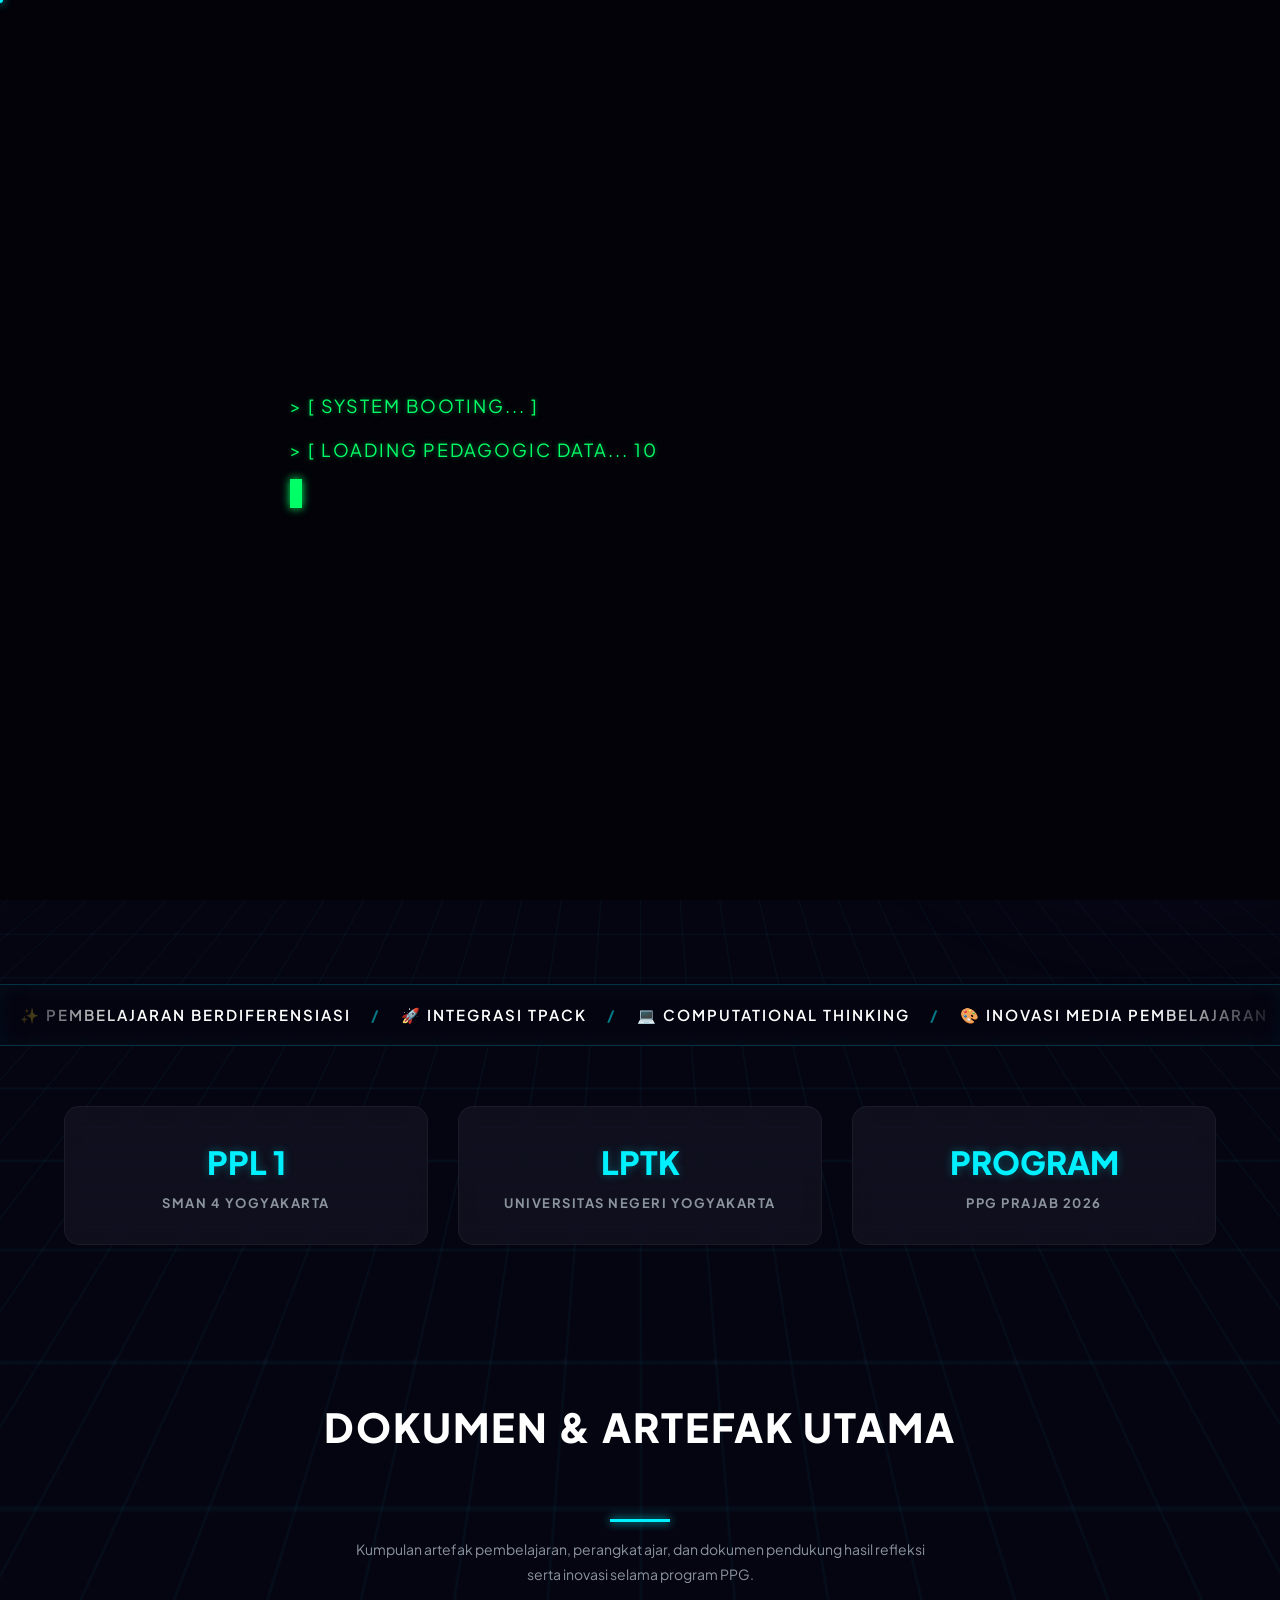
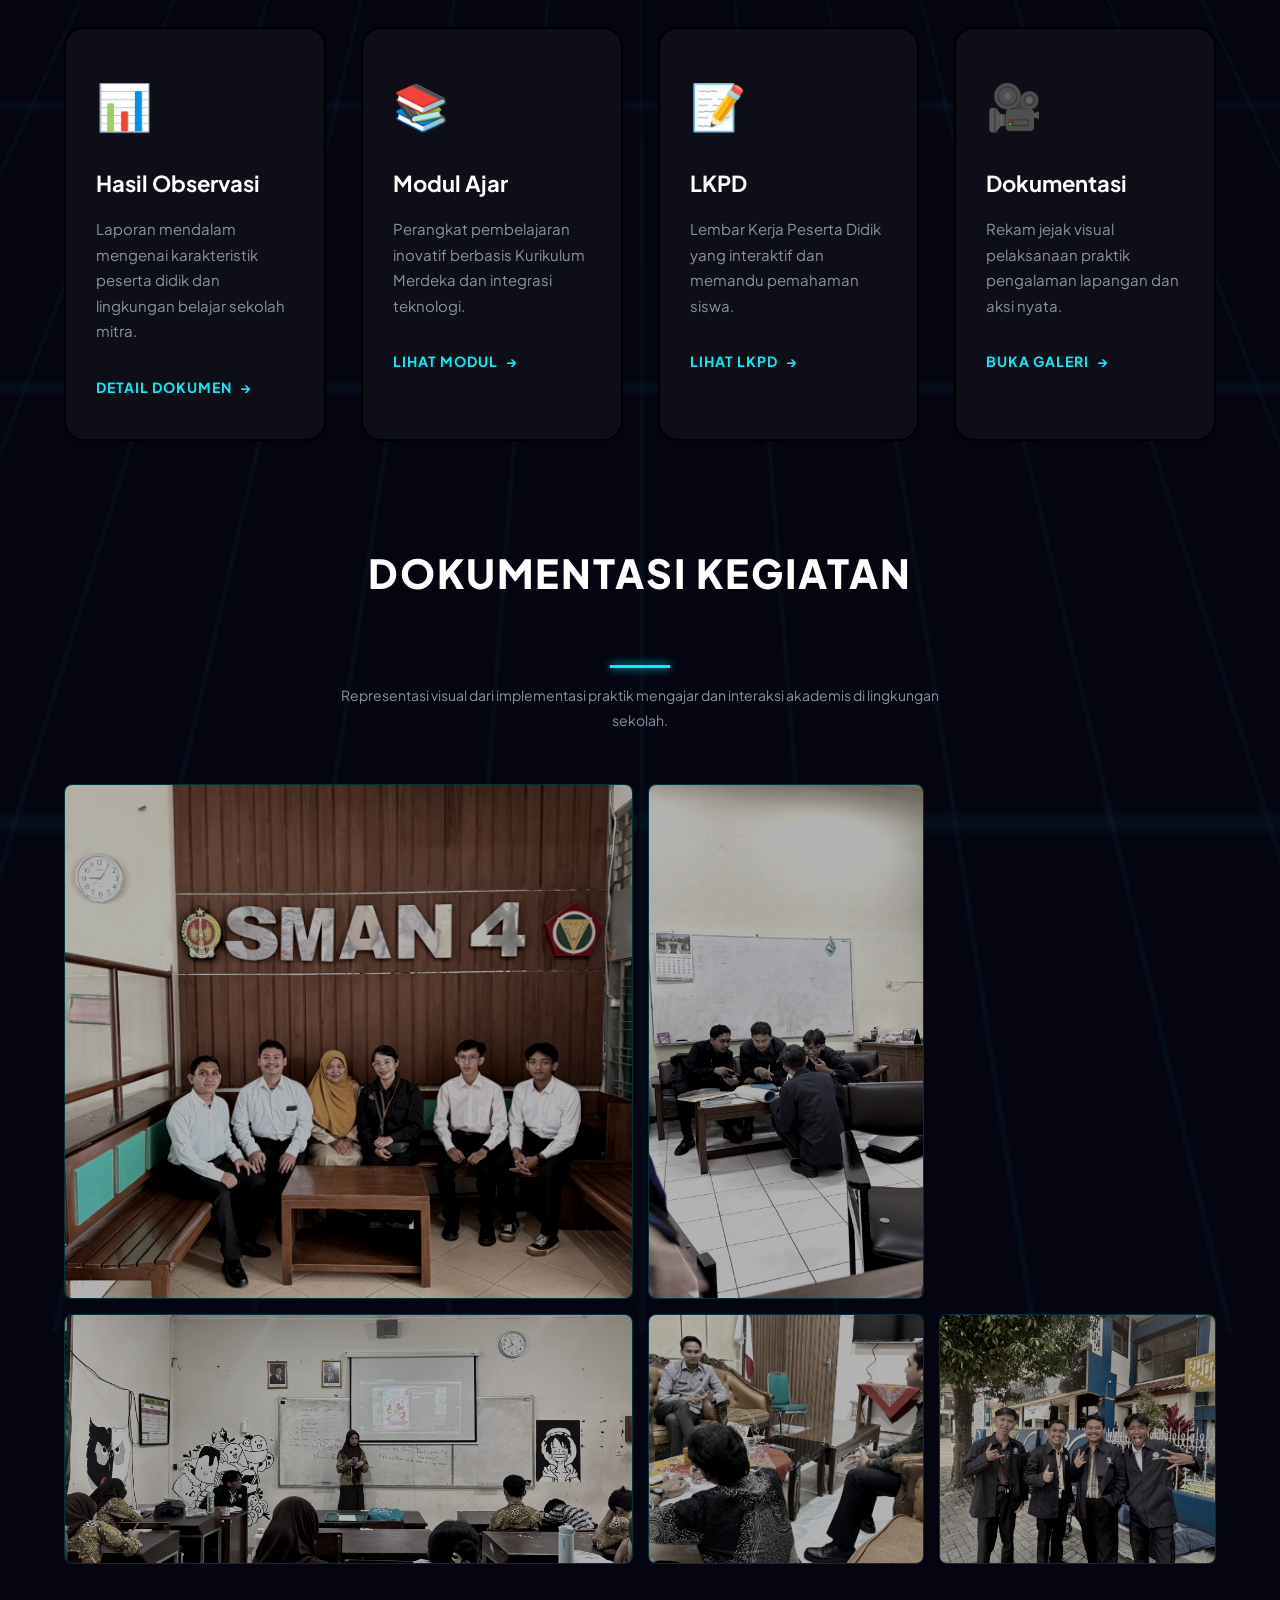
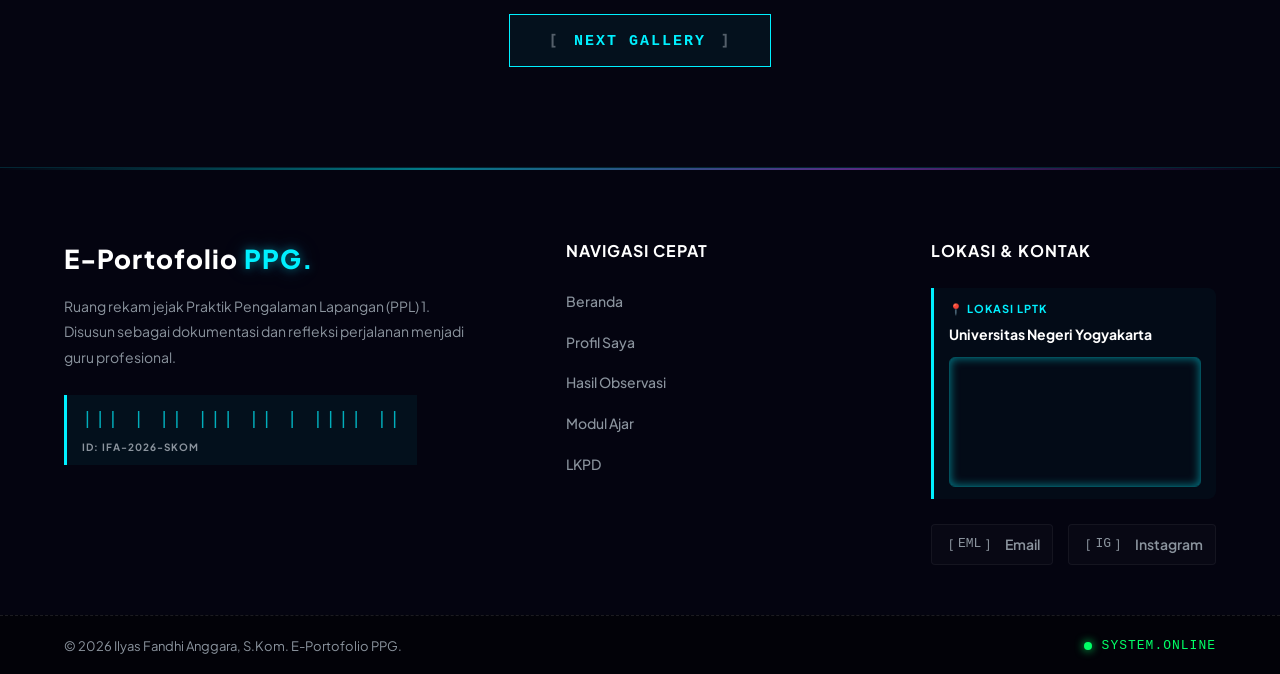
==== index.html @ aa41a263 "update cyber3" ====
<!doctype html>
<html lang="id">
  <head>
    <meta charset="UTF-8" />
    <meta name="viewport" content="width=device-width, initial-scale=1.0" />
    <title>E-Portofolio PPG | Ilyas Fandhi Anggara, S.Kom | Digital Educator Interface</title>
    <link rel="preconnect" href="https://fonts.googleapis.com" />
    <link rel="preconnect" href="https://fonts.gstatic.com" crossorigin />
    <link href="https://fonts.googleapis.com/css2?family=Plus+Jakarta+Sans:wght@300;400;500;600;700;800&display=swap" rel="stylesheet" />
    <link rel="stylesheet" href="Css/style.css" />
    <link rel="shortcut icon" href="Images/logo_uny.png" type="image/x-icon" />
  </head>
  <body>
    <div class="cyber-cursor-dot" id="cursor-dot"></div>
    <div class="cyber-cursor-ring" id="cursor-ring"></div>
    <div id="cyber-preloader">
      <div class="terminal-box">
        <p id="term-1" class="term-text"></p>
        <p id="term-2" class="term-text"></p>
        <p id="term-3" class="term-text neon-text"></p>
        <span class="cursor">_</span>
      </div>
    </div>
    <div class="scanlines"></div>

    <div class="bg-grid-cyber"></div>
    <div class="bg-gradient-wrapper">
      <div class="orb orb-1"></div>
      <div class="orb orb-2"></div>
    </div>

    <canvas id="neural-data-particle"></canvas>

    <header>
      <div class="container header-container">
        <div class="logo-wrapper">
          <h2 class="logo">E-Portofolio<span class="neon-text flicker"> PPG.</span></h2>
          <span class="cyber-badge">JEJAK PPL</span>
        </div>

        <nav>
          <div class="menu-toggle" id="mobile-menu"><span class="bar"></span><span class="bar"></span><span class="bar"></span></div>
          <ul class="nav-links" id="nav-links">
            <li><a href="index.html">Beranda</a></li>
            <li><a href="profil.html">Profil</a></li>

            <li class="dropdown">
              <a href="#dokumen" class="dropbtn">Artefak PPL 1 <span class="arrow">&#9662;</span></a>
              <ul class="dropdown-content">
                <li><a href="observasi.html">Hasil Observasi</a></li>
                <li><a href="modul.html">Modul Ajar</a></li>
                <li><a href="lkpd.html">LKPD</a></li>
                <li><a href="dokumentasi.html">Dokumentasi</a></li>
              </ul>
            </li>

            <li><a href="refleksi.html">Refleksi</a></li>
            <li><a href="modelguru.html">Model Guru</a></li>
          </ul>
        </nav>
      </div>
    </header>

    <section id="beranda" class="hero">
      <div class="container hero-content">
        <div class="hero-text reveal">
          <span class="badge pulse-badge">🚀 E-Portofolio PPG PRAJABATAN 2026</span>
          <h1>Membentuk Masa Depan <br />Lewat <span class="neon-text flicker outline-text">Pendidikan.</span></h1>
          <p>Saya <strong>Ilyas Fandhi Anggara, S.Kom</strong>, calon guru profesional yang berdedikasi dalam menciptakan pembelajaran inovatif dan bermakna.</p>
          <div class="hero-btns">
            <a href="profil.html" class="btn btn-primary">Eksplorasi Profil</a>
            <a href="modelguru.html" class="btn btn-outline">Lihat Artefak</a>
          </div>
        </div>

        <div class="hero-image levitate-anim reveal">
          <div class="portrait-photo-wrapper">
            <div class="hero-extreme-photo-bg-text-stack">
              <span class="flicker outline-text">informatika</span>
              <span class="flicker outline-text" style="animation-delay: 0.1s">informatika</span>
              <span class="flicker outline-text" style="animation-delay: 0.2s">informatika</span>
            </div>

            <div class="photo-glow-aura spinning-aura-master"></div>

            <img src="Images/fototampan3.png" alt="Foto Ilyas Fandhi Anggara, S.Kom, Cyber-Guru" class="main-portrait-photo" />
          </div>
        </div>
      </div>
    </section>

    <div class="cyber-marquee-section">
      <div class="scrolling-banner">
        <div class="scrolling-text">
          <span>✨ Pembelajaran Berdiferensiasi</span>
          <span class="separator">/</span>
          <span>🚀 Integrasi TPACK</span>
          <span class="separator">/</span>
          <span>💻 Computational Thinking</span>
          <span class="separator">/</span>
          <span>🎨 Inovasi Media Pembelajaran</span>
          <span class="separator">/</span>
          <span>🌐 Literasi Digital</span>
          <span class="separator">/</span>

          <span>✨ Pembelajaran Berdiferensiasi</span>
          <span class="separator">/</span>
          <span>🚀 Integrasi TPACK</span>
          <span class="separator">/</span>
          <span>💻 Computational Thinking</span>
          <span class="separator">/</span>
          <span>🎨 Inovasi Media Pembelajaran</span>
          <span class="separator">/</span>
          <span>🌐 Literasi Digital</span>
          <span class="separator">/</span>
        </div>
      </div>
    </div>

    <section class="stats-grid container">
      <div class="stat-card stat-hover reveal">
        <div class="data-streams"></div>
        <h4>PPL 1</h4>
        <p>SMAN 4 Yogyakarta</p>
      </div>
      <div class="stat-card stat-hover reveal">
        <div class="data-streams"></div>
        <h4>LPTK</h4>
        <p>Universitas Negeri Yogyakarta</p>
      </div>
      <div class="stat-card stat-hover reveal">
        <div class="data-streams"></div>
        <h4>PROGRAM</h4>
        <p>PPG Prajab 2026</p>
      </div>
    </section>

    <section id="dokumen" class="dokumen-section">
      <div class="container">
        <div class="section-header text-center" style="margin-bottom: 40px; text-align: center">
          <h2 class="section-title glitch-text" data-text="DOKUMEN & ARTEFAK UTAMA" style="font-size: 2.5rem; text-transform: uppercase; letter-spacing: 2px">DOKUMEN & ARTEFAK UTAMA</h2>

          <div style="width: 60px; height: 3px; background: var(--primary); margin: 15px auto; box-shadow: 0 0 10px var(--primary)"></div>

          <p class="cyber-desc" style="max-width: 600px; margin: 0 auto">Kumpulan artefak pembelajaran, perangkat ajar, dan dokumen pendukung hasil refleksi serta inovasi selama program PPG.</p>
        </div>
        <div class="card-grid">
          <div class="neon-card reveal">
            <div class="card-content">
              <div class="holographic-projection"></div>
              <div class="card-icon floating-icon">📊</div>
              <h3>Hasil Observasi</h3>
              <p>Laporan mendalam mengenai karakteristik peserta didik dan lingkungan belajar sekolah mitra.</p>
              <a href="observasi.html" class="card-link">Detail Dokumen</a>
            </div>
          </div>

          <div class="neon-card reveal">
            <div class="card-content">
              <div class="holographic-projection"></div>
              <div class="card-icon floating-icon" style="animation-delay: 0.2s">📚</div>
              <h3>Modul Ajar</h3>
              <p>Perangkat pembelajaran inovatif berbasis Kurikulum Merdeka dan integrasi teknologi.</p>
              <a href="modul.html" class="card-link">Lihat Modul</a>
            </div>
          </div>

          <div class="neon-card reveal">
            <div class="card-content">
              <div class="holographic-projection"></div>
              <div class="card-icon floating-icon" style="animation-delay: 0.4s">📝</div>
              <h3>LKPD</h3>
              <p>Lembar Kerja Peserta Didik yang interaktif dan memandu pemahaman siswa.</p>
              <a href="lkpd.html" class="card-link">Lihat LKPD</a>
            </div>
          </div>

          <div class="neon-card reveal">
            <div class="card-content">
              <div class="holographic-projection"></div>
              <div class="card-icon floating-icon" style="animation-delay: 0.6s">🎥</div>
              <h3>Dokumentasi</h3>
              <p>Rekam jejak visual pelaksanaan praktik pengalaman lapangan dan aksi nyata.</p>
              <a href="dokumentasi.html" class="card-link">Buka Galeri</a>
            </div>
          </div>
        </div>
      </div>
    </section>

    <section id="dokumentasi" class="section">
      <div class="container reveal">
        <div class="section-header text-center" style="margin-bottom: 40px; text-align: center">
          <h2 class="section-title glitch-text" data-text="DOKUMENTASI KEGIATAN" style="font-size: 2.5rem; text-transform: uppercase; letter-spacing: 2px">DOKUMENTASI KEGIATAN</h2>

          <div style="width: 60px; height: 3px; background: var(--primary); margin: 15px auto; box-shadow: 0 0 10px var(--primary)"></div>

          <p class="cyber-desc" style="max-width: 600px; margin: 0 auto">Representasi visual dari implementasi praktik mengajar dan interaksi akademis di lingkungan sekolah.</p>
        </div>

        <div class="cyber-gallery">
          <div class="gallery-item item-large">
            <img src="Images/foto_bersama.jpeg" alt="Dokumentasi 1" />
            <div class="gallery-overlay">
              <div class="overlay-content">
                <h4><span class="btn-bracket">[</span> SYS.01 <span class="btn-bracket">]</span> IMPLEMENTASI TPACK</h4>
                <p>Penerapan media interaktif berbasis web pada materi Algoritma dan Pemrograman di kelas X.</p>
              </div>
            </div>
          </div>

          <div class="gallery-item item-tall">
            <img src="Images/bimbingan_dpl.jpeg" alt="Dokumentasi 2" />
            <div class="gallery-overlay">
              <div class="overlay-content">
                <h4><span class="btn-bracket">[</span> SYS.02 <span class="btn-bracket">]</span> OBSERVASI</h4>
                <p>Analisis karakteristik peserta didik.</p>
              </div>
            </div>
          </div>

          <div class="gallery-item item-wide">
            <img src="Images/praktik1.jpeg" alt="Dokumentasi 3" />
            <div class="gallery-overlay">
              <div class="overlay-content">
                <h4><span class="btn-bracket">[</span> SYS.03 <span class="btn-bracket">]</span> LITERASI DIGITAL</h4>
                <p>Bimbingan penggunaan platform e-learning sekolah.</p>
              </div>
            </div>
          </div>

          <div class="gallery-item item-box">
            <img src="Images/Observasi-lingkungan.jpeg" alt="Dokumentasi 4" />
            <div class="gallery-overlay">
              <div class="overlay-content">
                <h4><span class="btn-bracket">[</span> SYS.04 <span class="btn-bracket">]</span> DISKUSI</h4>
                <p>Mentoring bersama guru pamong.</p>
              </div>
            </div>
          </div>

          <div class="gallery-item item-box">
            <img src="Images/evaluasi.jpeg" alt="Dokumentasi 5" />
            <div class="gallery-overlay">
              <div class="overlay-content">
                <h4><span class="btn-bracket">[</span> SYS.05 <span class="btn-bracket">]</span> EVALUASI</h4>
                <p>Asesmen berbasis Computational Thinking.</p>
              </div>
            </div>
          </div>
        </div>
        <div class="view-more-action" style="text-align: center; margin-top: 50px">
          <a href="dokumentasi.html" class="cyber-btn-outline"> <span class="btn-bracket">[</span> NEXT GALLERY <span class="btn-bracket">]</span></a>
        </div>
      </div>
    </section>

    <footer class="cyber-footer">
      <div class="footer-glow-line"></div>

      <div class="container footer-content reveal">
        <div class="footer-brand">
          <h2 class="logo">E-Portofolio<span class="neon-text flicker"> PPG.</span></h2>
          <p class="cyber-desc">Ruang rekam jejak Praktik Pengalaman Lapangan (PPL) 1. Disusun sebagai dokumentasi dan refleksi perjalanan menjadi guru profesional.</p>
          <div class="hologram-barcode">
            <span>||| | || ||| || | |||| ||</span>
            <p>ID: IFA-2026-SKOM</p>
          </div>
        </div>

        <div class="footer-links">
          <h4>NAVIGASI CEPAT</h4>
          <ul>
            <li><a href="index.html" class="glitch-hover">Beranda</a></li>
            <li><a href="profil.html" class="glitch-hover">Profil Saya</a></li>
            <li><a href="observasi.html" class="glitch-hover">Hasil Observasi</a></li>
            <li><a href="modul.html" class="glitch-hover">Modul Ajar</a></li>
            <li><a href="lkpd.html" class="glitch-hover">LKPD</a></li>
          </ul>
        </div>

        <div class="footer-social">
          <h4>LOKASI & KONTAK</h4>

          <div class="cyber-location">
            <span>📍 LOKASI LPTK</span>
            <strong>Universitas Negeri Yogyakarta</strong>

            <div class="map-wrapper">
              <iframe
                src="https://maps.google.com/maps?q=Universitas+Negeri+Yogyakarta&t=&z=15&ie=UTF8&iwloc=&output=embed"
                width="100%"
                height="130"
                style="border: 0"
                allowfullscreen=""
                loading="lazy"
                referrerpolicy="no-referrer-when-downgrade"
              >
              </iframe>
            </div>
          </div>

          <div class="social-grid">
            <a href="mailto:ilyasfandhianggara@gmail.com" class="social-btn"><span class="btn-bracket">[</span> EML <span class="btn-bracket">]</span><span class="btn-label">Email</span></a>
            <a href="https://www.instagram.com/fandhidk17/" target="_blank" class="social-btn"><span class="btn-bracket">[</span> IG <span class="btn-bracket">]</span><span class="btn-label">Instagram</span></a>
          </div>
        </div>
      </div>

      <div class="footer-bottom">
        <div class="container bottom-flex">
          <p>&copy; 2026 Ilyas Fandhi Anggara, S.Kom. E-Portofolio PPG.</p>
          <div class="system-status"><span class="status-dot pulse-dot"></span> SYSTEM.ONLINE</div>
        </div>
      </div>
    </footer>

    <script>
      // Hamburger Menu Mobile
      const mobileMenu = document.getElementById("mobile-menu");
      const navLinks = document.getElementById("nav-links");
      mobileMenu.addEventListener("click", () => {
        navLinks.classList.toggle("active");
      });

      // Scroll Reveal Animasi (WOW! Effect)
      function reveal() {
        var reveals = document.querySelectorAll(".reveal");
        for (var i = 0; i < reveals.length; i++) {
          var windowHeight = window.innerHeight;
          var elementTop = reveals[i].getBoundingClientRect().top;
          var elementVisible = 100; // Mulai animasi ketika 100px elemen terlihat
          if (elementTop < windowHeight - elementVisible) {
            reveals[i].classList.add("active");
          }
        }
      }
      window.addEventListener("scroll", reveal);
      reveal(); // Jalankan sekali saat halaman pertama load

      // ==========================================
      // TERMINAL BOOT-UP SEQUENCE (PRELOADER)
      // ==========================================
      window.addEventListener("load", () => {
        // Kunci scroll web agar user tidak bisa scroll saat loading
        document.body.classList.add("no-scroll");

        const term1 = document.getElementById("term-1");
        const term2 = document.getElementById("term-2");
        const term3 = document.getElementById("term-3");
        const preloader = document.getElementById("cyber-preloader");

        // Teks yang akan diketik
        const text1 = "> [ SYSTEM BOOTING... ]";
        const text2 = "> [ LOADING PEDAGOGIC DATA... 100% ]";
        const text3 = "> [ WELCOME, E-PORTOFOLIO PRINCE FANDHI. ]";

        // Fungsi pengetik otomatis
        function typeText(element, text, speed, callback) {
          element.style.display = "block";
          let i = 0;
          let timer = setInterval(() => {
            if (i < text.length) {
              element.innerHTML += text.charAt(i);
              i++;
            } else {
              clearInterval(timer);
              if (callback) setTimeout(callback, 300); // Jeda sejenak sebelum teks berikutnya
            }
          }, speed);
        }

        // Jalankan urutan animasi pengetikan
        setTimeout(() => {
          typeText(term1, text1, 50, () => {
            // Ketik baris 1
            typeText(term2, text2, 30, () => {
              // Ketik baris 2 (lebih cepat)
              typeText(term3, text3, 60, () => {
                // Ketik baris 3

                // Setelah selesai, tunggu 1 detik lalu lakukan efek BOOM
                setTimeout(() => {
                  // Kilatan cahaya Cyan (BOOM)
                  preloader.style.background = "var(--primary)";

                  setTimeout(() => {
                    // Sembunyikan preloader dan buka kunci scroll
                    preloader.classList.add("preloader-hidden");
                    document.body.classList.remove("no-scroll");
                  }, 150); // Kecepatan kilatan cahaya
                }, 1000);
              });
            });
          });
        }, 500); // Delay awal sebelum mulai mengetik
      });

      // ==========================================
      // CYBER CURSOR & RADAR LOGIC
      // ==========================================
      const cursorDot = document.getElementById("cursor-dot");
      const cursorRing = document.getElementById("cursor-ring");

      // Deteksi jika perangkat ini adalah Desktop (bukan HP)
      const isDesktop = window.matchMedia("(min-width: 768px)").matches;

      if (isDesktop) {
        // 1. Menggerakkan Kursor mengikuti Mouse
        window.addEventListener("mousemove", (e) => {
          // Titik inti bergerak instan
          cursorDot.style.left = `${e.clientX}px`;
          cursorDot.style.top = `${e.clientY}px`;

          // Cincin radar mengikuti dengan efek "mengekor" yang sangat mulus
          cursorRing.animate(
            {
              left: `${e.clientX}px`,
              top: `${e.clientY}px`,
            },
            { duration: 150, fill: "forwards" },
          );
        });

        // 2. Efek Interaktif saat menyentuh link/tombol
        // Cari semua elemen yang bisa diklik
        const interactables = document.querySelectorAll("a, button, .social-btn, .nav-links li");

        interactables.forEach((el) => {
          el.addEventListener("mouseenter", () => {
            document.body.classList.add("cursor-hover-active");
          });
          el.addEventListener("mouseleave", () => {
            document.body.classList.remove("cursor-hover-active");
          });
        });
      }
      // =============================================
      // NEURAL DATA STREAM PARTICLE (DIGITAL RAIN)
      // =============================================
      (function () {
        const canvas = document.getElementById("neural-data-particle");
        if (!canvas) return; // Berhenti jika canvas tidak ada (fallback)
        const ctx = canvas.getContext("2d");

        let width, height;
        let particles = [];

        // Karakter acak ala Matrix / Data Stream
        const chars = "アイウエオカキクケコサシスセソタチツテトナニヌネノハヒフヘホマミムメモヤユヨラリルレロワヲン0123456789ABCDEF<>/{}[]|?*#@%&";

        // Konfigurasi partikel
        const PARTICLE_COUNT = 80; // Jumlah titik/partikel
        const FONT_SIZE = 14;
        const SPEED_MIN = 0.4;
        const SPEED_MAX = 1.2;

        function resizeCanvas() {
          width = window.innerWidth;
          height = window.innerHeight;
          canvas.width = width;
          canvas.height = height;
          initParticles(); // Regenerasi partikel saat resize
        }

        class Particle {
          constructor() {
            this.reset(true);
          }

          // Reset posisi & properti (digunakan saat inisialisasi dan saat partikel keluar layar)
          reset(initial = false) {
            this.x = Math.random() * width;
            // Jika partikel baru (inisialisasi), sebarkan secara vertikal agar tidak numpuk di atas
            this.y = initial ? Math.random() * height : -10;
            this.char = chars[Math.floor(Math.random() * chars.length)];
            this.speed = Math.random() * (SPEED_MAX - SPEED_MIN) + SPEED_MIN;
            this.fontSize = Math.random() * 14 + 10; // Variasi ukuran
            this.opacity = Math.random() * 0.5 + 0.3;
            // Warna kebiruan/ungu acak
            const hue = Math.random() > 0.5 ? 185 : 270; // Cyan atau Ungu
            this.color = `hsla(${hue}, 90%, 70%, ${this.opacity})`;
          }

          update() {
            this.y += this.speed;
            // Reset jika melewati layar
            if (this.y > height + 20) {
              this.reset();
            }
          }

          draw() {
            ctx.font = `${this.fontSize}px "Courier New", monospace`;
            ctx.fillStyle = this.color;
            ctx.fillText(this.char, this.x, this.y);
          }
        }

        function initParticles() {
          particles = [];
          for (let i = 0; i < PARTICLE_COUNT; i++) {
            particles.push(new Particle());
          }
        }

        function animateParticles() {
          ctx.clearRect(0, 0, width, height);

          for (let p of particles) {
            p.update();
            p.draw();
          }

          requestAnimationFrame(animateParticles);
        }

        // Event Listener
        window.addEventListener("resize", resizeCanvas);

        // Inisialisasi Awal & Mulai Animasi
        resizeCanvas();
        animateParticles();
      })();
    </script>
  </body>
</html>
---- Css/style.css ----
/* =========================================
   CUSTOM CYBER SCROLLBAR
   ========================================= */
::-webkit-scrollbar {
  width: 8px;
}
::-webkit-scrollbar-track {
  background: #050511; /* Warna background gelap web-mu */
  border-left: 1px solid rgba(0, 240, 255, 0.1);
}
::-webkit-scrollbar-thumb {
  background: var(--primary); /* Warna Cyan Neon */
  border-radius: 10px;
  box-shadow: inset 0 0 6px rgba(0, 0, 0, 0.3);
}
::-webkit-scrollbar-thumb:hover {
  background: var(--accent-purple); /* Berubah ungu saat digeser */
}

/* =========================================
   VARIABEL & RESET DASAR (ULTRA-CYBERPUNK)
   ========================================= */
:root {
  --bg-dark: #050511; /* Deep Navy Black */
  --card-bg: rgba(20, 20, 35, 0.7); /* Kaca Transparan */
  --primary: #00f0ff; /* Cyan Neon Inten */
  --accent: #ff003c; /* Cyberpunk Red/Magenta Inten */
  --accent-purple: #a855f7; /* Ungu Neon Inten */
  --text-main: #f1f5f9;
  --text-muted: #8b949e;
  --white: #ffffff;
  --transition: all 0.4s cubic-bezier(0.175, 0.885, 0.32, 1.275); /* Bouncy transition */
  --transition-smooth: all 0.8s cubic-bezier(0.5, 0, 0, 1); /* Ultra-smooth transition */
  --font-main: "Plus Jakarta Sans", sans-serif;
}

* {
  margin: 0;
  padding: 0;
  box-sizing: border-box;
  font-family: var(--font-main);
}
html {
  scroll-behavior: smooth;
}
body {
  background-color: var(--bg-dark);
  color: var(--text-main);
  overflow-x: hidden;
  line-height: 1.6;
}

/* Canvas Partikel Neural, diletakkan di belakang semua konten */
#neural-data-particle {
  position: fixed;
  top: 0;
  left: 0;
  width: 100vw;
  height: 100vh;
  z-index: -3; /* Di belakang grid, orbs, dan konten */
  pointer-events: none;
  opacity: 0.4;
}

/* =========================================
   TERMINAL BOOT-UP PRELOADER
   ========================================= */
#cyber-preloader {
  position: fixed;
  top: 0;
  left: 0;
  width: 100vw;
  height: 100vh;
  background: #020208; /* Hitam pekat */
  z-index: 99999; /* Paling depan menutupi segalanya */
  display: flex;
  align-items: center;
  justify-content: center;
  color: #00ff66; /* Hijau terminal / Hacker */
  font-family: monospace;
  font-size: 18px;
  letter-spacing: 2px;
  transition:
    opacity 0.5s ease,
    filter 0.5s ease,
    transform 0.5s ease;
}

.terminal-box {
  width: 90%;
  max-width: 700px;
}

.term-text {
  margin-bottom: 15px;
  display: none; /* Sembunyikan dulu sebelum diketik JS */
  text-shadow: 0 0 5px rgba(0, 255, 102, 0.5);
}

#term-3 {
  color: var(--primary); /* Teks terakhir warna Cyan Neon */
  font-weight: 700;
}

/* Animasi Kursor Berkedip */
.cursor {
  display: inline-block;
  width: 12px;
  background: #00ff66;
  color: #00ff66;
  animation: blinkCursor 0.8s infinite;
  box-shadow: 0 0 10px #00ff66;
}

@keyframes blinkCursor {
  0%,
  100% {
    opacity: 1;
  }
  50% {
    opacity: 0;
  }
}

/* Class untuk mengunci scroll saat loading */
body.no-scroll {
  overflow: hidden;
}

/* Class untuk efek BOOM dan menghilang */
.preloader-hidden {
  opacity: 0;
  pointer-events: none; /* Supaya tidak bisa diklik lagi */
  transform: scale(1.1); /* Sedikit membesar saat hilang */
  filter: blur(10px);
}

/* =========================================
   CUSTOM CYBER CURSOR & RADAR
   ========================================= */
/* Sembunyikan kursor bawaan Windows/Mac di layar besar */
@media (min-width: 768px) {
  body,
  a,
  button,
  input,
  textarea,
  .glitch-hover,
  .social-btn {
    cursor: none !important;
  }
}

/* Titik Inti (Neon Cyan) */
.cyber-cursor-dot {
  position: fixed;
  top: 0;
  left: 0;
  width: 6px;
  height: 6px;
  background-color: var(--primary); /* Cyan Neon */
  border-radius: 50%;
  pointer-events: none; /* PENTING: Agar tidak menghalangi klik mouse */
  z-index: 100000;
  transform: translate(-50%, -50%);
  box-shadow: 0 0 10px var(--primary);
  transition:
    background-color 0.3s,
    box-shadow 0.3s;
}

/* Cincin Radar (Crosshair) */
.cyber-cursor-ring {
  position: fixed;
  top: 0;
  left: 0;
  width: 35px;
  height: 35px;
  border: 1px solid rgba(0, 240, 255, 0.4);
  border-radius: 50%;
  pointer-events: none;
  z-index: 99999;
  transform: translate(-50%, -50%);
  box-shadow: 0 0 15px rgba(0, 240, 255, 0.1);
  /* Efek delay / mengekor yang bikin mulus banget */
  transition:
    width 0.3s,
    height 0.3s,
    border-color 0.3s,
    background-color 0.3s;
}

/* Garis Bidik (Kiri-Kanan & Atas-Bawah) di Cincin Radar */
.cyber-cursor-ring::before,
.cyber-cursor-ring::after {
  content: "";
  position: absolute;
  background: rgba(0, 240, 255, 0.5);
  transition: background 0.3s;
}
/* Garis Horizontal */
.cyber-cursor-ring::before {
  top: 50%;
  left: -6px;
  right: -6px;
  height: 1px;
  transform: translateY(-50%);
}
/* Garis Vertikal */
.cyber-cursor-ring::after {
  left: 50%;
  top: -6px;
  bottom: -6px;
  width: 1px;
  transform: translateX(-50%);
}

/* =========================================
   EFEK SAAT KURSOR MENYENTUH TOMBOL / LINK
   ========================================= */
.cursor-hover-active .cyber-cursor-dot {
  background-color: var(--accent-purple);
  box-shadow: 0 0 10px var(--accent-purple);
}

.cursor-hover-active .cyber-cursor-ring {
  width: 55px;
  height: 55px;
  border-color: var(--accent-purple);
  background-color: rgba(184, 0, 255, 0.05); /* Sedikit nyala ungu di dalam cincin */
  animation: rotateRadar 3s linear infinite; /* Radar berputar */
}

.cursor-hover-active .cyber-cursor-ring::before,
.cursor-hover-active .cyber-cursor-ring::after {
  background: var(--accent-purple);
}

@keyframes rotateRadar {
  0% {
    transform: translate(-50%, -50%) rotate(0deg);
  }
  100% {
    transform: translate(-50%, -50%) rotate(360deg);
  }
}

/* Sembunyikan Kursor Custom di HP/Tablet agar tidak error saat disentuh jari */
@media (max-width: 767px) {
  .cyber-cursor-dot,
  .cyber-cursor-ring {
    display: none !important;
  }
}

.container {
  width: 90%;
  max-width: 1200px;
  margin: auto;
}

/* =========================================
   EFEK WOW: SCANLINES & SCROLL REVEAL AUTO
   ========================================= */
/* Efek monitor lama di seluruh layar (DIPERTJAM) */
.scanlines {
  position: fixed;
  top: 0;
  left: 0;
  width: 100vw;
  height: 100vh;
  background: linear-gradient(rgba(18, 16, 16, 0) 50%, rgba(0, 0, 0, 0.1) 50%);
  background-size: 100% 4px;
  pointer-events: none;
  z-index: 9999;
  opacity: 0.6;
}

/* Animasi Muncul Halus Saat Di-scroll (DIPERHALUS WOW) */
.reveal {
  opacity: 0;
  transform: translateY(60px);
  transition: var(--transition-smooth);
}
.reveal.active {
  opacity: 1;
  transform: translateY(0);
}

/* =========================================
   BACKGROUND ANIMASI BERGERAK TOTAL (WOW! Effect)
   ========================================= */
/* Efek Cyber Grid & Data Streams Berjalan (DIPERBAIKI WOW) */
.bg-grid-cyber {
  position: fixed;
  top: 0;
  left: 0;
  width: 100vw;
  height: 150vh;
  background-image: linear-gradient(rgba(0, 240, 255, 0.05) 1px, transparent 1px), linear-gradient(90deg, rgba(0, 240, 255, 0.05) 1px, transparent 1px), radial-gradient(circle, rgba(168, 85, 247, 0.03) 1px, transparent 1px);
  background-size:
    40px 40px,
    40px 40px,
    80px 80px;
  z-index: -2;
  transform: perspective(500px) rotateX(60deg) translateY(-100px) translateZ(-200px);
  animation: gridMoveCyber 10s linear infinite;
  opacity: 0.8;
}
@keyframes gridMoveCyber {
  0% {
    background-position: 0 0;
  }
  100% {
    background-position: 0 40px;
  }
}

/* Orbs Bercahaya Melayang di Belakang (DIPERBAIKI WOW) */
.bg-gradient-wrapper {
  position: fixed;
  top: 0;
  left: 0;
  width: 100%;
  height: 100%;
  z-index: -1;
  filter: blur(100px);
}
.orb {
  position: absolute;
  border-radius: 50%;
  animation: floatOrb 15s ease-in-out infinite alternate;
}
.orb-1 {
  width: 400px;
  height: 400px;
  background: rgba(0, 240, 255, 0.15);
  top: 10%;
  left: -5%;
}
.orb-2 {
  width: 500px;
  height: 500px;
  background: rgba(168, 85, 247, 0.1);
  bottom: 10%;
  right: -10%;
  animation-delay: -5s;
}
@keyframes floatOrb {
  0% {
    transform: translate(0, 0) scale(1);
  }
  100% {
    transform: translate(150px, 100px) scale(1.2);
  }
}

/* =========================================
   HEADER, NAVBAR, NEON TEXT & DROPDOWN (WOW! DIPERBAIKI)
   ========================================= */
header {
  background: rgba(5, 5, 17, 0.85);
  backdrop-filter: blur(15px);
  border-bottom: 1px solid rgba(0, 240, 255, 0.1);
  position: sticky;
  top: 0;
  z-index: 1000;
}
.header-container {
  display: flex;
  justify-content: space-between;
  align-items: center;
  padding: 20px 0;
}
.logo-wrapper {
  display: flex;
  flex-direction: column;
  align-items: flex-start;
}
.logo {
  font-size: 26px;
  font-weight: 800;
  color: var(--white);
  cursor: pointer;
  letter-spacing: 1px;
}
.cyber-badge {
  font-size: 10px;
  font-weight: 700;
  color: var(--primary);
  letter-spacing: 1.5px;
  margin-top: -3px;
  text-transform: uppercase;
  background: rgba(0, 240, 255, 0.1);
  padding: 3px 8px;
  border-radius: 4px;
  border: 1px solid rgba(0, 240, 255, 0.2);
}

/* Neon Text Global (DIPERTJAM) */
.neon-text {
  color: var(--primary);
  text-shadow:
    0 0 10px rgba(0, 240, 255, 0.4),
    0 0 20px rgba(0, 240, 255, 0.2),
    0 0 30px rgba(168, 85, 247, 0.15);
}

/* Teks Hanya Outline (Untuk Teks Belakang) */
.outline-text {
  -webkit-text-stroke: 1px var(--primary);
  color: transparent;
  text-shadow: none;
}

/* Animasi Kedip Neon (Korslet DIPERBAIKI WOW) */
.flicker {
  animation: flickerAnimWOW 4s infinite alternate;
}
@keyframes flickerAnimWOW {
  0%,
  18%,
  22%,
  25%,
  53%,
  57%,
  100% {
    opacity: 1;
    color: var(--primary);
    text-shadow:
      0 0 10px rgba(0, 240, 255, 0.4),
      0 0 20px rgba(0, 240, 255, 0.2);
  }
  20%,
  24%,
  55% {
    opacity: 0.5;
    color: #1a5663;
    text-shadow: none;
  }
}

.nav-links {
  display: flex;
  gap: 35px;
  list-style: none;
  align-items: center;
}
.nav-links a {
  text-decoration: none;
  color: var(--text-muted);
  font-weight: 600;
  font-size: 15px;
  position: relative;
  transition: color 0.3s ease;
}
.nav-links > li > a::after {
  content: "";
  position: absolute;
  width: 0;
  height: 2px;
  background: var(--primary);
  bottom: -5px;
  left: 0;
  transition: width 0.3s ease;
  box-shadow: 0 0 8px var(--primary);
}
.nav-links a:hover {
  color: var(--white);
}
.nav-links > li > a:hover::after {
  width: 100%;
}

/* CYBER DROPDOWN (WOW! Effekt slide & glow) */
.dropdown {
  position: relative;
  display: inline-block;
}
.dropbtn .arrow {
  font-size: 12px;
  transition: transform 0.3s ease;
  display: inline-block;
}
/* Panah berputar saat di-hover */
.dropdown:hover .arrow {
  transform: rotate(180deg);
  color: var(--primary);
}

.dropdown-content {
  display: none;
  position: absolute;
  top: 120%;
  left: -20px;
  background: rgba(10, 10, 25, 0.95);
  backdrop-filter: blur(15px);
  min-width: 220px;
  border-radius: 12px;
  border: 1px solid rgba(0, 240, 255, 0.2);
  box-shadow:
    0 15px 35px rgba(0, 0, 0, 0.8),
    0 0 20px rgba(0, 240, 255, 0.15);
  padding: 10px 0;
  z-index: 1000;
  list-style: none;
}
/* Muncul Halus & Geser (Slide) */
.dropdown:hover .dropdown-content {
  display: block;
  animation: dropSlideWOW 0.4s cubic-bezier(0.175, 0.885, 0.32, 1.275) forwards;
}
@keyframes dropSlideWOW {
  from {
    opacity: 0;
    transform: translateY(-15px) scale(0.95);
  }
  to {
    opacity: 1;
    transform: translateY(0) scale(1);
  }
}

.dropdown-content li a {
  color: var(--text-muted);
  padding: 12px 25px;
  display: block;
  font-size: 14px;
  transition: all 0.3s ease;
  border-left: 3px solid transparent;
}
.dropdown-content li a::after {
  display: none;
} /* Hilangkan garis bawah default nav */
.dropdown-content li a:hover {
  background: rgba(0, 240, 255, 0.08);
  color: var(--primary);
  padding-left: 30px;
  border-left: 3px solid var(--primary);
}

.menu-toggle {
  display: none;
  flex-direction: column;
  cursor: pointer;
  gap: 5px;
}
.menu-toggle .bar {
  width: 25px;
  height: 3px;
  background-color: var(--white);
}

/* =========================================
   HERO SECTION & FOTO PORTRAIT UTUH + COMPLEX DATA HALO (WOW! Effekt)
   ========================================= */
.hero {
  min-height: 90vh;
  display: flex;
  align-items: center;
  padding: 50px 0;
  position: relative;
}
.hero-content {
  display: grid;
  grid-template-columns: 1.1fr 0.9fr;
  gap: 60px;
  align-items: center;
  position: relative;
  z-index: 10;
}

.hero h1 {
  font-size: 65px;
  font-weight: 800;
  line-height: 1.15;
  margin-bottom: 25px;
  color: var(--white);
}
.hero p {
  font-size: 18px;
  color: var(--text-muted);
  margin-bottom: 45px;
  max-width: 550px;
}

/* Teks "INFORMATIKA" Raksasa Hanya di Belakang Foto (DIPERBAIKI WOW) */
.hero-extreme-photo-bg-text-stack {
  position: absolute;
  /* Posisikan relatif terhadap foto wrapper, bukan hero section */
  left: 50%;
  top: 50%;
  transform: translate(-50%, -50%); /* Rata tengah di belakang foto */
  width: auto;
  max-width: 100%;
  opacity: 0.15; /* Sedikit lebih samar */
  z-index: 0; /* Di depan aura cahaya (1), di belakang foto utama (5) */
  font-size: 60px; /* Ukuran pas di belakang siluet foto portrait */
  font-weight: 800;
  text-transform: uppercase;
  line-height: 1.1;
  display: flex;
  flex-direction: column;
  letter-spacing: -2px; /* Lebih rapat */
  pointer-events: none; /* Jangan bisa diklik */
  align-items: center;
  white-space: nowrap; /* Jangan wrap ke bawah */
}

/* BUTTON ANIMASI SWEEP GLOW (WOW DIPERBAIKI) */
.hero-btns {
  display: flex;
  gap: 20px;
}
.btn {
  padding: 16px 38px;
  border-radius: 8px;
  text-decoration: none;
  font-weight: 700;
  position: relative;
  overflow: hidden;
  z-index: 1;
  transition: 0.3s ease;
  text-transform: uppercase;
  letter-spacing: 1px;
  font-size: 14px;
}
.btn-primary {
  background: var(--primary);
  color: #000;
  box-shadow:
    0 0 15px rgba(0, 240, 255, 0.4),
    0 0 25px rgba(168, 85, 247, 0.1);
  border: 1px solid var(--primary);
}
/* Efek Kilap Menyapu (Sweep WOW DIPERBAIKI) */
.btn-primary::before {
  content: "";
  position: absolute;
  top: 0;
  left: -100%;
  width: 100%;
  height: 100%;
  background: linear-gradient(90deg, transparent, rgba(255, 255, 255, 0.7), transparent);
  transition: left 0.5s ease;
  z-index: -1;
}
.btn-primary:hover {
  transform: translateY(-5px);
  box-shadow: 0 0 35px rgba(0, 240, 255, 0.7);
}
.btn-primary:hover::before {
  left: 100%;
}

.btn-outline {
  border: 1px solid rgba(255, 255, 255, 0.2);
  color: var(--white);
  background: transparent;
  backdrop-filter: blur(5px);
}
.btn-outline:hover {
  border-color: var(--white);
  background: rgba(255, 255, 255, 0.05);
  transform: translateY(-5px);
}

/* FOTO HERO DIPERBAIKI: Portrait Asli Utuh */
.hero-image {
  display: flex;
  justify-content: center;
  width: 100%;
}

.portrait-photo-wrapper {
  position: relative;
  height: auto; /* Biar tinggi menyesuaikan foto */
  width: 100%;
  display: flex;
  justify-content: center;
  align-items: flex-end; /* Taruh di bawah jika tall */
}

/* FOTO ASLI UTUH TANPA KOTAK KAKU */
.main-portrait-photo {
  height: 80vh; /* Set tinggi portrait agar penuh di view */
  width: auto; /* Biar lebar menyesuaikan aslinya */
  object-fit: contain; /* Tampilkan utuh tanpa terpotong */
  position: relative;
  z-index: 5; /* Paling depan */
  /* Neon glow di pinggir siluet foto portrait */
  filter: drop-shadow(0 0 15px rgba(0, 240, 255, 0.4)), drop-shadow(0 0 30px rgba(168, 85, 247, 0.1));
  max-width: none; /* Hapus limit lebar kaku */
}

/* Aura Cahaya Neon di Belakang Siluet Foto + Complex Data Halo (WOW DIPERBAIKI) */
.photo-glow-aura {
  position: absolute;
  width: 100%;
  height: 100%;
  top: 0;
  left: 0;
  background: radial-gradient(circle, rgba(0, 240, 255, 0.2), transparent 70%), radial-gradient(circle at 70% 30%, rgba(168, 85, 247, 0.15), transparent 60%);
  opacity: 0.9;
  z-index: 1; /* Paling belakang di wrapper */
  filter: blur(10px);
}
.spinning-aura-master {
  animation:
    pulseBadgeCyber 4s infinite alternate,
    spinRingCyber 15s linear infinite;
  background-image: radial-gradient(circle, rgba(0, 240, 255, 0.15) 1px, transparent 1px), conic-gradient(from 180deg at 50% 50%, transparent, rgba(0, 240, 255, 0.1), transparent, rgba(168, 85, 247, 0.05), transparent);
  background-size:
    8px 8px,
    100% 100%;
}
@keyframes spinRingCyber {
  100% {
    transform: rotate(360deg);
    background-position: center;
  }
}

/* ANIMASI MELAYANG HERO IMAGE TOTAL (WOW DIPERHALUS) */
.levitate-anim {
  animation: levitateWOW 6s ease-in-out infinite;
}
@keyframes levitateWOW {
  0%,
  100% {
    transform: translateY(0);
  }
  50% {
    transform: translateY(-25px);
  } /* Melayang ke atas 25px */
}

/* =========================================
   STATS SECTION (3D HOVER + DATA OVERLAYS)
   ========================================= */
.stats-grid {
  display: grid;
  grid-template-columns: repeat(3, 1fr);
  gap: 30px;
  margin: 0 auto 100px;
}
.stat-card {
  background: var(--card-bg);
  backdrop-filter: blur(10px);
  padding: 30px;
  border-radius: 15px;
  border: 1px solid rgba(255, 255, 255, 0.05);
  text-align: center;
  transition: var(--transition);
  transform-style: preserve-3d;
  position: relative;
  overflow: hidden;
}
.data-streams {
  position: absolute;
  top: 0;
  left: 0;
  width: 100%;
  height: 100%;
  background-image: linear-gradient(rgba(0, 240, 255, 0.03) 1px, transparent 1px), radial-gradient(circle, rgba(168, 85, 247, 0.03) 1px, transparent 1px);
  background-size: 20px 20px;
  z-index: -1;
  opacity: 0.5;
}
.stat-hover:hover {
  transform: translateY(-10px) scale(1.05);
  border-color: rgba(0, 240, 255, 0.4);
  box-shadow:
    0 15px 30px rgba(0, 240, 255, 0.1),
    0 0 15px rgba(168, 85, 247, 0.1);
}
.stat-card h4 {
  font-size: 32px;
  color: var(--primary);
  margin-bottom: 5px;
  font-weight: 800;
  text-shadow: 0 0 10px rgba(0, 240, 255, 0.3);
}
.stat-card p {
  color: var(--text-muted);
  font-size: 13px;
  font-weight: 700;
  text-transform: uppercase;
  letter-spacing: 1.5px;
}

/* =========================================
   DOKUMEN SECTION (HOLOGRAPHIC SPINNING CARDS - WOW! Effect)
   ========================================= */
.dokumen-section {
  padding: 50px 0 100px 0;
}
.section-title {
  text-align: center;
  font-size: 42px;
  font-weight: 800;
  margin-bottom: 60px;
  color: var(--white);
}
.card-grid {
  display: grid;
  grid-template-columns: repeat(auto-fit, minmax(260px, 1fr));
  gap: 35px;
}

/* Container Kartu untuk Efek Border Berputar */
.neon-card {
  position: relative;
  border-radius: 20px;
  background: #000;
  overflow: hidden;
  padding: 2px;
  transition: var(--transition);
  cursor: pointer;
}
/* Border Gradient yang Berputar (Awal Tersembunyi) WOW DIPERBAIKI */
.neon-card::before {
  content: "";
  position: absolute;
  top: -50%;
  left: -50%;
  width: 200%;
  height: 200%;
  background: conic-gradient(transparent, transparent, transparent, var(--primary));
  animation: spinBorderWOW 3s linear infinite;
  opacity: 0;
  transition: opacity 0.5s ease;
}
.card-content {
  background: var(--card-bg);
  backdrop-filter: blur(20px);
  border-radius: 18px;
  padding: 40px 30px;
  height: 100%;
  position: relative;
  z-index: 10;
  overflow: hidden;
}
.holographic-projection {
  position: absolute;
  top: -100px;
  left: -100px;
  width: 200px;
  height: 200px;
  background: radial-gradient(circle, rgba(0, 240, 255, 0.15), transparent 70%), radial-gradient(circle at 100% 100%, rgba(168, 85, 247, 0.08), transparent 60%);
  z-index: -1;
  opacity: 0;
  transition: opacity 0.5s ease;
}

/* Interaksi Hover Kartu Dokumen (WOW!) */
.neon-card:hover {
  transform: translateY(-15px);
  box-shadow: 0 20px 40px rgba(0, 0, 0, 0.6);
}
/* Munculkan border berputar saat hover */
.neon-card:hover::before {
  opacity: 1;
}
.neon-card:hover .card-content {
  background: rgba(20, 20, 35, 0.9);
}
.neon-card:hover .holographic-projection {
  opacity: 1;
}
@keyframes spinBorderWOW {
  100% {
    transform: rotate(360deg);
  }
}

/* Ikon Bergerak di dalam Kartu */
.floating-icon {
  font-size: 45px;
  margin-bottom: 25px;
  display: inline-block;
  animation: floatIconWOW 3s ease-in-out infinite alternate;
}
@keyframes floatIconWOW {
  0% {
    transform: translateY(0);
  }
  100% {
    transform: translateY(-10px) scale(1.1);
  }
}

.card-content h3 {
  font-size: 22px;
  margin-bottom: 15px;
  color: var(--white);
  font-weight: 700;
}
.card-content p {
  color: var(--text-muted);
  font-size: 15px;
  margin-bottom: 30px;
  line-height: 1.7;
}
.card-link {
  color: var(--primary);
  text-decoration: none;
  font-weight: 700;
  font-size: 14px;
  display: inline-flex;
  align-items: center;
  gap: 8px;
  text-transform: uppercase;
  letter-spacing: 1px;
}
.card-link::after {
  content: "→";
  transition: transform 0.3s ease;
}
/* Panah bergerak saat hover */
.neon-card:hover .card-link::after {
  transform: translateX(8px);
}

/* =========================================
   FOOTER TERMINAL (WOW! CYBERPUNK EDITION)
   ========================================= */
.cyber-footer {
  background: rgba(5, 5, 17, 0.95);
  backdrop-filter: blur(20px);
  position: relative;
  margin-top: 100px;
  border-top: 1px solid rgba(0, 240, 255, 0.15);
  z-index: 10;
  overflow: hidden;
}

/* Garis Cahaya di batas atas footer */
.footer-glow-line {
  position: absolute;
  top: 0;
  left: 0;
  width: 100%;
  height: 2px;
  background: linear-gradient(90deg, transparent, var(--primary), var(--accent-purple), transparent);
  opacity: 0.5;
}

.footer-content {
  display: grid;
  grid-template-columns: 1.5fr 1fr 1fr;
  gap: 90px;
  padding: 70px 0 50px 0;
}

/* Branding Column */
.cyber-desc {
  color: var(--text-muted);
  font-size: 14px;
  margin: 15px 0 25px;
  line-height: 1.8;
  max-width: 400px;
}
.hologram-barcode {
  display: inline-block;
  padding: 10px 15px;
  border-left: 3px solid var(--primary);
  background: rgba(0, 240, 255, 0.05);
  color: var(--primary);
}
.hologram-barcode span {
  font-family: monospace;
  font-size: 18px;
  letter-spacing: 2px;
  opacity: 0.7;
}
.hologram-barcode p {
  font-size: 10px;
  margin-top: 5px;
  font-weight: 700;
  letter-spacing: 1px;
  color: var(--text-muted);
}

/* Headers di Footer */
.footer-links h4,
.footer-social h4 {
  color: var(--white);
  font-size: 16px;
  font-weight: 700;
  margin-bottom: 25px;
  letter-spacing: 1px;
  text-transform: uppercase;
}
.primary-color {
  color: var(--primary);
  margin-right: 5px;
}

/* Links Navigasi */
.footer-links ul {
  list-style: none;
}
.footer-links li {
  margin-bottom: 15px;
}
.footer-links a {
  color: var(--text-muted);
  text-decoration: none;
  font-size: 14px;
  font-weight: 500;
  transition: all 0.3s ease;
  display: inline-block;
  position: relative;
}
.footer-links a:hover {
  color: var(--primary);
  transform: translateX(5px);
}

/* Tombol Sosial Media Terminal Style */
.social-grid {
  display: flex;
  flex-direction: row;
  gap: 15px;
}
.social-btn {
  display: flex;
  align-items: center;
  text-decoration: none;
  color: var(--text-muted);
  font-size: 13px;
  font-family: monospace;
  padding: 8px 12px;
  border-radius: 4px;
  background: rgba(255, 255, 255, 0.02);
  border: 1px solid rgba(255, 255, 255, 0.05);
  transition: all 0.3s ease;
  width: max-content;
}
.btn-bracket {
  color: var(--text-muted);
  margin: 0 5px;
  transition: color 0.3s ease;
}
.btn-label {
  font-family: var(--font-main);
  margin-left: 10px;
  font-weight: 600;
  font-size: 14px;
  transition: color 0.3s ease;
}

.social-btn:hover {
  background: rgba(0, 240, 255, 0.08);
  border-color: rgba(0, 240, 255, 0.3);
  transform: translateX(5px);
  box-shadow: 0 0 15px rgba(0, 240, 255, 0.1);
}
.social-btn:hover .btn-bracket {
  color: var(--primary);
}
.social-btn:hover .btn-label {
  color: var(--white);
}

/* Footer Bottom (Copyright & System Status) */
.footer-bottom {
  background: #020208;
  border-top: 1px dashed rgba(255, 255, 255, 0.1);
  padding: 20px 0;
}
.bottom-flex {
  display: flex;
  justify-content: space-between;
  align-items: center;
  flex-wrap: wrap;
  gap: 15px;
}
.bottom-flex p {
  color: var(--text-muted);
  font-size: 13px;
  margin: 0;
}

.system-status {
  display: flex;
  align-items: center;
  font-family: monospace;
  font-size: 13px;
  color: #00ff66;
  letter-spacing: 1px;
}
.status-dot {
  width: 8px;
  height: 8px;
  background-color: #00ff66;
  border-radius: 50%;
  margin-right: 10px;
  box-shadow: 0 0 10px #00ff66;
}
.pulse-dot {
  animation: pulseGreen 2s infinite;
}

/* =========================================
   CYBER SCROLLING BANNER (NEWS TICKER)
   ========================================= */
.cyber-marquee-section {
  background: rgba(5, 5, 17, 0.95);
  border-top: 1px solid rgba(0, 240, 255, 0.2);
  border-bottom: 1px solid rgba(0, 240, 255, 0.2);
  padding: 18px 0;
  margin: 60px 0; /* Atur jarak atas-bawah banner ini */
  position: relative;
  box-shadow: inset 0 0 20px rgba(0, 240, 255, 0.05);
  z-index: 5;
  overflow: hidden;
}

/* Garis pemudar di kiri dan kanan (Fading Edges) */
.scrolling-banner {
  width: 100%;
  overflow: hidden;
  white-space: nowrap;
  position: relative;
  display: flex;
  /* Trik CSS Mask untuk membuat efek transparan di ujung layar */
  -webkit-mask-image: linear-gradient(90deg, transparent 0%, #000 10%, #000 90%, transparent 100%);
  mask-image: linear-gradient(90deg, transparent 0%, #000 10%, #000 90%, transparent 100%);
}

.scrolling-text {
  display: inline-flex;
  align-items: center;
  /* Animasi durasi 25 detik, atur angka ini untuk percepat/perlambat */
  animation: scrollCyber 25s linear infinite;
}

/* Banner berhenti saat disentuh kursor */
.scrolling-banner:hover .scrolling-text {
  animation-play-state: paused;
}

.scrolling-text span {
  font-size: 15px;
  font-weight: 600;
  letter-spacing: 2px;
  text-transform: uppercase;
  color: var(--white);
  margin: 0 20px;
  transition:
    color 0.3s ease,
    text-shadow 0.3s ease;
}

.scrolling-text span.separator {
  color: var(--primary); /* Warna garis miring cyan */
  opacity: 0.5;
  font-weight: bold;
  margin: 0;
}

/* Efek menyala saat teks di-hover */
.scrolling-text span:not(.separator):hover {
  color: var(--primary);
  text-shadow: 0 0 10px var(--primary);
}

/* Kunci Looping Animasi (Geser tepat 50% dari total panjang konten ganda) */
@keyframes scrollCyber {
  0% {
    transform: translateX(0);
  }
  100% {
    transform: translateX(-50%);
  }
}

/* =========================================
   CYBER LOCATION & TACTICAL MAP
   ========================================= */
.cyber-location {
  background: rgba(0, 240, 255, 0.03);
  border-left: 3px solid var(--primary);
  padding: 12px 15px;
  margin-bottom: 25px;
  font-size: 14px;
  color: var(--white);
  border-radius: 0 8px 8px 0;
  transition: all 0.3s ease;
}
.cyber-location:hover {
  background: rgba(0, 240, 255, 0.08);
  box-shadow: 0 0 20px rgba(0, 240, 255, 0.15);
}
.cyber-location span {
  display: block;
  font-size: 11px;
  color: var(--primary);
  margin-bottom: 5px;
  font-weight: 700;
  letter-spacing: 1px;
}
.cyber-location strong {
  display: block;
  margin-bottom: 12px;
}

/* Cyber Map Wrapper (WOW Effect) */
.map-wrapper {
  position: relative;
  width: 100%;
  height: 130px;
  border-radius: 6px;
  overflow: hidden;
  border: 1px solid rgba(0, 240, 255, 0.3);
  box-shadow: inset 0 0 10px rgba(0, 240, 255, 0.5);
}

/* AJAIB: Ubah Google Maps menjadi Dark Cyber Radar */
.map-wrapper iframe {
  width: 100%;
  height: 100%;
  opacity: 0.8;
  transition: opacity 0.3s ease;
}
.map-wrapper:hover iframe {
  opacity: 1;
}

/* Garis Hologram Scan di atas Peta */
.map-overlay {
  position: absolute;
  top: 0;
  left: 0;
  width: 100%;
  height: 100%;
  background: repeating-linear-gradient(transparent 0px, rgba(0, 240, 255, 0.1) 2px, transparent 4px);
  pointer-events: none; /* Supaya peta di bawahnya tetap bisa digeser/di-zoom pakai mouse */
  z-index: 2;
}

@keyframes pulseGreen {
  0% {
    transform: scale(0.95);
    box-shadow: 0 0 0 0 rgba(0, 255, 102, 0.7);
  }
  70% {
    transform: scale(1);
    box-shadow: 0 0 0 10px rgba(0, 255, 102, 0);
  }
  100% {
    transform: scale(0.95);
    box-shadow: 0 0 0 0 rgba(0, 255, 102, 0);
  }
}

/* Responsive Footer */
@media (max-width: 900px) {
  .footer-content {
    grid-template-columns: 1fr 1fr;
  }
  .footer-brand {
    grid-column: 1 / span 2;
    text-align: center;
  }
  .cyber-desc {
    margin: 15px auto 25px;
  }
}
@media (max-width: 600px) {
  .footer-content {
    grid-template-columns: 1fr;
    text-align: center;
    gap: 40px;
    padding: 50px 0 30px 0;
  }
  .footer-brand {
    grid-column: 1;
  }
  .social-grid {
    align-items: center;
  }
  .bottom-flex {
    flex-direction: column;
    text-align: center;
  }
}

/* =========================================
   MOBILE RESPONSIVE
   ========================================= */
@media (max-width: 1024px) {
  .hero h1 {
    font-size: 50px;
  }
  .hero-content {
    grid-template-columns: 1fr;
    text-align: center;
    gap: 50px;
  }
  .hero p {
    margin: 0 auto 40px;
  }
  .hero-btns {
    justify-content: center;
  }
  /* Responsive Teks Belakang Foto */
  .hero-extreme-photo-bg-text-stack {
    font-size: 40px;
    left: 50%;
  }
  .main-portrait-photo {
    height: 60vh;
  }
}
@media (max-width: 768px) {
  .menu-toggle {
    display: flex;
    z-index: 1001;
  }
  .nav-links {
    position: absolute;
    top: 100%;
    left: -100%;
    flex-direction: column;
    width: 100%;
    background: rgba(5, 5, 17, 0.95);
    backdrop-filter: blur(10px);
    border-bottom: 1px solid rgba(0, 240, 255, 0.2);
    padding: 30px 0;
    transition: 0.4s ease;
  }
  .nav-links.active {
    left: 0;
  }
  /* Responsive Dropdown Mobile */
  .dropdown-content {
    position: static;
    box-shadow: none;
    border: none;
    background: transparent;
    display: none;
    padding-left: 20px;
  }
  .dropdown:hover .dropdown-content {
    display: block;
    animation: none;
  }

  .hero {
    padding: 40px 0;
  }
  .hero h1 {
    font-size: 40px;
  }
  .hero-btns {
    flex-direction: column;
  }
  /* Responsive Teks Belakang Foto Mobile */
  .hero-extreme-photo-bg-text-stack {
    font-size: 30px;
    left: 50%;
    letter-spacing: -1px;
  }
  .main-portrait-photo {
    height: 50vh;
  }
  .stats-grid {
    grid-template-columns: 1fr;
    gap: 20px;
  }
}

/* =========================================
   TOMBOL LIHAT LAINNYA (DOKUMENTASI)
   ========================================= */
.cyber-btn-outline {
  display: inline-block;
  padding: 12px 35px;
  background: rgba(0, 240, 255, 0.05); /* Latar transparan sedikit cyan */
  border: 1px solid var(--primary);
  color: var(--primary);
  font-family: monospace;
  font-size: 15px;
  font-weight: 700;
  text-decoration: none;
  letter-spacing: 2px;
  position: relative;
  transition: all 0.3s ease;
  cursor: none; /* Menggunakan cyber cursor buatan kita */
}

/* Tanda Kurung Siku */
.cyber-btn-outline .btn-bracket {
  opacity: 0.6;
  margin: 0 5px;
  transition: opacity 0.3s ease;
}

/* Efek saat Kursor Menyentuh Tombol */
.cyber-btn-outline:hover {
  background: var(--primary); /* Latar berubah jadi warna Cyan penuh */
  color: #020208; /* Teks berubah jadi gelap/hitam */
  box-shadow: 0 0 20px rgba(0, 240, 255, 0.6);
  transform: translateY(-3px); /* Tombol sedikit naik */
}

.cyber-btn-outline:hover .btn-bracket {
  opacity: 1;
  color: #020208;
}

/* =========================================
   CYBER GALLERY (DOKUMENTASI ABSTRAK)
   ========================================= */
.cyber-gallery {
  display: grid;
  /* Membuat 4 kolom, baris setinggi 250px */
  grid-template-columns: repeat(4, 1fr);
  grid-auto-rows: 250px;
  gap: 15px;
  margin-top: 50px;
}

/* Pengaturan Bentuk Abstrak Grid */
.item-large {
  grid-column: span 2;
  grid-row: span 2;
}
.item-tall {
  grid-column: span 1;
  grid-row: span 2;
}
.item-wide {
  grid-column: span 2;
  grid-row: span 1;
}
.item-box {
  grid-column: span 1;
  grid-row: span 1;
}

.gallery-item {
  position: relative;
  overflow: hidden;
  border-radius: 8px;
  border: 1px solid rgba(0, 240, 255, 0.2);
  background: #020208;
  cursor: none; /* Menyatu dengan efek cyber cursor sebelumnya */
}

/* Garis Neon saat Hover */
.gallery-item::before {
  content: "";
  position: absolute;
  top: 0;
  left: 0;
  width: 100%;
  height: 100%;
  border: 2px solid transparent;
  box-sizing: border-box;
  z-index: 5;
  transition: all 0.4s ease;
  pointer-events: none;
}
.gallery-item:hover::before {
  border-color: var(--primary);
  box-shadow: inset 0 0 20px rgba(0, 240, 255, 0.3);
}

/* Style Foto Dasar dengan Efek Hologram/Redup */
.gallery-item img {
  width: 100%;
  height: 100%;
  object-fit: cover;
  filter: grayscale(60%) contrast(120%) brightness(70%);
  transition:
    transform 0.6s cubic-bezier(0.2, 1, 0.3, 1),
    filter 0.4s ease;
}

/* Saat di-hover: Foto Membesar sedikit dan kembali ke warna asli */
.gallery-item:hover img {
  transform: scale(1.08);
  filter: grayscale(0%) contrast(100%) brightness(100%);
}

/* Panel Overlay / HUD Data */
.gallery-overlay {
  position: absolute;
  bottom: 0;
  left: 0;
  width: 100%;
  height: 100%;
  background: linear-gradient(to top, rgba(5, 5, 17, 0.95) 0%, rgba(5, 5, 17, 0.4) 50%, transparent 100%);
  display: flex;
  flex-direction: column;
  justify-content: flex-end;
  padding: 25px;
  box-sizing: border-box;
  opacity: 0;
  transition: opacity 0.4s ease;
  z-index: 3;
}

.gallery-item:hover .gallery-overlay {
  opacity: 1;
}

/* Konten Teks di dalam Overlay (HUD Info) */
.overlay-content {
  transform: translateY(20px);
  transition: transform 0.4s cubic-bezier(0.2, 1, 0.3, 1);
  border-left: 3px solid var(--primary);
  padding-left: 15px;
}

.gallery-item:hover .overlay-content {
  transform: translateY(0);
}

.overlay-content h4 {
  color: var(--white);
  font-size: 16px;
  margin-bottom: 8px;
  font-weight: 700;
  text-transform: uppercase;
  letter-spacing: 1px;
}

.overlay-content h4 .btn-bracket {
  color: var(--primary);
  margin: 0 3px;
}

.overlay-content p {
  color: var(--text-muted);
  font-size: 13px;
  margin: 0;
  line-height: 1.5;
}

/* Responsif untuk Layar Tablet dan HP */
@media (max-width: 900px) {
  .cyber-gallery {
    grid-template-columns: repeat(2, 1fr);
    grid-auto-rows: 200px;
  }
  .item-large {
    grid-column: span 2;
    grid-row: span 2;
  }
  .item-tall {
    grid-column: span 1;
    grid-row: span 2;
  }
  .item-wide {
    grid-column: span 2;
    grid-row: span 1;
  }
  .item-box {
    grid-column: span 1;
    grid-row: span 1;
  }
}

@media (max-width: 600px) {
  .cyber-gallery {
    display: flex;
    flex-direction: column;
    gap: 20px;
  }
  .gallery-item {
    height: 250px;
    width: 100%;
  }
}
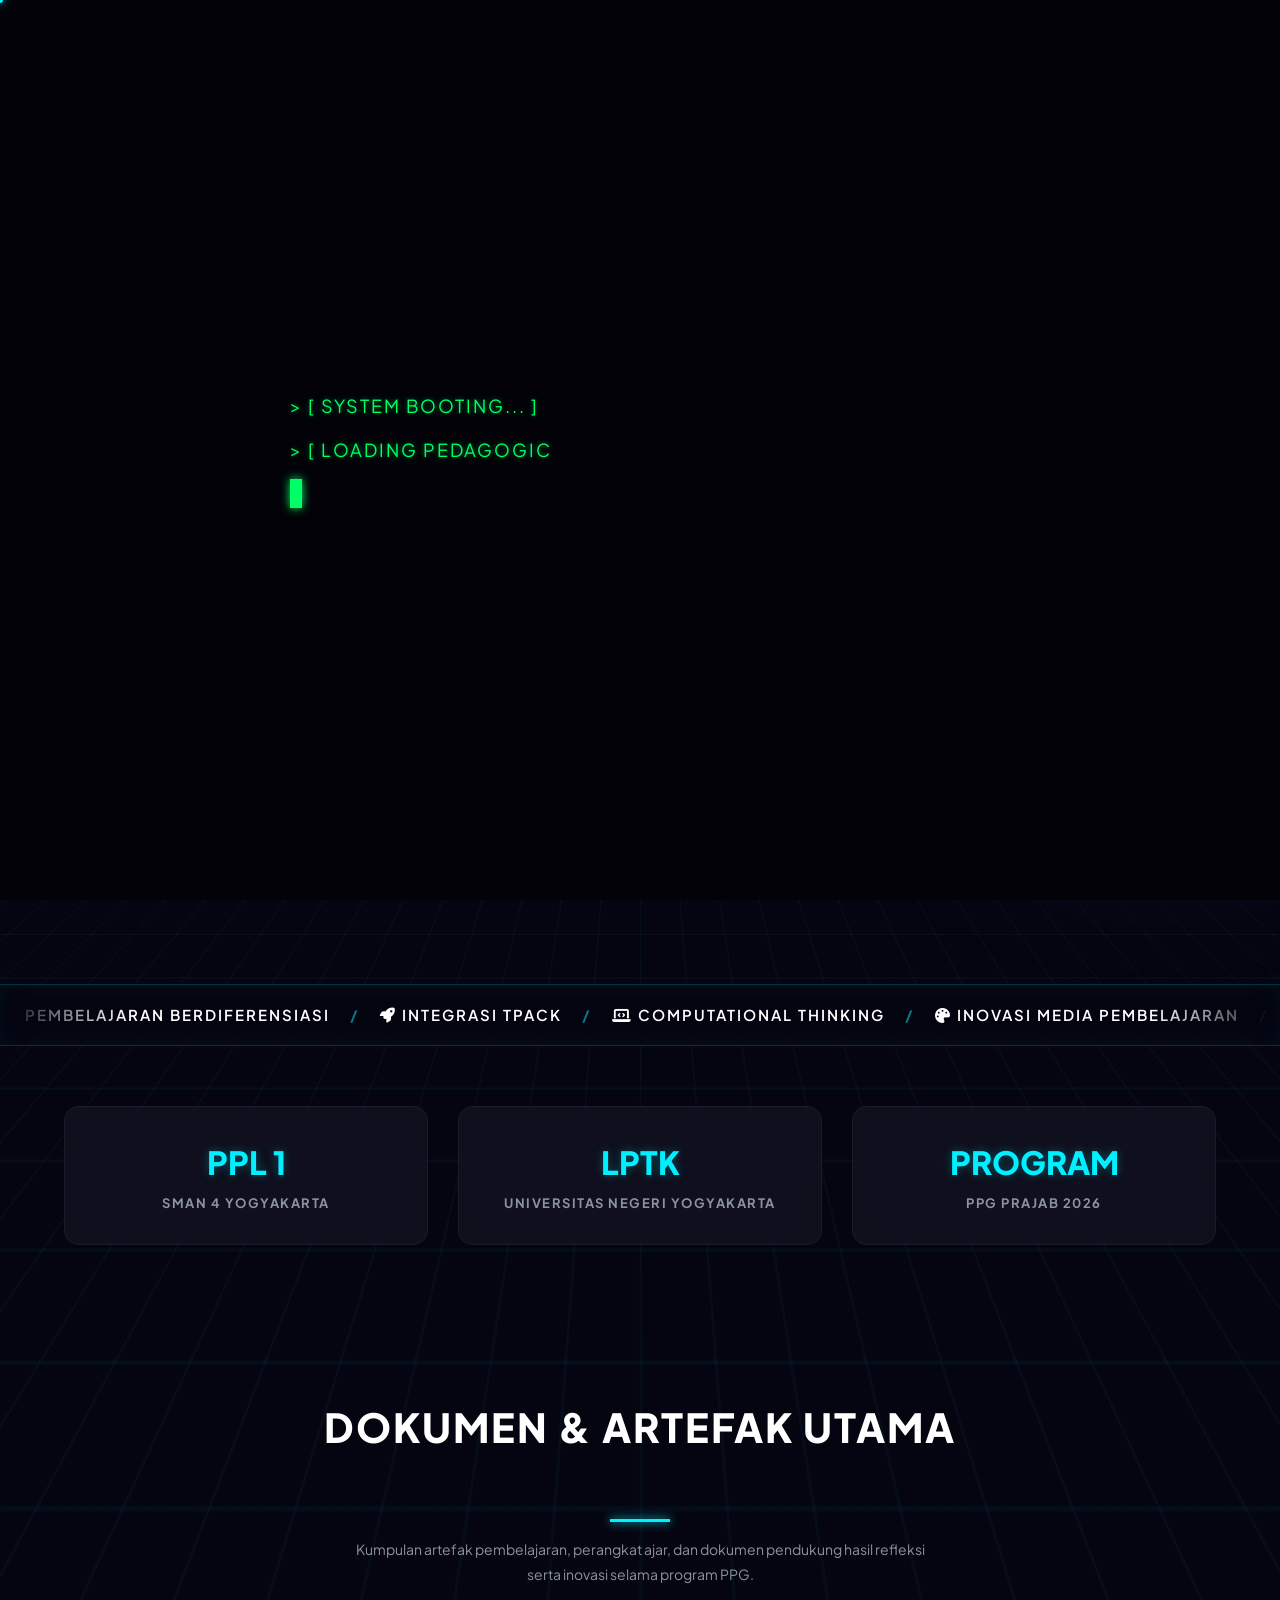
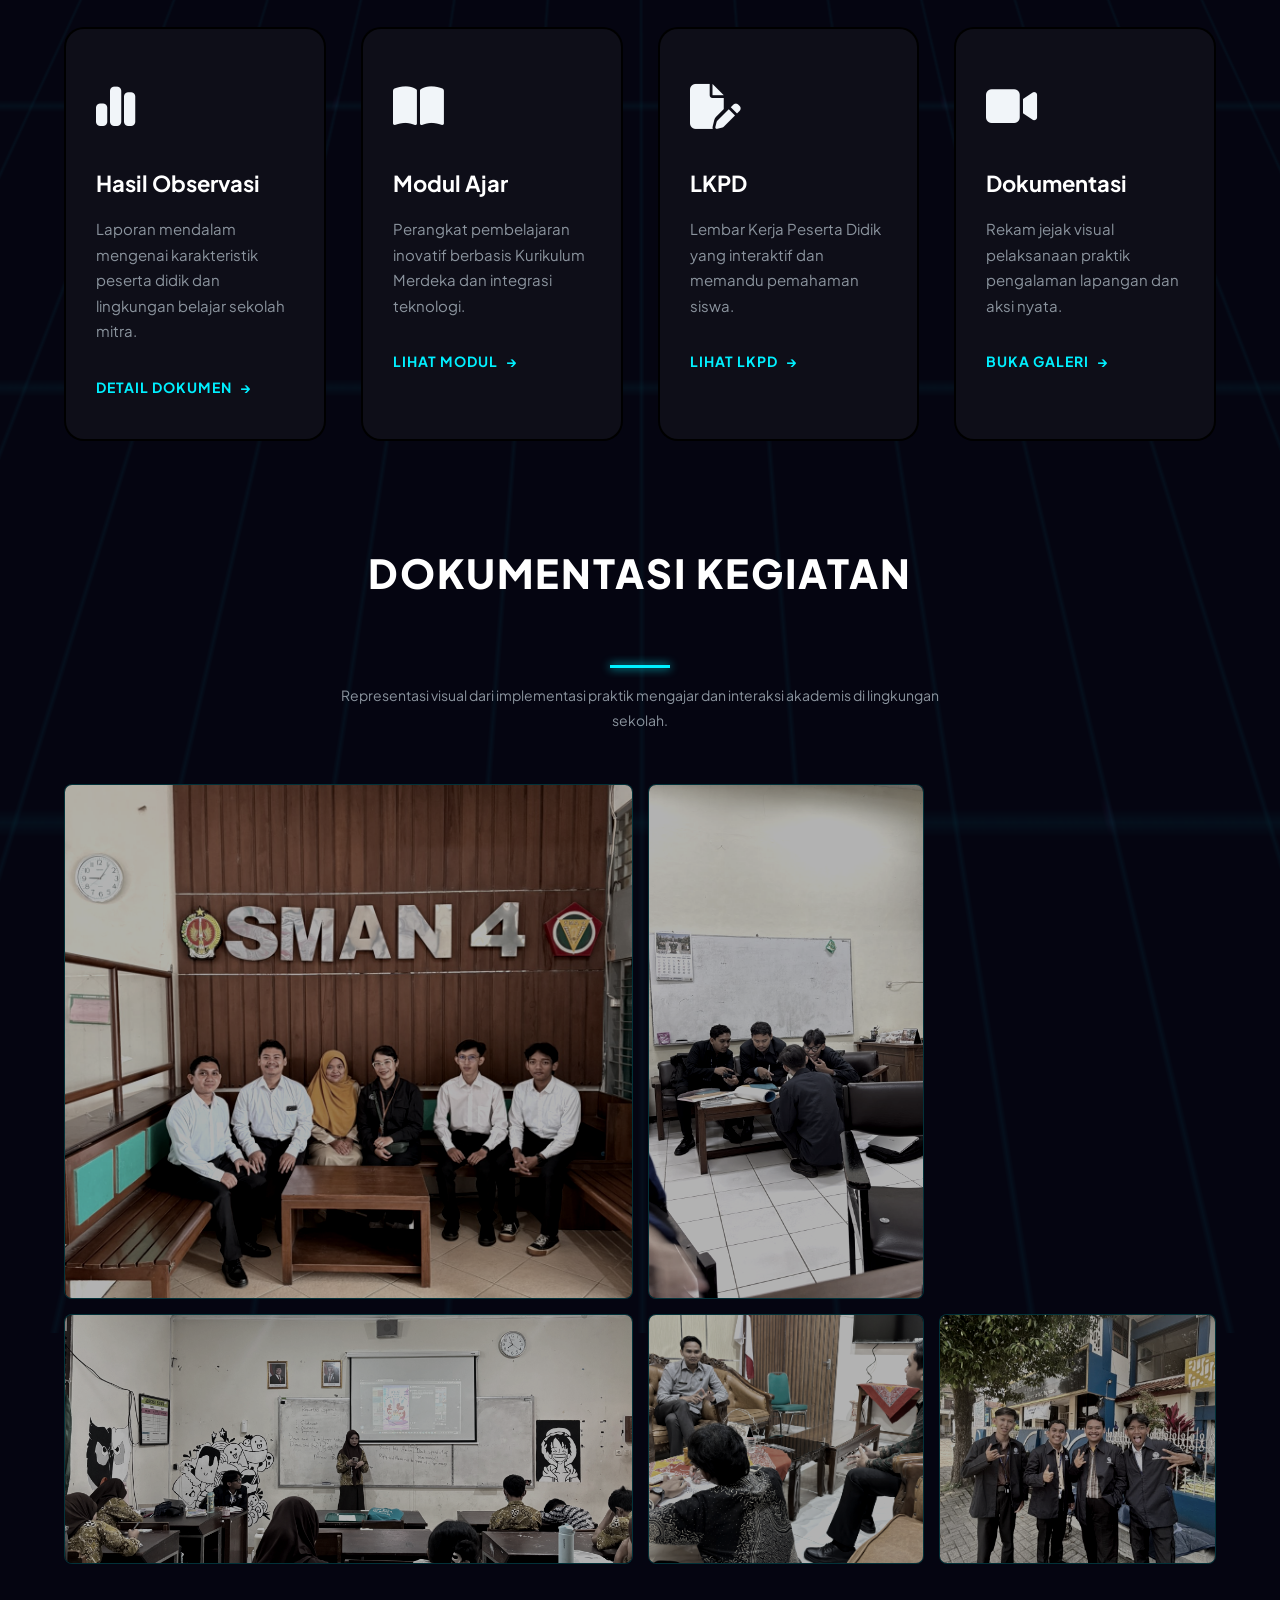
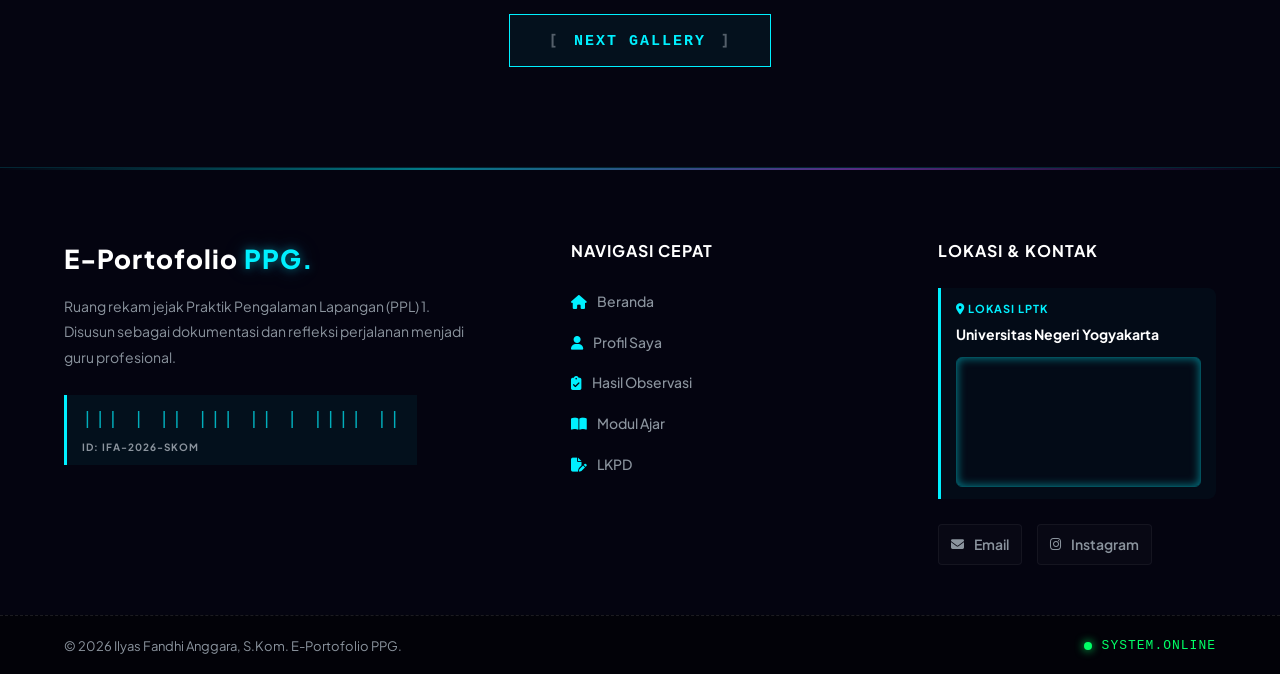
==== commit d8a9cbaf: "update icon" ====
--- a/index.html
+++ b/index.html
@@ -9,6 +9,7 @@
     <link href="https://fonts.googleapis.com/css2?family=Plus+Jakarta+Sans:wght@300;400;500;600;700;800&display=swap" rel="stylesheet" />
     <link rel="stylesheet" href="Css/style.css" />
     <link rel="shortcut icon" href="Images/logo_uny.png" type="image/x-icon" />
+    <link rel="stylesheet" href="https://cdnjs.cloudflare.com/ajax/libs/font-awesome/6.5.1/css/all.min.css" />
   </head>
   <body>
     <div class="cyber-cursor-dot" id="cursor-dot"></div>
@@ -45,12 +46,20 @@
             <li><a href="profil.html">Profil</a></li>
 
             <li class="dropdown">
-              <a href="#dokumen" class="dropbtn">Artefak PPL 1 <span class="arrow">&#9662;</span></a>
+              <a href="#dokumen" class="dropbtn">Artefak PPL 1 <span class="arrow">&#9662;</span> </a>
               <ul class="dropdown-content">
-                <li><a href="observasi.html">Hasil Observasi</a></li>
-                <li><a href="modul.html">Modul Ajar</a></li>
-                <li><a href="lkpd.html">LKPD</a></li>
-                <li><a href="dokumentasi.html">Dokumentasi</a></li>
+                <li>
+                  <a href="observasi.html"><i class="fa-solid fa-clipboard-check"></i> Hasil Observasi</a>
+                </li>
+                <li>
+                  <a href="modul.html"><i class="fa-solid fa-book-open"></i> Modul Ajar</a>
+                </li>
+                <li>
+                  <a href="lkpd.html"><i class="fa-solid fa-file-pen"></i> LKPD</a>
+                </li>
+                <li>
+                  <a href="dokumentasi.html"><i class="fa-solid fa-images"></i> Dokumentasi</a>
+                </li>
               </ul>
             </li>
 
@@ -64,7 +73,7 @@
     <section id="beranda" class="hero">
       <div class="container hero-content">
         <div class="hero-text reveal">
-          <span class="badge pulse-badge">🚀 E-Portofolio PPG PRAJABATAN 2026</span>
+          <span class="badge pulse-badge"> <i class="fa-solid fa-rocket"></i> E-Portofolio PPG PRAJABATAN 2026 </span>
           <h1>Membentuk Masa Depan <br />Lewat <span class="neon-text flicker outline-text">Pendidikan.</span></h1>
           <p>Saya <strong>Ilyas Fandhi Anggara, S.Kom</strong>, calon guru profesional yang berdedikasi dalam menciptakan pembelajaran inovatif dan bermakna.</p>
           <div class="hero-btns">
@@ -92,27 +101,25 @@
     <div class="cyber-marquee-section">
       <div class="scrolling-banner">
         <div class="scrolling-text">
-          <span>✨ Pembelajaran Berdiferensiasi</span>
-          <span class="separator">/</span>
-          <span>🚀 Integrasi TPACK</span>
-          <span class="separator">/</span>
-          <span>💻 Computational Thinking</span>
-          <span class="separator">/</span>
-          <span>🎨 Inovasi Media Pembelajaran</span>
-          <span class="separator">/</span>
-          <span>🌐 Literasi Digital</span>
-          <span class="separator">/</span>
-
-          <span>✨ Pembelajaran Berdiferensiasi</span>
-          <span class="separator">/</span>
-          <span>🚀 Integrasi TPACK</span>
-          <span class="separator">/</span>
-          <span>💻 Computational Thinking</span>
-          <span class="separator">/</span>
-          <span>🎨 Inovasi Media Pembelajaran</span>
-          <span class="separator">/</span>
-          <span>🌐 Literasi Digital</span>
-          <span class="separator">/</span>
+          <span><i class="fa-solid fa-sparkles"></i> Pembelajaran Berdiferensiasi</span>
+          <span class="separator">/</span>
+          <span><i class="fa-solid fa-rocket"></i> Integrasi TPACK</span>
+          <span class="separator">/</span>
+          <span><i class="fa-solid fa-laptop-code"></i> Computational Thinking</span>
+          <span class="separator">/</span>
+          <span><i class="fa-solid fa-palette"></i> Inovasi Media Pembelajaran</span>
+          <span class="separator">/</span>
+          <span><i class="fa-solid fa-globe"></i> Literasi Digital</span>
+
+          <span><i class="fa-solid fa-sparkles"></i> Pembelajaran Berdiferensiasi</span>
+          <span class="separator">/</span>
+          <span><i class="fa-solid fa-rocket"></i> Integrasi TPACK</span>
+          <span class="separator">/</span>
+          <span><i class="fa-solid fa-laptop-code"></i> Computational Thinking</span>
+          <span class="separator">/</span>
+          <span><i class="fa-solid fa-palette"></i> Inovasi Media Pembelajaran</span>
+          <span class="separator">/</span>
+          <span><i class="fa-solid fa-globe"></i> Literasi Digital</span>
         </div>
       </div>
     </div>
@@ -148,7 +155,7 @@
           <div class="neon-card reveal">
             <div class="card-content">
               <div class="holographic-projection"></div>
-              <div class="card-icon floating-icon">📊</div>
+              <div class="card-icon floating-icon"><i class="fa-solid fa-chart-simple"></i></div>
               <h3>Hasil Observasi</h3>
               <p>Laporan mendalam mengenai karakteristik peserta didik dan lingkungan belajar sekolah mitra.</p>
               <a href="observasi.html" class="card-link">Detail Dokumen</a>
@@ -158,7 +165,7 @@
           <div class="neon-card reveal">
             <div class="card-content">
               <div class="holographic-projection"></div>
-              <div class="card-icon floating-icon" style="animation-delay: 0.2s">📚</div>
+              <div class="card-icon floating-icon" style="animation-delay: 0.2s"><i class="fa-solid fa-book-open"></i></div>
               <h3>Modul Ajar</h3>
               <p>Perangkat pembelajaran inovatif berbasis Kurikulum Merdeka dan integrasi teknologi.</p>
               <a href="modul.html" class="card-link">Lihat Modul</a>
@@ -168,7 +175,7 @@
           <div class="neon-card reveal">
             <div class="card-content">
               <div class="holographic-projection"></div>
-              <div class="card-icon floating-icon" style="animation-delay: 0.4s">📝</div>
+              <div class="card-icon floating-icon" style="animation-delay: 0.4s"><i class="fa-solid fa-file-pen"></i></div>
               <h3>LKPD</h3>
               <p>Lembar Kerja Peserta Didik yang interaktif dan memandu pemahaman siswa.</p>
               <a href="lkpd.html" class="card-link">Lihat LKPD</a>
@@ -178,7 +185,7 @@
           <div class="neon-card reveal">
             <div class="card-content">
               <div class="holographic-projection"></div>
-              <div class="card-icon floating-icon" style="animation-delay: 0.6s">🎥</div>
+              <div class="card-icon floating-icon" style="animation-delay: 0.6s"><i class="fa-solid fa-video"></i></div>
               <h3>Dokumentasi</h3>
               <p>Rekam jejak visual pelaksanaan praktik pengalaman lapangan dan aksi nyata.</p>
               <a href="dokumentasi.html" class="card-link">Buka Galeri</a>
@@ -271,11 +278,21 @@
         <div class="footer-links">
           <h4>NAVIGASI CEPAT</h4>
           <ul>
-            <li><a href="index.html" class="glitch-hover">Beranda</a></li>
-            <li><a href="profil.html" class="glitch-hover">Profil Saya</a></li>
-            <li><a href="observasi.html" class="glitch-hover">Hasil Observasi</a></li>
-            <li><a href="modul.html" class="glitch-hover">Modul Ajar</a></li>
-            <li><a href="lkpd.html" class="glitch-hover">LKPD</a></li>
+            <li>
+              <a href="index.html" class="glitch-hover"><i class="fa-solid fa-house"></i> Beranda</a>
+            </li>
+            <li>
+              <a href="profil.html" class="glitch-hover"><i class="fa-solid fa-user"></i> Profil Saya</a>
+            </li>
+            <li>
+              <a href="observasi.html" class="glitch-hover"><i class="fa-solid fa-clipboard-check"></i> Hasil Observasi</a>
+            </li>
+            <li>
+              <a href="modul.html" class="glitch-hover"><i class="fa-solid fa-book-open"></i> Modul Ajar</a>
+            </li>
+            <li>
+              <a href="lkpd.html" class="glitch-hover"><i class="fa-solid fa-file-pen"></i> LKPD</a>
+            </li>
           </ul>
         </div>
 
@@ -283,7 +300,7 @@
           <h4>LOKASI & KONTAK</h4>
 
           <div class="cyber-location">
-            <span>📍 LOKASI LPTK</span>
+            <span><i class="fa-solid fa-location-dot"></i> LOKASI LPTK</span>
             <strong>Universitas Negeri Yogyakarta</strong>
 
             <div class="map-wrapper">
@@ -301,8 +318,14 @@
           </div>
 
           <div class="social-grid">
-            <a href="mailto:ilyasfandhianggara@gmail.com" class="social-btn"><span class="btn-bracket">[</span> EML <span class="btn-bracket">]</span><span class="btn-label">Email</span></a>
-            <a href="https://www.instagram.com/fandhidk17/" target="_blank" class="social-btn"><span class="btn-bracket">[</span> IG <span class="btn-bracket">]</span><span class="btn-label">Instagram</span></a>
+            <a href="mailto:ilyasfandhianggara@gmail.com" class="social-btn">
+              <i class="fa-solid fa-envelope"></i>
+              <span class="btn-label">Email</span>
+            </a>
+            <a href="https://www.instagram.com/fandhidk17/" target="_blank" class="social-btn">
+              <i class="fa-brands fa-instagram"></i>
+              <span class="btn-label">Instagram</span>
+            </a>
           </div>
         </div>
       </div>
--- a/Css/style.css
+++ b/Css/style.css
@@ -487,7 +487,13 @@
   transform: rotate(180deg);
   color: var(--primary);
 }
-
+.dropdown .fa-solid,
+.dropdown-content .fa-solid {
+  margin-right: 8px;
+  font-family: "Font Awesome 6 Free", "Font Awesome 6 Brands";
+  font-weight: 900;
+  color: var(--primary);
+}
 .dropdown-content {
   display: none;
   position: absolute;
@@ -1013,6 +1019,16 @@
   display: inline-block;
   position: relative;
 }
+.footer-links i {
+  margin-right: 8px;
+  color: var(--primary);
+  font-family: "Font Awesome 6 Free", "Font Awesome 6 Brands";
+  font-weight: 900;
+  font-style: normal;
+  font-variant: normal;
+  text-rendering: auto;
+  display: inline-block;
+}
 .footer-links a:hover {
   color: var(--primary);
   transform: translateX(5px);
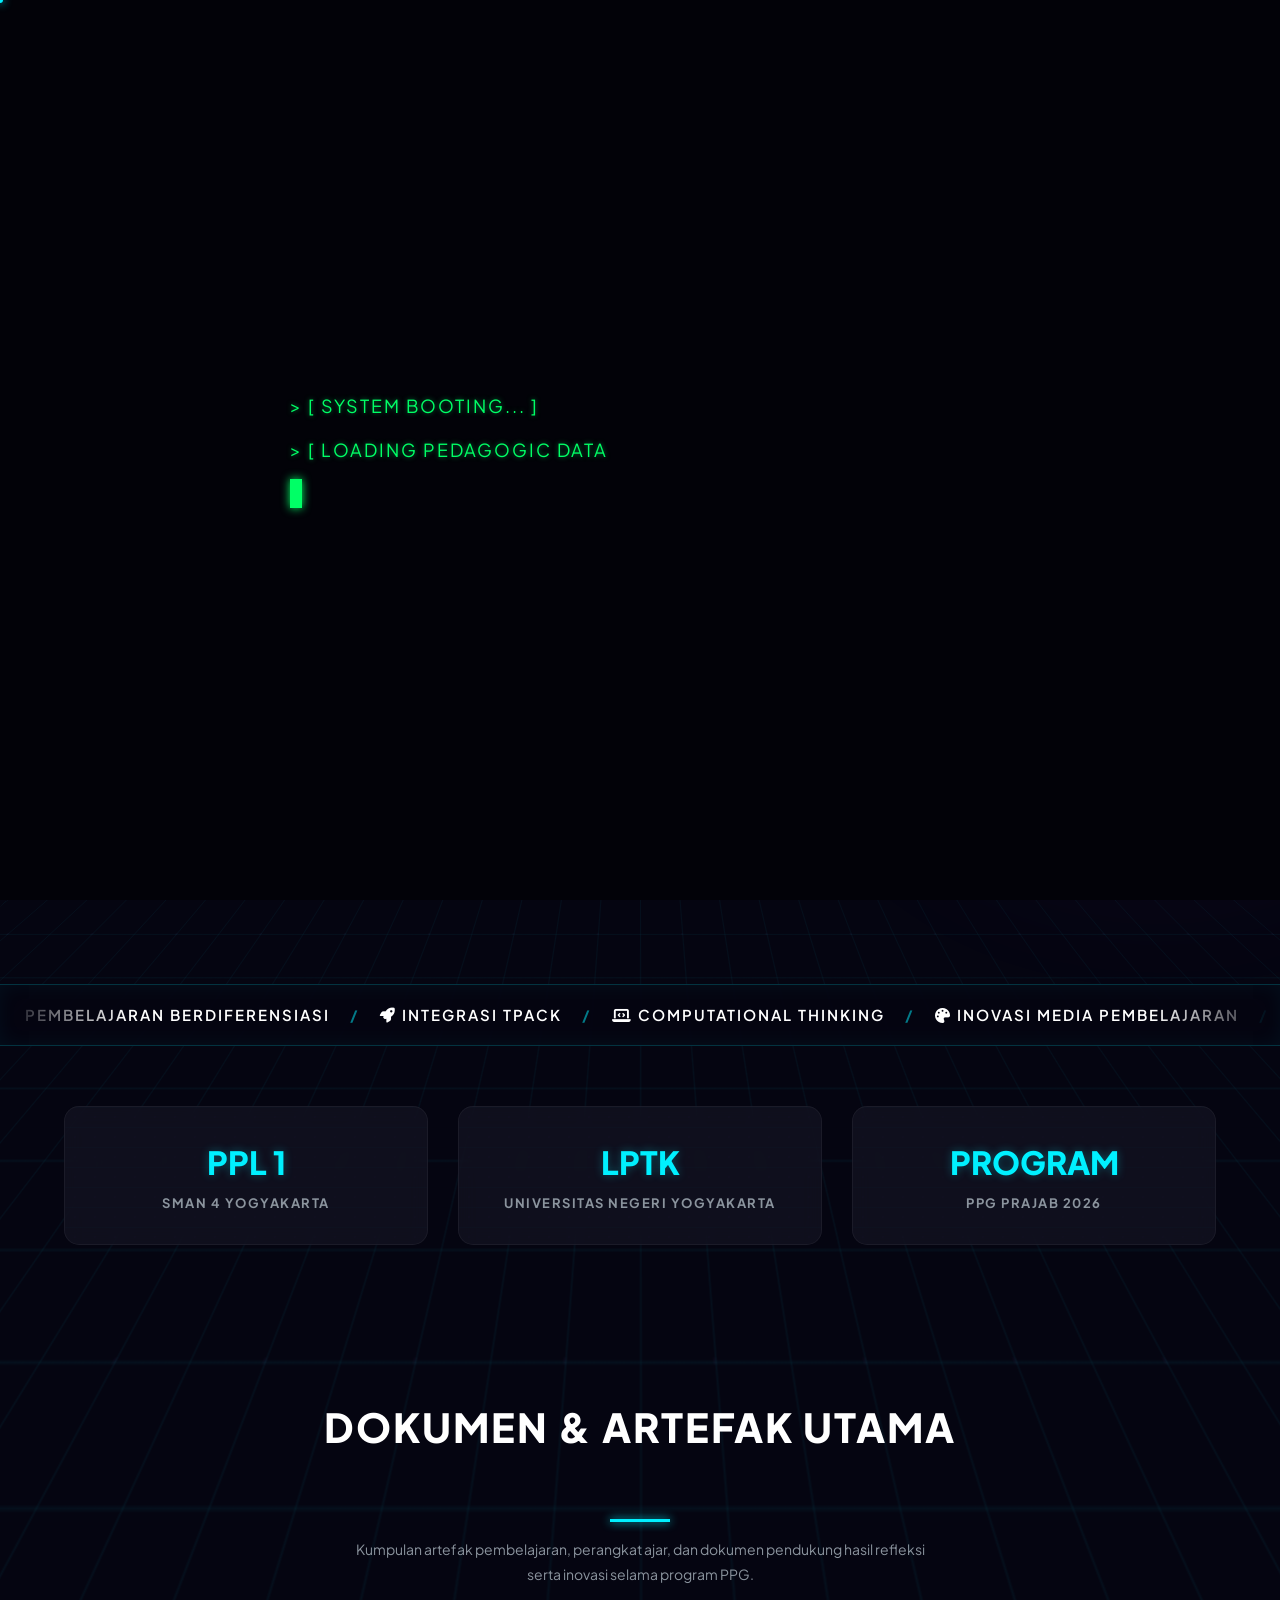
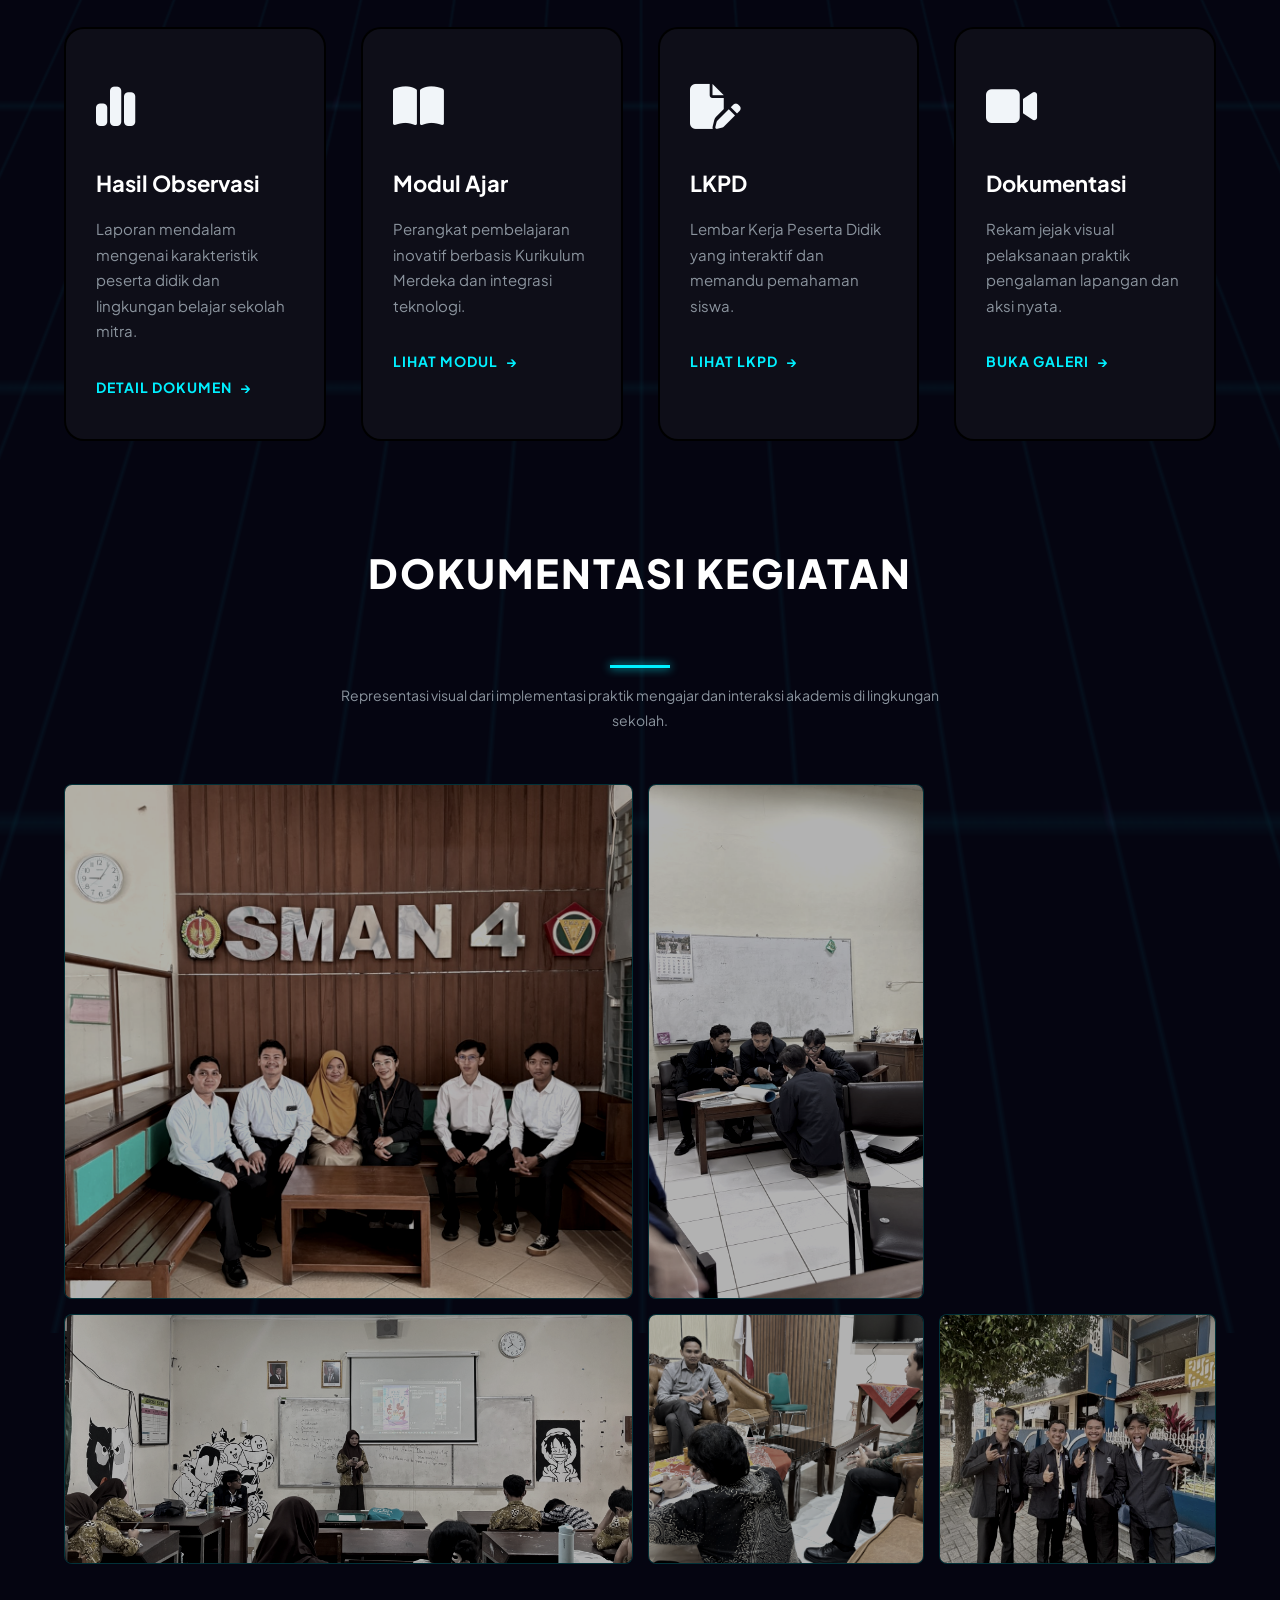
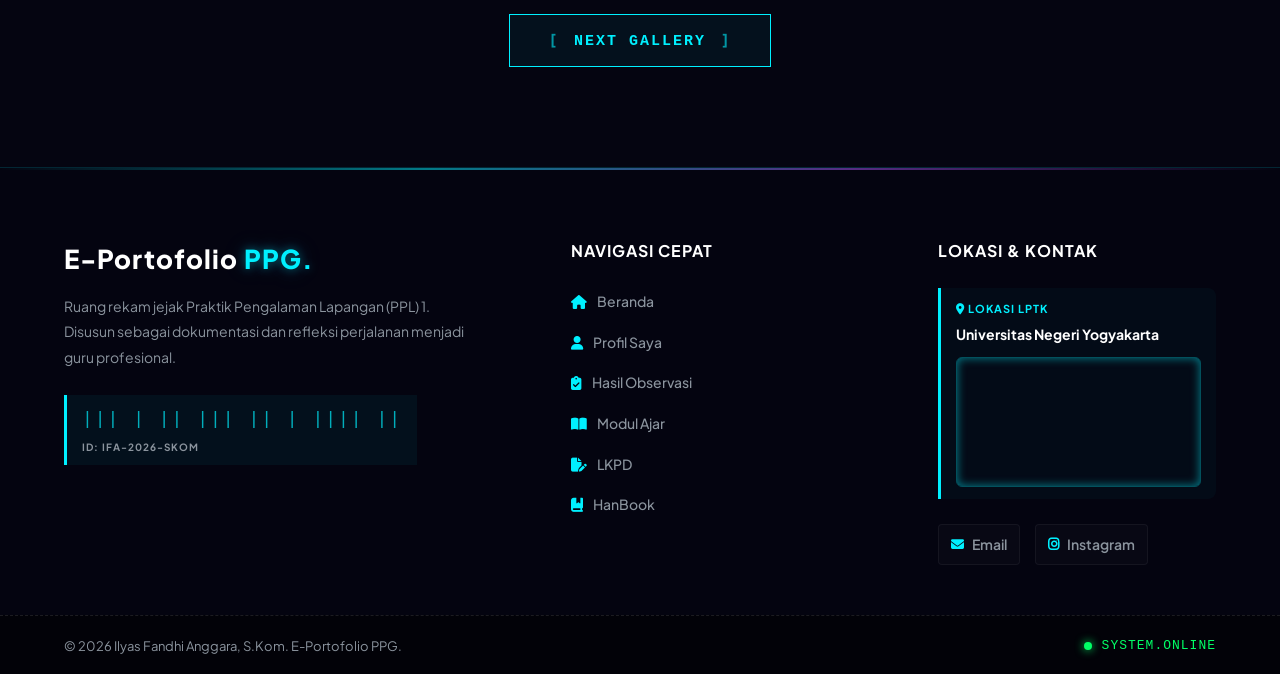
==== commit e1bdc7ff: "update handbook" ====
--- a/index.html
+++ b/index.html
@@ -58,6 +58,9 @@
                   <a href="lkpd.html"><i class="fa-solid fa-file-pen"></i> LKPD</a>
                 </li>
                 <li>
+                  <a href="handbook.html"><i class="fa-solid fa-book-bookmark"></i> HandBook</a>
+                </li>
+                <li>
                   <a href="dokumentasi.html"><i class="fa-solid fa-images"></i> Dokumentasi</a>
                 </li>
               </ul>
@@ -292,6 +295,9 @@
             </li>
             <li>
               <a href="lkpd.html" class="glitch-hover"><i class="fa-solid fa-file-pen"></i> LKPD</a>
+            </li>
+            <li>
+              <a href="handbook.html" class="glitch-hover"><i class="fa-solid fa-book-bookmark"></i> HanBook</a>
             </li>
           </ul>
         </div>
--- a/Css/style.css
+++ b/Css/style.css
@@ -5,32 +5,32 @@
   width: 8px;
 }
 ::-webkit-scrollbar-track {
-  background: #050511; /* Warna background gelap web-mu */
+  background: #050511;
   border-left: 1px solid rgba(0, 240, 255, 0.1);
 }
 ::-webkit-scrollbar-thumb {
-  background: var(--primary); /* Warna Cyan Neon */
+  background: var(--primary);
   border-radius: 10px;
   box-shadow: inset 0 0 6px rgba(0, 0, 0, 0.3);
 }
 ::-webkit-scrollbar-thumb:hover {
-  background: var(--accent-purple); /* Berubah ungu saat digeser */
+  background: var(--accent-purple);
 }
 
 /* =========================================
    VARIABEL & RESET DASAR (ULTRA-CYBERPUNK)
    ========================================= */
 :root {
-  --bg-dark: #050511; /* Deep Navy Black */
-  --card-bg: rgba(20, 20, 35, 0.7); /* Kaca Transparan */
-  --primary: #00f0ff; /* Cyan Neon Inten */
-  --accent: #ff003c; /* Cyberpunk Red/Magenta Inten */
-  --accent-purple: #a855f7; /* Ungu Neon Inten */
+  --bg-dark: #050511;
+  --card-bg: rgba(20, 20, 35, 0.7);
+  --primary: #00f0ff;
+  --accent: #ff003c;
+  --accent-purple: #a855f7;
   --text-main: #f1f5f9;
   --text-muted: #8b949e;
   --white: #ffffff;
-  --transition: all 0.4s cubic-bezier(0.175, 0.885, 0.32, 1.275); /* Bouncy transition */
-  --transition-smooth: all 0.8s cubic-bezier(0.5, 0, 0, 1); /* Ultra-smooth transition */
+  --transition: all 0.4s cubic-bezier(0.175, 0.885, 0.32, 1.275);
+  --transition-smooth: all 0.8s cubic-bezier(0.5, 0, 0, 1);
   --font-main: "Plus Jakarta Sans", sans-serif;
 }
 
@@ -57,7 +57,7 @@
   left: 0;
   width: 100vw;
   height: 100vh;
-  z-index: -3; /* Di belakang grid, orbs, dan konten */
+  z-index: -3;
   pointer-events: none;
   opacity: 0.4;
 }
@@ -71,19 +71,16 @@
   left: 0;
   width: 100vw;
   height: 100vh;
-  background: #020208; /* Hitam pekat */
-  z-index: 99999; /* Paling depan menutupi segalanya */
+  background: #020208;
+  z-index: 99999;
   display: flex;
   align-items: center;
   justify-content: center;
-  color: #00ff66; /* Hijau terminal / Hacker */
+  color: #00ff66;
   font-family: monospace;
   font-size: 18px;
   letter-spacing: 2px;
-  transition:
-    opacity 0.5s ease,
-    filter 0.5s ease,
-    transform 0.5s ease;
+  transition: opacity 0.5s ease, filter 0.5s ease, transform 0.5s ease;
 }
 
 .terminal-box {
@@ -93,12 +90,12 @@
 
 .term-text {
   margin-bottom: 15px;
-  display: none; /* Sembunyikan dulu sebelum diketik JS */
+  display: none;
   text-shadow: 0 0 5px rgba(0, 255, 102, 0.5);
 }
 
 #term-3 {
-  color: var(--primary); /* Teks terakhir warna Cyan Neon */
+  color: var(--primary);
   font-weight: 700;
 }
 
@@ -113,13 +110,8 @@
 }
 
 @keyframes blinkCursor {
-  0%,
-  100% {
-    opacity: 1;
-  }
-  50% {
-    opacity: 0;
-  }
+  0%, 100% { opacity: 1; }
+  50% { opacity: 0; }
 }
 
 /* Class untuk mengunci scroll saat loading */
@@ -130,67 +122,46 @@
 /* Class untuk efek BOOM dan menghilang */
 .preloader-hidden {
   opacity: 0;
-  pointer-events: none; /* Supaya tidak bisa diklik lagi */
-  transform: scale(1.1); /* Sedikit membesar saat hilang */
+  pointer-events: none;
+  transform: scale(1.1);
   filter: blur(10px);
 }
 
 /* =========================================
    CUSTOM CYBER CURSOR & RADAR
    ========================================= */
-/* Sembunyikan kursor bawaan Windows/Mac di layar besar */
 @media (min-width: 768px) {
-  body,
-  a,
-  button,
-  input,
-  textarea,
-  .glitch-hover,
-  .social-btn {
+  body, a, button, input, textarea, .glitch-hover, .social-btn {
     cursor: none !important;
   }
 }
 
-/* Titik Inti (Neon Cyan) */
 .cyber-cursor-dot {
   position: fixed;
-  top: 0;
-  left: 0;
-  width: 6px;
-  height: 6px;
-  background-color: var(--primary); /* Cyan Neon */
+  top: 0; left: 0;
+  width: 6px; height: 6px;
+  background-color: var(--primary);
   border-radius: 50%;
-  pointer-events: none; /* PENTING: Agar tidak menghalangi klik mouse */
+  pointer-events: none;
   z-index: 100000;
   transform: translate(-50%, -50%);
   box-shadow: 0 0 10px var(--primary);
-  transition:
-    background-color 0.3s,
-    box-shadow 0.3s;
-}
-
-/* Cincin Radar (Crosshair) */
+  transition: background-color 0.3s, box-shadow 0.3s;
+}
+
 .cyber-cursor-ring {
   position: fixed;
-  top: 0;
-  left: 0;
-  width: 35px;
-  height: 35px;
+  top: 0; left: 0;
+  width: 35px; height: 35px;
   border: 1px solid rgba(0, 240, 255, 0.4);
   border-radius: 50%;
   pointer-events: none;
   z-index: 99999;
   transform: translate(-50%, -50%);
   box-shadow: 0 0 15px rgba(0, 240, 255, 0.1);
-  /* Efek delay / mengekor yang bikin mulus banget */
-  transition:
-    width 0.3s,
-    height 0.3s,
-    border-color 0.3s,
-    background-color 0.3s;
-}
-
-/* Garis Bidik (Kiri-Kanan & Atas-Bawah) di Cincin Radar */
+  transition: width 0.3s, height 0.3s, border-color 0.3s, background-color 0.3s;
+}
+
 .cyber-cursor-ring::before,
 .cyber-cursor-ring::after {
   content: "";
@@ -198,37 +169,27 @@
   background: rgba(0, 240, 255, 0.5);
   transition: background 0.3s;
 }
-/* Garis Horizontal */
 .cyber-cursor-ring::before {
-  top: 50%;
-  left: -6px;
-  right: -6px;
+  top: 50%; left: -6px; right: -6px;
   height: 1px;
   transform: translateY(-50%);
 }
-/* Garis Vertikal */
 .cyber-cursor-ring::after {
-  left: 50%;
-  top: -6px;
-  bottom: -6px;
+  left: 50%; top: -6px; bottom: -6px;
   width: 1px;
   transform: translateX(-50%);
 }
 
-/* =========================================
-   EFEK SAAT KURSOR MENYENTUH TOMBOL / LINK
-   ========================================= */
 .cursor-hover-active .cyber-cursor-dot {
   background-color: var(--accent-purple);
   box-shadow: 0 0 10px var(--accent-purple);
 }
 
 .cursor-hover-active .cyber-cursor-ring {
-  width: 55px;
-  height: 55px;
+  width: 55px; height: 55px;
   border-color: var(--accent-purple);
-  background-color: rgba(184, 0, 255, 0.05); /* Sedikit nyala ungu di dalam cincin */
-  animation: rotateRadar 3s linear infinite; /* Radar berputar */
+  background-color: rgba(184, 0, 255, 0.05);
+  animation: rotateRadar 3s linear infinite;
 }
 
 .cursor-hover-active .cyber-cursor-ring::before,
@@ -237,22 +198,19 @@
 }
 
 @keyframes rotateRadar {
-  0% {
-    transform: translate(-50%, -50%) rotate(0deg);
-  }
-  100% {
-    transform: translate(-50%, -50%) rotate(360deg);
-  }
-}
-
-/* Sembunyikan Kursor Custom di HP/Tablet agar tidak error saat disentuh jari */
+  0% { transform: translate(-50%, -50%) rotate(0deg); }
+  100% { transform: translate(-50%, -50%) rotate(360deg); }
+}
+
 @media (max-width: 767px) {
-  .cyber-cursor-dot,
-  .cyber-cursor-ring {
+  .cyber-cursor-dot, .cyber-cursor-ring {
     display: none !important;
   }
 }
 
+/* =========================================
+   CONTAINER
+   ========================================= */
 .container {
   width: 90%;
   max-width: 1200px;
@@ -260,23 +218,19 @@
 }
 
 /* =========================================
-   EFEK WOW: SCANLINES & SCROLL REVEAL AUTO
-   ========================================= */
-/* Efek monitor lama di seluruh layar (DIPERTJAM) */
+   SCANLINES & SCROLL REVEAL
+   ========================================= */
 .scanlines {
   position: fixed;
-  top: 0;
-  left: 0;
-  width: 100vw;
-  height: 100vh;
-  background: linear-gradient(rgba(18, 16, 16, 0) 50%, rgba(0, 0, 0, 0.1) 50%);
+  top: 0; left: 0;
+  width: 100vw; height: 100vh;
+  background: linear-gradient(rgba(18,16,16,0) 50%, rgba(0,0,0,0.1) 50%);
   background-size: 100% 4px;
   pointer-events: none;
   z-index: 9999;
   opacity: 0.6;
 }
 
-/* Animasi Muncul Halus Saat Di-scroll (DIPERHALUS WOW) */
 .reveal {
   opacity: 0;
   transform: translateY(60px);
@@ -288,41 +242,31 @@
 }
 
 /* =========================================
-   BACKGROUND ANIMASI BERGERAK TOTAL (WOW! Effect)
-   ========================================= */
-/* Efek Cyber Grid & Data Streams Berjalan (DIPERBAIKI WOW) */
+   BACKGROUND ANIMASI
+   ========================================= */
 .bg-grid-cyber {
   position: fixed;
-  top: 0;
-  left: 0;
-  width: 100vw;
-  height: 150vh;
-  background-image: linear-gradient(rgba(0, 240, 255, 0.05) 1px, transparent 1px), linear-gradient(90deg, rgba(0, 240, 255, 0.05) 1px, transparent 1px), radial-gradient(circle, rgba(168, 85, 247, 0.03) 1px, transparent 1px);
-  background-size:
-    40px 40px,
-    40px 40px,
-    80px 80px;
+  top: 0; left: 0;
+  width: 100vw; height: 150vh;
+  background-image:
+    linear-gradient(rgba(0,240,255,0.05) 1px, transparent 1px),
+    linear-gradient(90deg, rgba(0,240,255,0.05) 1px, transparent 1px),
+    radial-gradient(circle, rgba(168,85,247,0.03) 1px, transparent 1px);
+  background-size: 40px 40px, 40px 40px, 80px 80px;
   z-index: -2;
   transform: perspective(500px) rotateX(60deg) translateY(-100px) translateZ(-200px);
   animation: gridMoveCyber 10s linear infinite;
   opacity: 0.8;
 }
 @keyframes gridMoveCyber {
-  0% {
-    background-position: 0 0;
-  }
-  100% {
-    background-position: 0 40px;
-  }
-}
-
-/* Orbs Bercahaya Melayang di Belakang (DIPERBAIKI WOW) */
+  0% { background-position: 0 0; }
+  100% { background-position: 0 40px; }
+}
+
 .bg-gradient-wrapper {
   position: fixed;
-  top: 0;
-  left: 0;
-  width: 100%;
-  height: 100%;
+  top: 0; left: 0;
+  width: 100%; height: 100%;
   z-index: -1;
   filter: blur(100px);
 }
@@ -332,36 +276,28 @@
   animation: floatOrb 15s ease-in-out infinite alternate;
 }
 .orb-1 {
-  width: 400px;
-  height: 400px;
-  background: rgba(0, 240, 255, 0.15);
-  top: 10%;
-  left: -5%;
+  width: 400px; height: 400px;
+  background: rgba(0,240,255,0.15);
+  top: 10%; left: -5%;
 }
 .orb-2 {
-  width: 500px;
-  height: 500px;
-  background: rgba(168, 85, 247, 0.1);
-  bottom: 10%;
-  right: -10%;
+  width: 500px; height: 500px;
+  background: rgba(168,85,247,0.1);
+  bottom: 10%; right: -10%;
   animation-delay: -5s;
 }
 @keyframes floatOrb {
-  0% {
-    transform: translate(0, 0) scale(1);
-  }
-  100% {
-    transform: translate(150px, 100px) scale(1.2);
-  }
-}
-
-/* =========================================
-   HEADER, NAVBAR, NEON TEXT & DROPDOWN (WOW! DIPERBAIKI)
+  0% { transform: translate(0,0) scale(1); }
+  100% { transform: translate(150px,100px) scale(1.2); }
+}
+
+/* =========================================
+   HEADER & NAVBAR
    ========================================= */
 header {
-  background: rgba(5, 5, 17, 0.85);
+  background: rgba(5,5,17,0.85);
   backdrop-filter: blur(15px);
-  border-bottom: 1px solid rgba(0, 240, 255, 0.1);
+  border-bottom: 1px solid rgba(0,240,255,0.1);
   position: sticky;
   top: 0;
   z-index: 1000;
@@ -391,49 +327,33 @@
   letter-spacing: 1.5px;
   margin-top: -3px;
   text-transform: uppercase;
-  background: rgba(0, 240, 255, 0.1);
+  background: rgba(0,240,255,0.1);
   padding: 3px 8px;
   border-radius: 4px;
-  border: 1px solid rgba(0, 240, 255, 0.2);
-}
-
-/* Neon Text Global (DIPERTJAM) */
+  border: 1px solid rgba(0,240,255,0.2);
+}
+
 .neon-text {
   color: var(--primary);
-  text-shadow:
-    0 0 10px rgba(0, 240, 255, 0.4),
-    0 0 20px rgba(0, 240, 255, 0.2),
-    0 0 30px rgba(168, 85, 247, 0.15);
-}
-
-/* Teks Hanya Outline (Untuk Teks Belakang) */
+  text-shadow: 0 0 10px rgba(0,240,255,0.4), 0 0 20px rgba(0,240,255,0.2), 0 0 30px rgba(168,85,247,0.15);
+}
+
 .outline-text {
   -webkit-text-stroke: 1px var(--primary);
   color: transparent;
   text-shadow: none;
 }
 
-/* Animasi Kedip Neon (Korslet DIPERBAIKI WOW) */
 .flicker {
   animation: flickerAnimWOW 4s infinite alternate;
 }
 @keyframes flickerAnimWOW {
-  0%,
-  18%,
-  22%,
-  25%,
-  53%,
-  57%,
-  100% {
+  0%,18%,22%,25%,53%,57%,100% {
     opacity: 1;
     color: var(--primary);
-    text-shadow:
-      0 0 10px rgba(0, 240, 255, 0.4),
-      0 0 20px rgba(0, 240, 255, 0.2);
-  }
-  20%,
-  24%,
-  55% {
+    text-shadow: 0 0 10px rgba(0,240,255,0.4), 0 0 20px rgba(0,240,255,0.2);
+  }
+  20%,24%,55% {
     opacity: 0.5;
     color: #1a5663;
     text-shadow: none;
@@ -465,14 +385,9 @@
   transition: width 0.3s ease;
   box-shadow: 0 0 8px var(--primary);
 }
-.nav-links a:hover {
-  color: var(--white);
-}
-.nav-links > li > a:hover::after {
-  width: 100%;
-}
-
-/* CYBER DROPDOWN (WOW! Effekt slide & glow) */
+.nav-links a:hover { color: var(--white); }
+.nav-links > li > a:hover::after { width: 100%; }
+
 .dropdown {
   position: relative;
   display: inline-block;
@@ -482,11 +397,12 @@
   transition: transform 0.3s ease;
   display: inline-block;
 }
-/* Panah berputar saat di-hover */
 .dropdown:hover .arrow {
   transform: rotate(180deg);
   color: var(--primary);
 }
+
+/* Ikon di dropdown */
 .dropdown .fa-solid,
 .dropdown-content .fa-solid {
   margin-right: 8px;
@@ -494,39 +410,30 @@
   font-weight: 900;
   color: var(--primary);
 }
+
 .dropdown-content {
   display: none;
   position: absolute;
   top: 120%;
   left: -20px;
-  background: rgba(10, 10, 25, 0.95);
+  background: rgba(10,10,25,0.95);
   backdrop-filter: blur(15px);
   min-width: 220px;
   border-radius: 12px;
-  border: 1px solid rgba(0, 240, 255, 0.2);
-  box-shadow:
-    0 15px 35px rgba(0, 0, 0, 0.8),
-    0 0 20px rgba(0, 240, 255, 0.15);
+  border: 1px solid rgba(0,240,255,0.2);
+  box-shadow: 0 15px 35px rgba(0,0,0,0.8), 0 0 20px rgba(0,240,255,0.15);
   padding: 10px 0;
   z-index: 1000;
   list-style: none;
 }
-/* Muncul Halus & Geser (Slide) */
 .dropdown:hover .dropdown-content {
   display: block;
-  animation: dropSlideWOW 0.4s cubic-bezier(0.175, 0.885, 0.32, 1.275) forwards;
+  animation: dropSlideWOW 0.4s cubic-bezier(0.175,0.885,0.32,1.275) forwards;
 }
 @keyframes dropSlideWOW {
-  from {
-    opacity: 0;
-    transform: translateY(-15px) scale(0.95);
-  }
-  to {
-    opacity: 1;
-    transform: translateY(0) scale(1);
-  }
-}
-
+  from { opacity: 0; transform: translateY(-15px) scale(0.95); }
+  to   { opacity: 1; transform: translateY(0) scale(1); }
+}
 .dropdown-content li a {
   color: var(--text-muted);
   padding: 12px 25px;
@@ -535,11 +442,9 @@
   transition: all 0.3s ease;
   border-left: 3px solid transparent;
 }
-.dropdown-content li a::after {
-  display: none;
-} /* Hilangkan garis bawah default nav */
+.dropdown-content li a::after { display: none; }
 .dropdown-content li a:hover {
-  background: rgba(0, 240, 255, 0.08);
+  background: rgba(0,240,255,0.08);
   color: var(--primary);
   padding-left: 30px;
   border-left: 3px solid var(--primary);
@@ -558,7 +463,7 @@
 }
 
 /* =========================================
-   HERO SECTION & FOTO PORTRAIT UTUH + COMPLEX DATA HALO (WOW! Effekt)
+   HERO SECTION
    ========================================= */
 .hero {
   min-height: 90vh;
@@ -575,7 +480,6 @@
   position: relative;
   z-index: 10;
 }
-
 .hero h1 {
   font-size: 65px;
   font-weight: 800;
@@ -590,34 +494,26 @@
   max-width: 550px;
 }
 
-/* Teks "INFORMATIKA" Raksasa Hanya di Belakang Foto (DIPERBAIKI WOW) */
 .hero-extreme-photo-bg-text-stack {
   position: absolute;
-  /* Posisikan relatif terhadap foto wrapper, bukan hero section */
-  left: 50%;
-  top: 50%;
-  transform: translate(-50%, -50%); /* Rata tengah di belakang foto */
-  width: auto;
-  max-width: 100%;
-  opacity: 0.15; /* Sedikit lebih samar */
-  z-index: 0; /* Di depan aura cahaya (1), di belakang foto utama (5) */
-  font-size: 60px; /* Ukuran pas di belakang siluet foto portrait */
+  left: 50%; top: 50%;
+  transform: translate(-50%, -50%);
+  width: auto; max-width: 100%;
+  opacity: 0.15;
+  z-index: 0;
+  font-size: 60px;
   font-weight: 800;
   text-transform: uppercase;
   line-height: 1.1;
   display: flex;
   flex-direction: column;
-  letter-spacing: -2px; /* Lebih rapat */
-  pointer-events: none; /* Jangan bisa diklik */
+  letter-spacing: -2px;
+  pointer-events: none;
   align-items: center;
-  white-space: nowrap; /* Jangan wrap ke bawah */
-}
-
-/* BUTTON ANIMASI SWEEP GLOW (WOW DIPERBAIKI) */
-.hero-btns {
-  display: flex;
-  gap: 20px;
-}
+  white-space: nowrap;
+}
+
+.hero-btns { display: flex; gap: 20px; }
 .btn {
   padding: 16px 38px;
   border-radius: 8px;
@@ -634,115 +530,83 @@
 .btn-primary {
   background: var(--primary);
   color: #000;
-  box-shadow:
-    0 0 15px rgba(0, 240, 255, 0.4),
-    0 0 25px rgba(168, 85, 247, 0.1);
+  box-shadow: 0 0 15px rgba(0,240,255,0.4), 0 0 25px rgba(168,85,247,0.1);
   border: 1px solid var(--primary);
 }
-/* Efek Kilap Menyapu (Sweep WOW DIPERBAIKI) */
 .btn-primary::before {
   content: "";
   position: absolute;
-  top: 0;
-  left: -100%;
-  width: 100%;
-  height: 100%;
-  background: linear-gradient(90deg, transparent, rgba(255, 255, 255, 0.7), transparent);
+  top: 0; left: -100%;
+  width: 100%; height: 100%;
+  background: linear-gradient(90deg, transparent, rgba(255,255,255,0.7), transparent);
   transition: left 0.5s ease;
   z-index: -1;
 }
-.btn-primary:hover {
-  transform: translateY(-5px);
-  box-shadow: 0 0 35px rgba(0, 240, 255, 0.7);
-}
-.btn-primary:hover::before {
-  left: 100%;
-}
+.btn-primary:hover { transform: translateY(-5px); box-shadow: 0 0 35px rgba(0,240,255,0.7); }
+.btn-primary:hover::before { left: 100%; }
 
 .btn-outline {
-  border: 1px solid rgba(255, 255, 255, 0.2);
+  border: 1px solid rgba(255,255,255,0.2);
   color: var(--white);
   background: transparent;
   backdrop-filter: blur(5px);
 }
 .btn-outline:hover {
   border-color: var(--white);
-  background: rgba(255, 255, 255, 0.05);
+  background: rgba(255,255,255,0.05);
   transform: translateY(-5px);
 }
 
-/* FOTO HERO DIPERBAIKI: Portrait Asli Utuh */
-.hero-image {
-  display: flex;
-  justify-content: center;
-  width: 100%;
-}
-
+.hero-image { display: flex; justify-content: center; width: 100%; }
 .portrait-photo-wrapper {
   position: relative;
-  height: auto; /* Biar tinggi menyesuaikan foto */
+  height: auto;
   width: 100%;
   display: flex;
   justify-content: center;
-  align-items: flex-end; /* Taruh di bawah jika tall */
-}
-
-/* FOTO ASLI UTUH TANPA KOTAK KAKU */
+  align-items: flex-end;
+}
+
 .main-portrait-photo {
-  height: 80vh; /* Set tinggi portrait agar penuh di view */
-  width: auto; /* Biar lebar menyesuaikan aslinya */
-  object-fit: contain; /* Tampilkan utuh tanpa terpotong */
-  position: relative;
-  z-index: 5; /* Paling depan */
-  /* Neon glow di pinggir siluet foto portrait */
-  filter: drop-shadow(0 0 15px rgba(0, 240, 255, 0.4)), drop-shadow(0 0 30px rgba(168, 85, 247, 0.1));
-  max-width: none; /* Hapus limit lebar kaku */
-}
-
-/* Aura Cahaya Neon di Belakang Siluet Foto + Complex Data Halo (WOW DIPERBAIKI) */
+  height: 80vh;
+  width: auto;
+  object-fit: contain;
+  position: relative;
+  z-index: 5;
+  filter: drop-shadow(0 0 15px rgba(0,240,255,0.4)), drop-shadow(0 0 30px rgba(168,85,247,0.1));
+  max-width: none;
+}
+
 .photo-glow-aura {
   position: absolute;
-  width: 100%;
-  height: 100%;
-  top: 0;
-  left: 0;
-  background: radial-gradient(circle, rgba(0, 240, 255, 0.2), transparent 70%), radial-gradient(circle at 70% 30%, rgba(168, 85, 247, 0.15), transparent 60%);
+  width: 100%; height: 100%;
+  top: 0; left: 0;
+  background: radial-gradient(circle, rgba(0,240,255,0.2), transparent 70%), radial-gradient(circle at 70% 30%, rgba(168,85,247,0.15), transparent 60%);
   opacity: 0.9;
-  z-index: 1; /* Paling belakang di wrapper */
+  z-index: 1;
   filter: blur(10px);
 }
+
 .spinning-aura-master {
-  animation:
-    pulseBadgeCyber 4s infinite alternate,
-    spinRingCyber 15s linear infinite;
-  background-image: radial-gradient(circle, rgba(0, 240, 255, 0.15) 1px, transparent 1px), conic-gradient(from 180deg at 50% 50%, transparent, rgba(0, 240, 255, 0.1), transparent, rgba(168, 85, 247, 0.05), transparent);
-  background-size:
-    8px 8px,
-    100% 100%;
-}
+  animation: spinRingCyber 15s linear infinite;
+  background-image: radial-gradient(circle, rgba(0,240,255,0.15) 1px, transparent 1px), conic-gradient(from 180deg at 50% 50%, transparent, rgba(0,240,255,0.1), transparent, rgba(168,85,247,0.05), transparent);
+  background-size: 8px 8px, 100% 100%;
+}
+
 @keyframes spinRingCyber {
-  100% {
-    transform: rotate(360deg);
-    background-position: center;
-  }
-}
-
-/* ANIMASI MELAYANG HERO IMAGE TOTAL (WOW DIPERHALUS) */
+  100% { transform: rotate(360deg); background-position: center; }
+}
+
 .levitate-anim {
   animation: levitateWOW 6s ease-in-out infinite;
 }
 @keyframes levitateWOW {
-  0%,
-  100% {
-    transform: translateY(0);
-  }
-  50% {
-    transform: translateY(-25px);
-  } /* Melayang ke atas 25px */
-}
-
-/* =========================================
-   STATS SECTION (3D HOVER + DATA OVERLAYS)
+  0%,100% { transform: translateY(0); }
+  50% { transform: translateY(-25px); }
+}
+
+/* =========================================
+   STATS SECTION
    ========================================= */
 .stats-grid {
   display: grid;
@@ -755,7 +619,7 @@
   backdrop-filter: blur(10px);
   padding: 30px;
   border-radius: 15px;
-  border: 1px solid rgba(255, 255, 255, 0.05);
+  border: 1px solid rgba(255,255,255,0.05);
   text-align: center;
   transition: var(--transition);
   transform-style: preserve-3d;
@@ -764,28 +628,24 @@
 }
 .data-streams {
   position: absolute;
-  top: 0;
-  left: 0;
-  width: 100%;
-  height: 100%;
-  background-image: linear-gradient(rgba(0, 240, 255, 0.03) 1px, transparent 1px), radial-gradient(circle, rgba(168, 85, 247, 0.03) 1px, transparent 1px);
+  top: 0; left: 0;
+  width: 100%; height: 100%;
+  background-image: linear-gradient(rgba(0,240,255,0.03) 1px, transparent 1px), radial-gradient(circle, rgba(168,85,247,0.03) 1px, transparent 1px);
   background-size: 20px 20px;
   z-index: -1;
   opacity: 0.5;
 }
 .stat-hover:hover {
   transform: translateY(-10px) scale(1.05);
-  border-color: rgba(0, 240, 255, 0.4);
-  box-shadow:
-    0 15px 30px rgba(0, 240, 255, 0.1),
-    0 0 15px rgba(168, 85, 247, 0.1);
+  border-color: rgba(0,240,255,0.4);
+  box-shadow: 0 15px 30px rgba(0,240,255,0.1), 0 0 15px rgba(168,85,247,0.1);
 }
 .stat-card h4 {
   font-size: 32px;
   color: var(--primary);
   margin-bottom: 5px;
   font-weight: 800;
-  text-shadow: 0 0 10px rgba(0, 240, 255, 0.3);
+  text-shadow: 0 0 10px rgba(0,240,255,0.3);
 }
 .stat-card p {
   color: var(--text-muted);
@@ -796,11 +656,9 @@
 }
 
 /* =========================================
-   DOKUMEN SECTION (HOLOGRAPHIC SPINNING CARDS - WOW! Effect)
-   ========================================= */
-.dokumen-section {
-  padding: 50px 0 100px 0;
-}
+   DOKUMEN SECTION
+   ========================================= */
+.dokumen-section { padding: 50px 0 100px 0; }
 .section-title {
   text-align: center;
   font-size: 42px;
@@ -814,7 +672,6 @@
   gap: 35px;
 }
 
-/* Container Kartu untuk Efek Border Berputar */
 .neon-card {
   position: relative;
   border-radius: 20px;
@@ -824,14 +681,11 @@
   transition: var(--transition);
   cursor: pointer;
 }
-/* Border Gradient yang Berputar (Awal Tersembunyi) WOW DIPERBAIKI */
 .neon-card::before {
   content: "";
   position: absolute;
-  top: -50%;
-  left: -50%;
-  width: 200%;
-  height: 200%;
+  top: -50%; left: -50%;
+  width: 200%; height: 200%;
   background: conic-gradient(transparent, transparent, transparent, var(--primary));
   animation: spinBorderWOW 3s linear infinite;
   opacity: 0;
@@ -849,38 +703,26 @@
 }
 .holographic-projection {
   position: absolute;
-  top: -100px;
-  left: -100px;
-  width: 200px;
-  height: 200px;
-  background: radial-gradient(circle, rgba(0, 240, 255, 0.15), transparent 70%), radial-gradient(circle at 100% 100%, rgba(168, 85, 247, 0.08), transparent 60%);
+  top: -100px; left: -100px;
+  width: 200px; height: 200px;
+  background: radial-gradient(circle, rgba(0,240,255,0.15), transparent 70%), radial-gradient(circle at 100% 100%, rgba(168,85,247,0.08), transparent 60%);
   z-index: -1;
   opacity: 0;
   transition: opacity 0.5s ease;
 }
 
-/* Interaksi Hover Kartu Dokumen (WOW!) */
 .neon-card:hover {
   transform: translateY(-15px);
-  box-shadow: 0 20px 40px rgba(0, 0, 0, 0.6);
-}
-/* Munculkan border berputar saat hover */
-.neon-card:hover::before {
-  opacity: 1;
-}
-.neon-card:hover .card-content {
-  background: rgba(20, 20, 35, 0.9);
-}
-.neon-card:hover .holographic-projection {
-  opacity: 1;
-}
+  box-shadow: 0 20px 40px rgba(0,0,0,0.6);
+}
+.neon-card:hover::before { opacity: 1; }
+.neon-card:hover .card-content { background: rgba(20,20,35,0.9); }
+.neon-card:hover .holographic-projection { opacity: 1; }
+
 @keyframes spinBorderWOW {
-  100% {
-    transform: rotate(360deg);
-  }
-}
-
-/* Ikon Bergerak di dalam Kartu */
+  100% { transform: rotate(360deg); }
+}
+
 .floating-icon {
   font-size: 45px;
   margin-bottom: 25px;
@@ -888,12 +730,8 @@
   animation: floatIconWOW 3s ease-in-out infinite alternate;
 }
 @keyframes floatIconWOW {
-  0% {
-    transform: translateY(0);
-  }
-  100% {
-    transform: translateY(-10px) scale(1.1);
-  }
+  0% { transform: translateY(0); }
+  100% { transform: translateY(-10px) scale(1.1); }
 }
 
 .card-content h3 {
@@ -923,31 +761,27 @@
   content: "→";
   transition: transform 0.3s ease;
 }
-/* Panah bergerak saat hover */
 .neon-card:hover .card-link::after {
   transform: translateX(8px);
 }
 
 /* =========================================
-   FOOTER TERMINAL (WOW! CYBERPUNK EDITION)
+   FOOTER
    ========================================= */
 .cyber-footer {
-  background: rgba(5, 5, 17, 0.95);
+  background: rgba(5,5,17,0.95);
   backdrop-filter: blur(20px);
   position: relative;
   margin-top: 100px;
-  border-top: 1px solid rgba(0, 240, 255, 0.15);
+  border-top: 1px solid rgba(0,240,255,0.15);
   z-index: 10;
   overflow: hidden;
 }
 
-/* Garis Cahaya di batas atas footer */
 .footer-glow-line {
   position: absolute;
-  top: 0;
-  left: 0;
-  width: 100%;
-  height: 2px;
+  top: 0; left: 0;
+  width: 100%; height: 2px;
   background: linear-gradient(90deg, transparent, var(--primary), var(--accent-purple), transparent);
   opacity: 0.5;
 }
@@ -959,7 +793,6 @@
   padding: 70px 0 50px 0;
 }
 
-/* Branding Column */
 .cyber-desc {
   color: var(--text-muted);
   font-size: 14px;
@@ -971,7 +804,7 @@
   display: inline-block;
   padding: 10px 15px;
   border-left: 3px solid var(--primary);
-  background: rgba(0, 240, 255, 0.05);
+  background: rgba(0,240,255,0.05);
   color: var(--primary);
 }
 .hologram-barcode span {
@@ -988,7 +821,6 @@
   color: var(--text-muted);
 }
 
-/* Headers di Footer */
 .footer-links h4,
 .footer-social h4 {
   color: var(--white);
@@ -998,18 +830,9 @@
   letter-spacing: 1px;
   text-transform: uppercase;
 }
-.primary-color {
-  color: var(--primary);
-  margin-right: 5px;
-}
-
-/* Links Navigasi */
-.footer-links ul {
-  list-style: none;
-}
-.footer-links li {
-  margin-bottom: 15px;
-}
+
+.footer-links ul { list-style: none; }
+.footer-links li { margin-bottom: 15px; }
 .footer-links a {
   color: var(--text-muted);
   text-decoration: none;
@@ -1034,7 +857,6 @@
   transform: translateX(5px);
 }
 
-/* Tombol Sosial Media Terminal Style */
 .social-grid {
   display: flex;
   flex-direction: row;
@@ -1049,41 +871,46 @@
   font-family: monospace;
   padding: 8px 12px;
   border-radius: 4px;
-  background: rgba(255, 255, 255, 0.02);
-  border: 1px solid rgba(255, 255, 255, 0.05);
+  background: rgba(255,255,255,0.02);
+  border: 1px solid rgba(255,255,255,0.05);
   transition: all 0.3s ease;
   width: max-content;
 }
-.btn-bracket {
-  color: var(--text-muted);
-  margin: 0 5px;
+
+.social-btn i {
+  font-family: "Font Awesome 6 Free", "Font Awesome 6 Brands";
+  font-weight: 900;
+  font-style: normal;
+  font-variant: normal;
+  text-rendering: auto;
+  line-height: 1;
+  color: var(--primary);
+  margin-right: 8px;
   transition: color 0.3s ease;
 }
-.btn-label {
+
+.social-btn .btn-label {
   font-family: var(--font-main);
-  margin-left: 10px;
   font-weight: 600;
   font-size: 14px;
+  color: var(--text-muted);
   transition: color 0.3s ease;
 }
 
 .social-btn:hover {
-  background: rgba(0, 240, 255, 0.08);
-  border-color: rgba(0, 240, 255, 0.3);
+  background: rgba(0,240,255,0.08);
+  border-color: rgba(0,240,255,0.3);
   transform: translateX(5px);
-  box-shadow: 0 0 15px rgba(0, 240, 255, 0.1);
-}
-.social-btn:hover .btn-bracket {
-  color: var(--primary);
-}
+  box-shadow: 0 0 15px rgba(0,240,255,0.1);
+}
+.social-btn:hover i,
 .social-btn:hover .btn-label {
   color: var(--white);
 }
 
-/* Footer Bottom (Copyright & System Status) */
 .footer-bottom {
   background: #020208;
-  border-top: 1px dashed rgba(255, 255, 255, 0.1);
+  border-top: 1px dashed rgba(255,255,255,0.1);
   padding: 20px 0;
 }
 .bottom-flex {
@@ -1108,8 +935,7 @@
   letter-spacing: 1px;
 }
 .status-dot {
-  width: 8px;
-  height: 8px;
+  width: 8px; height: 8px;
   background-color: #00ff66;
   border-radius: 50%;
   margin-right: 10px;
@@ -1119,29 +945,76 @@
   animation: pulseGreen 2s infinite;
 }
 
-/* =========================================
-   CYBER SCROLLING BANNER (NEWS TICKER)
+.cyber-location {
+  background: rgba(0,240,255,0.03);
+  border-left: 3px solid var(--primary);
+  padding: 12px 15px;
+  margin-bottom: 25px;
+  font-size: 14px;
+  color: var(--white);
+  border-radius: 0 8px 8px 0;
+  transition: all 0.3s ease;
+}
+.cyber-location:hover {
+  background: rgba(0,240,255,0.08);
+  box-shadow: 0 0 20px rgba(0,240,255,0.15);
+}
+.cyber-location span {
+  display: block;
+  font-size: 11px;
+  color: var(--primary);
+  margin-bottom: 5px;
+  font-weight: 700;
+  letter-spacing: 1px;
+}
+.cyber-location strong {
+  display: block;
+  margin-bottom: 12px;
+}
+
+.map-wrapper {
+  position: relative;
+  width: 100%;
+  height: 130px;
+  border-radius: 6px;
+  overflow: hidden;
+  border: 1px solid rgba(0,240,255,0.3);
+  box-shadow: inset 0 0 10px rgba(0,240,255,0.5);
+}
+.map-wrapper iframe {
+  width: 100%; height: 100%;
+  opacity: 0.8;
+  transition: opacity 0.3s ease;
+}
+.map-wrapper:hover iframe { opacity: 1; }
+
+@keyframes pulseGreen {
+  0% { transform: scale(0.95); box-shadow: 0 0 0 0 rgba(0,255,102,0.7); }
+  70% { transform: scale(1); box-shadow: 0 0 0 10px rgba(0,255,102,0); }
+  100% { transform: scale(0.95); box-shadow: 0 0 0 0 rgba(0,255,102,0); }
+}
+
+/* =========================================
+   CYBER SCROLLING BANNER
    ========================================= */
 .cyber-marquee-section {
-  background: rgba(5, 5, 17, 0.95);
-  border-top: 1px solid rgba(0, 240, 255, 0.2);
-  border-bottom: 1px solid rgba(0, 240, 255, 0.2);
+  background: rgba(5,5,17,0.95);
+  border-top: 1px solid rgba(0,240,255,0.2);
+  border-bottom: 1px solid rgba(0,240,255,0.2);
   padding: 18px 0;
-  margin: 60px 0; /* Atur jarak atas-bawah banner ini */
-  position: relative;
-  box-shadow: inset 0 0 20px rgba(0, 240, 255, 0.05);
+  margin: 60px 0;
+  position: relative;
+  box-shadow: inset 0 0 20px rgba(0,240,255,0.05);
   z-index: 5;
   overflow: hidden;
 }
 
-/* Garis pemudar di kiri dan kanan (Fading Edges) */
 .scrolling-banner {
   width: 100%;
   overflow: hidden;
   white-space: nowrap;
   position: relative;
   display: flex;
-  /* Trik CSS Mask untuk membuat efek transparan di ujung layar */
   -webkit-mask-image: linear-gradient(90deg, transparent 0%, #000 10%, #000 90%, transparent 100%);
   mask-image: linear-gradient(90deg, transparent 0%, #000 10%, #000 90%, transparent 100%);
 }
@@ -1149,11 +1022,8 @@
 .scrolling-text {
   display: inline-flex;
   align-items: center;
-  /* Animasi durasi 25 detik, atur angka ini untuk percepat/perlambat */
   animation: scrollCyber 25s linear infinite;
 }
-
-/* Banner berhenti saat disentuh kursor */
 .scrolling-banner:hover .scrolling-text {
   animation-play-state: paused;
 }
@@ -1165,228 +1035,22 @@
   text-transform: uppercase;
   color: var(--white);
   margin: 0 20px;
-  transition:
-    color 0.3s ease,
-    text-shadow 0.3s ease;
-}
-
+  transition: color 0.3s ease, text-shadow 0.3s ease;
+}
 .scrolling-text span.separator {
-  color: var(--primary); /* Warna garis miring cyan */
+  color: var(--primary);
   opacity: 0.5;
   font-weight: bold;
   margin: 0;
 }
-
-/* Efek menyala saat teks di-hover */
 .scrolling-text span:not(.separator):hover {
   color: var(--primary);
   text-shadow: 0 0 10px var(--primary);
 }
 
-/* Kunci Looping Animasi (Geser tepat 50% dari total panjang konten ganda) */
 @keyframes scrollCyber {
-  0% {
-    transform: translateX(0);
-  }
-  100% {
-    transform: translateX(-50%);
-  }
-}
-
-/* =========================================
-   CYBER LOCATION & TACTICAL MAP
-   ========================================= */
-.cyber-location {
-  background: rgba(0, 240, 255, 0.03);
-  border-left: 3px solid var(--primary);
-  padding: 12px 15px;
-  margin-bottom: 25px;
-  font-size: 14px;
-  color: var(--white);
-  border-radius: 0 8px 8px 0;
-  transition: all 0.3s ease;
-}
-.cyber-location:hover {
-  background: rgba(0, 240, 255, 0.08);
-  box-shadow: 0 0 20px rgba(0, 240, 255, 0.15);
-}
-.cyber-location span {
-  display: block;
-  font-size: 11px;
-  color: var(--primary);
-  margin-bottom: 5px;
-  font-weight: 700;
-  letter-spacing: 1px;
-}
-.cyber-location strong {
-  display: block;
-  margin-bottom: 12px;
-}
-
-/* Cyber Map Wrapper (WOW Effect) */
-.map-wrapper {
-  position: relative;
-  width: 100%;
-  height: 130px;
-  border-radius: 6px;
-  overflow: hidden;
-  border: 1px solid rgba(0, 240, 255, 0.3);
-  box-shadow: inset 0 0 10px rgba(0, 240, 255, 0.5);
-}
-
-/* AJAIB: Ubah Google Maps menjadi Dark Cyber Radar */
-.map-wrapper iframe {
-  width: 100%;
-  height: 100%;
-  opacity: 0.8;
-  transition: opacity 0.3s ease;
-}
-.map-wrapper:hover iframe {
-  opacity: 1;
-}
-
-/* Garis Hologram Scan di atas Peta */
-.map-overlay {
-  position: absolute;
-  top: 0;
-  left: 0;
-  width: 100%;
-  height: 100%;
-  background: repeating-linear-gradient(transparent 0px, rgba(0, 240, 255, 0.1) 2px, transparent 4px);
-  pointer-events: none; /* Supaya peta di bawahnya tetap bisa digeser/di-zoom pakai mouse */
-  z-index: 2;
-}
-
-@keyframes pulseGreen {
-  0% {
-    transform: scale(0.95);
-    box-shadow: 0 0 0 0 rgba(0, 255, 102, 0.7);
-  }
-  70% {
-    transform: scale(1);
-    box-shadow: 0 0 0 10px rgba(0, 255, 102, 0);
-  }
-  100% {
-    transform: scale(0.95);
-    box-shadow: 0 0 0 0 rgba(0, 255, 102, 0);
-  }
-}
-
-/* Responsive Footer */
-@media (max-width: 900px) {
-  .footer-content {
-    grid-template-columns: 1fr 1fr;
-  }
-  .footer-brand {
-    grid-column: 1 / span 2;
-    text-align: center;
-  }
-  .cyber-desc {
-    margin: 15px auto 25px;
-  }
-}
-@media (max-width: 600px) {
-  .footer-content {
-    grid-template-columns: 1fr;
-    text-align: center;
-    gap: 40px;
-    padding: 50px 0 30px 0;
-  }
-  .footer-brand {
-    grid-column: 1;
-  }
-  .social-grid {
-    align-items: center;
-  }
-  .bottom-flex {
-    flex-direction: column;
-    text-align: center;
-  }
-}
-
-/* =========================================
-   MOBILE RESPONSIVE
-   ========================================= */
-@media (max-width: 1024px) {
-  .hero h1 {
-    font-size: 50px;
-  }
-  .hero-content {
-    grid-template-columns: 1fr;
-    text-align: center;
-    gap: 50px;
-  }
-  .hero p {
-    margin: 0 auto 40px;
-  }
-  .hero-btns {
-    justify-content: center;
-  }
-  /* Responsive Teks Belakang Foto */
-  .hero-extreme-photo-bg-text-stack {
-    font-size: 40px;
-    left: 50%;
-  }
-  .main-portrait-photo {
-    height: 60vh;
-  }
-}
-@media (max-width: 768px) {
-  .menu-toggle {
-    display: flex;
-    z-index: 1001;
-  }
-  .nav-links {
-    position: absolute;
-    top: 100%;
-    left: -100%;
-    flex-direction: column;
-    width: 100%;
-    background: rgba(5, 5, 17, 0.95);
-    backdrop-filter: blur(10px);
-    border-bottom: 1px solid rgba(0, 240, 255, 0.2);
-    padding: 30px 0;
-    transition: 0.4s ease;
-  }
-  .nav-links.active {
-    left: 0;
-  }
-  /* Responsive Dropdown Mobile */
-  .dropdown-content {
-    position: static;
-    box-shadow: none;
-    border: none;
-    background: transparent;
-    display: none;
-    padding-left: 20px;
-  }
-  .dropdown:hover .dropdown-content {
-    display: block;
-    animation: none;
-  }
-
-  .hero {
-    padding: 40px 0;
-  }
-  .hero h1 {
-    font-size: 40px;
-  }
-  .hero-btns {
-    flex-direction: column;
-  }
-  /* Responsive Teks Belakang Foto Mobile */
-  .hero-extreme-photo-bg-text-stack {
-    font-size: 30px;
-    left: 50%;
-    letter-spacing: -1px;
-  }
-  .main-portrait-photo {
-    height: 50vh;
-  }
-  .stats-grid {
-    grid-template-columns: 1fr;
-    gap: 20px;
-  }
+  0% { transform: translateX(0); }
+  100% { transform: translateX(-50%); }
 }
 
 /* =========================================
@@ -1395,7 +1059,7 @@
 .cyber-btn-outline {
   display: inline-block;
   padding: 12px 35px;
-  background: rgba(0, 240, 255, 0.05); /* Latar transparan sedikit cyan */
+  background: rgba(0,240,255,0.05);
   border: 1px solid var(--primary);
   color: var(--primary);
   font-family: monospace;
@@ -1405,76 +1069,53 @@
   letter-spacing: 2px;
   position: relative;
   transition: all 0.3s ease;
-  cursor: none; /* Menggunakan cyber cursor buatan kita */
-}
-
-/* Tanda Kurung Siku */
+  cursor: none;
+}
 .cyber-btn-outline .btn-bracket {
   opacity: 0.6;
   margin: 0 5px;
   transition: opacity 0.3s ease;
 }
-
-/* Efek saat Kursor Menyentuh Tombol */
 .cyber-btn-outline:hover {
-  background: var(--primary); /* Latar berubah jadi warna Cyan penuh */
-  color: #020208; /* Teks berubah jadi gelap/hitam */
-  box-shadow: 0 0 20px rgba(0, 240, 255, 0.6);
-  transform: translateY(-3px); /* Tombol sedikit naik */
-}
-
+  background: var(--primary);
+  color: #020208;
+  box-shadow: 0 0 20px rgba(0,240,255,0.6);
+  transform: translateY(-3px);
+}
 .cyber-btn-outline:hover .btn-bracket {
   opacity: 1;
   color: #020208;
 }
 
 /* =========================================
-   CYBER GALLERY (DOKUMENTASI ABSTRAK)
+   CYBER GALLERY
    ========================================= */
 .cyber-gallery {
   display: grid;
-  /* Membuat 4 kolom, baris setinggi 250px */
   grid-template-columns: repeat(4, 1fr);
   grid-auto-rows: 250px;
   gap: 15px;
   margin-top: 50px;
 }
 
-/* Pengaturan Bentuk Abstrak Grid */
-.item-large {
-  grid-column: span 2;
-  grid-row: span 2;
-}
-.item-tall {
-  grid-column: span 1;
-  grid-row: span 2;
-}
-.item-wide {
-  grid-column: span 2;
-  grid-row: span 1;
-}
-.item-box {
-  grid-column: span 1;
-  grid-row: span 1;
-}
+.item-large { grid-column: span 2; grid-row: span 2; }
+.item-tall  { grid-column: span 1; grid-row: span 2; }
+.item-wide  { grid-column: span 2; grid-row: span 1; }
+.item-box   { grid-column: span 1; grid-row: span 1; }
 
 .gallery-item {
   position: relative;
   overflow: hidden;
   border-radius: 8px;
-  border: 1px solid rgba(0, 240, 255, 0.2);
+  border: 1px solid rgba(0,240,255,0.2);
   background: #020208;
-  cursor: none; /* Menyatu dengan efek cyber cursor sebelumnya */
-}
-
-/* Garis Neon saat Hover */
+  cursor: none;
+}
 .gallery-item::before {
   content: "";
   position: absolute;
-  top: 0;
-  left: 0;
-  width: 100%;
-  height: 100%;
+  top: 0; left: 0;
+  width: 100%; height: 100%;
   border: 2px solid transparent;
   box-sizing: border-box;
   z-index: 5;
@@ -1483,34 +1124,25 @@
 }
 .gallery-item:hover::before {
   border-color: var(--primary);
-  box-shadow: inset 0 0 20px rgba(0, 240, 255, 0.3);
-}
-
-/* Style Foto Dasar dengan Efek Hologram/Redup */
+  box-shadow: inset 0 0 20px rgba(0,240,255,0.3);
+}
+
 .gallery-item img {
-  width: 100%;
-  height: 100%;
+  width: 100%; height: 100%;
   object-fit: cover;
   filter: grayscale(60%) contrast(120%) brightness(70%);
-  transition:
-    transform 0.6s cubic-bezier(0.2, 1, 0.3, 1),
-    filter 0.4s ease;
-}
-
-/* Saat di-hover: Foto Membesar sedikit dan kembali ke warna asli */
+  transition: transform 0.6s cubic-bezier(0.2,1,0.3,1), filter 0.4s ease;
+}
 .gallery-item:hover img {
   transform: scale(1.08);
   filter: grayscale(0%) contrast(100%) brightness(100%);
 }
 
-/* Panel Overlay / HUD Data */
 .gallery-overlay {
   position: absolute;
-  bottom: 0;
-  left: 0;
-  width: 100%;
-  height: 100%;
-  background: linear-gradient(to top, rgba(5, 5, 17, 0.95) 0%, rgba(5, 5, 17, 0.4) 50%, transparent 100%);
+  bottom: 0; left: 0;
+  width: 100%; height: 100%;
+  background: linear-gradient(to top, rgba(5,5,17,0.95) 0%, rgba(5,5,17,0.4) 50%, transparent 100%);
   display: flex;
   flex-direction: column;
   justify-content: flex-end;
@@ -1520,22 +1152,15 @@
   transition: opacity 0.4s ease;
   z-index: 3;
 }
-
-.gallery-item:hover .gallery-overlay {
-  opacity: 1;
-}
-
-/* Konten Teks di dalam Overlay (HUD Info) */
+.gallery-item:hover .gallery-overlay { opacity: 1; }
+
 .overlay-content {
   transform: translateY(20px);
-  transition: transform 0.4s cubic-bezier(0.2, 1, 0.3, 1);
+  transition: transform 0.4s cubic-bezier(0.2,1,0.3,1);
   border-left: 3px solid var(--primary);
   padding-left: 15px;
 }
-
-.gallery-item:hover .overlay-content {
-  transform: translateY(0);
-}
+.gallery-item:hover .overlay-content { transform: translateY(0); }
 
 .overlay-content h4 {
   color: var(--white);
@@ -1545,12 +1170,10 @@
   text-transform: uppercase;
   letter-spacing: 1px;
 }
-
 .overlay-content h4 .btn-bracket {
   color: var(--primary);
   margin: 0 3px;
 }
-
 .overlay-content p {
   color: var(--text-muted);
   font-size: 13px;
@@ -1558,38 +1181,106 @@
   line-height: 1.5;
 }
 
-/* Responsif untuk Layar Tablet dan HP */
+/* =========================================
+   RESPONSIVE
+   ========================================= */
+@media (max-width: 1024px) {
+  .hero h1 {
+    font-size: 50px;
+  }
+  .hero-content {
+    grid-template-columns: 1fr;
+    text-align: center;
+    gap: 50px;
+  }
+  .hero-image {
+    order: 1;   /* GAMBAR DI ATAS */
+  }
+  .hero-text {
+    order: 2;   /* TEKS DI BAWAH */
+  }
+  .hero p {
+    margin: 0 auto 40px;
+  }
+  .hero-btns {
+    justify-content: center;
+  }
+  /* Responsive Teks Belakang Foto */
+  .hero-extreme-photo-bg-text-stack {
+    font-size: 40px;
+    left: 50%;
+  }
+  .main-portrait-photo {
+    height: 60vh;
+  }
+}
+
 @media (max-width: 900px) {
-  .cyber-gallery {
-    grid-template-columns: repeat(2, 1fr);
-    grid-auto-rows: 200px;
-  }
-  .item-large {
-    grid-column: span 2;
-    grid-row: span 2;
-  }
-  .item-tall {
-    grid-column: span 1;
-    grid-row: span 2;
-  }
-  .item-wide {
-    grid-column: span 2;
-    grid-row: span 1;
-  }
-  .item-box {
-    grid-column: span 1;
-    grid-row: span 1;
-  }
+  .footer-content { grid-template-columns: 1fr 1fr; }
+  .footer-brand { grid-column: 1 / span 2; text-align: center; }
+  .cyber-desc { margin: 15px auto 25px; }
+  .cyber-gallery { grid-template-columns: repeat(2, 1fr); grid-auto-rows: 200px; }
+  .item-large { grid-column: span 2; grid-row: span 2; }
+  .item-tall  { grid-column: span 1; grid-row: span 2; }
+  .item-wide  { grid-column: span 2; grid-row: span 1; }
+  .item-box   { grid-column: span 1; grid-row: span 1; }
+}
+
+@media (max-width: 768px) {
+  .menu-toggle { display: flex; z-index: 1001; }
+  .nav-links {
+    position: absolute;
+    top: 100%; left: -100%;
+    flex-direction: column;
+    width: 100%;
+    background: rgba(5,5,17,0.95);
+    backdrop-filter: blur(10px);
+    border-bottom: 1px solid rgba(0,240,255,0.2);
+    padding: 30px 0;
+    transition: 0.4s ease;
+  }
+  .nav-links.active { left: 0; }
+  .dropdown-content {
+    position: static;
+    box-shadow: none;
+    border: none;
+    background: transparent;
+    display: none;
+    padding-left: 20px;
+  }
+  .dropdown:hover .dropdown-content { display: block; animation: none; }
+
+  .hero { padding: 40px 0; }
+  .hero h1 { font-size: 40px; }
+  .hero-btns { flex-direction: column; }
+  .hero-extreme-photo-bg-text-stack { font-size: 30px; left: 50%; letter-spacing: -1px; }
+  .main-portrait-photo { height: 50vh; }
+  .stats-grid { grid-template-columns: 1fr; gap: 20px; }
+  .photo-glow-aura {
+  position: absolute;
+  width: 200px;
+  top: 0; left: 0;
+  background: radial-gradient(circle, rgba(0,240,255,0.2), transparent 70%), radial-gradient(circle at 70% 30%, rgba(168,85,247,0.15), transparent 60%);
+  opacity: 0.9;
+  z-index: 1;
+  opacity: 0.9;
+  margin-left: 120px;
+  z-index: 1;
+  filter: blur(10px);
+}
 }
 
 @media (max-width: 600px) {
-  .cyber-gallery {
-    display: flex;
-    flex-direction: column;
-    gap: 20px;
-  }
-  .gallery-item {
-    height: 250px;
-    width: 100%;
-  }
-}
+  .footer-content {
+    grid-template-columns: 1fr;
+    text-align: center;
+    gap: 40px;
+    padding: 50px 0 30px 0;
+  }
+  .footer-brand { grid-column: 1; }
+  .social-grid { align-items: center; }
+  .bottom-flex { flex-direction: column; text-align: center; }
+  .cyber-gallery { display: flex; flex-direction: column; gap: 20px; }
+  .gallery-item { height: 250px; width: 100%; }
+  
+}
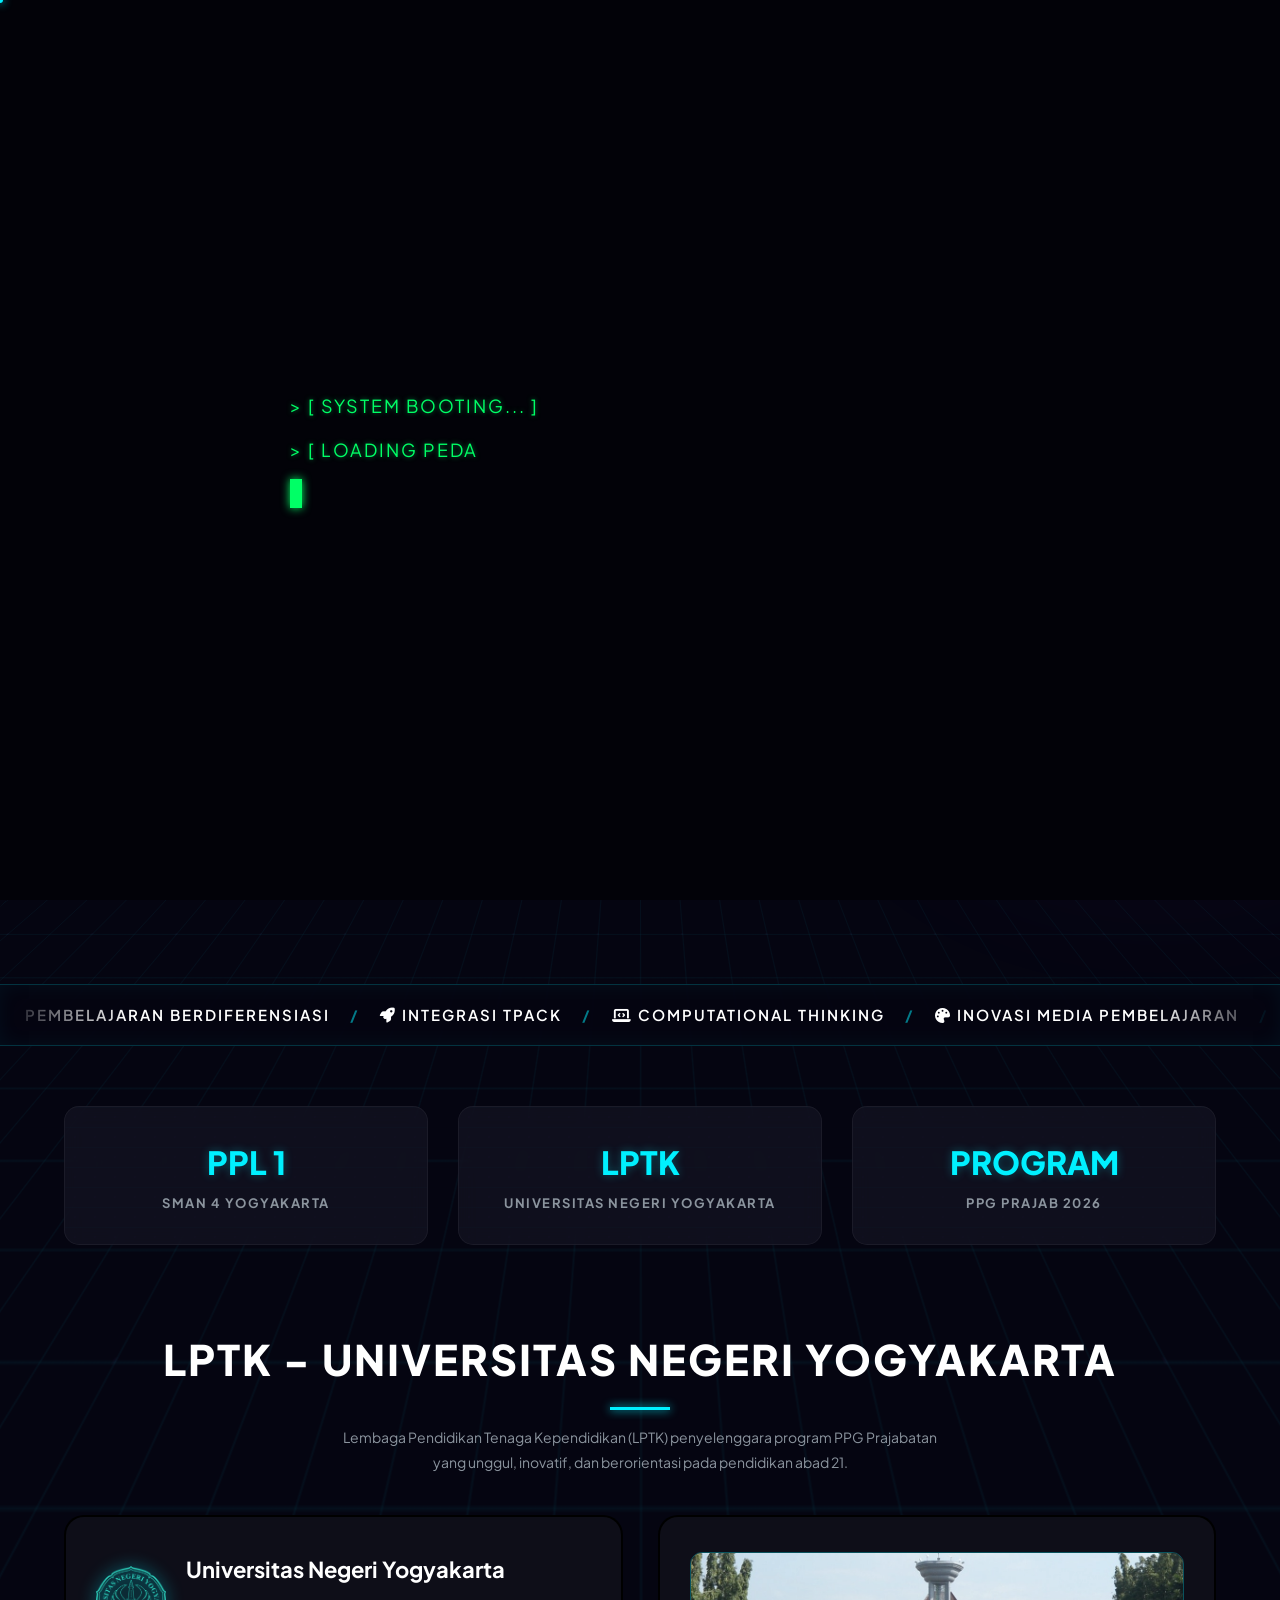
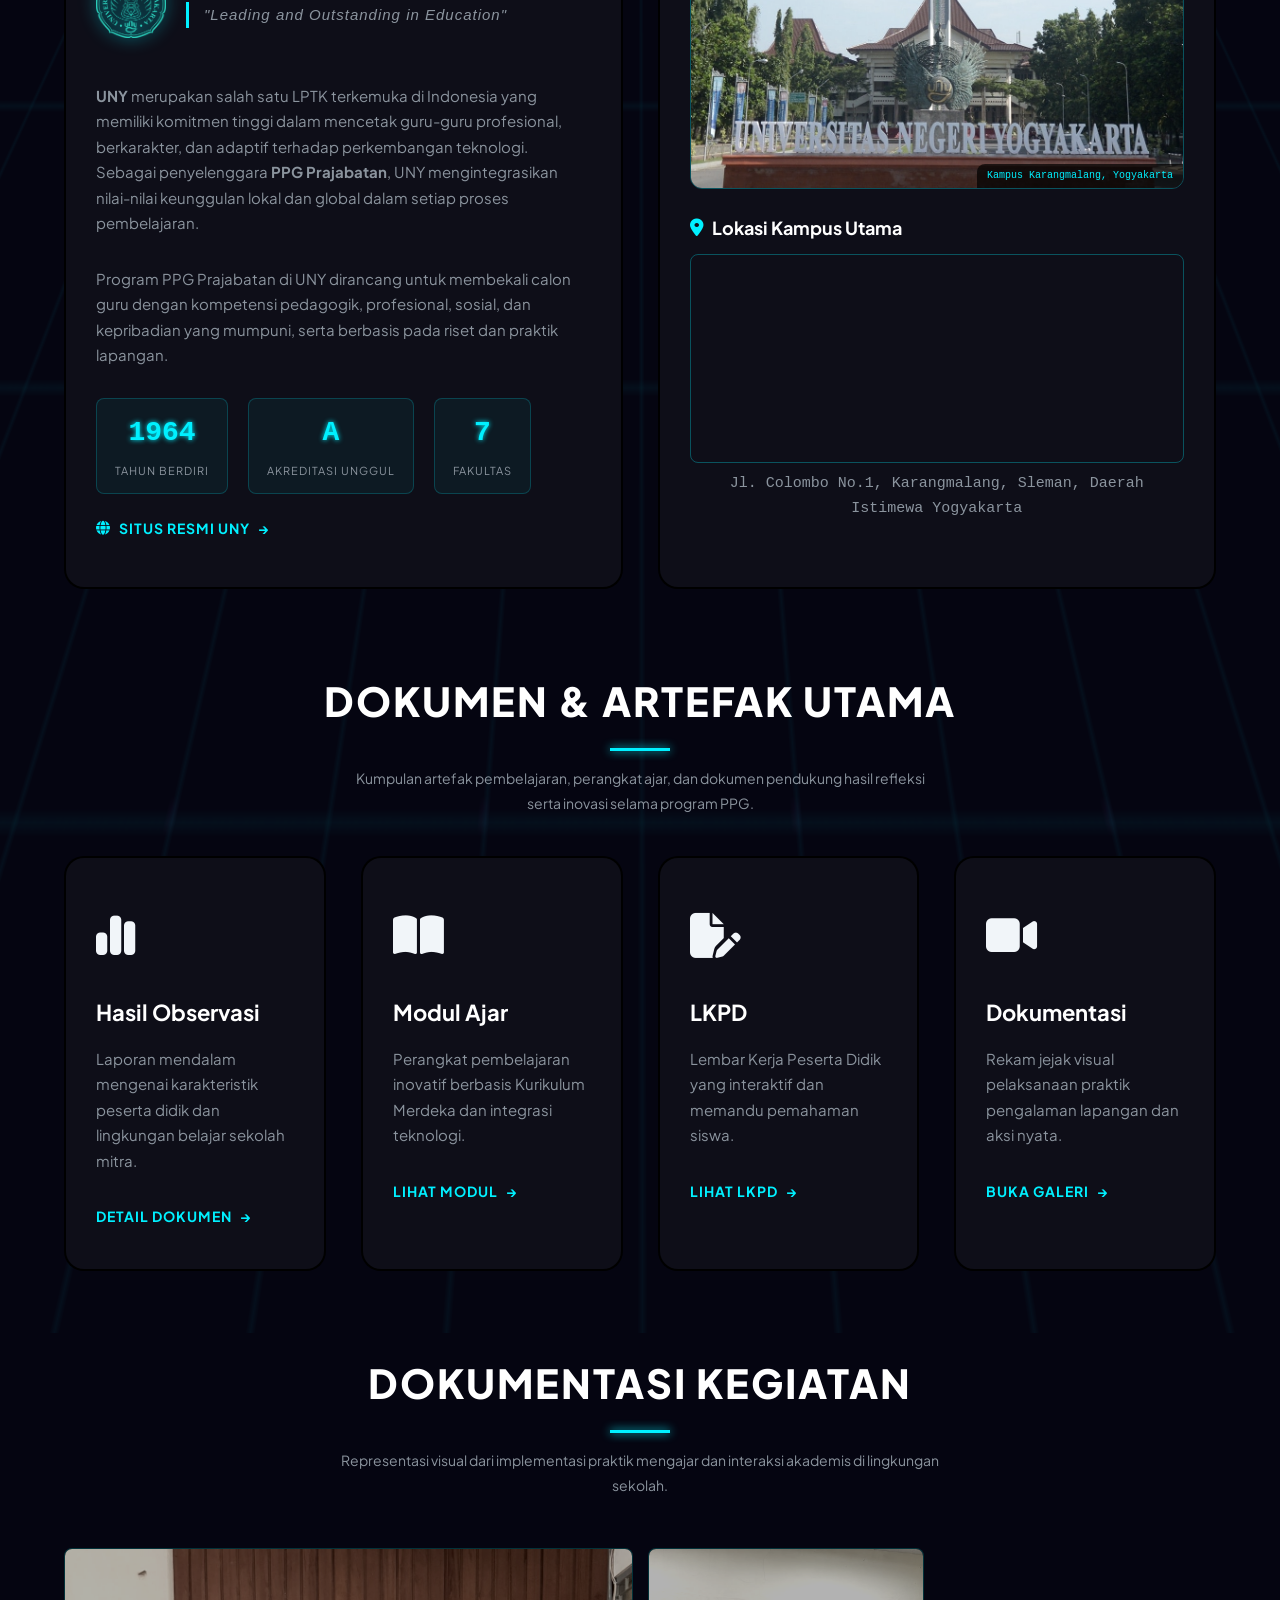
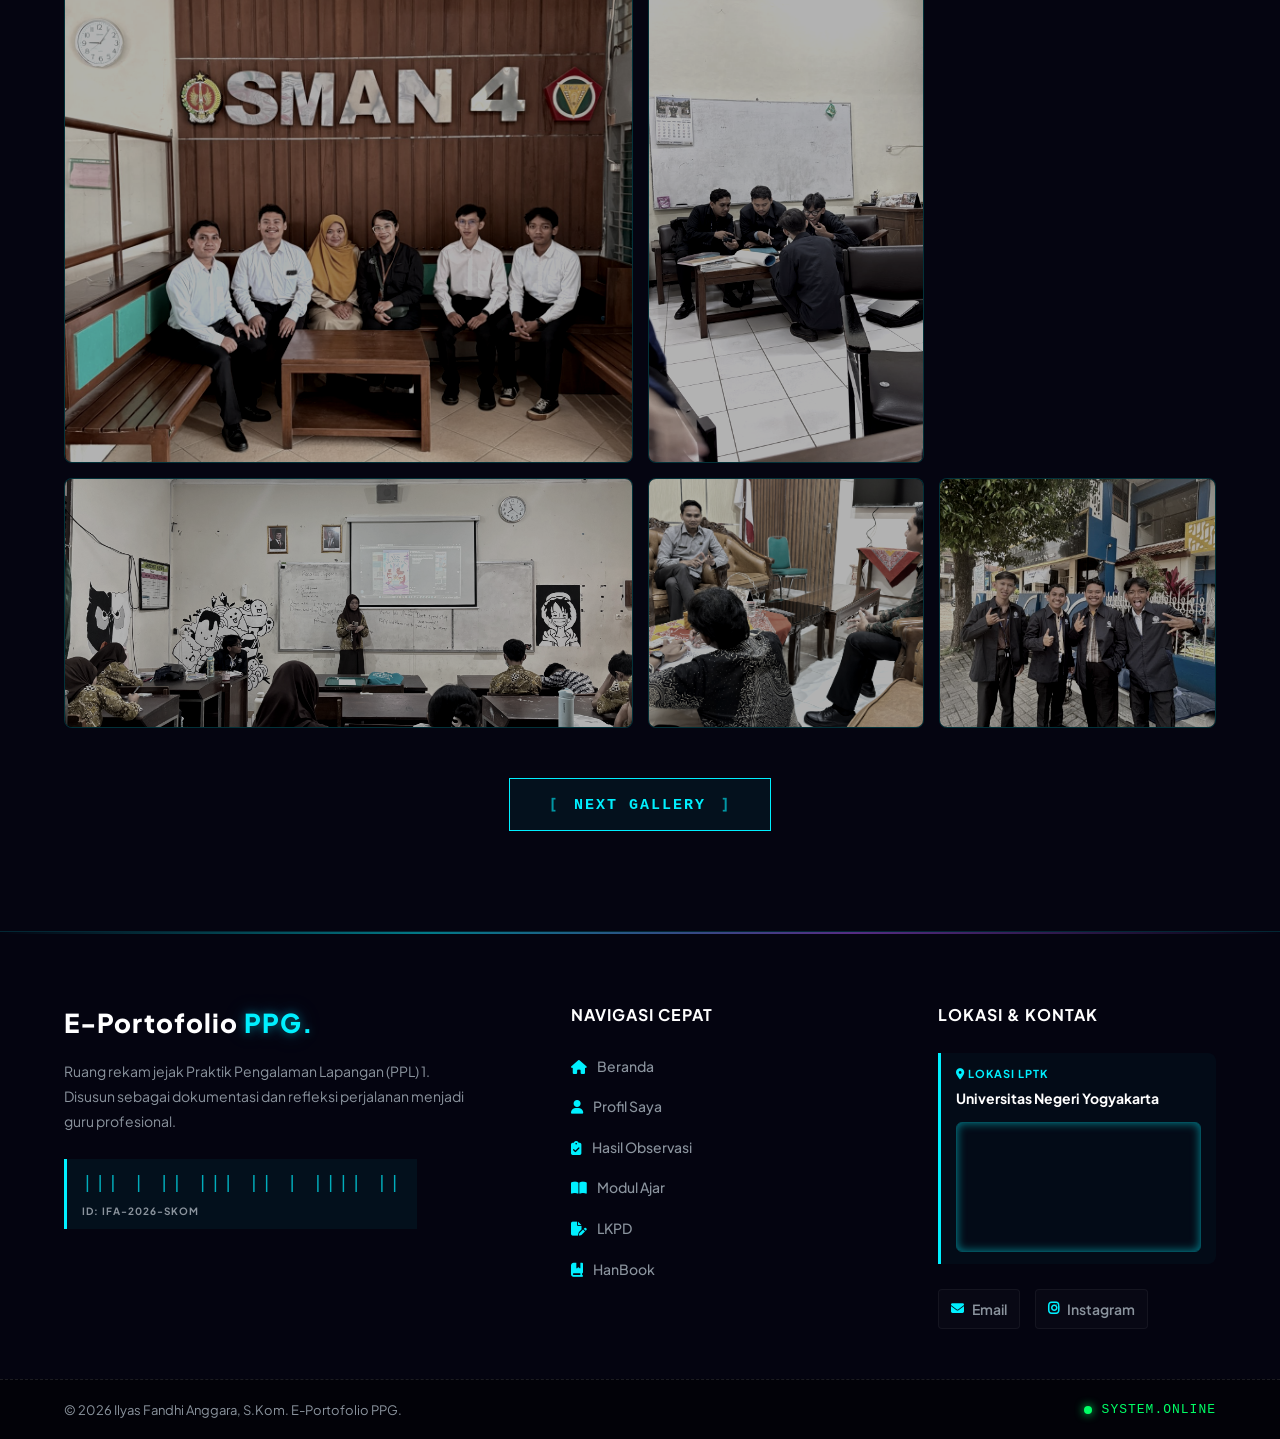
==== commit db7bbdd5: "update logo" ====
--- a/index.html
+++ b/index.html
@@ -87,13 +87,10 @@
 
         <div class="hero-image levitate-anim reveal">
           <div class="portrait-photo-wrapper">
-            <div class="hero-extreme-photo-bg-text-stack">
-              <span class="flicker outline-text">informatika</span>
-              <span class="flicker outline-text" style="animation-delay: 0.1s">informatika</span>
-              <span class="flicker outline-text" style="animation-delay: 0.2s">informatika</span>
-            </div>
-
-            <div class="photo-glow-aura spinning-aura-master"></div>
+            
+            <div class="uny-hero-logo">
+              <img src="Images/Logo Uny outlitne.png" alt="Logo UNY" class="uny-hero-spin" />
+            </div>
 
             <img src="Images/fototampan3.png" alt="Foto Ilyas Fandhi Anggara, S.Kom, Cyber-Guru" class="main-portrait-photo" />
           </div>
@@ -142,6 +139,100 @@
         <div class="data-streams"></div>
         <h4>PROGRAM</h4>
         <p>PPG Prajab 2026</p>
+      </div>
+    </section>
+
+    <section id="lptk-uny" class="lptk-section">
+      <div class="container">
+        <div class="section-header text-center">
+          <h2 class="section-title glitch-text" data-text="LPTK - UNIVERSITAS NEGERI YOGYAKARTA">
+            LPTK - UNIVERSITAS NEGERI YOGYAKARTA
+          </h2>
+          <div class="cyber-line"></div>
+          <p class="cyber-desc" style="max-width: 600px; margin: 0 auto">Lembaga Pendidikan Tenaga Kependidikan (LPTK) penyelenggara program PPG Prajabatan yang unggul, inovatif, dan berorientasi pada pendidikan abad 21.</p>
+        </div>
+
+        <div class="lptk-grid reveal">
+          <!-- KIRI: Info LPTK + Logo & Teks -->
+          <div class="lptk-info neon-card">
+            <div class="card-content">
+              <div class="holographic-projection"></div>
+              
+              <!-- HEADER: LOGO + JUDUL & MOTTO (sampingan) -->
+              <div class="lptk-header">
+                <div class="lptk-icon">
+                  <img src="Images/Logo Uny outlitne.png" alt="Logo UNY" class="uny-logo-img" />
+                </div>
+                <div class="lptk-title">
+                  <h3>Universitas Negeri Yogyakarta</h3>
+                  <p class="lptk-motto">"Leading and Outstanding in Education"</p>
+                </div>
+              </div>
+
+              <!-- DESKRIPSI LPTK -->
+              <div class="lptk-desc">
+                <p>
+                  <strong>UNY</strong> merupakan salah satu LPTK terkemuka di Indonesia yang memiliki komitmen tinggi dalam mencetak guru-guru profesional,
+                  berkarakter, dan adaptif terhadap perkembangan teknologi. Sebagai penyelenggara <strong>PPG Prajabatan</strong>, UNY mengintegrasikan
+                  nilai-nilai keunggulan lokal dan global dalam setiap proses pembelajaran.
+                </p>
+                <p>
+                  Program PPG Prajabatan di UNY dirancang untuk membekali calon guru dengan kompetensi pedagogik, profesional, sosial, dan kepribadian
+                  yang mumpuni, serta berbasis pada riset dan praktik lapangan.
+                </p>
+              </div>
+
+              <!-- STATS MINI UNY -->
+              <div class="uny-stats">
+                <div class="uny-stat-item">
+                  <span class="uny-stat-number">1964</span>
+                  <span class="uny-stat-label">Tahun Berdiri</span>
+                </div>
+                <div class="uny-stat-item">
+                  <span class="uny-stat-number">A</span>
+                  <span class="uny-stat-label">Akreditasi Unggul</span>
+                </div>
+                <div class="uny-stat-item">
+                  <span class="uny-stat-number">7</span>
+                  <span class="uny-stat-label">Fakultas</span>
+                </div>
+              </div>
+
+              <a href="https://www.uny.ac.id" target="_blank" class="card-link">
+                <i class="fa-solid fa-globe"></i> Situs Resmi UNY
+              </a>
+            </div>
+          </div>
+
+          <!-- KANAN: FOTO KAMPUS + MAPS -->
+          <div class="lptk-media neon-card">
+            <div class="card-content">
+              <div class="holographic-projection"></div>
+
+              <!-- FOTO KAMPUS -->
+              <div class="lptk-photo">
+                <img src="Images/UNY.jpg" alt="Kampus UNY Karangmalang" />
+                <div class="photo-credit">Kampus Karangmalang, Yogyakarta</div>
+              </div>
+
+              <!-- MAPS -->
+              <div class="lptk-maps">
+                <h4><i class="fa-solid fa-location-dot"></i> Lokasi Kampus Utama</h4>
+                <div class="map-wrapper-uny">
+                  <iframe 
+                    src="https://maps.google.com/maps?q=Universitas+Negeri+Yogyakarta,+Karangmalang,+Yogyakarta&t=&z=15&ie=UTF8&iwloc=&output=embed" 
+                    width="100%" 
+                    height="200" 
+                    style="border:0; border-radius: 8px;" 
+                    allowfullscreen="" 
+                    loading="lazy">
+                  </iframe>
+                </div>
+                <p class="map-caption">Jl. Colombo No.1, Karangmalang, Sleman, Daerah Istimewa Yogyakarta</p>
+              </div>
+            </div>
+          </div>
+        </div>
       </div>
     </section>
 
--- a/Css/style.css
+++ b/Css/style.css
@@ -494,25 +494,6 @@
   max-width: 550px;
 }
 
-.hero-extreme-photo-bg-text-stack {
-  position: absolute;
-  left: 50%; top: 50%;
-  transform: translate(-50%, -50%);
-  width: auto; max-width: 100%;
-  opacity: 0.15;
-  z-index: 0;
-  font-size: 60px;
-  font-weight: 800;
-  text-transform: uppercase;
-  line-height: 1.1;
-  display: flex;
-  flex-direction: column;
-  letter-spacing: -2px;
-  pointer-events: none;
-  align-items: center;
-  white-space: nowrap;
-}
-
 .hero-btns { display: flex; gap: 20px; }
 .btn {
   padding: 16px 38px;
@@ -577,33 +558,41 @@
   max-width: none;
 }
 
-.photo-glow-aura {
-  position: absolute;
-  width: 100%; height: 100%;
-  top: 0; left: 0;
-  background: radial-gradient(circle, rgba(0,240,255,0.2), transparent 70%), radial-gradient(circle at 70% 30%, rgba(168,85,247,0.15), transparent 60%);
-  opacity: 0.9;
-  z-index: 1;
-  filter: blur(10px);
-}
-
-.spinning-aura-master {
-  animation: spinRingCyber 15s linear infinite;
-  background-image: radial-gradient(circle, rgba(0,240,255,0.15) 1px, transparent 1px), conic-gradient(from 180deg at 50% 50%, transparent, rgba(0,240,255,0.1), transparent, rgba(168,85,247,0.05), transparent);
-  background-size: 8px 8px, 100% 100%;
-}
-
-@keyframes spinRingCyber {
-  100% { transform: rotate(360deg); background-position: center; }
-}
-
-.levitate-anim {
-  animation: levitateWOW 6s ease-in-out infinite;
-}
-@keyframes levitateWOW {
-  0%,100% { transform: translateY(0); }
-  50% { transform: translateY(-25px); }
-}
+/* Logo UNY di Hero (menggantikan aura) */
+    .uny-hero-logo {
+      position: absolute;
+      top: 50%;
+      left: 50%;
+      width: 90%;
+      height: 90%;
+      transform: translate(-50%, -50%);
+      display: flex;
+      align-items: center;
+      justify-content: center;
+      z-index: 2;
+      pointer-events: none;
+    }
+    .uny-hero-spin {
+      width: 480px;
+      height: auto;
+      opacity: 0.2;
+      filter: drop-shadow(0 0 15px var(--primary));
+      animation: spinLogoUNY 20s linear infinite;
+    }
+    /* @keyframes spinLogoUNY {
+      from { transform: rotate(0deg); }
+      to { transform: rotate(360deg); }
+    } */
+    @media (max-width: 768px) {
+      .uny-hero-spin { width: 180px; opacity: 0.15; }
+    }
+    .levitate-anim {
+      animation: levitateWOW 6s ease-in-out infinite;
+    }
+    @keyframes levitateWOW {
+      0%,100% { transform: translateY(0); }
+      50% { transform: translateY(-25px); }
+    }
 
 /* =========================================
    STATS SECTION
@@ -612,7 +601,7 @@
   display: grid;
   grid-template-columns: repeat(3, 1fr);
   gap: 30px;
-  margin: 0 auto 100px;
+  margin: 0 auto 0px;
 }
 .stat-card {
   background: var(--card-bg);
@@ -656,14 +645,237 @@
 }
 
 /* =========================================
+   SECTION LPTK UNY
+   ========================================= */
+.lptk-section {
+  padding: 80px 0;
+  position: relative;
+  z-index: 5;
+}
+
+.section-header.text-center {
+  text-align: center;
+  margin-bottom: 40px;
+}
+
+.section-title {
+  font-size: 2.5rem;
+  text-transform: uppercase;
+  letter-spacing: 2px;
+  margin-bottom: 5px;
+}
+
+.cyber-line {
+  width: 60px;
+  height: 3px;
+  background: var(--primary);
+  margin: 15px auto;
+  box-shadow: 0 0 10px var(--primary);
+}
+
+.cyber-desc {
+  max-width: 700px;
+  margin: 0 auto;
+  color: var(--text-muted);
+}
+
+/* GRID 2 KOLOM */
+.lptk-grid {
+  display: grid;
+  grid-template-columns: 1fr 1fr;
+  gap: 35px;
+  margin-top: 30px;
+}
+
+/* KARTU */
+.lptk-info .card-content,
+.lptk-media .card-content {
+  padding: 35px 30px;
+}
+
+/* HEADER LOGO + TEKS (SAMPINGAN) */
+.lptk-header {
+  display: flex;
+  align-items: center;
+  gap: 20px;
+  margin-bottom: 25px;
+  flex-wrap: wrap;
+}
+
+.uny-logo-img {
+  width: 70px;
+  height: auto;
+  filter: drop-shadow(0 0 8px var(--primary));
+  transition: filter 0.3s ease, transform 0.3s ease;
+}
+
+.uny-logo-img:hover {
+  filter: drop-shadow(0 0 15px var(--primary));
+  transform: scale(1.02);
+}
+
+.lptk-title h3 {
+  font-size: 28px;
+  margin-bottom: 5px;
+  color: var(--white);
+}
+
+.lptk-motto {
+  font-style: italic;
+  color: var(--primary);
+  margin: 0;
+  letter-spacing: 1px;
+  border-left: 3px solid var(--primary);
+  padding-left: 15px;
+}
+
+/* DESKRIPSI */
+.lptk-desc p {
+  margin-bottom: 15px;
+  color: var(--text-muted);
+  line-height: 1.7;
+}
+
+/* STATS UNY */
+.uny-stats {
+  display: flex;
+  flex-wrap: wrap;
+  gap: 20px;
+  margin: 30px 0 20px;
+}
+
+.uny-stat-item {
+  text-align: center;
+  background: rgba(0, 240, 255, 0.05);
+  padding: 12px 18px;
+  border-radius: 8px;
+  border: 1px solid rgba(0, 240, 255, 0.2);
+  min-width: 90px;
+}
+
+.uny-stat-number {
+  display: block;
+  font-size: 28px;
+  font-weight: 800;
+  color: var(--primary);
+  font-family: monospace;
+  text-shadow: 0 0 5px var(--primary);
+}
+
+.uny-stat-label {
+  font-size: 11px;
+  text-transform: uppercase;
+  letter-spacing: 1px;
+  color: var(--text-muted);
+}
+
+/* FOTO KAMPUS */
+.lptk-photo {
+  position: relative;
+  border-radius: 12px;
+  overflow: hidden;
+  margin-bottom: 25px;
+  border: 1px solid rgba(0, 240, 255, 0.3);
+  transition: all 0.3s ease;
+}
+
+.lptk-photo img {
+  width: 100%;
+  height: auto;
+  display: block;
+  filter: grayscale(30%) contrast(110%);
+  transition: transform 0.5s ease, filter 0.3s ease;
+}
+
+.lptk-photo:hover img {
+  transform: scale(1.02);
+  filter: grayscale(0%) contrast(120%);
+}
+
+.photo-credit {
+  position: absolute;
+  bottom: 0;
+  right: 0;
+  background: rgba(0, 0, 0, 0.7);
+  color: var(--primary);
+  font-size: 10px;
+  padding: 4px 10px;
+  font-family: monospace;
+  border-top-left-radius: 8px;
+}
+
+/* MAPS */
+.lptk-maps h4 {
+  font-size: 18px;
+  margin-bottom: 12px;
+  color: var(--white);
+  display: flex;
+  align-items: center;
+  gap: 8px;
+}
+
+.lptk-maps h4 i {
+  color: var(--primary);
+}
+
+.map-wrapper-uny {
+  border-radius: 8px;
+  overflow: hidden;
+  border: 1px solid rgba(0, 240, 255, 0.3);
+  transition: all 0.3s ease;
+}
+
+.map-wrapper-uny:hover {
+  border-color: var(--primary);
+  box-shadow: 0 0 15px rgba(0, 240, 255, 0.3);
+}
+
+.map-caption {
+  font-size: 12px;
+  color: var(--text-muted);
+  margin-top: 8px;
+  text-align: center;
+  font-family: monospace;
+}
+
+/* RESPONSIVE */
+@media (max-width: 900px) {
+  .lptk-grid {
+    grid-template-columns: 1fr;
+  }
+  .uny-stats {
+    justify-content: center;
+  }
+}
+
+@media (max-width: 600px) {
+  .lptk-header {
+    flex-direction: column;
+    text-align: center;
+  }
+  .lptk-motto {
+    border-left: none;
+    border-top: 2px solid var(--primary);
+    padding-left: 0;
+    padding-top: 10px;
+  }
+  .section-title {
+    font-size: 1.8rem;
+  }
+  .lptk-title h3 {
+    font-size: 24px;
+  }
+}
+
+/* =========================================
    DOKUMEN SECTION
    ========================================= */
-.dokumen-section { padding: 50px 0 100px 0; }
+.dokumen-section { padding: 0px 0 80px 0; }
 .section-title {
   text-align: center;
   font-size: 42px;
   font-weight: 800;
-  margin-bottom: 60px;
+  margin-bottom: 5px;
   color: var(--white);
 }
 .card-grid {
@@ -1205,11 +1417,7 @@
   .hero-btns {
     justify-content: center;
   }
-  /* Responsive Teks Belakang Foto */
-  .hero-extreme-photo-bg-text-stack {
-    font-size: 40px;
-    left: 50%;
-  }
+
   .main-portrait-photo {
     height: 60vh;
   }
@@ -1253,7 +1461,6 @@
   .hero { padding: 40px 0; }
   .hero h1 { font-size: 40px; }
   .hero-btns { flex-direction: column; }
-  .hero-extreme-photo-bg-text-stack { font-size: 30px; left: 50%; letter-spacing: -1px; }
   .main-portrait-photo { height: 50vh; }
   .stats-grid { grid-template-columns: 1fr; gap: 20px; }
   .photo-glow-aura {
@@ -1282,5 +1489,17 @@
   .bottom-flex { flex-direction: column; text-align: center; }
   .cyber-gallery { display: flex; flex-direction: column; gap: 20px; }
   .gallery-item { height: 250px; width: 100%; }
+  .photo-glow-aura {
+  position: absolute;
+  width: 120px;
+  top: 0; left: 0;
+  background: radial-gradient(circle, rgba(0,240,255,0.2), transparent 70%), radial-gradient(circle at 70% 30%, rgba(168,85,247,0.15), transparent 60%);
+  opacity: 0.9;
+  z-index: 1;
+  opacity: 0.9;
+  margin-left: 100px;
+  z-index: 1;
+  filter: blur(10px);
+}
   
 }
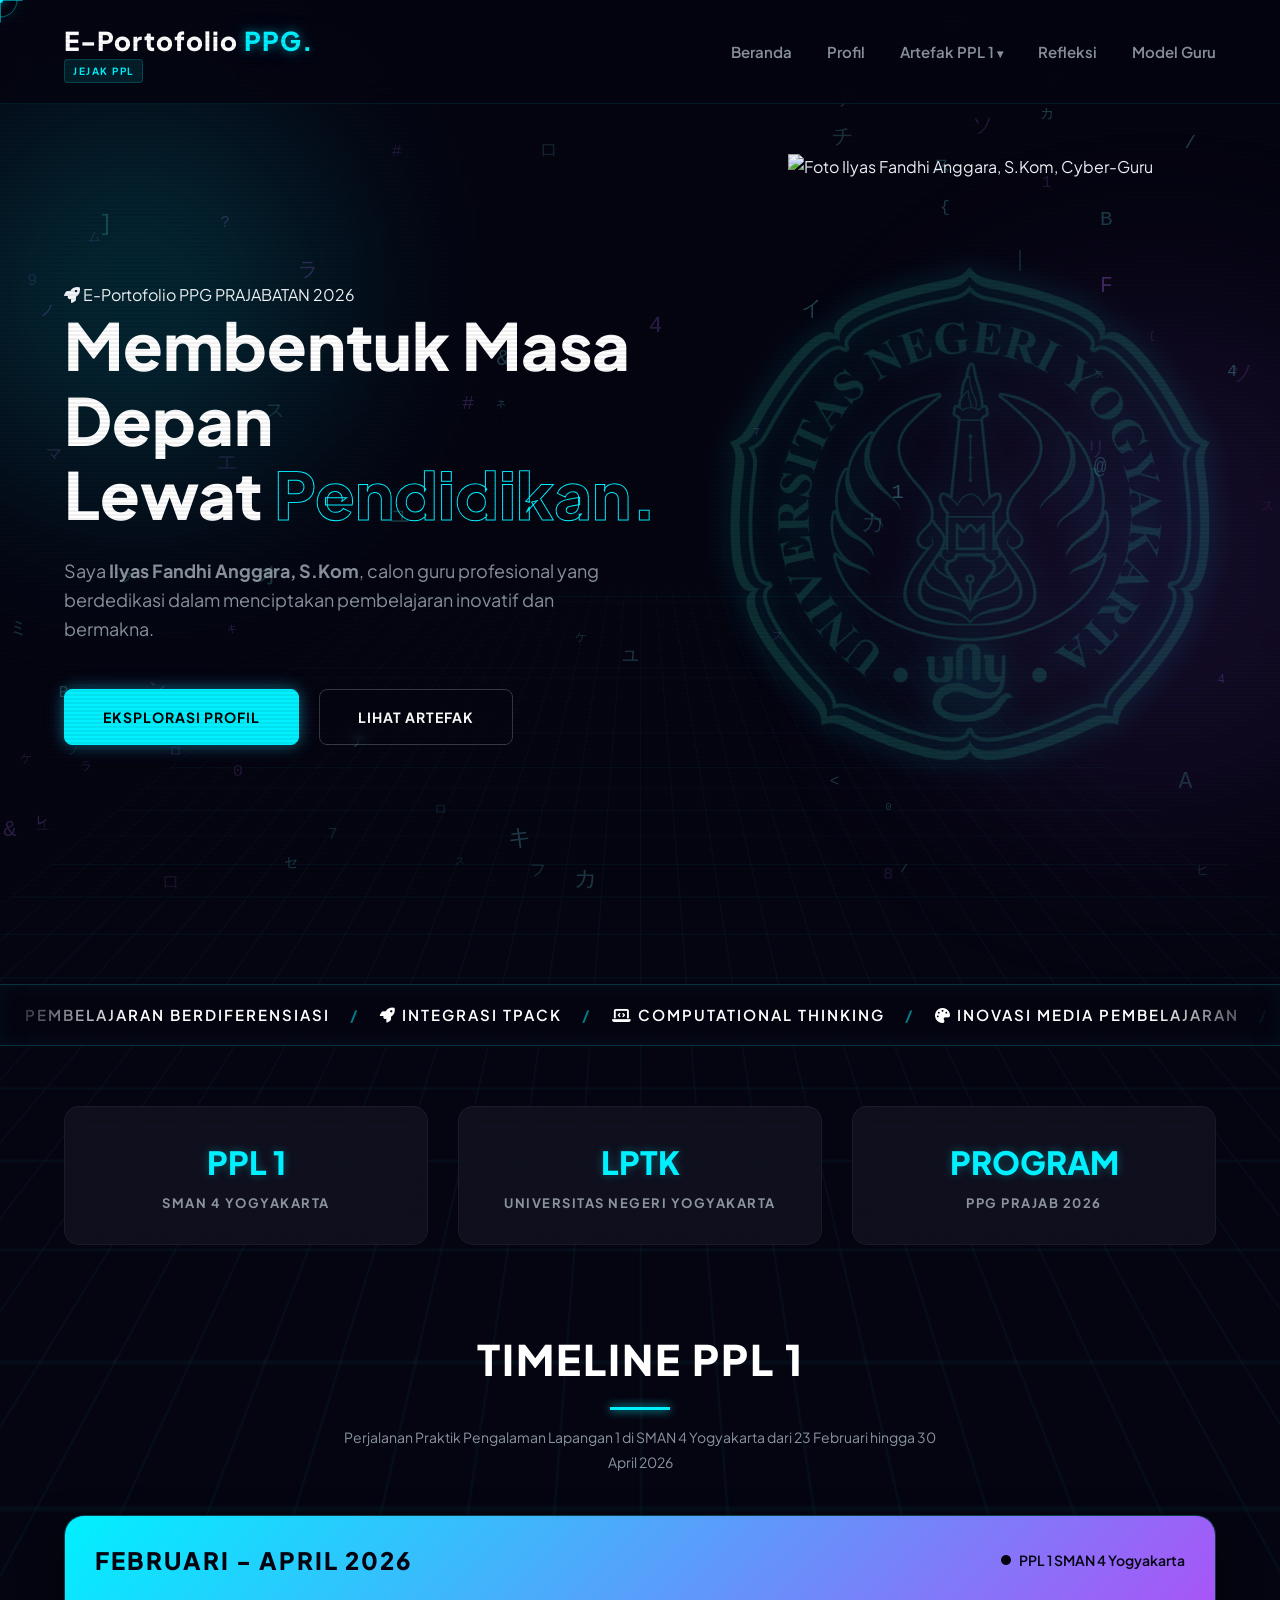
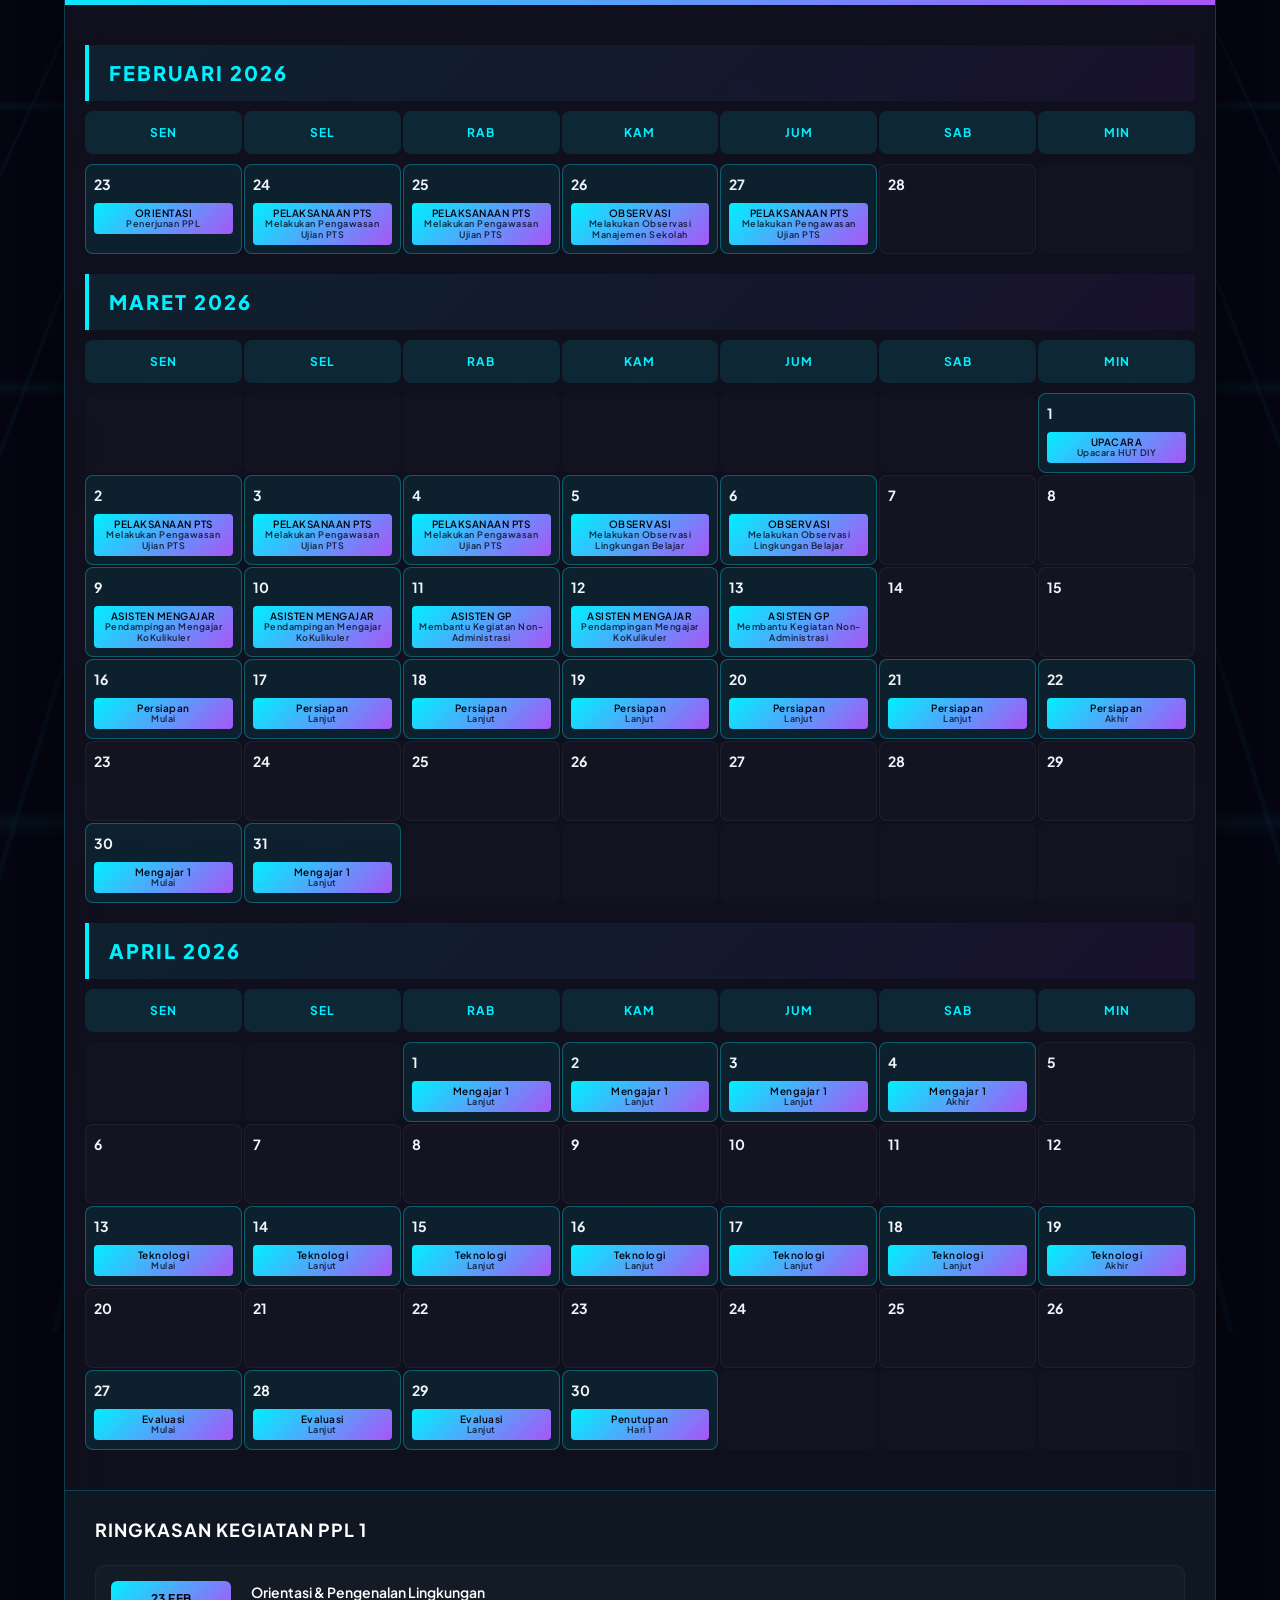
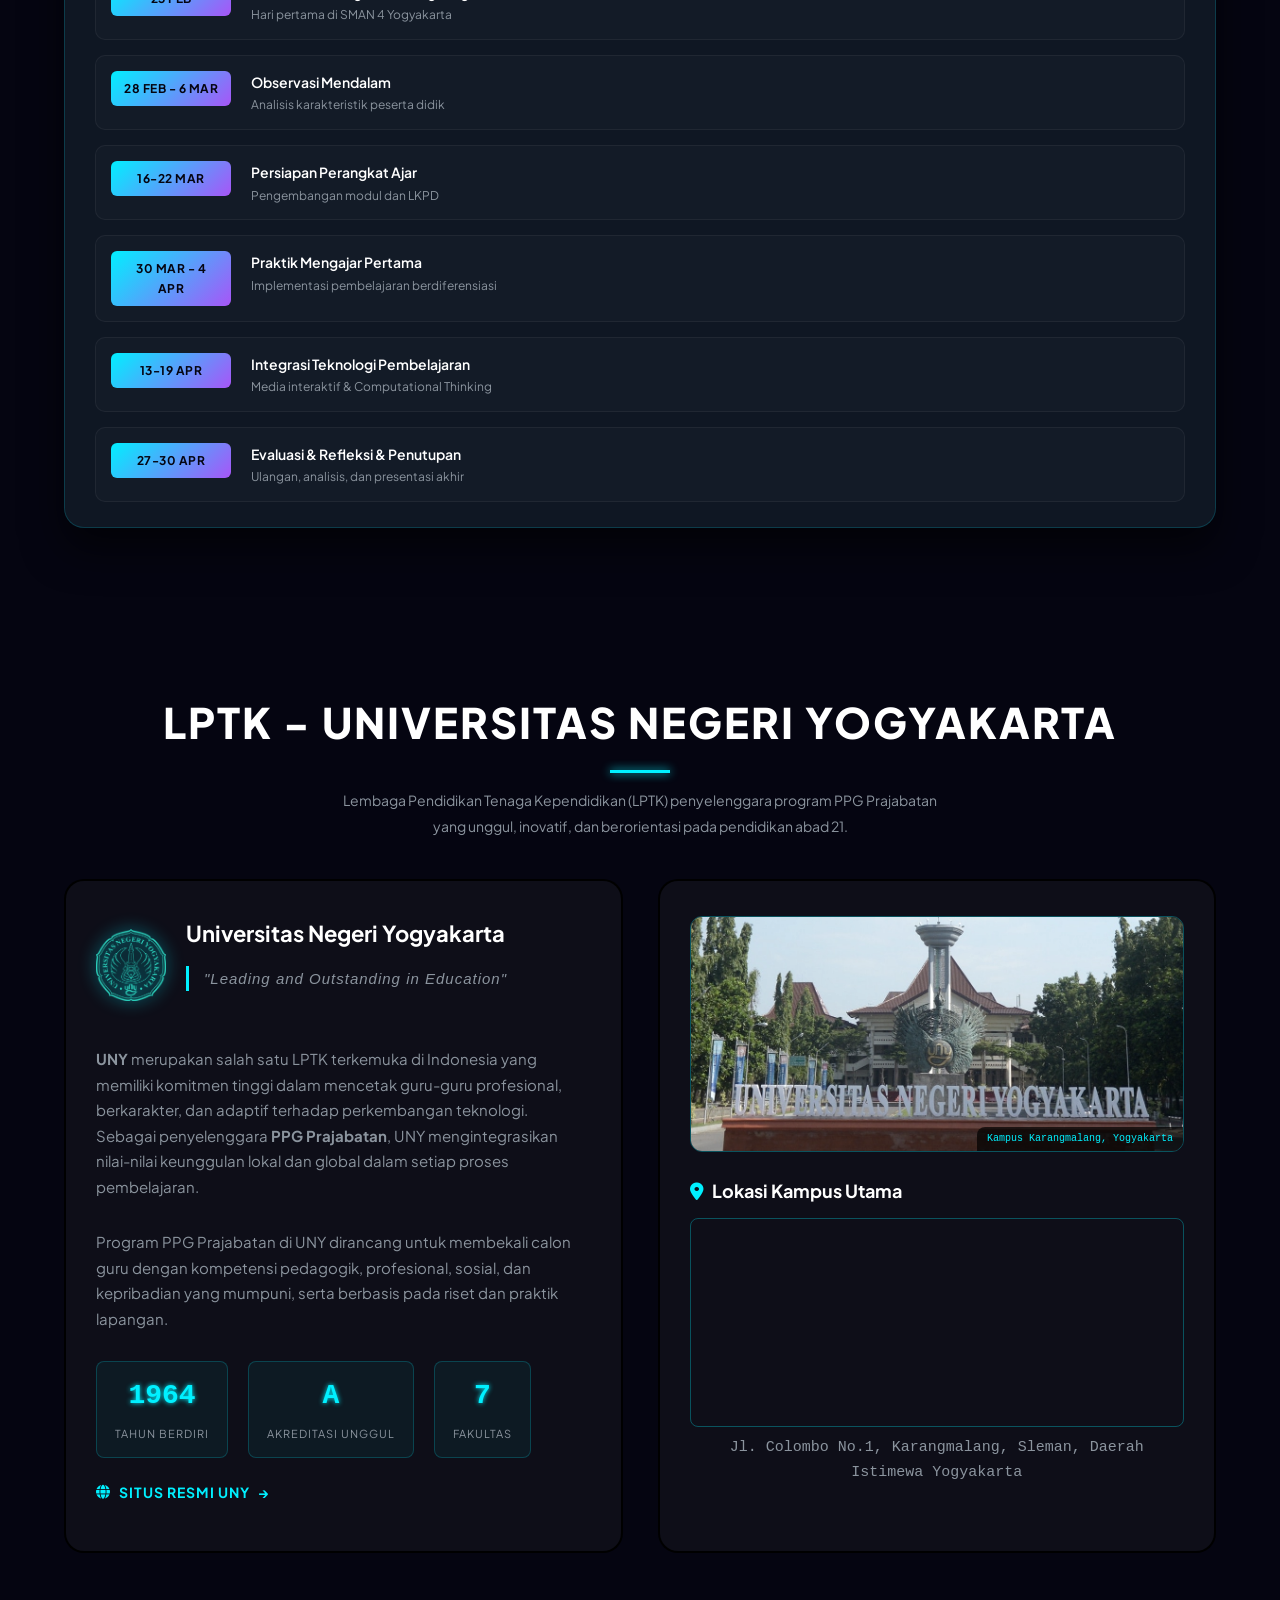
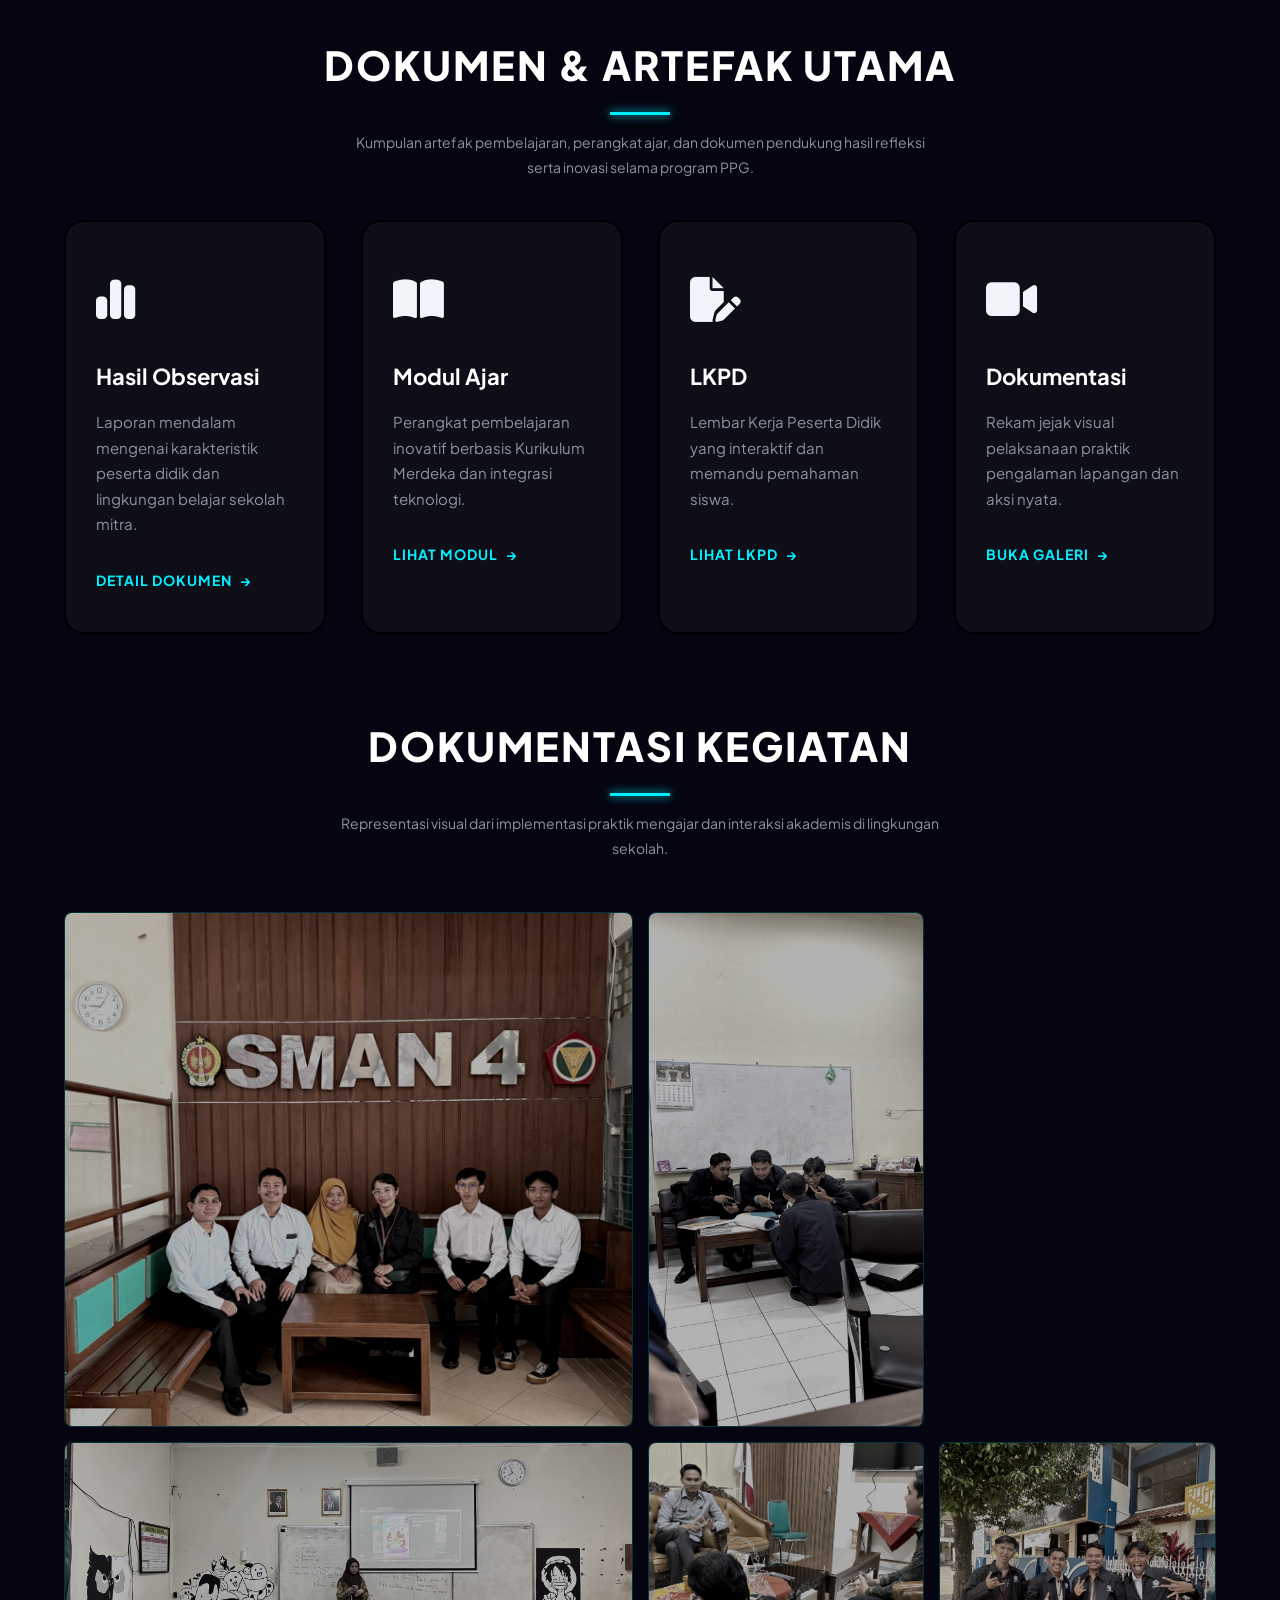
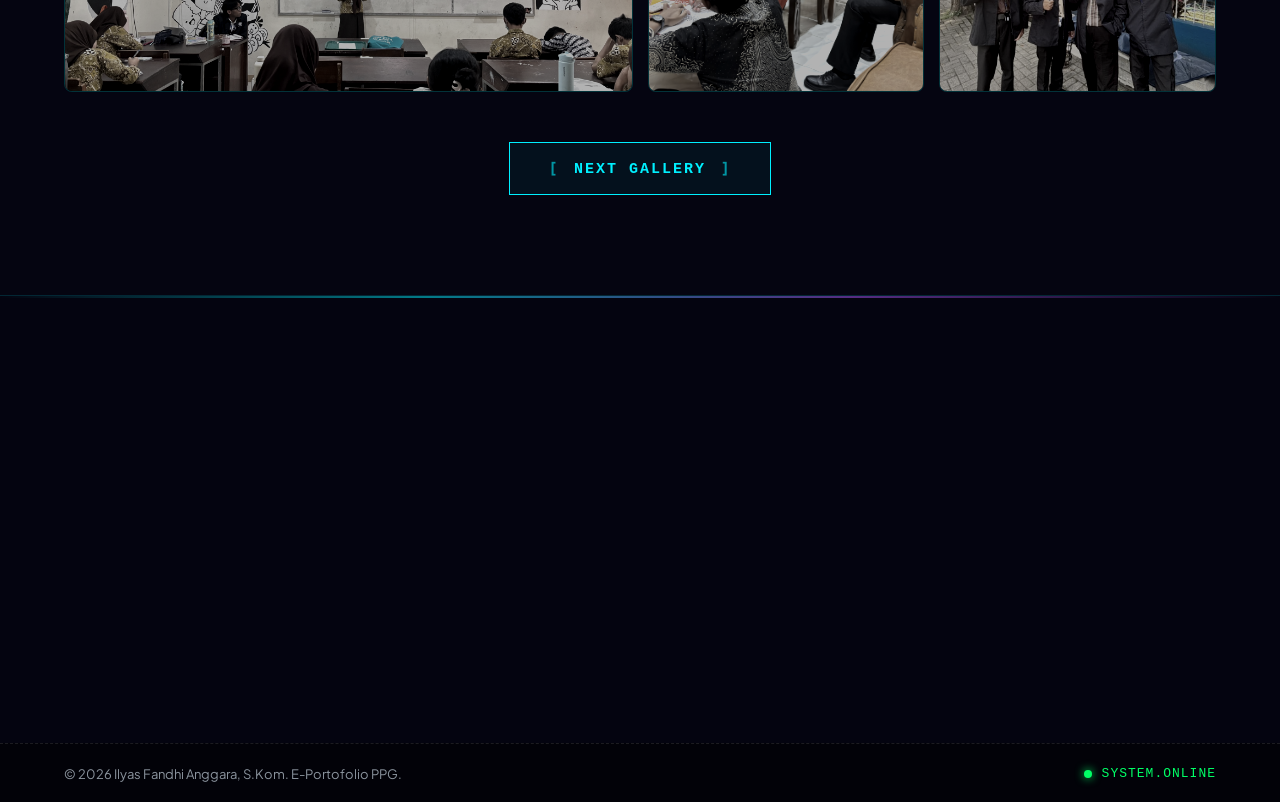
==== commit b71cc733: "update tgl" ====
--- a/index.html
+++ b/index.html
@@ -14,14 +14,14 @@
   <body>
     <div class="cyber-cursor-dot" id="cursor-dot"></div>
     <div class="cyber-cursor-ring" id="cursor-ring"></div>
-    <div id="cyber-preloader">
+    <!-- <div id="cyber-preloader">
       <div class="terminal-box">
         <p id="term-1" class="term-text"></p>
         <p id="term-2" class="term-text"></p>
         <p id="term-3" class="term-text neon-text"></p>
         <span class="cursor">_</span>
       </div>
-    </div>
+    </div> -->
     <div class="scanlines"></div>
 
     <div class="bg-grid-cyber"></div>
@@ -87,7 +87,6 @@
 
         <div class="hero-image levitate-anim reveal">
           <div class="portrait-photo-wrapper">
-            
             <div class="uny-hero-logo">
               <img src="Images/Logo Uny outlitne.png" alt="Logo UNY" class="uny-hero-spin" />
             </div>
@@ -142,12 +141,378 @@
       </div>
     </section>
 
+    <!-- Popup untuk event di HP -->
+    <div id="event-popup" style="display: none">
+      <div class="event-popup-content">
+        <span class="popup-title"></span>
+        <span class="popup-time"></span>
+        <button class="popup-close">&times;</button>
+      </div>
+    </div>
+
+    <section id="timeline" class="timeline-section">
+      <div class="container">
+        <div class="section-header text-center">
+          <h2 class="section-title glitch-text" data-text="TIMELINE PPL 1">TIMELINE PPL 1</h2>
+          <div class="cyber-line"></div>
+          <p class="cyber-desc" style="max-width: 600px; margin: 0 auto">Perjalanan Praktik Pengalaman Lapangan 1 di SMAN 4 Yogyakarta dari 23 Februari hingga 30 April 2026</p>
+        </div>
+
+        <div class="calendar-container reveal">
+          <div class="calendar-header">
+            <h3 class="calendar-month">Februari - April 2026</h3>
+            <div class="calendar-legend">
+              <span class="legend-item"><i class="fa-solid fa-circle"></i> PPL 1 SMAN 4 Yogyakarta</span>
+            </div>
+          </div>
+
+          <div class="calendar-grid">
+            <!-- ==================== FEBRUARI 2026 ==================== -->
+            <div class="month-block">
+              <div class="month-header">
+                <span class="month-title">Februari 2026</span>
+              </div>
+              <div class="calendar-weekdays">
+                <div class="weekday">Sen</div>
+                <div class="weekday">Sel</div>
+                <div class="weekday">Rab</div>
+                <div class="weekday">Kam</div>
+                <div class="weekday">Jum</div>
+                <div class="weekday">Sab</div>
+                <div class="weekday">Min</div>
+              </div>
+              <!-- Hanya baris minggu yang berisi 23-28 (Sen-Sab), Minggu kosong -->
+              <div class="calendar-week">
+                <div class="calendar-day event-day">
+                  <span class="day-number">23</span>
+                  <div class="event-item"><span class="event-title">ORIENTASI</span><span class="event-time">Penerjunan PPL</span></div>
+                </div>
+                <div class="calendar-day event-day">
+                  <span class="day-number">24</span>
+                  <div class="event-item"><span class="event-title">PELAKSANAAN PTS</span><span class="event-time">Melakukan Pengawasan Ujian PTS</span></div>
+                </div>
+                <div class="calendar-day event-day">
+                  <span class="day-number">25</span>
+                  <div class="event-item"><span class="event-title">PELAKSANAAN PTS</span><span class="event-time">Melakukan Pengawasan Ujian PTS</span></div>
+                </div>
+                <div class="calendar-day event-day">
+                  <span class="day-number">26</span>
+                  <div class="event-item"><span class="event-title">OBSERVASI</span><span class="event-time">Melakukan Observasi Manajemen Sekolah</span></div>
+                </div>
+                <div class="calendar-day event-day">
+                  <span class="day-number">27</span>
+                  <div class="event-item"><span class="event-title">PELAKSANAAN PTS</span><span class="event-time">Melakukan Pengawasan Ujian PTS</span></div>
+                </div>
+                <div class="calendar-day"><span class="day-number">28</span></div>
+                <div class="calendar-day empty-day"><span class="day-number" style="visibility: hidden">0</span></div>
+              </div>
+            </div>
+
+            <!-- ==================== MARET 2026 ==================== -->
+            <div class="month-block">
+              <div class="month-header">
+                <span class="month-title">Maret 2026</span>
+              </div>
+              <div class="calendar-weekdays">
+                <div class="weekday">Sen</div>
+                <div class="weekday">Sel</div>
+                <div class="weekday">Rab</div>
+                <div class="weekday">Kam</div>
+                <div class="weekday">Jum</div>
+                <div class="weekday">Sab</div>
+                <div class="weekday">Min</div>
+              </div>
+              <!-- Baris 1: hanya Minggu 1 Maret, kolom 1-6 kosong -->
+              <div class="calendar-week">
+                <div class="calendar-day empty-day"></div>
+                <div class="calendar-day empty-day"></div>
+                <div class="calendar-day empty-day"></div>
+                <div class="calendar-day empty-day"></div>
+                <div class="calendar-day empty-day"></div>
+                <div class="calendar-day empty-day"></div>
+                <div class="calendar-day event-day">
+                  <span class="day-number">1</span>
+                  <div class="event-item"><span class="event-title">UPACARA</span><span class="event-time">Upacara HUT DIY</span></div>
+                </div>
+              </div>
+              <!-- Baris 2: 2-8 Maret -->
+              <div class="calendar-week">
+                <div class="calendar-day event-day">
+                  <span class="day-number">2</span>
+                  <div class="event-item"><span class="event-title">PELAKSANAAN PTS</span><span class="event-time">Melakukan Pengawasan Ujian PTS</span></div>
+                </div>
+                <div class="calendar-day event-day">
+                  <span class="day-number">3</span>
+                  <div class="event-item"><span class="event-title">PELAKSANAAN PTS</span><span class="event-time">Melakukan Pengawasan Ujian PTS</span></div>
+                </div>
+                <div class="calendar-day event-day">
+                  <span class="day-number">4</span>
+                  <div class="event-item"><span class="event-title">PELAKSANAAN PTS</span><span class="event-time">Melakukan Pengawasan Ujian PTS</span></div>
+                </div>
+                <div class="calendar-day event-day">
+                  <span class="day-number">5</span>
+                  <div class="event-item"><span class="event-title">OBSERVASI</span><span class="event-time">Melakukan Observasi Lingkungan Belajar</span></div>
+                </div>
+                <div class="calendar-day event-day">
+                  <span class="day-number">6</span>
+                  <div class="event-item"><span class="event-title">OBSERVASI</span><span class="event-time">Melakukan Observasi Lingkungan Belajar</span></div>
+                </div>
+                <div class="calendar-day"><span class="day-number">7</span></div>
+                <div class="calendar-day"><span class="day-number">8</span></div>
+              </div>
+              <!-- Baris 3: 9-15 -->
+              <div class="calendar-week">
+                <div class="calendar-day event-day">
+                  <span class="day-number">9</span>
+                  <div class="event-item"><span class="event-title">ASISTEN MENGAJAR</span><span class="event-time">Pendampingan Mengajar KoKulikuler</span></div>
+                </div>
+                <div class="calendar-day event-day">
+                  <span class="day-number">10</span>
+                  <div class="event-item"><span class="event-title">ASISTEN MENGAJAR</span><span class="event-time">Pendampingan Mengajar KoKulikuler</span></div>
+                </div>
+                <div class="calendar-day event-day">
+                  <span class="day-number">11</span>
+                  <div class="event-item"><span class="event-title">ASISTEN GP</span><span class="event-time">Membantu Kegiatan Non-Administrasi</span></div>
+                </div>
+                <div class="calendar-day event-day">
+                  <span class="day-number">12</span>
+                  <div class="event-item"><span class="event-title">ASISTEN MENGAJAR</span><span class="event-time">Pendampingan Mengajar KoKulikuler</span></div>
+                </div>
+                <div class="calendar-day event-day">
+                  <span class="day-number">13</span>
+                  <div class="event-item"><span class="event-title">ASISTEN GP</span><span class="event-time">Membantu Kegiatan Non-Administrasi</span></div>
+                </div>      
+                <div class="calendar-day"><span class="day-number">14</span></div>
+                <div class="calendar-day"><span class="day-number">15</span></div>
+              </div>
+              <!-- Baris 4: 16-22 -->
+              <div class="calendar-week">
+                <div class="calendar-day event-day">
+                  <span class="day-number">16</span>
+                  <div class="event-item"><span class="event-title">Persiapan</span><span class="event-time">Mulai</span></div>
+                </div>
+                <div class="calendar-day event-day">
+                  <span class="day-number">17</span>
+                  <div class="event-item"><span class="event-title">Persiapan</span><span class="event-time">Lanjut</span></div>
+                </div>
+                <div class="calendar-day event-day">
+                  <span class="day-number">18</span>
+                  <div class="event-item"><span class="event-title">Persiapan</span><span class="event-time">Lanjut</span></div>
+                </div>
+                <div class="calendar-day event-day">
+                  <span class="day-number">19</span>
+                  <div class="event-item"><span class="event-title">Persiapan</span><span class="event-time">Lanjut</span></div>
+                </div>
+                <div class="calendar-day event-day">
+                  <span class="day-number">20</span>
+                  <div class="event-item"><span class="event-title">Persiapan</span><span class="event-time">Lanjut</span></div>
+                </div>
+                <div class="calendar-day event-day">
+                  <span class="day-number">21</span>
+                  <div class="event-item"><span class="event-title">Persiapan</span><span class="event-time">Lanjut</span></div>
+                </div>
+                <div class="calendar-day event-day">
+                  <span class="day-number">22</span>
+                  <div class="event-item"><span class="event-title">Persiapan</span><span class="event-time">Akhir</span></div>
+                </div>
+              </div>
+              <!-- Baris 5: 23-29 -->
+              <div class="calendar-week">
+                <div class="calendar-day"><span class="day-number">23</span></div>
+                <div class="calendar-day"><span class="day-number">24</span></div>
+                <div class="calendar-day"><span class="day-number">25</span></div>
+                <div class="calendar-day"><span class="day-number">26</span></div>
+                <div class="calendar-day"><span class="day-number">27</span></div>
+                <div class="calendar-day"><span class="day-number">28</span></div>
+                <div class="calendar-day"><span class="day-number">29</span></div>
+              </div>
+              <!-- Baris 6: 30-31 (Senin 30, Selasa 31), sisanya kosong -->
+              <div class="calendar-week">
+                <div class="calendar-day event-day">
+                  <span class="day-number">30</span>
+                  <div class="event-item"><span class="event-title">Mengajar 1</span><span class="event-time">Mulai</span></div>
+                </div>
+                <div class="calendar-day event-day">
+                  <span class="day-number">31</span>
+                  <div class="event-item"><span class="event-title">Mengajar 1</span><span class="event-time">Lanjut</span></div>
+                </div>
+                <div class="calendar-day empty-day"></div>
+                <div class="calendar-day empty-day"></div>
+                <div class="calendar-day empty-day"></div>
+                <div class="calendar-day empty-day"></div>
+                <div class="calendar-day empty-day"></div>
+              </div>
+            </div>
+
+            <!-- ==================== APRIL 2026 ==================== -->
+            <div class="month-block">
+              <div class="month-header">
+                <span class="month-title">April 2026</span>
+              </div>
+              <div class="calendar-weekdays">
+                <div class="weekday">Sen</div>
+                <div class="weekday">Sel</div>
+                <div class="weekday">Rab</div>
+                <div class="weekday">Kam</div>
+                <div class="weekday">Jum</div>
+                <div class="weekday">Sab</div>
+                <div class="weekday">Min</div>
+              </div>
+              <!-- Baris 1: April dimulai Rabu 1, jadi Sen-Sel kosong -->
+              <div class="calendar-week">
+                <div class="calendar-day empty-day"></div>
+                <div class="calendar-day empty-day"></div>
+                <div class="calendar-day event-day">
+                  <span class="day-number">1</span>
+                  <div class="event-item"><span class="event-title">Mengajar 1</span><span class="event-time">Lanjut</span></div>
+                </div>
+                <div class="calendar-day event-day">
+                  <span class="day-number">2</span>
+                  <div class="event-item"><span class="event-title">Mengajar 1</span><span class="event-time">Lanjut</span></div>
+                </div>
+                <div class="calendar-day event-day">
+                  <span class="day-number">3</span>
+                  <div class="event-item"><span class="event-title">Mengajar 1</span><span class="event-time">Lanjut</span></div>
+                </div>
+                <div class="calendar-day event-day">
+                  <span class="day-number">4</span>
+                  <div class="event-item"><span class="event-title">Mengajar 1</span><span class="event-time">Akhir</span></div>
+                </div>
+                <div class="calendar-day"><span class="day-number">5</span></div>
+              </div>
+              <!-- Baris 2: 6-12 -->
+              <div class="calendar-week">
+                <div class="calendar-day"><span class="day-number">6</span></div>
+                <div class="calendar-day"><span class="day-number">7</span></div>
+                <div class="calendar-day"><span class="day-number">8</span></div>
+                <div class="calendar-day"><span class="day-number">9</span></div>
+                <div class="calendar-day"><span class="day-number">10</span></div>
+                <div class="calendar-day"><span class="day-number">11</span></div>
+                <div class="calendar-day"><span class="day-number">12</span></div>
+              </div>
+              <!-- Baris 3: 13-19 -->
+              <div class="calendar-week">
+                <div class="calendar-day event-day">
+                  <span class="day-number">13</span>
+                  <div class="event-item"><span class="event-title">Teknologi</span><span class="event-time">Mulai</span></div>
+                </div>
+                <div class="calendar-day event-day">
+                  <span class="day-number">14</span>
+                  <div class="event-item"><span class="event-title">Teknologi</span><span class="event-time">Lanjut</span></div>
+                </div>
+                <div class="calendar-day event-day">
+                  <span class="day-number">15</span>
+                  <div class="event-item"><span class="event-title">Teknologi</span><span class="event-time">Lanjut</span></div>
+                </div>
+                <div class="calendar-day event-day">
+                  <span class="day-number">16</span>
+                  <div class="event-item"><span class="event-title">Teknologi</span><span class="event-time">Lanjut</span></div>
+                </div>
+                <div class="calendar-day event-day">
+                  <span class="day-number">17</span>
+                  <div class="event-item"><span class="event-title">Teknologi</span><span class="event-time">Lanjut</span></div>
+                </div>
+                <div class="calendar-day event-day">
+                  <span class="day-number">18</span>
+                  <div class="event-item"><span class="event-title">Teknologi</span><span class="event-time">Lanjut</span></div>
+                </div>
+                <div class="calendar-day event-day">
+                  <span class="day-number">19</span>
+                  <div class="event-item"><span class="event-title">Teknologi</span><span class="event-time">Akhir</span></div>
+                </div>
+              </div>
+              <!-- Baris 4: 20-26 -->
+              <div class="calendar-week">
+                <div class="calendar-day"><span class="day-number">20</span></div>
+                <div class="calendar-day"><span class="day-number">21</span></div>
+                <div class="calendar-day"><span class="day-number">22</span></div>
+                <div class="calendar-day"><span class="day-number">23</span></div>
+                <div class="calendar-day"><span class="day-number">24</span></div>
+                <div class="calendar-day"><span class="day-number">25</span></div>
+                <div class="calendar-day"><span class="day-number">26</span></div>
+              </div>
+              <!-- Baris 5: 27-30 (Senin-Kamis), Jumat-Sabtu-Minggu kosong -->
+              <div class="calendar-week">
+                <div class="calendar-day event-day">
+                  <span class="day-number">27</span>
+                  <div class="event-item"><span class="event-title">Evaluasi</span><span class="event-time">Mulai</span></div>
+                </div>
+                <div class="calendar-day event-day">
+                  <span class="day-number">28</span>
+                  <div class="event-item"><span class="event-title">Evaluasi</span><span class="event-time">Lanjut</span></div>
+                </div>
+                <div class="calendar-day event-day">
+                  <span class="day-number">29</span>
+                  <div class="event-item"><span class="event-title">Evaluasi</span><span class="event-time">Lanjut</span></div>
+                </div>
+                <div class="calendar-day event-day">
+                  <span class="day-number">30</span>
+                  <div class="event-item"><span class="event-title">Penutupan</span><span class="event-time">Hari 1</span></div>
+                </div>
+                <div class="calendar-day empty-day"></div>
+                <div class="calendar-day empty-day"></div>
+                <div class="calendar-day empty-day"></div>
+              </div>
+            </div>
+          </div>
+          <!-- end calendar-grid -->
+
+          <!-- Calendar Events Legend (tidak berubah) -->
+          <div class="calendar-events-legend">
+            <h4>Ringkasan Kegiatan PPL 1</h4>
+            <div class="events-list">
+              <div class="event-summary">
+                <div class="event-date">23 Feb</div>
+                <div class="event-info">
+                  <span class="event-name">Orientasi & Pengenalan Lingkungan</span>
+                  <span class="event-desc">Hari pertama di SMAN 4 Yogyakarta</span>
+                </div>
+              </div>
+              <div class="event-summary">
+                <div class="event-date">28 Feb - 6 Mar</div>
+                <div class="event-info">
+                  <span class="event-name">Observasi Mendalam</span>
+                  <span class="event-desc">Analisis karakteristik peserta didik</span>
+                </div>
+              </div>
+              <div class="event-summary">
+                <div class="event-date">16-22 Mar</div>
+                <div class="event-info">
+                  <span class="event-name">Persiapan Perangkat Ajar</span>
+                  <span class="event-desc">Pengembangan modul dan LKPD</span>
+                </div>
+              </div>
+              <div class="event-summary">
+                <div class="event-date">30 Mar - 4 Apr</div>
+                <div class="event-info">
+                  <span class="event-name">Praktik Mengajar Pertama</span>
+                  <span class="event-desc">Implementasi pembelajaran berdiferensiasi</span>
+                </div>
+              </div>
+              <div class="event-summary">
+                <div class="event-date">13-19 Apr</div>
+                <div class="event-info">
+                  <span class="event-name">Integrasi Teknologi Pembelajaran</span>
+                  <span class="event-desc">Media interaktif & Computational Thinking</span>
+                </div>
+              </div>
+              <div class="event-summary">
+                <div class="event-date">27-30 Apr</div>
+                <div class="event-info">
+                  <span class="event-name">Evaluasi & Refleksi & Penutupan</span>
+                  <span class="event-desc">Ulangan, analisis, dan presentasi akhir</span>
+                </div>
+              </div>
+            </div>
+          </div>
+        </div>
+      </div>
+    </section>
+
     <section id="lptk-uny" class="lptk-section">
       <div class="container">
         <div class="section-header text-center">
-          <h2 class="section-title glitch-text" data-text="LPTK - UNIVERSITAS NEGERI YOGYAKARTA">
-            LPTK - UNIVERSITAS NEGERI YOGYAKARTA
-          </h2>
+          <h2 class="section-title glitch-text" data-text="LPTK - UNIVERSITAS NEGERI YOGYAKARTA">LPTK - UNIVERSITAS NEGERI YOGYAKARTA</h2>
           <div class="cyber-line"></div>
           <p class="cyber-desc" style="max-width: 600px; margin: 0 auto">Lembaga Pendidikan Tenaga Kependidikan (LPTK) penyelenggara program PPG Prajabatan yang unggul, inovatif, dan berorientasi pada pendidikan abad 21.</p>
         </div>
@@ -157,7 +522,7 @@
           <div class="lptk-info neon-card">
             <div class="card-content">
               <div class="holographic-projection"></div>
-              
+
               <!-- HEADER: LOGO + JUDUL & MOTTO (sampingan) -->
               <div class="lptk-header">
                 <div class="lptk-icon">
@@ -172,14 +537,10 @@
               <!-- DESKRIPSI LPTK -->
               <div class="lptk-desc">
                 <p>
-                  <strong>UNY</strong> merupakan salah satu LPTK terkemuka di Indonesia yang memiliki komitmen tinggi dalam mencetak guru-guru profesional,
-                  berkarakter, dan adaptif terhadap perkembangan teknologi. Sebagai penyelenggara <strong>PPG Prajabatan</strong>, UNY mengintegrasikan
-                  nilai-nilai keunggulan lokal dan global dalam setiap proses pembelajaran.
+                  <strong>UNY</strong> merupakan salah satu LPTK terkemuka di Indonesia yang memiliki komitmen tinggi dalam mencetak guru-guru profesional, berkarakter, dan adaptif terhadap perkembangan teknologi. Sebagai penyelenggara
+                  <strong>PPG Prajabatan</strong>, UNY mengintegrasikan nilai-nilai keunggulan lokal dan global dalam setiap proses pembelajaran.
                 </p>
-                <p>
-                  Program PPG Prajabatan di UNY dirancang untuk membekali calon guru dengan kompetensi pedagogik, profesional, sosial, dan kepribadian
-                  yang mumpuni, serta berbasis pada riset dan praktik lapangan.
-                </p>
+                <p>Program PPG Prajabatan di UNY dirancang untuk membekali calon guru dengan kompetensi pedagogik, profesional, sosial, dan kepribadian yang mumpuni, serta berbasis pada riset dan praktik lapangan.</p>
               </div>
 
               <!-- STATS MINI UNY -->
@@ -198,9 +559,7 @@
                 </div>
               </div>
 
-              <a href="https://www.uny.ac.id" target="_blank" class="card-link">
-                <i class="fa-solid fa-globe"></i> Situs Resmi UNY
-              </a>
+              <a href="https://www.uny.ac.id" target="_blank" class="card-link"> <i class="fa-solid fa-globe"></i> Situs Resmi UNY </a>
             </div>
           </div>
 
@@ -219,13 +578,14 @@
               <div class="lptk-maps">
                 <h4><i class="fa-solid fa-location-dot"></i> Lokasi Kampus Utama</h4>
                 <div class="map-wrapper-uny">
-                  <iframe 
-                    src="https://maps.google.com/maps?q=Universitas+Negeri+Yogyakarta,+Karangmalang,+Yogyakarta&t=&z=15&ie=UTF8&iwloc=&output=embed" 
-                    width="100%" 
-                    height="200" 
-                    style="border:0; border-radius: 8px;" 
-                    allowfullscreen="" 
-                    loading="lazy">
+                  <iframe
+                    src="https://maps.google.com/maps?q=Universitas+Negeri+Yogyakarta,+Karangmalang,+Yogyakarta&t=&z=15&ie=UTF8&iwloc=&output=embed"
+                    width="100%"
+                    height="200"
+                    style="border: 0; border-radius: 8px"
+                    allowfullscreen=""
+                    loading="lazy"
+                  >
                   </iframe>
                 </div>
                 <p class="map-caption">Jl. Colombo No.1, Karangmalang, Sleman, Daerah Istimewa Yogyakarta</p>
@@ -461,60 +821,6 @@
       // ==========================================
       // TERMINAL BOOT-UP SEQUENCE (PRELOADER)
       // ==========================================
-      window.addEventListener("load", () => {
-        // Kunci scroll web agar user tidak bisa scroll saat loading
-        document.body.classList.add("no-scroll");
-
-        const term1 = document.getElementById("term-1");
-        const term2 = document.getElementById("term-2");
-        const term3 = document.getElementById("term-3");
-        const preloader = document.getElementById("cyber-preloader");
-
-        // Teks yang akan diketik
-        const text1 = "> [ SYSTEM BOOTING... ]";
-        const text2 = "> [ LOADING PEDAGOGIC DATA... 100% ]";
-        const text3 = "> [ WELCOME, E-PORTOFOLIO PRINCE FANDHI. ]";
-
-        // Fungsi pengetik otomatis
-        function typeText(element, text, speed, callback) {
-          element.style.display = "block";
-          let i = 0;
-          let timer = setInterval(() => {
-            if (i < text.length) {
-              element.innerHTML += text.charAt(i);
-              i++;
-            } else {
-              clearInterval(timer);
-              if (callback) setTimeout(callback, 300); // Jeda sejenak sebelum teks berikutnya
-            }
-          }, speed);
-        }
-
-        // Jalankan urutan animasi pengetikan
-        setTimeout(() => {
-          typeText(term1, text1, 50, () => {
-            // Ketik baris 1
-            typeText(term2, text2, 30, () => {
-              // Ketik baris 2 (lebih cepat)
-              typeText(term3, text3, 60, () => {
-                // Ketik baris 3
-
-                // Setelah selesai, tunggu 1 detik lalu lakukan efek BOOM
-                setTimeout(() => {
-                  // Kilatan cahaya Cyan (BOOM)
-                  preloader.style.background = "var(--primary)";
-
-                  setTimeout(() => {
-                    // Sembunyikan preloader dan buka kunci scroll
-                    preloader.classList.add("preloader-hidden");
-                    document.body.classList.remove("no-scroll");
-                  }, 150); // Kecepatan kilatan cahaya
-                }, 1000);
-              });
-            });
-          });
-        }, 500); // Delay awal sebelum mulai mengetik
-      });
 
       // ==========================================
       // CYBER CURSOR & RADAR LOGIC
@@ -642,6 +948,35 @@
         resizeCanvas();
         animateParticles();
       })();
+      // Aktifkan tabindex di semua calendar-day untuk interaksi klik di HP
+      document.querySelectorAll(".calendar-day").forEach((day) => {
+        day.setAttribute("tabindex", "0");
+      });
+      // Aktifkan tabindex & klik
+      document.querySelectorAll(".calendar-day.event-day").forEach((day) => {
+        day.setAttribute("tabindex", "0");
+        day.addEventListener("click", function (e) {
+          e.stopPropagation();
+          const titleEl = this.querySelector(".event-title");
+          const timeEl = this.querySelector(".event-time");
+          const title = titleEl ? titleEl.innerText : "";
+          const time = timeEl ? timeEl.innerText : "";
+
+          const popup = document.getElementById("event-popup");
+          const popupTitle = popup.querySelector(".popup-title");
+          const popupTime = popup.querySelector(".popup-time");
+          popupTitle.innerText = title;
+          popupTime.innerText = time;
+          popup.style.display = "flex";
+        });
+      });
+
+      // Tutup popup saat klik di luar atau tombol close
+      document.getElementById("event-popup").addEventListener("click", function (e) {
+        if (e.target === this || e.target.classList.contains("popup-close")) {
+          this.style.display = "none";
+        }
+      });
     </script>
   </body>
 </html>
--- a/Css/style.css
+++ b/Css/style.css
@@ -1257,7 +1257,535 @@
 }
 .scrolling-text span:not(.separator):hover {
   color: var(--primary);
-  text-shadow: 0 0 10px var(--primary);
+  text-shadow: 0 0 10px rgba(0,240,255,0.5);
+}
+
+/* =========================================
+   CALENDAR SECTION
+   ========================================= */
+.timeline-section {
+  padding: 80px 0;
+  position: relative;
+  z-index: 5;
+}
+
+.calendar-container {
+  max-width: 1200px;
+  margin: 0 auto;
+  background: var(--card-bg);
+  backdrop-filter: blur(20px);
+  border-radius: 20px;
+  border: 1px solid rgba(0,240,255,0.2);
+  box-shadow: 0 20px 40px rgba(0,0,0,0.6);
+  overflow: hidden;
+}
+
+/* Calendar Header */
+.calendar-header {
+  background: linear-gradient(135deg, var(--primary), var(--accent-purple));
+  padding: 25px 30px;
+  display: flex;
+  justify-content: space-between;
+  align-items: center;
+  color: var(--bg-dark);
+}
+
+.calendar-month {
+  font-size: 24px;
+  font-weight: 800;
+  margin: 0;
+  text-transform: uppercase;
+  letter-spacing: 2px;
+}
+
+.calendar-legend {
+  display: flex;
+  align-items: center;
+  gap: 10px;
+}
+
+.legend-item {
+  font-size: 14px;
+  font-weight: 600;
+  display: flex;
+  align-items: center;
+  gap: 8px;
+}
+
+.legend-item i {
+  font-size: 10px;
+  color: var(--bg-dark);
+}
+
+/* Calendar Grid */
+.calendar-grid {
+  padding: 20px;
+}
+
+.calendar-weekdays {
+  display: grid;
+  grid-template-columns: repeat(7, 1fr);
+  gap: 2px;
+  margin-bottom: 10px;
+}
+
+.weekday {
+  background: rgba(0,240,255,0.1);
+  color: var(--primary);
+  padding: 12px 8px;
+  text-align: center;
+  font-weight: 700;
+  font-size: 12px;
+  text-transform: uppercase;
+  letter-spacing: 1px;
+  border-radius: 8px;
+}
+
+.calendar-week {
+  display: grid;
+  grid-template-columns: repeat(7, 1fr);
+  gap: 2px;
+  margin-bottom: 2px;
+}
+
+.calendar-day {
+  background: rgba(255,255,255,0.02);
+  border: 1px solid rgba(255,255,255,0.05);
+  border-radius: 8px;
+  padding: 8px;
+  min-height: 80px;
+  position: relative;
+  transition: all 0.3s ease;
+  display: flex;
+  flex-direction: column;
+}
+
+.calendar-day:hover {
+  background: rgba(0,240,255,0.05);
+  border-color: rgba(0,240,255,0.2);
+  transform: translateY(-2px);
+}
+
+.day-number {
+  font-size: 14px;
+  font-weight: 700;
+  color: var(--text-main);
+  margin-bottom: 4px;
+}
+
+.month-label {
+  font-size: 10px;
+  color: var(--primary);
+  font-weight: 600;
+  text-transform: uppercase;
+  letter-spacing: 1px;
+  margin-left: 4px;
+}
+
+/* Event Days */
+.event-day {
+  background: rgba(0,240,255,0.08);
+  border-color: rgba(0,240,255,0.3);
+}
+
+.event-day:hover {
+  background: rgba(0,240,255,0.15);
+  border-color: var(--primary);
+  box-shadow: 0 0 15px rgba(0,240,255,0.3);
+}
+
+.event-item {
+  background: linear-gradient(135deg, var(--primary), var(--accent-purple));
+  color: var(--bg-dark);
+  padding: 4px 6px;
+  border-radius: 4px;
+  font-size: 10px;
+  font-weight: 600;
+  text-align: center;
+  margin-top: 4px;
+  letter-spacing: 0.5px;
+  line-height: 1.2;
+}
+
+.event-title {
+  display: block;
+}
+
+.event-time {
+  display: block;
+  font-size: 9px;
+  opacity: 0.8;
+}
+
+/* Calendar Events Legend */
+.calendar-events-legend {
+  background: rgba(0,240,255,0.03);
+  border-top: 1px solid rgba(0,240,255,0.2);
+  padding: 25px 30px;
+}
+
+.calendar-events-legend h4 {
+  color: var(--white);
+  font-size: 18px;
+  margin-bottom: 20px;
+  text-transform: uppercase;
+  letter-spacing: 1px;
+  font-weight: 700;
+}
+
+.events-list {
+  display: grid;
+  gap: 15px;
+}
+
+.event-summary {
+  display: flex;
+  gap: 20px;
+  align-items: flex-start;
+  padding: 15px;
+  background: rgba(255,255,255,0.02);
+  border-radius: 10px;
+  border: 1px solid rgba(255,255,255,0.05);
+  transition: all 0.3s ease;
+}
+
+.event-summary:hover {
+  background: rgba(0,240,255,0.05);
+  border-color: rgba(0,240,255,0.2);
+  transform: translateY(-2px);
+}
+
+.event-date {
+  flex: 0 0 120px;
+  background: linear-gradient(135deg, var(--primary), var(--accent-purple));
+  color: var(--bg-dark);
+  padding: 8px 12px;
+  border-radius: 6px;
+  font-weight: 700;
+  font-size: 12px;
+  text-align: center;
+  text-transform: uppercase;
+  letter-spacing: 0.5px;
+}
+
+.event-info {
+  flex: 1;
+  display: flex;
+  flex-direction: column;
+  gap: 4px;
+}
+
+.event-name {
+  color: var(--white);
+  font-weight: 600;
+  font-size: 14px;
+}
+
+.event-desc {
+  color: var(--text-muted);
+  font-size: 12px;
+  line-height: 1.4;
+}
+
+/* Responsive Design */
+@media (max-width: 1024px) {
+  .calendar-container {
+    margin: 0 20px;
+  }
+  
+  .calendar-grid {
+    padding: 15px;
+  }
+  
+  .calendar-day {
+    min-height: 70px;
+    padding: 6px;
+  }
+  
+  .day-number {
+    font-size: 12px;
+  }
+  
+  .event-item {
+    font-size: 9px;
+    padding: 3px 4px;
+  }
+}
+
+@media (max-width: 768px) {
+  .calendar-header {
+    flex-direction: column;
+    gap: 15px;
+    text-align: center;
+    padding: 20px;
+  }
+  
+  .calendar-month {
+    font-size: 20px;
+  }
+  
+  .calendar-grid {
+    padding: 10px;
+  }
+  
+  .weekday {
+    font-size: 10px;
+    padding: 8px 4px;
+  }
+  
+  .calendar-day {
+    min-height: 60px;
+    padding: 4px;
+  }
+  
+  .day-number {
+    font-size: 11px;
+  }
+  
+  .event-item {
+    font-size: 8px;
+    padding: 2px 3px;
+  }
+  
+  .calendar-events-legend {
+    padding: 20px;
+  }
+  
+  .event-summary {
+    flex-direction: column;
+    gap: 10px;
+  }
+  
+  .event-date {
+    flex: none;
+    width: 100%;
+  }
+}
+
+@media (max-width: 480px) {
+  .calendar-container {
+    margin: 0 10px;
+    border-radius: 15px;
+  }
+  
+  .calendar-header {
+    padding: 15px;
+  }
+  
+  .calendar-month {
+    font-size: 18px;
+  }
+  
+  .calendar-grid {
+    padding: 5px;
+  }
+  
+  .weekday {
+    font-size: 9px;
+    padding: 6px 2px;
+  }
+  
+  .calendar-day {
+    min-height: 50px;
+    padding: 3px;
+  }
+  
+  .day-number {
+    font-size: 10px;
+  }
+  
+  .event-item {
+    font-size: 7px;
+    padding: 2px;
+  }
+  
+  .calendar-events-legend {
+    padding: 15px;
+  }
+  
+  .calendar-events-legend h4 {
+    font-size: 16px;
+  }
+  
+  .event-summary {
+    padding: 10px;
+  }
+  
+  .event-name {
+    font-size: 13px;
+  }
+  
+  .event-desc {
+    font-size: 11px;
+  }
+}
+
+@media (max-width: 600px) {
+  .calendar-day {
+    width: 44px;
+    border-radius: 50%;
+    display: flex;
+    align-items: center;
+    justify-content: center;
+    margin: 4px auto;
+    position: relative;
+    background: rgba(255,255,255,0.02);
+    border: 1px solid rgba(0,240,255,0.2);
+    transition: 0.2s;
+  }
+  .day-number {
+    font-size: 15px;
+    font-weight: 700;
+    color: var(--text-main);
+    margin: 0;
+  }
+  /* Indikator titik */
+  .calendar-day.event-day::after {
+    content: "";
+    position: absolute;
+    bottom: 5px;
+    left: 50%;
+    transform: translateX(-50%);
+    width: 5px;
+    height: 5px;
+    border-radius: 50%;
+    background: var(--primary);
+    box-shadow: 0 0 6px var(--primary);
+    z-index: 2;
+  }
+  /* Sembunyikan event-item bawaan */
+  .event-item {
+    display: none !important;
+  }
+  .empty-day {
+    border: none;
+    background: transparent;
+  }
+  .weekday {
+    font-size: 9px;
+    padding: 6px 0;
+  }
+}
+
+/* Popup global untuk HP */
+#event-popup {
+  position: fixed;
+  top: 0; left: 0;
+  width: 100vw;
+  height: 100vh;
+  background: rgba(0,0,0,0.75);
+  backdrop-filter: blur(6px);
+  z-index: 9999;
+  display: flex;
+  align-items: center;
+  justify-content: center;
+}
+.event-popup-content {
+  background: rgba(10, 10, 30, 0.95);
+  border: 2px solid var(--primary);
+  border-radius: 20px;
+  padding: 35px 25px;
+  text-align: center;
+  width: 85%;
+  max-width: 380px;
+  box-shadow: 0 0 50px rgba(0,240,255,0.5);
+  position: relative;
+}
+.popup-title {
+  display: block;
+  font-size: 26px;
+  font-weight: 800;
+  color: var(--primary);
+  text-transform: uppercase;
+  letter-spacing: 2px;
+}
+.popup-time {
+  display: block;
+  margin-top: 10px;
+  font-size: 18px;
+  color: #fff;
+  font-weight: 600;
+}
+.popup-close {
+  position: absolute;
+  top: 10px;
+  right: 15px;
+  background: none;
+  border: none;
+  color: var(--primary);
+  font-size: 32px;
+  cursor: pointer;
+  line-height: 1;
+}
+
+/* =========================================
+   MONTH BLOCKS (PEMISAH BULAN JELAS)
+   ========================================= */
+.month-block {
+  margin-bottom: 20px;
+}
+
+.month-header {
+  background: linear-gradient(135deg, rgba(0,240,255,0.08), rgba(138,43,226,0.08));
+  padding: 12px 20px;
+  border-left: 4px solid var(--primary);
+  margin: 20px 0 10px 0;
+}
+
+.month-title {
+  font-size: 20px;
+  font-weight: 800;
+  color: var(--primary);
+  text-transform: uppercase;
+  letter-spacing: 2px;
+}
+
+/* Sel kosong (placeholder) */
+.empty-day {
+  background: rgba(255,255,255,0.01);
+  border-color: transparent;
+  pointer-events: none;
+}
+.empty-day .day-number {
+  visibility: hidden;  /* jaga tinggi kotak tetap seragam */
+}
+
+/* Pemisah antar bulan */
+.month-divider {
+  grid-column: 1 / -1;
+  display: flex;
+  align-items: center;
+  gap: 12px;
+  padding: 15px 0 5px 0;
+}
+.divider-text {
+  font-size: 16px;
+  font-weight: 800;
+  text-transform: uppercase;
+  letter-spacing: 3px;
+  color: var(--primary);
+  background: rgba(0,240,255,0.05);
+  padding: 6px 16px;
+  border-radius: 20px;
+  border: 1px solid rgba(0,240,255,0.3);
+  white-space: nowrap;
+  box-shadow: 0 0 10px rgba(0,240,255,0.2);
+}
+.divider-line {
+  flex: 1;
+  height: 1px;
+  background: linear-gradient(90deg, var(--primary), transparent);
+  opacity: 0.6;
+}
+
+/* Responsif pemisah */
+@media (max-width: 768px) {
+  .month-title { font-size: 18px; }
+  .divider-text { font-size: 14px; padding: 5px 12px; }
+}
+@media (max-width: 480px) {
+  .month-title { font-size: 16px; }
+  .divider-text { font-size: 12px; padding: 4px 10px; }
 }
 
 @keyframes scrollCyber {
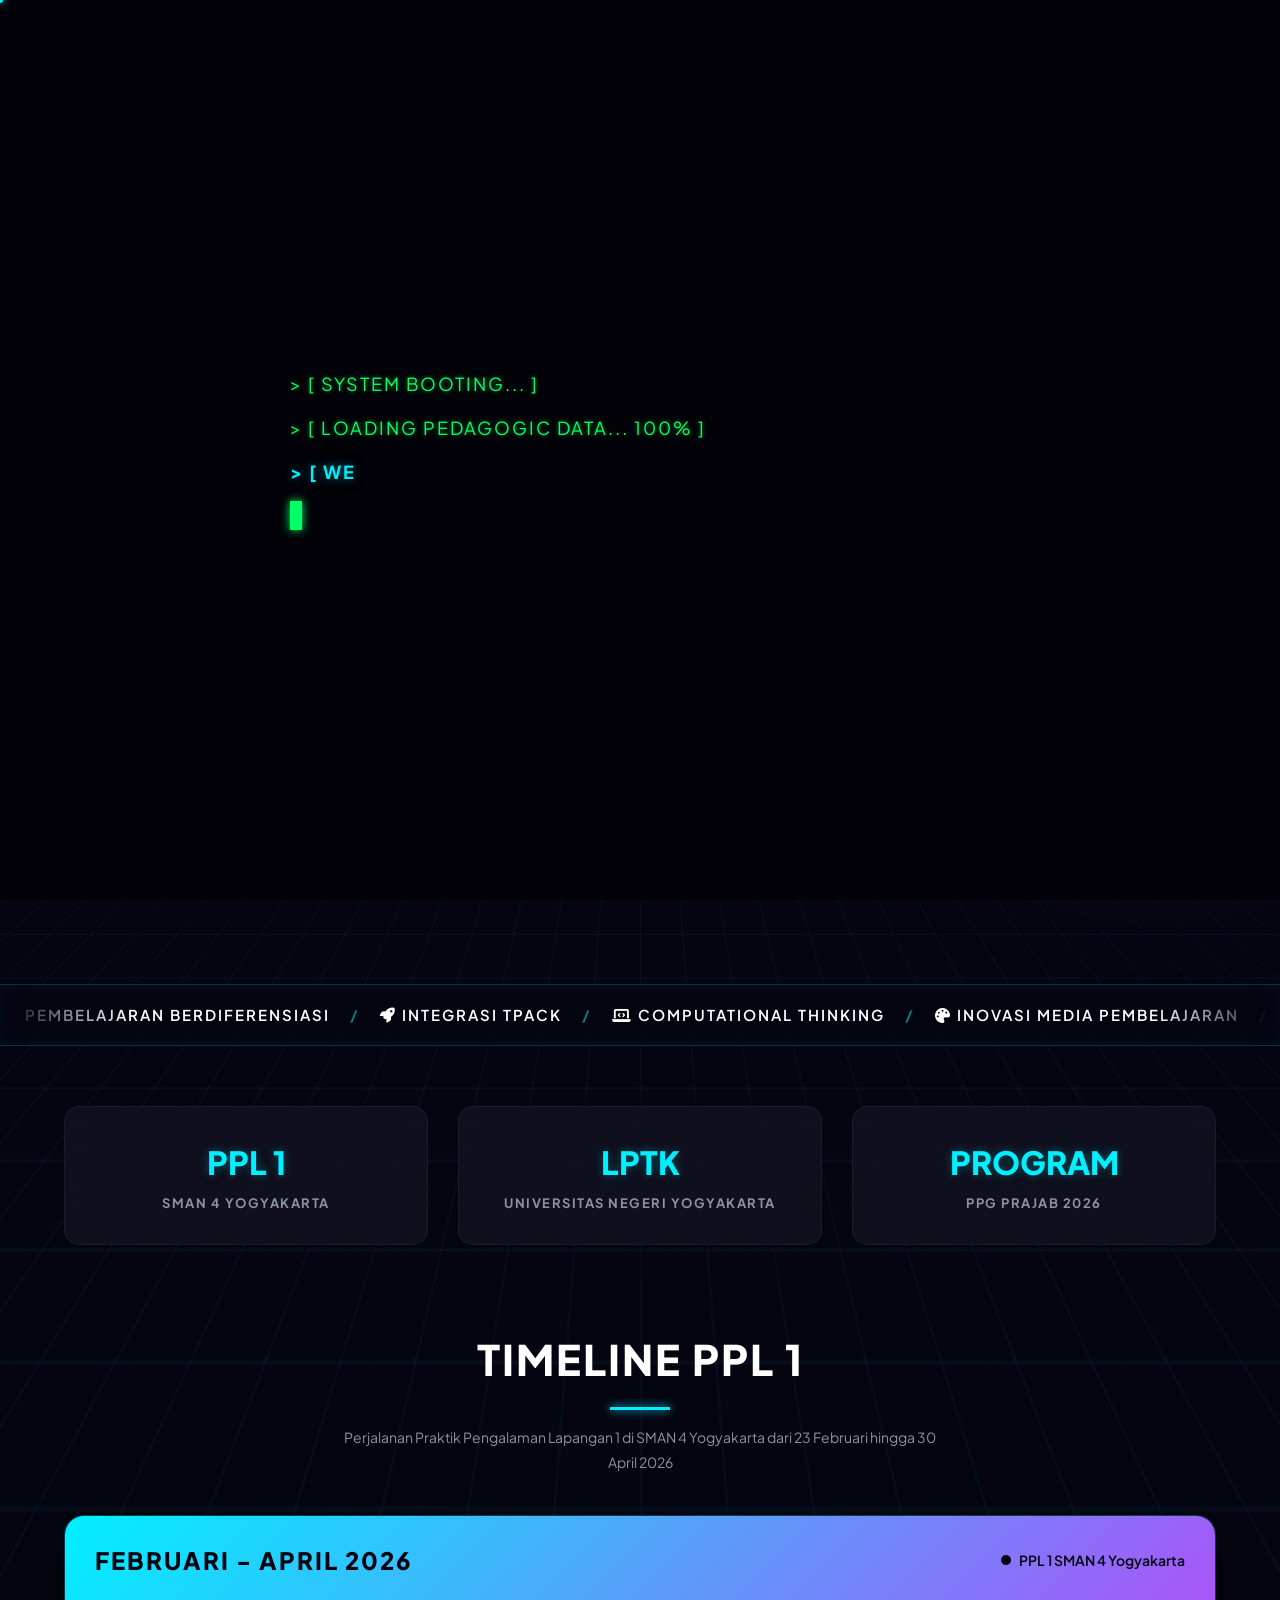
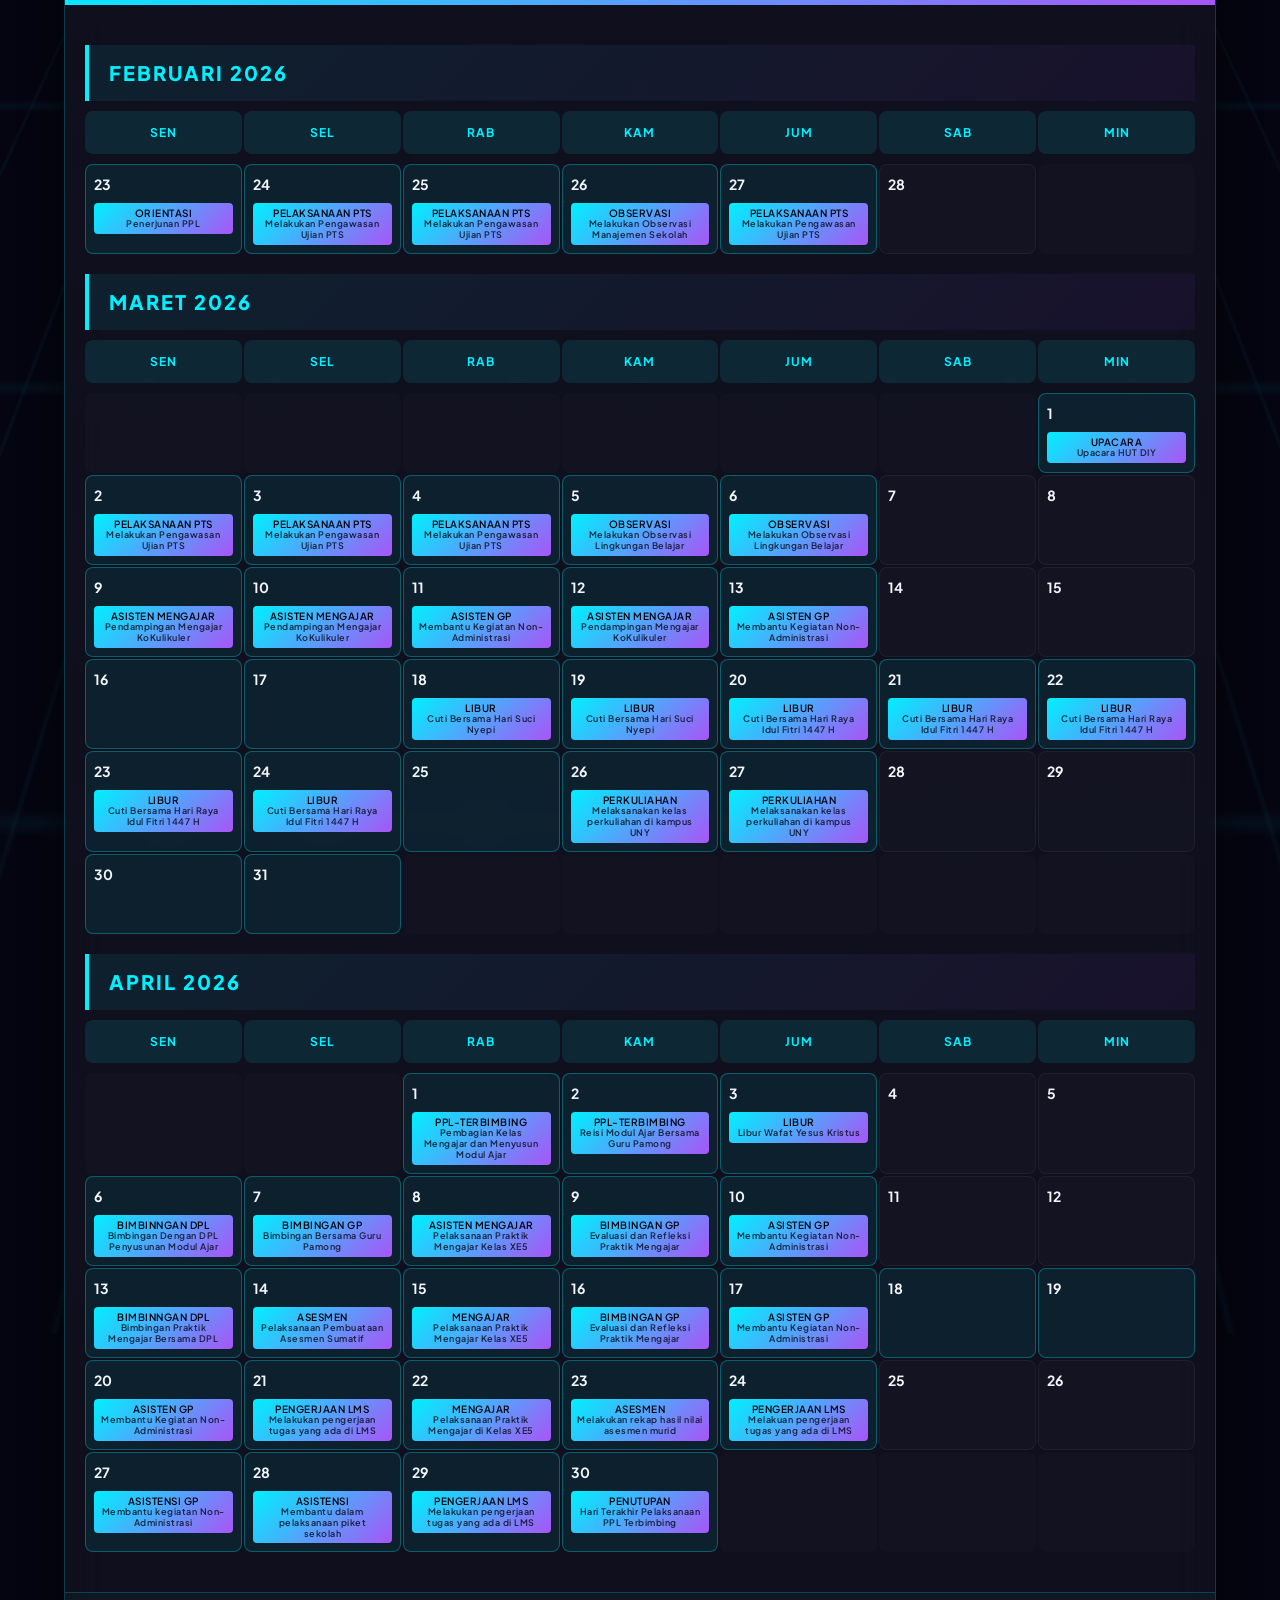
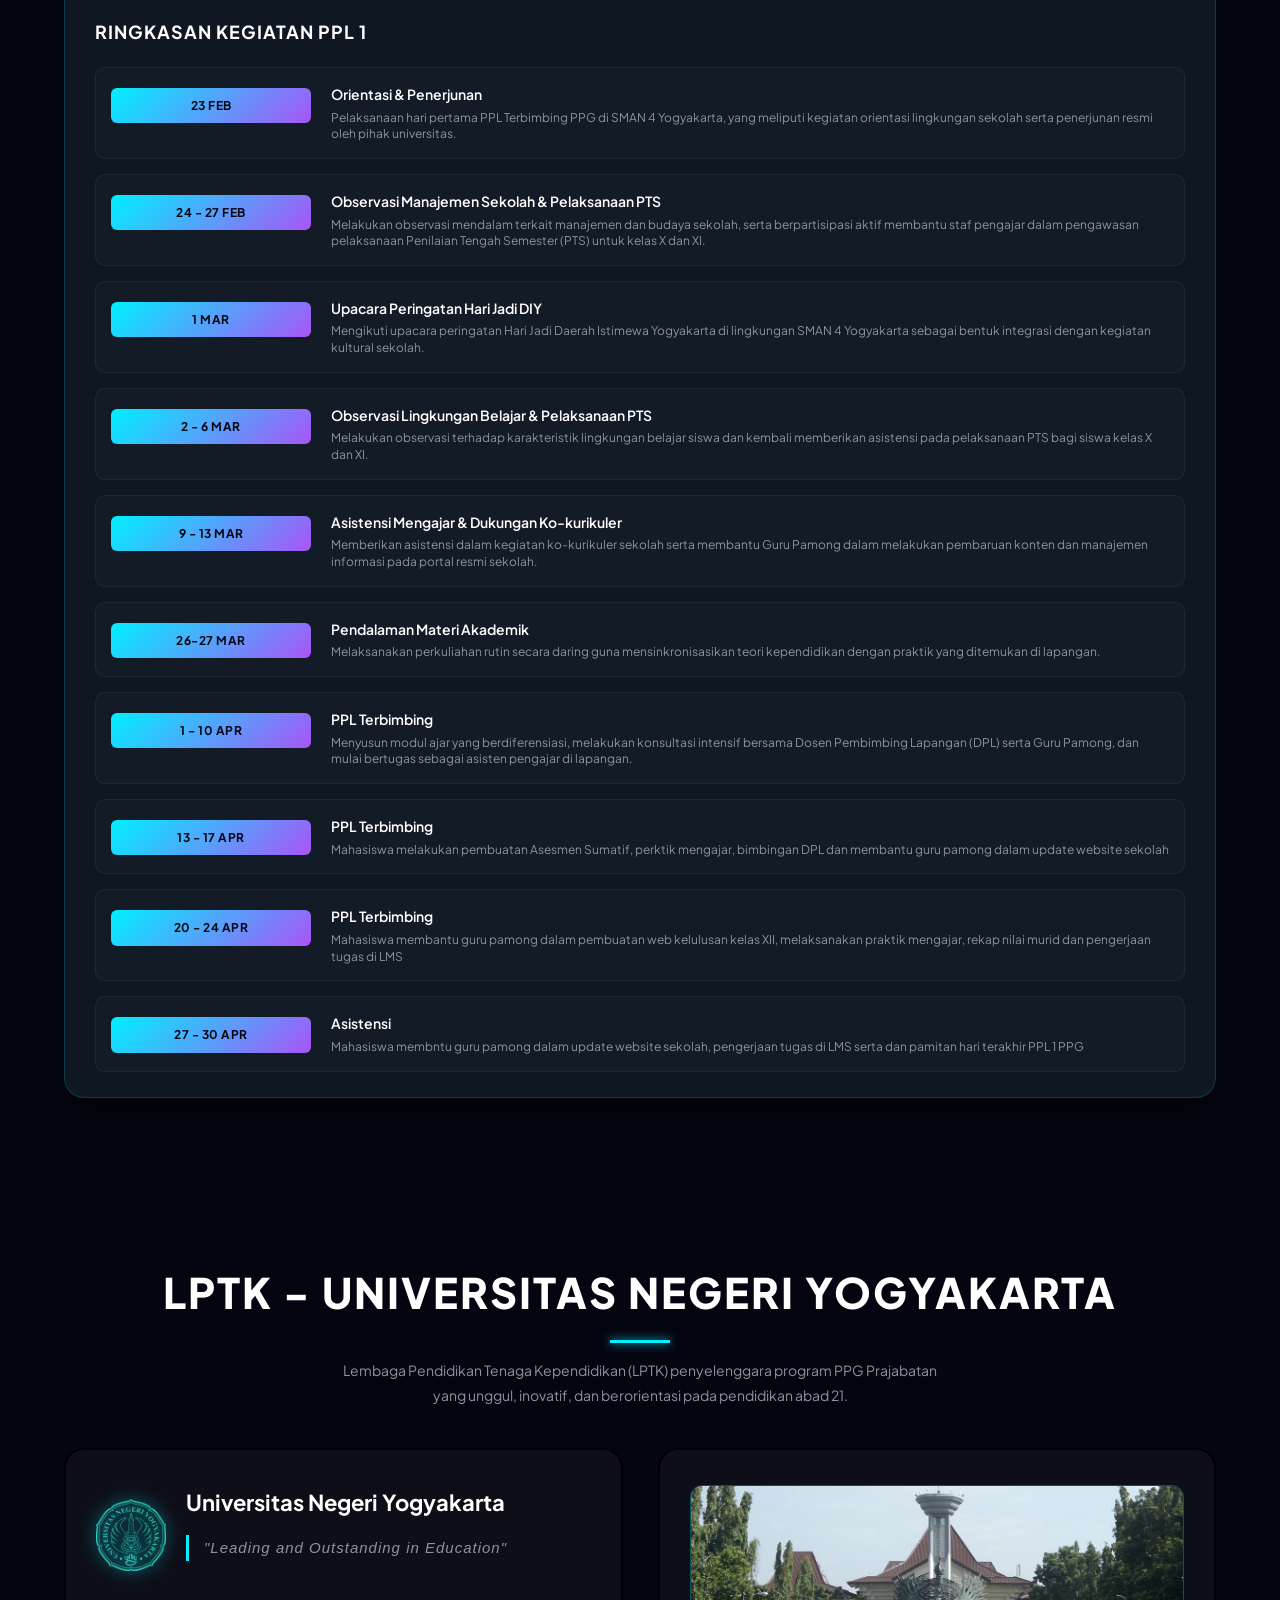
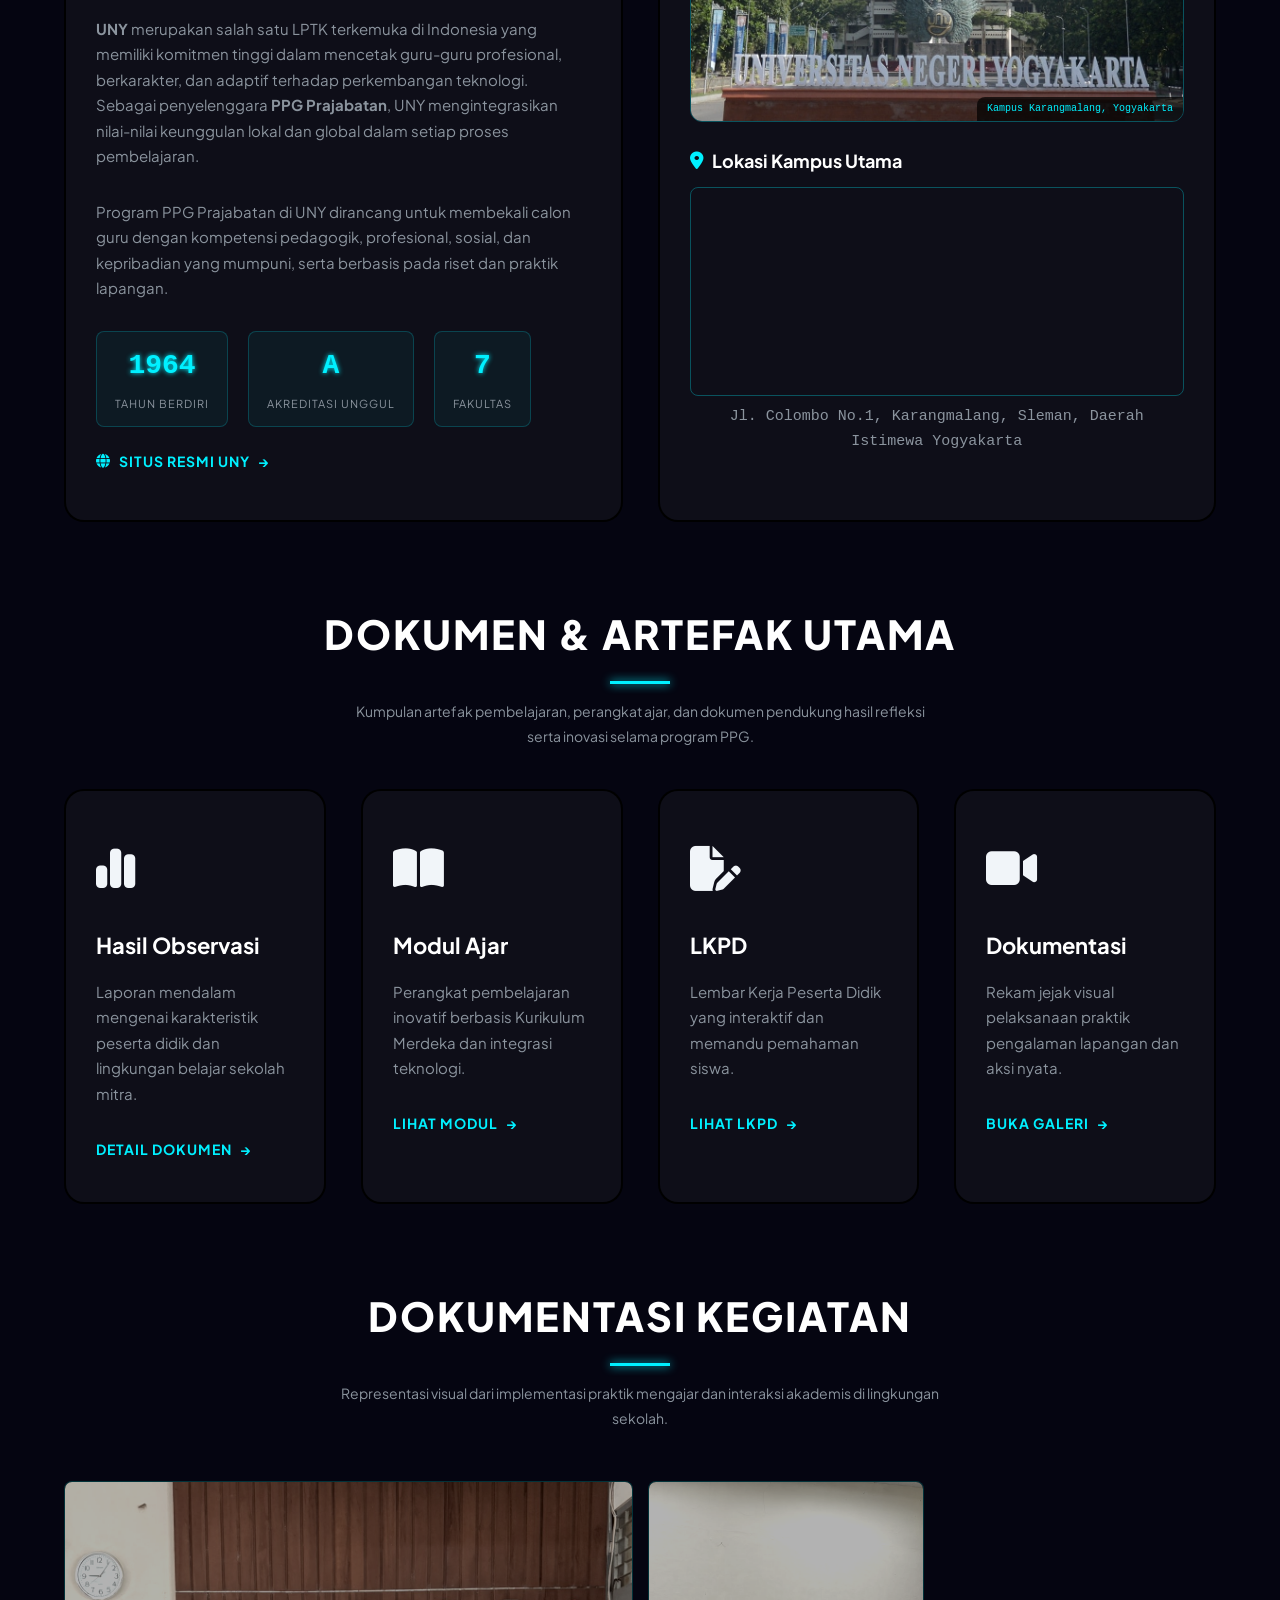
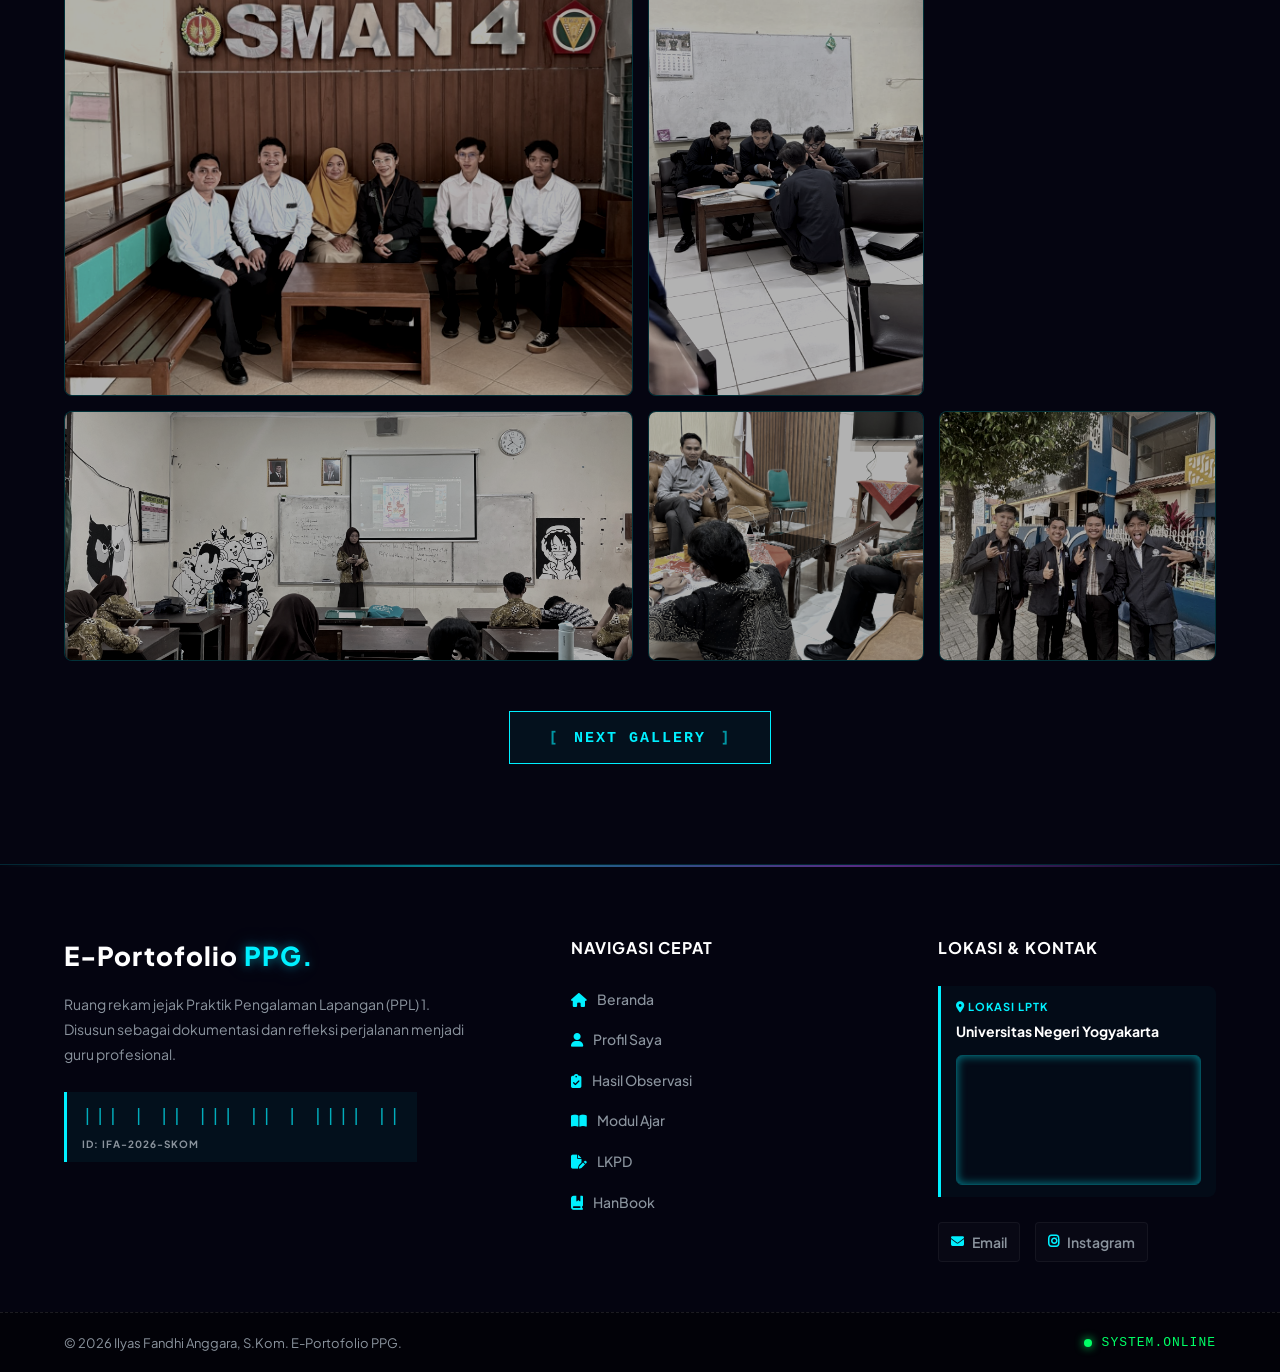
==== commit abce1485: "update kalender" ====
--- a/index.html
+++ b/index.html
@@ -14,14 +14,14 @@
   <body>
     <div class="cyber-cursor-dot" id="cursor-dot"></div>
     <div class="cyber-cursor-ring" id="cursor-ring"></div>
-    <!-- <div id="cyber-preloader">
+    <div id="cyber-preloader">
       <div class="terminal-box">
         <p id="term-1" class="term-text"></p>
         <p id="term-2" class="term-text"></p>
         <p id="term-3" class="term-text neon-text"></p>
         <span class="cursor">_</span>
       </div>
-    </div> -->
+    </div>
     <div class="scanlines"></div>
 
     <div class="bg-grid-cyber"></div>
@@ -281,61 +281,61 @@
                 <div class="calendar-day event-day">
                   <span class="day-number">13</span>
                   <div class="event-item"><span class="event-title">ASISTEN GP</span><span class="event-time">Membantu Kegiatan Non-Administrasi</span></div>
-                </div>      
+                </div>
                 <div class="calendar-day"><span class="day-number">14</span></div>
                 <div class="calendar-day"><span class="day-number">15</span></div>
               </div>
               <!-- Baris 4: 16-22 -->
               <div class="calendar-week">
-                <div class="calendar-day event-day">
-                  <span class="day-number">16</span>
-                  <div class="event-item"><span class="event-title">Persiapan</span><span class="event-time">Mulai</span></div>
-                </div>
-                <div class="calendar-day event-day">
-                  <span class="day-number">17</span>
-                  <div class="event-item"><span class="event-title">Persiapan</span><span class="event-time">Lanjut</span></div>
-                </div>
+                <div class="calendar-day event-day"><span class="day-number">16</span></div>
+                <div class="calendar-day event-day"><span class="day-number">17</span></div>
                 <div class="calendar-day event-day">
                   <span class="day-number">18</span>
-                  <div class="event-item"><span class="event-title">Persiapan</span><span class="event-time">Lanjut</span></div>
+                  <div class="event-item"><span class="event-title">LIBUR</span><span class="event-time">Cuti Bersama Hari Suci Nyepi</span></div>
                 </div>
                 <div class="calendar-day event-day">
                   <span class="day-number">19</span>
-                  <div class="event-item"><span class="event-title">Persiapan</span><span class="event-time">Lanjut</span></div>
+                  <div class="event-item"><span class="event-title">LIBUR</span><span class="event-time">Cuti Bersama Hari Suci Nyepi</span></div>
                 </div>
                 <div class="calendar-day event-day">
                   <span class="day-number">20</span>
-                  <div class="event-item"><span class="event-title">Persiapan</span><span class="event-time">Lanjut</span></div>
+                  <div class="event-item"><span class="event-title">LIBUR</span><span class="event-time">Cuti Bersama Hari Raya Idul Fitri 1447 H</span></div>
                 </div>
                 <div class="calendar-day event-day">
                   <span class="day-number">21</span>
-                  <div class="event-item"><span class="event-title">Persiapan</span><span class="event-time">Lanjut</span></div>
+                  <div class="event-item"><span class="event-title">LIBUR</span><span class="event-time">Cuti Bersama Hari Raya Idul Fitri 1447 H</span></div>
                 </div>
                 <div class="calendar-day event-day">
                   <span class="day-number">22</span>
-                  <div class="event-item"><span class="event-title">Persiapan</span><span class="event-time">Akhir</span></div>
+                  <div class="event-item"><span class="event-title">LIBUR</span><span class="event-time">Cuti Bersama Hari Raya Idul Fitri 1447 H</span></div>
                 </div>
               </div>
               <!-- Baris 5: 23-29 -->
               <div class="calendar-week">
-                <div class="calendar-day"><span class="day-number">23</span></div>
-                <div class="calendar-day"><span class="day-number">24</span></div>
-                <div class="calendar-day"><span class="day-number">25</span></div>
-                <div class="calendar-day"><span class="day-number">26</span></div>
-                <div class="calendar-day"><span class="day-number">27</span></div>
+                <div class="calendar-day event-day">
+                  <span class="day-number">23</span>
+                  <div class="event-item"><span class="event-title">LIBUR</span><span class="event-time">Cuti Bersama Hari Raya Idul Fitri 1447 H</span></div>
+                </div>
+                <div class="calendar-day event-day">
+                  <span class="day-number">24</span>
+                  <div class="event-item"><span class="event-title">LIBUR</span><span class="event-time">Cuti Bersama Hari Raya Idul Fitri 1447 H</span></div>
+                </div>
+                <div class="calendar-day event-day"><span class="day-number">25</span></div>
+                <div class="calendar-day event-day">
+                  <span class="day-number">26</span>
+                  <div class="event-item"><span class="event-title">PERKULIAHAN</span><span class="event-time">Melaksanakan kelas perkuliahan di kampus UNY</span></div>
+                </div>
+                <div class="calendar-day event-day">
+                  <span class="day-number">27</span>
+                  <div class="event-item"><span class="event-title">PERKULIAHAN</span><span class="event-time">Melaksanakan kelas perkuliahan di kampus UNY</span></div>
+                </div>
                 <div class="calendar-day"><span class="day-number">28</span></div>
                 <div class="calendar-day"><span class="day-number">29</span></div>
               </div>
               <!-- Baris 6: 30-31 (Senin 30, Selasa 31), sisanya kosong -->
               <div class="calendar-week">
-                <div class="calendar-day event-day">
-                  <span class="day-number">30</span>
-                  <div class="event-item"><span class="event-title">Mengajar 1</span><span class="event-time">Mulai</span></div>
-                </div>
-                <div class="calendar-day event-day">
-                  <span class="day-number">31</span>
-                  <div class="event-item"><span class="event-title">Mengajar 1</span><span class="event-time">Lanjut</span></div>
-                </div>
+                <div class="calendar-day event-day"><span class="day-number">30</span></div>
+                <div class="calendar-day event-day"><span class="day-number">31</span></div>
                 <div class="calendar-day empty-day"></div>
                 <div class="calendar-day empty-day"></div>
                 <div class="calendar-day empty-day"></div>
@@ -364,29 +364,41 @@
                 <div class="calendar-day empty-day"></div>
                 <div class="calendar-day event-day">
                   <span class="day-number">1</span>
-                  <div class="event-item"><span class="event-title">Mengajar 1</span><span class="event-time">Lanjut</span></div>
+                  <div class="event-item"><span class="event-title">PPL-TERBIMBING</span><span class="event-time">Pembagian Kelas Mengajar dan Menyusun Modul Ajar</span></div>
                 </div>
                 <div class="calendar-day event-day">
                   <span class="day-number">2</span>
-                  <div class="event-item"><span class="event-title">Mengajar 1</span><span class="event-time">Lanjut</span></div>
+                  <div class="event-item"><span class="event-title">PPL-TERBIMBING</span><span class="event-time">Reisi Modul Ajar Bersama Guru Pamong</span></div>
                 </div>
                 <div class="calendar-day event-day">
                   <span class="day-number">3</span>
-                  <div class="event-item"><span class="event-title">Mengajar 1</span><span class="event-time">Lanjut</span></div>
-                </div>
-                <div class="calendar-day event-day">
-                  <span class="day-number">4</span>
-                  <div class="event-item"><span class="event-title">Mengajar 1</span><span class="event-time">Akhir</span></div>
-                </div>
+                  <div class="event-item"><span class="event-title">LIBUR</span><span class="event-time">Libur Wafat Yesus Kristus</span></div>
+                </div>
+                <div class="calendar-day"><span class="day-number">4</span></div>
                 <div class="calendar-day"><span class="day-number">5</span></div>
               </div>
               <!-- Baris 2: 6-12 -->
               <div class="calendar-week">
-                <div class="calendar-day"><span class="day-number">6</span></div>
-                <div class="calendar-day"><span class="day-number">7</span></div>
-                <div class="calendar-day"><span class="day-number">8</span></div>
-                <div class="calendar-day"><span class="day-number">9</span></div>
-                <div class="calendar-day"><span class="day-number">10</span></div>
+                <div class="calendar-day event-day">
+                  <span class="day-number">6</span>
+                  <div class="event-item"><span class="event-title">BIMBINNGAN DPL</span><span class="event-time">Bimbingan Dengan DPL Penyusunan Modul Ajar</span></div>
+                </div>
+                <div class="calendar-day event-day">
+                  <span class="day-number">7</span>
+                  <div class="event-item"><span class="event-title">BIMBINGAN GP</span><span class="event-time">Bimbingan Bersama Guru Pamong</span></div>
+                </div>
+                <div class="calendar-day event-day">
+                  <span class="day-number">8</span>
+                  <div class="event-item"><span class="event-title">ASISTEN MENGAJAR</span><span class="event-time">Pelaksanaan Praktik Mengajar Kelas XE5</span></div>
+                </div>
+                <div class="calendar-day event-day">
+                  <span class="day-number">9</span>
+                  <div class="event-item"><span class="event-title">BIMBINGAN GP</span><span class="event-time">Evaluasi dan Refleksi Praktik Mengajar</span></div>
+                </div>
+                <div class="calendar-day event-day">
+                  <span class="day-number">10</span>
+                  <div class="event-item"><span class="event-title">ASISTEN GP</span><span class="event-time">Membantu Kegiatan Non-Administrasi</span></div>
+                </div>
                 <div class="calendar-day"><span class="day-number">11</span></div>
                 <div class="calendar-day"><span class="day-number">12</span></div>
               </div>
@@ -394,40 +406,53 @@
               <div class="calendar-week">
                 <div class="calendar-day event-day">
                   <span class="day-number">13</span>
-                  <div class="event-item"><span class="event-title">Teknologi</span><span class="event-time">Mulai</span></div>
+                  <div class="event-item"><span class="event-title">BIMBINNGAN DPL</span><span class="event-time">Bimbingan Praktik Mengajar Bersama DPL</span></div>
                 </div>
                 <div class="calendar-day event-day">
                   <span class="day-number">14</span>
-                  <div class="event-item"><span class="event-title">Teknologi</span><span class="event-time">Lanjut</span></div>
+                  <div class="event-item"><span class="event-title">ASESMEN</span><span class="event-time">Pelaksanaan Pembuataan Asesmen Sumatif</span></div>
                 </div>
                 <div class="calendar-day event-day">
                   <span class="day-number">15</span>
-                  <div class="event-item"><span class="event-title">Teknologi</span><span class="event-time">Lanjut</span></div>
+                  <div class="event-item"><span class="event-title">MENGAJAR</span><span class="event-time">Pelaksanaan Praktik Mengajar Kelas XE5</span></div>
                 </div>
                 <div class="calendar-day event-day">
                   <span class="day-number">16</span>
-                  <div class="event-item"><span class="event-title">Teknologi</span><span class="event-time">Lanjut</span></div>
+                  <div class="event-item"><span class="event-title">BIMBINGAN GP</span><span class="event-time">Evaluasi dan Refleksi Praktik Mengajar</span></div>
                 </div>
                 <div class="calendar-day event-day">
                   <span class="day-number">17</span>
-                  <div class="event-item"><span class="event-title">Teknologi</span><span class="event-time">Lanjut</span></div>
+                  <div class="event-item"><span class="event-title">ASISTEN GP</span><span class="event-time">Membantu Kegiatan Non-Administrasi</span></div>
                 </div>
                 <div class="calendar-day event-day">
                   <span class="day-number">18</span>
-                  <div class="event-item"><span class="event-title">Teknologi</span><span class="event-time">Lanjut</span></div>
                 </div>
                 <div class="calendar-day event-day">
                   <span class="day-number">19</span>
-                  <div class="event-item"><span class="event-title">Teknologi</span><span class="event-time">Akhir</span></div>
                 </div>
               </div>
               <!-- Baris 4: 20-26 -->
               <div class="calendar-week">
-                <div class="calendar-day"><span class="day-number">20</span></div>
-                <div class="calendar-day"><span class="day-number">21</span></div>
-                <div class="calendar-day"><span class="day-number">22</span></div>
-                <div class="calendar-day"><span class="day-number">23</span></div>
-                <div class="calendar-day"><span class="day-number">24</span></div>
+                <div class="calendar-day event-day">
+                  <span class="day-number">20</span>
+                  <div class="event-item"><span class="event-title">ASISTEN GP</span><span class="event-time">Membantu Kegiatan Non-Administrasi</span></div>
+                </div>
+                <div class="calendar-day event-day">
+                  <span class="day-number">21</span>
+                  <div class="event-item"><span class="event-title">PENGERJAAN LMS</span><span class="event-time">Melakukan pengerjaan tugas yang ada di LMS</span></div>
+                </div>
+                <div class="calendar-day event-day">
+                  <span class="day-number">22</span>
+                  <div class="event-item"><span class="event-title">MENGAJAR</span><span class="event-time">Pelaksanaan Praktik Mengajar di Kelas XE5</span></div>
+                </div>
+                <div class="calendar-day event-day">
+                  <span class="day-number">23</span>
+                  <div class="event-item"><span class="event-title">ASESMEN</span><span class="event-time">Melakukan rekap hasil nilai asesmen murid</span></div>
+                </div>
+                <div class="calendar-day event-day">
+                  <span class="day-number">24</span>
+                  <div class="event-item"><span class="event-title">PENGERJAAN LMS</span><span class="event-time">Melakuan pengerjaan tugas yang ada di LMS</span></div>
+                </div>
                 <div class="calendar-day"><span class="day-number">25</span></div>
                 <div class="calendar-day"><span class="day-number">26</span></div>
               </div>
@@ -435,19 +460,19 @@
               <div class="calendar-week">
                 <div class="calendar-day event-day">
                   <span class="day-number">27</span>
-                  <div class="event-item"><span class="event-title">Evaluasi</span><span class="event-time">Mulai</span></div>
+                  <div class="event-item"><span class="event-title">ASISTENSI GP</span><span class="event-time">Membantu kegiatan Non-Administrasi</span></div>
                 </div>
                 <div class="calendar-day event-day">
                   <span class="day-number">28</span>
-                  <div class="event-item"><span class="event-title">Evaluasi</span><span class="event-time">Lanjut</span></div>
+                  <div class="event-item"><span class="event-title">ASISTENSI</span><span class="event-time">Membantu dalam pelaksanaan piket sekolah</span></div>
                 </div>
                 <div class="calendar-day event-day">
                   <span class="day-number">29</span>
-                  <div class="event-item"><span class="event-title">Evaluasi</span><span class="event-time">Lanjut</span></div>
+                  <div class="event-item"><span class="event-title">PENGERJAAN LMS</span><span class="event-time">Melakukan pengerjaan tugas yang ada di LMS</span></div>
                 </div>
                 <div class="calendar-day event-day">
                   <span class="day-number">30</span>
-                  <div class="event-item"><span class="event-title">Penutupan</span><span class="event-time">Hari 1</span></div>
+                  <div class="event-item"><span class="event-title">PENUTUPAN</span><span class="event-time">Hari Terakhir Pelaksanaan PPL Terbimbing</span></div>
                 </div>
                 <div class="calendar-day empty-day"></div>
                 <div class="calendar-day empty-day"></div>
@@ -464,43 +489,73 @@
               <div class="event-summary">
                 <div class="event-date">23 Feb</div>
                 <div class="event-info">
-                  <span class="event-name">Orientasi & Pengenalan Lingkungan</span>
-                  <span class="event-desc">Hari pertama di SMAN 4 Yogyakarta</span>
+                  <span class="event-name">Orientasi & Penerjunan</span>
+                  <span class="event-desc">Pelaksanaan hari pertama PPL Terbimbing PPG di SMAN 4 Yogyakarta, yang meliputi kegiatan orientasi lingkungan sekolah serta penerjunan resmi oleh pihak universitas.</span>
                 </div>
               </div>
               <div class="event-summary">
-                <div class="event-date">28 Feb - 6 Mar</div>
+                <div class="event-date">24 - 27 Feb</div>
                 <div class="event-info">
-                  <span class="event-name">Observasi Mendalam</span>
-                  <span class="event-desc">Analisis karakteristik peserta didik</span>
+                  <span class="event-name">Observasi Manajemen Sekolah & Pelaksanaan PTS</span>
+                  <span class="event-desc"
+                    >Melakukan observasi mendalam terkait manajemen dan budaya sekolah, serta berpartisipasi aktif membantu staf pengajar dalam pengawasan pelaksanaan Penilaian Tengah Semester (PTS) untuk kelas X dan XI.</span
+                  >
                 </div>
               </div>
               <div class="event-summary">
-                <div class="event-date">16-22 Mar</div>
+                <div class="event-date">1 Mar</div>
                 <div class="event-info">
-                  <span class="event-name">Persiapan Perangkat Ajar</span>
-                  <span class="event-desc">Pengembangan modul dan LKPD</span>
+                  <span class="event-name">Upacara Peringatan Hari Jadi DIY</span>
+                  <span class="event-desc">Mengikuti upacara peringatan Hari Jadi Daerah Istimewa Yogyakarta di lingkungan SMAN 4 Yogyakarta sebagai bentuk integrasi dengan kegiatan kultural sekolah.</span>
                 </div>
               </div>
               <div class="event-summary">
-                <div class="event-date">30 Mar - 4 Apr</div>
+                <div class="event-date">2 - 6 Mar</div>
                 <div class="event-info">
-                  <span class="event-name">Praktik Mengajar Pertama</span>
-                  <span class="event-desc">Implementasi pembelajaran berdiferensiasi</span>
+                  <span class="event-name">Observasi Lingkungan Belajar & Pelaksanaan PTS</span>
+                  <span class="event-desc">Melakukan observasi terhadap karakteristik lingkungan belajar siswa dan kembali memberikan asistensi pada pelaksanaan PTS bagi siswa kelas X dan XI.</span>
                 </div>
               </div>
               <div class="event-summary">
-                <div class="event-date">13-19 Apr</div>
+                <div class="event-date">9 - 13 mar</div>
                 <div class="event-info">
-                  <span class="event-name">Integrasi Teknologi Pembelajaran</span>
-                  <span class="event-desc">Media interaktif & Computational Thinking</span>
+                  <span class="event-name">Asistensi Mengajar & Dukungan Ko-kurikuler</span>
+                  <span class="event-desc">Memberikan asistensi dalam kegiatan ko-kurikuler sekolah serta membantu Guru Pamong dalam melakukan pembaruan konten dan manajemen informasi pada portal resmi sekolah.</span>
                 </div>
               </div>
               <div class="event-summary">
-                <div class="event-date">27-30 Apr</div>
+                <div class="event-date">26-27 Mar</div>
                 <div class="event-info">
-                  <span class="event-name">Evaluasi & Refleksi & Penutupan</span>
-                  <span class="event-desc">Ulangan, analisis, dan presentasi akhir</span>
+                  <span class="event-name">Pendalaman Materi Akademik</span>
+                  <span class="event-desc">Melaksanakan perkuliahan rutin secara daring guna mensinkronisasikan teori kependidikan dengan praktik yang ditemukan di lapangan.</span>
+                </div>
+              </div>
+              <div class="event-summary">
+                <div class="event-date">1 - 10 Apr</div>
+                <div class="event-info">
+                  <span class="event-name">PPL Terbimbing</span>
+                  <span class="event-desc">Menyusun modul ajar yang berdiferensiasi, melakukan konsultasi intensif bersama Dosen Pembimbing Lapangan (DPL) serta Guru Pamong, dan mulai bertugas sebagai asisten pengajar di lapangan.</span>
+                </div>
+              </div>
+              <div class="event-summary">
+                <div class="event-date">13 - 17 Apr</div>
+                <div class="event-info">
+                  <span class="event-name">PPL Terbimbing</span>
+                  <span class="event-desc">Mahasiswa melakukan pembuatan Asesmen Sumatif, perktik mengajar, bimbingan DPL dan membantu guru pamong dalam update website sekolah</span>
+                </div>
+              </div>
+              <div class="event-summary">
+                <div class="event-date">20 - 24 Apr</div>
+                <div class="event-info">
+                  <span class="event-name">PPL Terbimbing</span>
+                  <span class="event-desc">Mahasiswa membantu guru pamong dalam pembuatan web kelulusan kelas XII, melaksanakan praktik mengajar, rekap nilai murid dan pengerjaan tugas di LMS</span>
+                </div>
+              </div>
+              <div class="event-summary">
+                <div class="event-date">27 - 30 Apr</div>
+                <div class="event-info">
+                  <span class="event-name">Asistensi</span>
+                  <span class="event-desc">Mahasiswa membntu guru pamong dalam update website sekolah, pengerjaan tugas di LMS serta dan pamitan hari terakhir PPL 1 PPG</span>
                 </div>
               </div>
             </div>
@@ -822,6 +877,61 @@
       // TERMINAL BOOT-UP SEQUENCE (PRELOADER)
       // ==========================================
 
+      window.addEventListener("load", () => {
+        // Kunci scroll web agar user tidak bisa scroll saat loading
+        document.body.classList.add("no-scroll");
+
+        const term1 = document.getElementById("term-1");
+        const term2 = document.getElementById("term-2");
+        const term3 = document.getElementById("term-3");
+        const preloader = document.getElementById("cyber-preloader");
+
+        // Teks yang akan diketik
+        const text1 = "> [ SYSTEM BOOTING... ]";
+        const text2 = "> [ LOADING PEDAGOGIC DATA... 100% ]";
+        const text3 = "> [ WELCOME, E-PORTOFOLIO PRINCE FANDHI. ]";
+
+        // Fungsi pengetik otomatis
+        function typeText(element, text, speed, callback) {
+          element.style.display = "block";
+          let i = 0;
+          let timer = setInterval(() => {
+            if (i < text.length) {
+              element.innerHTML += text.charAt(i);
+              i++;
+            } else {
+              clearInterval(timer);
+              if (callback) setTimeout(callback, 300); // Jeda sejenak sebelum teks berikutnya
+            }
+          }, speed);
+        }
+
+        // Jalankan urutan animasi pengetikan
+        setTimeout(() => {
+          typeText(term1, text1, 50, () => {
+            // Ketik baris 1
+            typeText(term2, text2, 30, () => {
+              // Ketik baris 2 (lebih cepat)
+              typeText(term3, text3, 60, () => {
+                // Ketik baris 3
+
+                // Setelah selesai, tunggu 1 detik lalu lakukan efek BOOM
+                setTimeout(() => {
+                  // Kilatan cahaya Cyan (BOOM)
+                  preloader.style.background = "var(--primary)";
+
+                  setTimeout(() => {
+                    // Sembunyikan preloader dan buka kunci scroll
+                    preloader.classList.add("preloader-hidden");
+                    document.body.classList.remove("no-scroll");
+                  }, 150); // Kecepatan kilatan cahaya
+                }, 1000);
+              });
+            });
+          });
+        }, 500); // Delay awal sebelum mulai mengetik
+      });
+
       // ==========================================
       // CYBER CURSOR & RADAR LOGIC
       // ==========================================
--- a/Css/style.css
+++ b/Css/style.css
@@ -80,7 +80,10 @@
   font-family: monospace;
   font-size: 18px;
   letter-spacing: 2px;
-  transition: opacity 0.5s ease, filter 0.5s ease, transform 0.5s ease;
+  transition:
+    opacity 0.5s ease,
+    filter 0.5s ease,
+    transform 0.5s ease;
 }
 
 .terminal-box {
@@ -110,8 +113,13 @@
 }
 
 @keyframes blinkCursor {
-  0%, 100% { opacity: 1; }
-  50% { opacity: 0; }
+  0%,
+  100% {
+    opacity: 1;
+  }
+  50% {
+    opacity: 0;
+  }
 }
 
 /* Class untuk mengunci scroll saat loading */
@@ -131,35 +139,51 @@
    CUSTOM CYBER CURSOR & RADAR
    ========================================= */
 @media (min-width: 768px) {
-  body, a, button, input, textarea, .glitch-hover, .social-btn {
+  body,
+  a,
+  button,
+  input,
+  textarea,
+  .glitch-hover,
+  .social-btn {
     cursor: none !important;
   }
 }
 
 .cyber-cursor-dot {
   position: fixed;
-  top: 0; left: 0;
-  width: 6px; height: 6px;
+  top: 0;
+  left: 0;
+  width: 6px;
+  height: 6px;
   background-color: var(--primary);
   border-radius: 50%;
   pointer-events: none;
   z-index: 100000;
   transform: translate(-50%, -50%);
   box-shadow: 0 0 10px var(--primary);
-  transition: background-color 0.3s, box-shadow 0.3s;
+  transition:
+    background-color 0.3s,
+    box-shadow 0.3s;
 }
 
 .cyber-cursor-ring {
   position: fixed;
-  top: 0; left: 0;
-  width: 35px; height: 35px;
+  top: 0;
+  left: 0;
+  width: 35px;
+  height: 35px;
   border: 1px solid rgba(0, 240, 255, 0.4);
   border-radius: 50%;
   pointer-events: none;
   z-index: 99999;
   transform: translate(-50%, -50%);
   box-shadow: 0 0 15px rgba(0, 240, 255, 0.1);
-  transition: width 0.3s, height 0.3s, border-color 0.3s, background-color 0.3s;
+  transition:
+    width 0.3s,
+    height 0.3s,
+    border-color 0.3s,
+    background-color 0.3s;
 }
 
 .cyber-cursor-ring::before,
@@ -170,12 +194,16 @@
   transition: background 0.3s;
 }
 .cyber-cursor-ring::before {
-  top: 50%; left: -6px; right: -6px;
+  top: 50%;
+  left: -6px;
+  right: -6px;
   height: 1px;
   transform: translateY(-50%);
 }
 .cyber-cursor-ring::after {
-  left: 50%; top: -6px; bottom: -6px;
+  left: 50%;
+  top: -6px;
+  bottom: -6px;
   width: 1px;
   transform: translateX(-50%);
 }
@@ -186,7 +214,8 @@
 }
 
 .cursor-hover-active .cyber-cursor-ring {
-  width: 55px; height: 55px;
+  width: 55px;
+  height: 55px;
   border-color: var(--accent-purple);
   background-color: rgba(184, 0, 255, 0.05);
   animation: rotateRadar 3s linear infinite;
@@ -198,12 +227,17 @@
 }
 
 @keyframes rotateRadar {
-  0% { transform: translate(-50%, -50%) rotate(0deg); }
-  100% { transform: translate(-50%, -50%) rotate(360deg); }
+  0% {
+    transform: translate(-50%, -50%) rotate(0deg);
+  }
+  100% {
+    transform: translate(-50%, -50%) rotate(360deg);
+  }
 }
 
 @media (max-width: 767px) {
-  .cyber-cursor-dot, .cyber-cursor-ring {
+  .cyber-cursor-dot,
+  .cyber-cursor-ring {
     display: none !important;
   }
 }
@@ -222,9 +256,11 @@
    ========================================= */
 .scanlines {
   position: fixed;
-  top: 0; left: 0;
-  width: 100vw; height: 100vh;
-  background: linear-gradient(rgba(18,16,16,0) 50%, rgba(0,0,0,0.1) 50%);
+  top: 0;
+  left: 0;
+  width: 100vw;
+  height: 100vh;
+  background: linear-gradient(rgba(18, 16, 16, 0) 50%, rgba(0, 0, 0, 0.1) 50%);
   background-size: 100% 4px;
   pointer-events: none;
   z-index: 9999;
@@ -246,27 +282,35 @@
    ========================================= */
 .bg-grid-cyber {
   position: fixed;
-  top: 0; left: 0;
-  width: 100vw; height: 150vh;
-  background-image:
-    linear-gradient(rgba(0,240,255,0.05) 1px, transparent 1px),
-    linear-gradient(90deg, rgba(0,240,255,0.05) 1px, transparent 1px),
-    radial-gradient(circle, rgba(168,85,247,0.03) 1px, transparent 1px);
-  background-size: 40px 40px, 40px 40px, 80px 80px;
+  top: 0;
+  left: 0;
+  width: 100vw;
+  height: 150vh;
+  background-image: linear-gradient(rgba(0, 240, 255, 0.05) 1px, transparent 1px), linear-gradient(90deg, rgba(0, 240, 255, 0.05) 1px, transparent 1px), radial-gradient(circle, rgba(168, 85, 247, 0.03) 1px, transparent 1px);
+  background-size:
+    40px 40px,
+    40px 40px,
+    80px 80px;
   z-index: -2;
   transform: perspective(500px) rotateX(60deg) translateY(-100px) translateZ(-200px);
   animation: gridMoveCyber 10s linear infinite;
   opacity: 0.8;
 }
 @keyframes gridMoveCyber {
-  0% { background-position: 0 0; }
-  100% { background-position: 0 40px; }
+  0% {
+    background-position: 0 0;
+  }
+  100% {
+    background-position: 0 40px;
+  }
 }
 
 .bg-gradient-wrapper {
   position: fixed;
-  top: 0; left: 0;
-  width: 100%; height: 100%;
+  top: 0;
+  left: 0;
+  width: 100%;
+  height: 100%;
   z-index: -1;
   filter: blur(100px);
 }
@@ -276,28 +320,36 @@
   animation: floatOrb 15s ease-in-out infinite alternate;
 }
 .orb-1 {
-  width: 400px; height: 400px;
-  background: rgba(0,240,255,0.15);
-  top: 10%; left: -5%;
+  width: 400px;
+  height: 400px;
+  background: rgba(0, 240, 255, 0.15);
+  top: 10%;
+  left: -5%;
 }
 .orb-2 {
-  width: 500px; height: 500px;
-  background: rgba(168,85,247,0.1);
-  bottom: 10%; right: -10%;
+  width: 500px;
+  height: 500px;
+  background: rgba(168, 85, 247, 0.1);
+  bottom: 10%;
+  right: -10%;
   animation-delay: -5s;
 }
 @keyframes floatOrb {
-  0% { transform: translate(0,0) scale(1); }
-  100% { transform: translate(150px,100px) scale(1.2); }
+  0% {
+    transform: translate(0, 0) scale(1);
+  }
+  100% {
+    transform: translate(150px, 100px) scale(1.2);
+  }
 }
 
 /* =========================================
    HEADER & NAVBAR
    ========================================= */
 header {
-  background: rgba(5,5,17,0.85);
+  background: rgba(5, 5, 17, 0.85);
   backdrop-filter: blur(15px);
-  border-bottom: 1px solid rgba(0,240,255,0.1);
+  border-bottom: 1px solid rgba(0, 240, 255, 0.1);
   position: sticky;
   top: 0;
   z-index: 1000;
@@ -327,15 +379,18 @@
   letter-spacing: 1.5px;
   margin-top: -3px;
   text-transform: uppercase;
-  background: rgba(0,240,255,0.1);
+  background: rgba(0, 240, 255, 0.1);
   padding: 3px 8px;
   border-radius: 4px;
-  border: 1px solid rgba(0,240,255,0.2);
+  border: 1px solid rgba(0, 240, 255, 0.2);
 }
 
 .neon-text {
   color: var(--primary);
-  text-shadow: 0 0 10px rgba(0,240,255,0.4), 0 0 20px rgba(0,240,255,0.2), 0 0 30px rgba(168,85,247,0.15);
+  text-shadow:
+    0 0 10px rgba(0, 240, 255, 0.4),
+    0 0 20px rgba(0, 240, 255, 0.2),
+    0 0 30px rgba(168, 85, 247, 0.15);
 }
 
 .outline-text {
@@ -348,12 +403,22 @@
   animation: flickerAnimWOW 4s infinite alternate;
 }
 @keyframes flickerAnimWOW {
-  0%,18%,22%,25%,53%,57%,100% {
+  0%,
+  18%,
+  22%,
+  25%,
+  53%,
+  57%,
+  100% {
     opacity: 1;
     color: var(--primary);
-    text-shadow: 0 0 10px rgba(0,240,255,0.4), 0 0 20px rgba(0,240,255,0.2);
-  }
-  20%,24%,55% {
+    text-shadow:
+      0 0 10px rgba(0, 240, 255, 0.4),
+      0 0 20px rgba(0, 240, 255, 0.2);
+  }
+  20%,
+  24%,
+  55% {
     opacity: 0.5;
     color: #1a5663;
     text-shadow: none;
@@ -385,8 +450,12 @@
   transition: width 0.3s ease;
   box-shadow: 0 0 8px var(--primary);
 }
-.nav-links a:hover { color: var(--white); }
-.nav-links > li > a:hover::after { width: 100%; }
+.nav-links a:hover {
+  color: var(--white);
+}
+.nav-links > li > a:hover::after {
+  width: 100%;
+}
 
 .dropdown {
   position: relative;
@@ -416,23 +485,31 @@
   position: absolute;
   top: 120%;
   left: -20px;
-  background: rgba(10,10,25,0.95);
+  background: rgba(10, 10, 25, 0.95);
   backdrop-filter: blur(15px);
   min-width: 220px;
   border-radius: 12px;
-  border: 1px solid rgba(0,240,255,0.2);
-  box-shadow: 0 15px 35px rgba(0,0,0,0.8), 0 0 20px rgba(0,240,255,0.15);
+  border: 1px solid rgba(0, 240, 255, 0.2);
+  box-shadow:
+    0 15px 35px rgba(0, 0, 0, 0.8),
+    0 0 20px rgba(0, 240, 255, 0.15);
   padding: 10px 0;
   z-index: 1000;
   list-style: none;
 }
 .dropdown:hover .dropdown-content {
   display: block;
-  animation: dropSlideWOW 0.4s cubic-bezier(0.175,0.885,0.32,1.275) forwards;
+  animation: dropSlideWOW 0.4s cubic-bezier(0.175, 0.885, 0.32, 1.275) forwards;
 }
 @keyframes dropSlideWOW {
-  from { opacity: 0; transform: translateY(-15px) scale(0.95); }
-  to   { opacity: 1; transform: translateY(0) scale(1); }
+  from {
+    opacity: 0;
+    transform: translateY(-15px) scale(0.95);
+  }
+  to {
+    opacity: 1;
+    transform: translateY(0) scale(1);
+  }
 }
 .dropdown-content li a {
   color: var(--text-muted);
@@ -442,9 +519,11 @@
   transition: all 0.3s ease;
   border-left: 3px solid transparent;
 }
-.dropdown-content li a::after { display: none; }
+.dropdown-content li a::after {
+  display: none;
+}
 .dropdown-content li a:hover {
-  background: rgba(0,240,255,0.08);
+  background: rgba(0, 240, 255, 0.08);
   color: var(--primary);
   padding-left: 30px;
   border-left: 3px solid var(--primary);
@@ -494,7 +573,10 @@
   max-width: 550px;
 }
 
-.hero-btns { display: flex; gap: 20px; }
+.hero-btns {
+  display: flex;
+  gap: 20px;
+}
 .btn {
   padding: 16px 38px;
   border-radius: 8px;
@@ -511,34 +593,47 @@
 .btn-primary {
   background: var(--primary);
   color: #000;
-  box-shadow: 0 0 15px rgba(0,240,255,0.4), 0 0 25px rgba(168,85,247,0.1);
+  box-shadow:
+    0 0 15px rgba(0, 240, 255, 0.4),
+    0 0 25px rgba(168, 85, 247, 0.1);
   border: 1px solid var(--primary);
 }
 .btn-primary::before {
   content: "";
   position: absolute;
-  top: 0; left: -100%;
-  width: 100%; height: 100%;
-  background: linear-gradient(90deg, transparent, rgba(255,255,255,0.7), transparent);
+  top: 0;
+  left: -100%;
+  width: 100%;
+  height: 100%;
+  background: linear-gradient(90deg, transparent, rgba(255, 255, 255, 0.7), transparent);
   transition: left 0.5s ease;
   z-index: -1;
 }
-.btn-primary:hover { transform: translateY(-5px); box-shadow: 0 0 35px rgba(0,240,255,0.7); }
-.btn-primary:hover::before { left: 100%; }
+.btn-primary:hover {
+  transform: translateY(-5px);
+  box-shadow: 0 0 35px rgba(0, 240, 255, 0.7);
+}
+.btn-primary:hover::before {
+  left: 100%;
+}
 
 .btn-outline {
-  border: 1px solid rgba(255,255,255,0.2);
+  border: 1px solid rgba(255, 255, 255, 0.2);
   color: var(--white);
   background: transparent;
   backdrop-filter: blur(5px);
 }
 .btn-outline:hover {
   border-color: var(--white);
-  background: rgba(255,255,255,0.05);
+  background: rgba(255, 255, 255, 0.05);
   transform: translateY(-5px);
 }
 
-.hero-image { display: flex; justify-content: center; width: 100%; }
+.hero-image {
+  display: flex;
+  justify-content: center;
+  width: 100%;
+}
 .portrait-photo-wrapper {
   position: relative;
   height: auto;
@@ -554,45 +649,53 @@
   object-fit: contain;
   position: relative;
   z-index: 5;
-  filter: drop-shadow(0 0 15px rgba(0,240,255,0.4)), drop-shadow(0 0 30px rgba(168,85,247,0.1));
+  filter: drop-shadow(0 0 15px rgba(0, 240, 255, 0.4)), drop-shadow(0 0 30px rgba(168, 85, 247, 0.1));
   max-width: none;
 }
 
 /* Logo UNY di Hero (menggantikan aura) */
-    .uny-hero-logo {
-      position: absolute;
-      top: 50%;
-      left: 50%;
-      width: 90%;
-      height: 90%;
-      transform: translate(-50%, -50%);
-      display: flex;
-      align-items: center;
-      justify-content: center;
-      z-index: 2;
-      pointer-events: none;
-    }
-    .uny-hero-spin {
-      width: 480px;
-      height: auto;
-      opacity: 0.2;
-      filter: drop-shadow(0 0 15px var(--primary));
-      animation: spinLogoUNY 20s linear infinite;
-    }
-    /* @keyframes spinLogoUNY {
+.uny-hero-logo {
+  position: absolute;
+  top: 50%;
+  left: 50%;
+  width: 90%;
+  height: 90%;
+  transform: translate(-50%, -50%);
+  display: flex;
+  align-items: center;
+  justify-content: center;
+  z-index: 2;
+  pointer-events: none;
+}
+.uny-hero-spin {
+  width: 480px;
+  height: auto;
+  opacity: 0.2;
+  filter: drop-shadow(0 0 15px var(--primary));
+  animation: spinLogoUNY 20s linear infinite;
+}
+/* @keyframes spinLogoUNY {
       from { transform: rotate(0deg); }
       to { transform: rotate(360deg); }
     } */
-    @media (max-width: 768px) {
-      .uny-hero-spin { width: 180px; opacity: 0.15; }
-    }
-    .levitate-anim {
-      animation: levitateWOW 6s ease-in-out infinite;
-    }
-    @keyframes levitateWOW {
-      0%,100% { transform: translateY(0); }
-      50% { transform: translateY(-25px); }
-    }
+@media (max-width: 768px) {
+  .uny-hero-spin {
+    width: 180px;
+    opacity: 0.15;
+  }
+}
+.levitate-anim {
+  animation: levitateWOW 6s ease-in-out infinite;
+}
+@keyframes levitateWOW {
+  0%,
+  100% {
+    transform: translateY(0);
+  }
+  50% {
+    transform: translateY(-25px);
+  }
+}
 
 /* =========================================
    STATS SECTION
@@ -608,7 +711,7 @@
   backdrop-filter: blur(10px);
   padding: 30px;
   border-radius: 15px;
-  border: 1px solid rgba(255,255,255,0.05);
+  border: 1px solid rgba(255, 255, 255, 0.05);
   text-align: center;
   transition: var(--transition);
   transform-style: preserve-3d;
@@ -617,24 +720,28 @@
 }
 .data-streams {
   position: absolute;
-  top: 0; left: 0;
-  width: 100%; height: 100%;
-  background-image: linear-gradient(rgba(0,240,255,0.03) 1px, transparent 1px), radial-gradient(circle, rgba(168,85,247,0.03) 1px, transparent 1px);
+  top: 0;
+  left: 0;
+  width: 100%;
+  height: 100%;
+  background-image: linear-gradient(rgba(0, 240, 255, 0.03) 1px, transparent 1px), radial-gradient(circle, rgba(168, 85, 247, 0.03) 1px, transparent 1px);
   background-size: 20px 20px;
   z-index: -1;
   opacity: 0.5;
 }
 .stat-hover:hover {
   transform: translateY(-10px) scale(1.05);
-  border-color: rgba(0,240,255,0.4);
-  box-shadow: 0 15px 30px rgba(0,240,255,0.1), 0 0 15px rgba(168,85,247,0.1);
+  border-color: rgba(0, 240, 255, 0.4);
+  box-shadow:
+    0 15px 30px rgba(0, 240, 255, 0.1),
+    0 0 15px rgba(168, 85, 247, 0.1);
 }
 .stat-card h4 {
   font-size: 32px;
   color: var(--primary);
   margin-bottom: 5px;
   font-weight: 800;
-  text-shadow: 0 0 10px rgba(0,240,255,0.3);
+  text-shadow: 0 0 10px rgba(0, 240, 255, 0.3);
 }
 .stat-card p {
   color: var(--text-muted);
@@ -706,7 +813,9 @@
   width: 70px;
   height: auto;
   filter: drop-shadow(0 0 8px var(--primary));
-  transition: filter 0.3s ease, transform 0.3s ease;
+  transition:
+    filter 0.3s ease,
+    transform 0.3s ease;
 }
 
 .uny-logo-img:hover {
@@ -784,7 +893,9 @@
   height: auto;
   display: block;
   filter: grayscale(30%) contrast(110%);
-  transition: transform 0.5s ease, filter 0.3s ease;
+  transition:
+    transform 0.5s ease,
+    filter 0.3s ease;
 }
 
 .lptk-photo:hover img {
@@ -870,7 +981,9 @@
 /* =========================================
    DOKUMEN SECTION
    ========================================= */
-.dokumen-section { padding: 0px 0 80px 0; }
+.dokumen-section {
+  padding: 0px 0 80px 0;
+}
 .section-title {
   text-align: center;
   font-size: 42px;
@@ -896,8 +1009,10 @@
 .neon-card::before {
   content: "";
   position: absolute;
-  top: -50%; left: -50%;
-  width: 200%; height: 200%;
+  top: -50%;
+  left: -50%;
+  width: 200%;
+  height: 200%;
   background: conic-gradient(transparent, transparent, transparent, var(--primary));
   animation: spinBorderWOW 3s linear infinite;
   opacity: 0;
@@ -915,9 +1030,11 @@
 }
 .holographic-projection {
   position: absolute;
-  top: -100px; left: -100px;
-  width: 200px; height: 200px;
-  background: radial-gradient(circle, rgba(0,240,255,0.15), transparent 70%), radial-gradient(circle at 100% 100%, rgba(168,85,247,0.08), transparent 60%);
+  top: -100px;
+  left: -100px;
+  width: 200px;
+  height: 200px;
+  background: radial-gradient(circle, rgba(0, 240, 255, 0.15), transparent 70%), radial-gradient(circle at 100% 100%, rgba(168, 85, 247, 0.08), transparent 60%);
   z-index: -1;
   opacity: 0;
   transition: opacity 0.5s ease;
@@ -925,14 +1042,22 @@
 
 .neon-card:hover {
   transform: translateY(-15px);
-  box-shadow: 0 20px 40px rgba(0,0,0,0.6);
-}
-.neon-card:hover::before { opacity: 1; }
-.neon-card:hover .card-content { background: rgba(20,20,35,0.9); }
-.neon-card:hover .holographic-projection { opacity: 1; }
+  box-shadow: 0 20px 40px rgba(0, 0, 0, 0.6);
+}
+.neon-card:hover::before {
+  opacity: 1;
+}
+.neon-card:hover .card-content {
+  background: rgba(20, 20, 35, 0.9);
+}
+.neon-card:hover .holographic-projection {
+  opacity: 1;
+}
 
 @keyframes spinBorderWOW {
-  100% { transform: rotate(360deg); }
+  100% {
+    transform: rotate(360deg);
+  }
 }
 
 .floating-icon {
@@ -942,8 +1067,12 @@
   animation: floatIconWOW 3s ease-in-out infinite alternate;
 }
 @keyframes floatIconWOW {
-  0% { transform: translateY(0); }
-  100% { transform: translateY(-10px) scale(1.1); }
+  0% {
+    transform: translateY(0);
+  }
+  100% {
+    transform: translateY(-10px) scale(1.1);
+  }
 }
 
 .card-content h3 {
@@ -981,19 +1110,21 @@
    FOOTER
    ========================================= */
 .cyber-footer {
-  background: rgba(5,5,17,0.95);
+  background: rgba(5, 5, 17, 0.95);
   backdrop-filter: blur(20px);
   position: relative;
   margin-top: 100px;
-  border-top: 1px solid rgba(0,240,255,0.15);
+  border-top: 1px solid rgba(0, 240, 255, 0.15);
   z-index: 10;
   overflow: hidden;
 }
 
 .footer-glow-line {
   position: absolute;
-  top: 0; left: 0;
-  width: 100%; height: 2px;
+  top: 0;
+  left: 0;
+  width: 100%;
+  height: 2px;
   background: linear-gradient(90deg, transparent, var(--primary), var(--accent-purple), transparent);
   opacity: 0.5;
 }
@@ -1016,7 +1147,7 @@
   display: inline-block;
   padding: 10px 15px;
   border-left: 3px solid var(--primary);
-  background: rgba(0,240,255,0.05);
+  background: rgba(0, 240, 255, 0.05);
   color: var(--primary);
 }
 .hologram-barcode span {
@@ -1043,8 +1174,12 @@
   text-transform: uppercase;
 }
 
-.footer-links ul { list-style: none; }
-.footer-links li { margin-bottom: 15px; }
+.footer-links ul {
+  list-style: none;
+}
+.footer-links li {
+  margin-bottom: 15px;
+}
 .footer-links a {
   color: var(--text-muted);
   text-decoration: none;
@@ -1083,8 +1218,8 @@
   font-family: monospace;
   padding: 8px 12px;
   border-radius: 4px;
-  background: rgba(255,255,255,0.02);
-  border: 1px solid rgba(255,255,255,0.05);
+  background: rgba(255, 255, 255, 0.02);
+  border: 1px solid rgba(255, 255, 255, 0.05);
   transition: all 0.3s ease;
   width: max-content;
 }
@@ -1110,10 +1245,10 @@
 }
 
 .social-btn:hover {
-  background: rgba(0,240,255,0.08);
-  border-color: rgba(0,240,255,0.3);
+  background: rgba(0, 240, 255, 0.08);
+  border-color: rgba(0, 240, 255, 0.3);
   transform: translateX(5px);
-  box-shadow: 0 0 15px rgba(0,240,255,0.1);
+  box-shadow: 0 0 15px rgba(0, 240, 255, 0.1);
 }
 .social-btn:hover i,
 .social-btn:hover .btn-label {
@@ -1122,7 +1257,7 @@
 
 .footer-bottom {
   background: #020208;
-  border-top: 1px dashed rgba(255,255,255,0.1);
+  border-top: 1px dashed rgba(255, 255, 255, 0.1);
   padding: 20px 0;
 }
 .bottom-flex {
@@ -1147,7 +1282,8 @@
   letter-spacing: 1px;
 }
 .status-dot {
-  width: 8px; height: 8px;
+  width: 8px;
+  height: 8px;
   background-color: #00ff66;
   border-radius: 50%;
   margin-right: 10px;
@@ -1158,7 +1294,7 @@
 }
 
 .cyber-location {
-  background: rgba(0,240,255,0.03);
+  background: rgba(0, 240, 255, 0.03);
   border-left: 3px solid var(--primary);
   padding: 12px 15px;
   margin-bottom: 25px;
@@ -1168,8 +1304,8 @@
   transition: all 0.3s ease;
 }
 .cyber-location:hover {
-  background: rgba(0,240,255,0.08);
-  box-shadow: 0 0 20px rgba(0,240,255,0.15);
+  background: rgba(0, 240, 255, 0.08);
+  box-shadow: 0 0 20px rgba(0, 240, 255, 0.15);
 }
 .cyber-location span {
   display: block;
@@ -1190,33 +1326,45 @@
   height: 130px;
   border-radius: 6px;
   overflow: hidden;
-  border: 1px solid rgba(0,240,255,0.3);
-  box-shadow: inset 0 0 10px rgba(0,240,255,0.5);
+  border: 1px solid rgba(0, 240, 255, 0.3);
+  box-shadow: inset 0 0 10px rgba(0, 240, 255, 0.5);
 }
 .map-wrapper iframe {
-  width: 100%; height: 100%;
+  width: 100%;
+  height: 100%;
   opacity: 0.8;
   transition: opacity 0.3s ease;
 }
-.map-wrapper:hover iframe { opacity: 1; }
+.map-wrapper:hover iframe {
+  opacity: 1;
+}
 
 @keyframes pulseGreen {
-  0% { transform: scale(0.95); box-shadow: 0 0 0 0 rgba(0,255,102,0.7); }
-  70% { transform: scale(1); box-shadow: 0 0 0 10px rgba(0,255,102,0); }
-  100% { transform: scale(0.95); box-shadow: 0 0 0 0 rgba(0,255,102,0); }
+  0% {
+    transform: scale(0.95);
+    box-shadow: 0 0 0 0 rgba(0, 255, 102, 0.7);
+  }
+  70% {
+    transform: scale(1);
+    box-shadow: 0 0 0 10px rgba(0, 255, 102, 0);
+  }
+  100% {
+    transform: scale(0.95);
+    box-shadow: 0 0 0 0 rgba(0, 255, 102, 0);
+  }
 }
 
 /* =========================================
    CYBER SCROLLING BANNER
    ========================================= */
 .cyber-marquee-section {
-  background: rgba(5,5,17,0.95);
-  border-top: 1px solid rgba(0,240,255,0.2);
-  border-bottom: 1px solid rgba(0,240,255,0.2);
+  background: rgba(5, 5, 17, 0.95);
+  border-top: 1px solid rgba(0, 240, 255, 0.2);
+  border-bottom: 1px solid rgba(0, 240, 255, 0.2);
   padding: 18px 0;
   margin: 60px 0;
   position: relative;
-  box-shadow: inset 0 0 20px rgba(0,240,255,0.05);
+  box-shadow: inset 0 0 20px rgba(0, 240, 255, 0.05);
   z-index: 5;
   overflow: hidden;
 }
@@ -1247,7 +1395,9 @@
   text-transform: uppercase;
   color: var(--white);
   margin: 0 20px;
-  transition: color 0.3s ease, text-shadow 0.3s ease;
+  transition:
+    color 0.3s ease,
+    text-shadow 0.3s ease;
 }
 .scrolling-text span.separator {
   color: var(--primary);
@@ -1257,7 +1407,7 @@
 }
 .scrolling-text span:not(.separator):hover {
   color: var(--primary);
-  text-shadow: 0 0 10px rgba(0,240,255,0.5);
+  text-shadow: 0 0 10px rgba(0, 240, 255, 0.5);
 }
 
 /* =========================================
@@ -1275,8 +1425,8 @@
   background: var(--card-bg);
   backdrop-filter: blur(20px);
   border-radius: 20px;
-  border: 1px solid rgba(0,240,255,0.2);
-  box-shadow: 0 20px 40px rgba(0,0,0,0.6);
+  border: 1px solid rgba(0, 240, 255, 0.2);
+  box-shadow: 0 20px 40px rgba(0, 0, 0, 0.6);
   overflow: hidden;
 }
 
@@ -1330,7 +1480,7 @@
 }
 
 .weekday {
-  background: rgba(0,240,255,0.1);
+  background: rgba(0, 240, 255, 0.1);
   color: var(--primary);
   padding: 12px 8px;
   text-align: center;
@@ -1349,8 +1499,8 @@
 }
 
 .calendar-day {
-  background: rgba(255,255,255,0.02);
-  border: 1px solid rgba(255,255,255,0.05);
+  background: rgba(255, 255, 255, 0.02);
+  border: 1px solid rgba(255, 255, 255, 0.05);
   border-radius: 8px;
   padding: 8px;
   min-height: 80px;
@@ -1361,8 +1511,8 @@
 }
 
 .calendar-day:hover {
-  background: rgba(0,240,255,0.05);
-  border-color: rgba(0,240,255,0.2);
+  background: rgba(0, 240, 255, 0.05);
+  border-color: rgba(0, 240, 255, 0.2);
   transform: translateY(-2px);
 }
 
@@ -1384,14 +1534,14 @@
 
 /* Event Days */
 .event-day {
-  background: rgba(0,240,255,0.08);
-  border-color: rgba(0,240,255,0.3);
+  background: rgba(0, 240, 255, 0.08);
+  border-color: rgba(0, 240, 255, 0.3);
 }
 
 .event-day:hover {
-  background: rgba(0,240,255,0.15);
+  background: rgba(0, 240, 255, 0.15);
   border-color: var(--primary);
-  box-shadow: 0 0 15px rgba(0,240,255,0.3);
+  box-shadow: 0 0 15px rgba(0, 240, 255, 0.3);
 }
 
 .event-item {
@@ -1419,8 +1569,8 @@
 
 /* Calendar Events Legend */
 .calendar-events-legend {
-  background: rgba(0,240,255,0.03);
-  border-top: 1px solid rgba(0,240,255,0.2);
+  background: rgba(0, 240, 255, 0.03);
+  border-top: 1px solid rgba(0, 240, 255, 0.2);
   padding: 25px 30px;
 }
 
@@ -1443,20 +1593,21 @@
   gap: 20px;
   align-items: flex-start;
   padding: 15px;
-  background: rgba(255,255,255,0.02);
+  background: rgba(255, 255, 255, 0.02);
   border-radius: 10px;
-  border: 1px solid rgba(255,255,255,0.05);
+  border: 1px solid rgba(255, 255, 255, 0.05);
   transition: all 0.3s ease;
 }
 
 .event-summary:hover {
-  background: rgba(0,240,255,0.05);
-  border-color: rgba(0,240,255,0.2);
+  background: rgba(0, 240, 255, 0.05);
+  border-color: rgba(0, 240, 255, 0.2);
   transform: translateY(-2px);
 }
 
 .event-date {
-  flex: 0 0 120px;
+  flex: 0 0 200px;
+  margin-top: 5px;
   background: linear-gradient(135deg, var(--primary), var(--accent-purple));
   color: var(--bg-dark);
   padding: 8px 12px;
@@ -1492,20 +1643,20 @@
   .calendar-container {
     margin: 0 20px;
   }
-  
+
   .calendar-grid {
     padding: 15px;
   }
-  
+
   .calendar-day {
     min-height: 70px;
     padding: 6px;
   }
-  
+
   .day-number {
     font-size: 12px;
   }
-  
+
   .event-item {
     font-size: 9px;
     padding: 3px 4px;
@@ -1519,43 +1670,43 @@
     text-align: center;
     padding: 20px;
   }
-  
+
   .calendar-month {
     font-size: 20px;
   }
-  
+
   .calendar-grid {
     padding: 10px;
   }
-  
+
   .weekday {
     font-size: 10px;
     padding: 8px 4px;
   }
-  
+
   .calendar-day {
     min-height: 60px;
     padding: 4px;
   }
-  
+
   .day-number {
     font-size: 11px;
   }
-  
+
   .event-item {
     font-size: 8px;
     padding: 2px 3px;
   }
-  
+
   .calendar-events-legend {
     padding: 20px;
   }
-  
+
   .event-summary {
     flex-direction: column;
     gap: 10px;
   }
-  
+
   .event-date {
     flex: none;
     width: 100%;
@@ -1567,54 +1718,54 @@
     margin: 0 10px;
     border-radius: 15px;
   }
-  
+
   .calendar-header {
     padding: 15px;
   }
-  
+
   .calendar-month {
     font-size: 18px;
   }
-  
+
   .calendar-grid {
     padding: 5px;
   }
-  
+
   .weekday {
     font-size: 9px;
     padding: 6px 2px;
   }
-  
+
   .calendar-day {
     min-height: 50px;
     padding: 3px;
   }
-  
+
   .day-number {
     font-size: 10px;
   }
-  
+
   .event-item {
     font-size: 7px;
     padding: 2px;
   }
-  
+
   .calendar-events-legend {
     padding: 15px;
   }
-  
+
   .calendar-events-legend h4 {
     font-size: 16px;
   }
-  
+
   .event-summary {
     padding: 10px;
   }
-  
+
   .event-name {
     font-size: 13px;
   }
-  
+
   .event-desc {
     font-size: 11px;
   }
@@ -1629,8 +1780,8 @@
     justify-content: center;
     margin: 4px auto;
     position: relative;
-    background: rgba(255,255,255,0.02);
-    border: 1px solid rgba(0,240,255,0.2);
+    background: rgba(255, 255, 255, 0.02);
+    border: 1px solid rgba(0, 240, 255, 0.2);
     transition: 0.2s;
   }
   .day-number {
@@ -1670,10 +1821,11 @@
 /* Popup global untuk HP */
 #event-popup {
   position: fixed;
-  top: 0; left: 0;
+  top: 0;
+  left: 0;
   width: 100vw;
   height: 100vh;
-  background: rgba(0,0,0,0.75);
+  background: rgba(0, 0, 0, 0.75);
   backdrop-filter: blur(6px);
   z-index: 9999;
   display: flex;
@@ -1688,7 +1840,7 @@
   text-align: center;
   width: 85%;
   max-width: 380px;
-  box-shadow: 0 0 50px rgba(0,240,255,0.5);
+  box-shadow: 0 0 50px rgba(0, 240, 255, 0.5);
   position: relative;
 }
 .popup-title {
@@ -1726,7 +1878,7 @@
 }
 
 .month-header {
-  background: linear-gradient(135deg, rgba(0,240,255,0.08), rgba(138,43,226,0.08));
+  background: linear-gradient(135deg, rgba(0, 240, 255, 0.08), rgba(138, 43, 226, 0.08));
   padding: 12px 20px;
   border-left: 4px solid var(--primary);
   margin: 20px 0 10px 0;
@@ -1742,12 +1894,12 @@
 
 /* Sel kosong (placeholder) */
 .empty-day {
-  background: rgba(255,255,255,0.01);
+  background: rgba(255, 255, 255, 0.01);
   border-color: transparent;
   pointer-events: none;
 }
 .empty-day .day-number {
-  visibility: hidden;  /* jaga tinggi kotak tetap seragam */
+  visibility: hidden; /* jaga tinggi kotak tetap seragam */
 }
 
 /* Pemisah antar bulan */
@@ -1764,12 +1916,12 @@
   text-transform: uppercase;
   letter-spacing: 3px;
   color: var(--primary);
-  background: rgba(0,240,255,0.05);
+  background: rgba(0, 240, 255, 0.05);
   padding: 6px 16px;
   border-radius: 20px;
-  border: 1px solid rgba(0,240,255,0.3);
+  border: 1px solid rgba(0, 240, 255, 0.3);
   white-space: nowrap;
-  box-shadow: 0 0 10px rgba(0,240,255,0.2);
+  box-shadow: 0 0 10px rgba(0, 240, 255, 0.2);
 }
 .divider-line {
   flex: 1;
@@ -1780,17 +1932,31 @@
 
 /* Responsif pemisah */
 @media (max-width: 768px) {
-  .month-title { font-size: 18px; }
-  .divider-text { font-size: 14px; padding: 5px 12px; }
+  .month-title {
+    font-size: 18px;
+  }
+  .divider-text {
+    font-size: 14px;
+    padding: 5px 12px;
+  }
 }
 @media (max-width: 480px) {
-  .month-title { font-size: 16px; }
-  .divider-text { font-size: 12px; padding: 4px 10px; }
+  .month-title {
+    font-size: 16px;
+  }
+  .divider-text {
+    font-size: 12px;
+    padding: 4px 10px;
+  }
 }
 
 @keyframes scrollCyber {
-  0% { transform: translateX(0); }
-  100% { transform: translateX(-50%); }
+  0% {
+    transform: translateX(0);
+  }
+  100% {
+    transform: translateX(-50%);
+  }
 }
 
 /* =========================================
@@ -1799,7 +1965,7 @@
 .cyber-btn-outline {
   display: inline-block;
   padding: 12px 35px;
-  background: rgba(0,240,255,0.05);
+  background: rgba(0, 240, 255, 0.05);
   border: 1px solid var(--primary);
   color: var(--primary);
   font-family: monospace;
@@ -1819,7 +1985,7 @@
 .cyber-btn-outline:hover {
   background: var(--primary);
   color: #020208;
-  box-shadow: 0 0 20px rgba(0,240,255,0.6);
+  box-shadow: 0 0 20px rgba(0, 240, 255, 0.6);
   transform: translateY(-3px);
 }
 .cyber-btn-outline:hover .btn-bracket {
@@ -1838,24 +2004,38 @@
   margin-top: 50px;
 }
 
-.item-large { grid-column: span 2; grid-row: span 2; }
-.item-tall  { grid-column: span 1; grid-row: span 2; }
-.item-wide  { grid-column: span 2; grid-row: span 1; }
-.item-box   { grid-column: span 1; grid-row: span 1; }
+.item-large {
+  grid-column: span 2;
+  grid-row: span 2;
+}
+.item-tall {
+  grid-column: span 1;
+  grid-row: span 2;
+}
+.item-wide {
+  grid-column: span 2;
+  grid-row: span 1;
+}
+.item-box {
+  grid-column: span 1;
+  grid-row: span 1;
+}
 
 .gallery-item {
   position: relative;
   overflow: hidden;
   border-radius: 8px;
-  border: 1px solid rgba(0,240,255,0.2);
+  border: 1px solid rgba(0, 240, 255, 0.2);
   background: #020208;
   cursor: none;
 }
 .gallery-item::before {
   content: "";
   position: absolute;
-  top: 0; left: 0;
-  width: 100%; height: 100%;
+  top: 0;
+  left: 0;
+  width: 100%;
+  height: 100%;
   border: 2px solid transparent;
   box-sizing: border-box;
   z-index: 5;
@@ -1864,14 +2044,17 @@
 }
 .gallery-item:hover::before {
   border-color: var(--primary);
-  box-shadow: inset 0 0 20px rgba(0,240,255,0.3);
+  box-shadow: inset 0 0 20px rgba(0, 240, 255, 0.3);
 }
 
 .gallery-item img {
-  width: 100%; height: 100%;
+  width: 100%;
+  height: 100%;
   object-fit: cover;
   filter: grayscale(60%) contrast(120%) brightness(70%);
-  transition: transform 0.6s cubic-bezier(0.2,1,0.3,1), filter 0.4s ease;
+  transition:
+    transform 0.6s cubic-bezier(0.2, 1, 0.3, 1),
+    filter 0.4s ease;
 }
 .gallery-item:hover img {
   transform: scale(1.08);
@@ -1880,9 +2063,11 @@
 
 .gallery-overlay {
   position: absolute;
-  bottom: 0; left: 0;
-  width: 100%; height: 100%;
-  background: linear-gradient(to top, rgba(5,5,17,0.95) 0%, rgba(5,5,17,0.4) 50%, transparent 100%);
+  bottom: 0;
+  left: 0;
+  width: 100%;
+  height: 100%;
+  background: linear-gradient(to top, rgba(5, 5, 17, 0.95) 0%, rgba(5, 5, 17, 0.4) 50%, transparent 100%);
   display: flex;
   flex-direction: column;
   justify-content: flex-end;
@@ -1892,15 +2077,19 @@
   transition: opacity 0.4s ease;
   z-index: 3;
 }
-.gallery-item:hover .gallery-overlay { opacity: 1; }
+.gallery-item:hover .gallery-overlay {
+  opacity: 1;
+}
 
 .overlay-content {
   transform: translateY(20px);
-  transition: transform 0.4s cubic-bezier(0.2,1,0.3,1);
+  transition: transform 0.4s cubic-bezier(0.2, 1, 0.3, 1);
   border-left: 3px solid var(--primary);
   padding-left: 15px;
 }
-.gallery-item:hover .overlay-content { transform: translateY(0); }
+.gallery-item:hover .overlay-content {
+  transform: translateY(0);
+}
 
 .overlay-content h4 {
   color: var(--white);
@@ -1934,10 +2123,10 @@
     gap: 50px;
   }
   .hero-image {
-    order: 1;   /* GAMBAR DI ATAS */
+    order: 1; /* GAMBAR DI ATAS */
   }
   .hero-text {
-    order: 2;   /* TEKS DI BAWAH */
+    order: 2; /* TEKS DI BAWAH */
   }
   .hero p {
     margin: 0 auto 40px;
@@ -1952,30 +2141,58 @@
 }
 
 @media (max-width: 900px) {
-  .footer-content { grid-template-columns: 1fr 1fr; }
-  .footer-brand { grid-column: 1 / span 2; text-align: center; }
-  .cyber-desc { margin: 15px auto 25px; }
-  .cyber-gallery { grid-template-columns: repeat(2, 1fr); grid-auto-rows: 200px; }
-  .item-large { grid-column: span 2; grid-row: span 2; }
-  .item-tall  { grid-column: span 1; grid-row: span 2; }
-  .item-wide  { grid-column: span 2; grid-row: span 1; }
-  .item-box   { grid-column: span 1; grid-row: span 1; }
+  .footer-content {
+    grid-template-columns: 1fr 1fr;
+  }
+  .footer-brand {
+    grid-column: 1 / span 2;
+    text-align: center;
+  }
+  .cyber-desc {
+    margin: 15px auto 25px;
+  }
+  .cyber-gallery {
+    grid-template-columns: repeat(2, 1fr);
+    grid-auto-rows: 200px;
+  }
+  .item-large {
+    grid-column: span 2;
+    grid-row: span 2;
+  }
+  .item-tall {
+    grid-column: span 1;
+    grid-row: span 2;
+  }
+  .item-wide {
+    grid-column: span 2;
+    grid-row: span 1;
+  }
+  .item-box {
+    grid-column: span 1;
+    grid-row: span 1;
+  }
 }
 
 @media (max-width: 768px) {
-  .menu-toggle { display: flex; z-index: 1001; }
+  .menu-toggle {
+    display: flex;
+    z-index: 1001;
+  }
   .nav-links {
     position: absolute;
-    top: 100%; left: -100%;
+    top: 100%;
+    left: -100%;
     flex-direction: column;
     width: 100%;
-    background: rgba(5,5,17,0.95);
+    background: rgba(5, 5, 17, 0.95);
     backdrop-filter: blur(10px);
-    border-bottom: 1px solid rgba(0,240,255,0.2);
+    border-bottom: 1px solid rgba(0, 240, 255, 0.2);
     padding: 30px 0;
     transition: 0.4s ease;
   }
-  .nav-links.active { left: 0; }
+  .nav-links.active {
+    left: 0;
+  }
   .dropdown-content {
     position: static;
     box-shadow: none;
@@ -1984,25 +2201,40 @@
     display: none;
     padding-left: 20px;
   }
-  .dropdown:hover .dropdown-content { display: block; animation: none; }
-
-  .hero { padding: 40px 0; }
-  .hero h1 { font-size: 40px; }
-  .hero-btns { flex-direction: column; }
-  .main-portrait-photo { height: 50vh; }
-  .stats-grid { grid-template-columns: 1fr; gap: 20px; }
+  .dropdown:hover .dropdown-content {
+    display: block;
+    animation: none;
+  }
+
+  .hero {
+    padding: 40px 0;
+  }
+  .hero h1 {
+    font-size: 40px;
+  }
+  .hero-btns {
+    flex-direction: column;
+  }
+  .main-portrait-photo {
+    height: 50vh;
+  }
+  .stats-grid {
+    grid-template-columns: 1fr;
+    gap: 20px;
+  }
   .photo-glow-aura {
-  position: absolute;
-  width: 200px;
-  top: 0; left: 0;
-  background: radial-gradient(circle, rgba(0,240,255,0.2), transparent 70%), radial-gradient(circle at 70% 30%, rgba(168,85,247,0.15), transparent 60%);
-  opacity: 0.9;
-  z-index: 1;
-  opacity: 0.9;
-  margin-left: 120px;
-  z-index: 1;
-  filter: blur(10px);
-}
+    position: absolute;
+    width: 200px;
+    top: 0;
+    left: 0;
+    background: radial-gradient(circle, rgba(0, 240, 255, 0.2), transparent 70%), radial-gradient(circle at 70% 30%, rgba(168, 85, 247, 0.15), transparent 60%);
+    opacity: 0.9;
+    z-index: 1;
+    opacity: 0.9;
+    margin-left: 120px;
+    z-index: 1;
+    filter: blur(10px);
+  }
 }
 
 @media (max-width: 600px) {
@@ -2012,22 +2244,36 @@
     gap: 40px;
     padding: 50px 0 30px 0;
   }
-  .footer-brand { grid-column: 1; }
-  .social-grid { align-items: center; }
-  .bottom-flex { flex-direction: column; text-align: center; }
-  .cyber-gallery { display: flex; flex-direction: column; gap: 20px; }
-  .gallery-item { height: 250px; width: 100%; }
+  .footer-brand {
+    grid-column: 1;
+  }
+  .social-grid {
+    align-items: center;
+  }
+  .bottom-flex {
+    flex-direction: column;
+    text-align: center;
+  }
+  .cyber-gallery {
+    display: flex;
+    flex-direction: column;
+    gap: 20px;
+  }
+  .gallery-item {
+    height: 250px;
+    width: 100%;
+  }
   .photo-glow-aura {
-  position: absolute;
-  width: 120px;
-  top: 0; left: 0;
-  background: radial-gradient(circle, rgba(0,240,255,0.2), transparent 70%), radial-gradient(circle at 70% 30%, rgba(168,85,247,0.15), transparent 60%);
-  opacity: 0.9;
-  z-index: 1;
-  opacity: 0.9;
-  margin-left: 100px;
-  z-index: 1;
-  filter: blur(10px);
-}
-  
-}+    position: absolute;
+    width: 120px;
+    top: 0;
+    left: 0;
+    background: radial-gradient(circle, rgba(0, 240, 255, 0.2), transparent 70%), radial-gradient(circle at 70% 30%, rgba(168, 85, 247, 0.15), transparent 60%);
+    opacity: 0.9;
+    z-index: 1;
+    opacity: 0.9;
+    margin-left: 100px;
+    z-index: 1;
+    filter: blur(10px);
+  }
+}
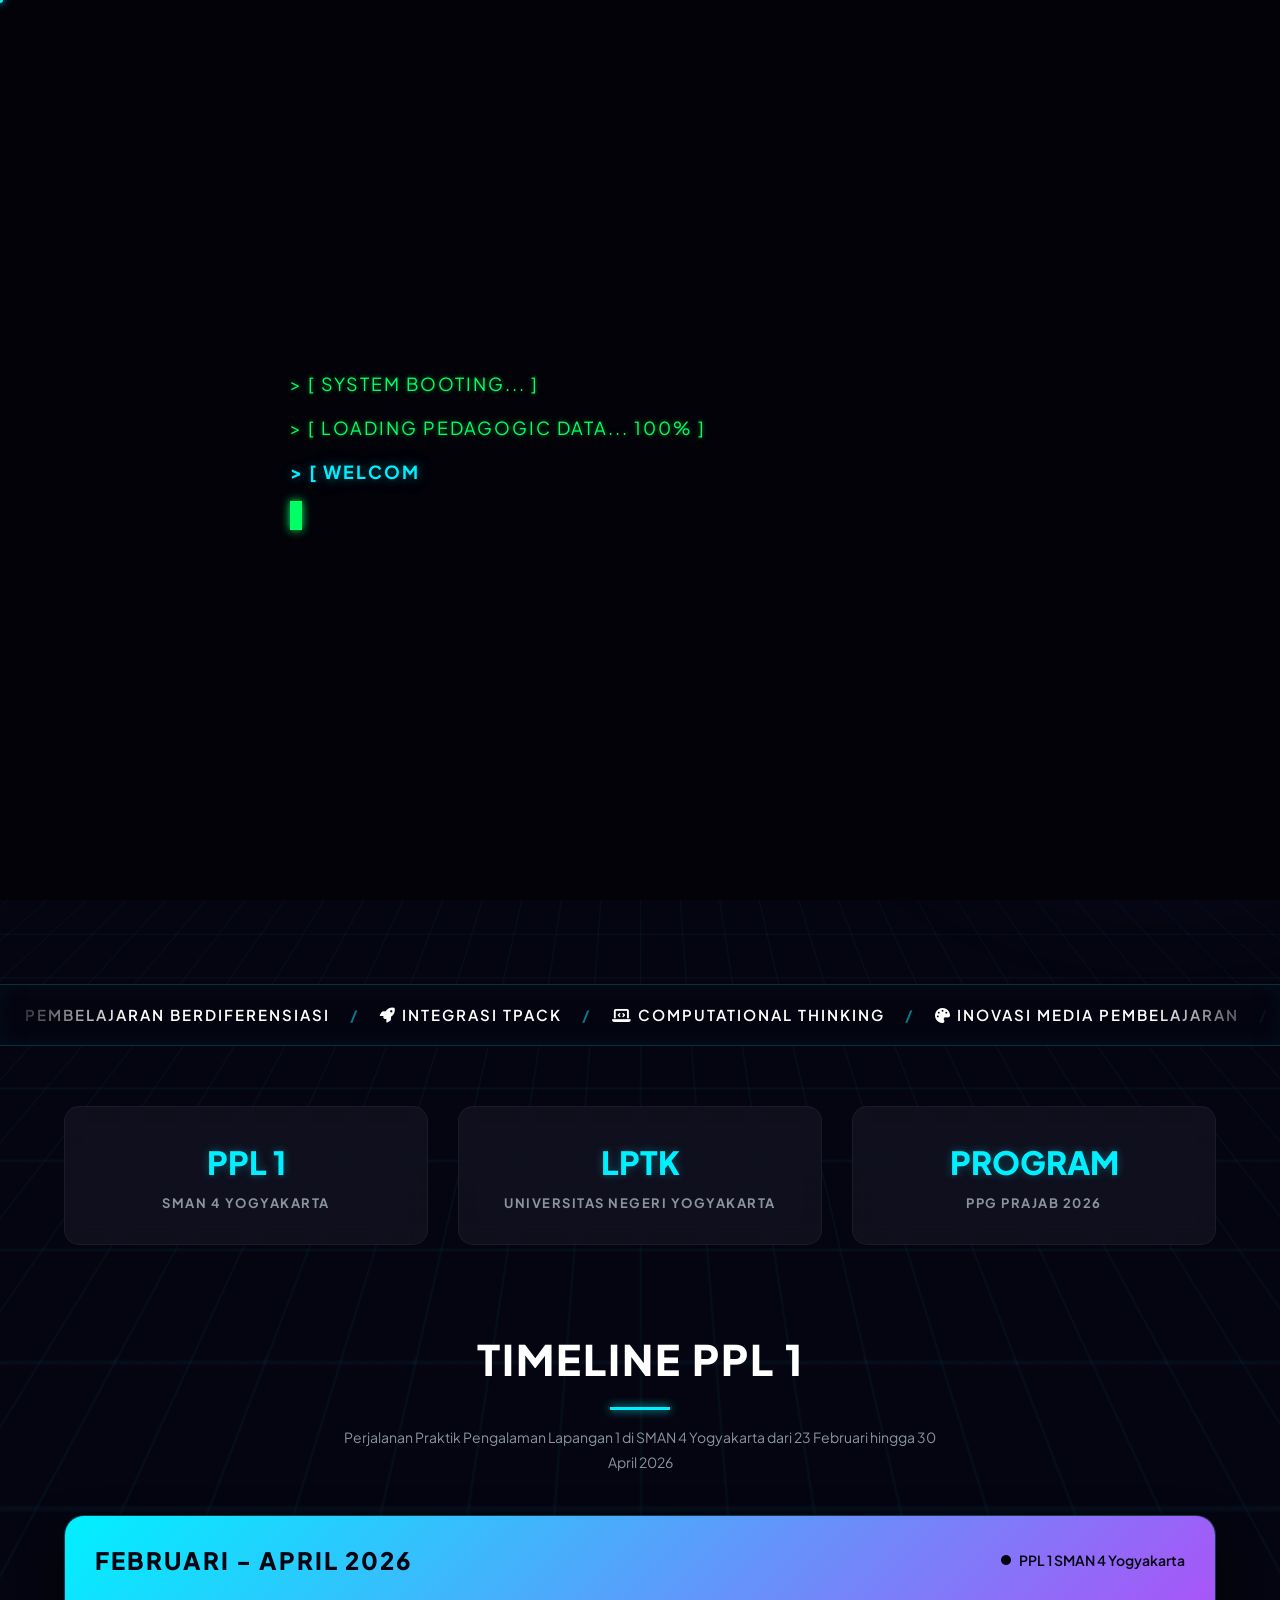
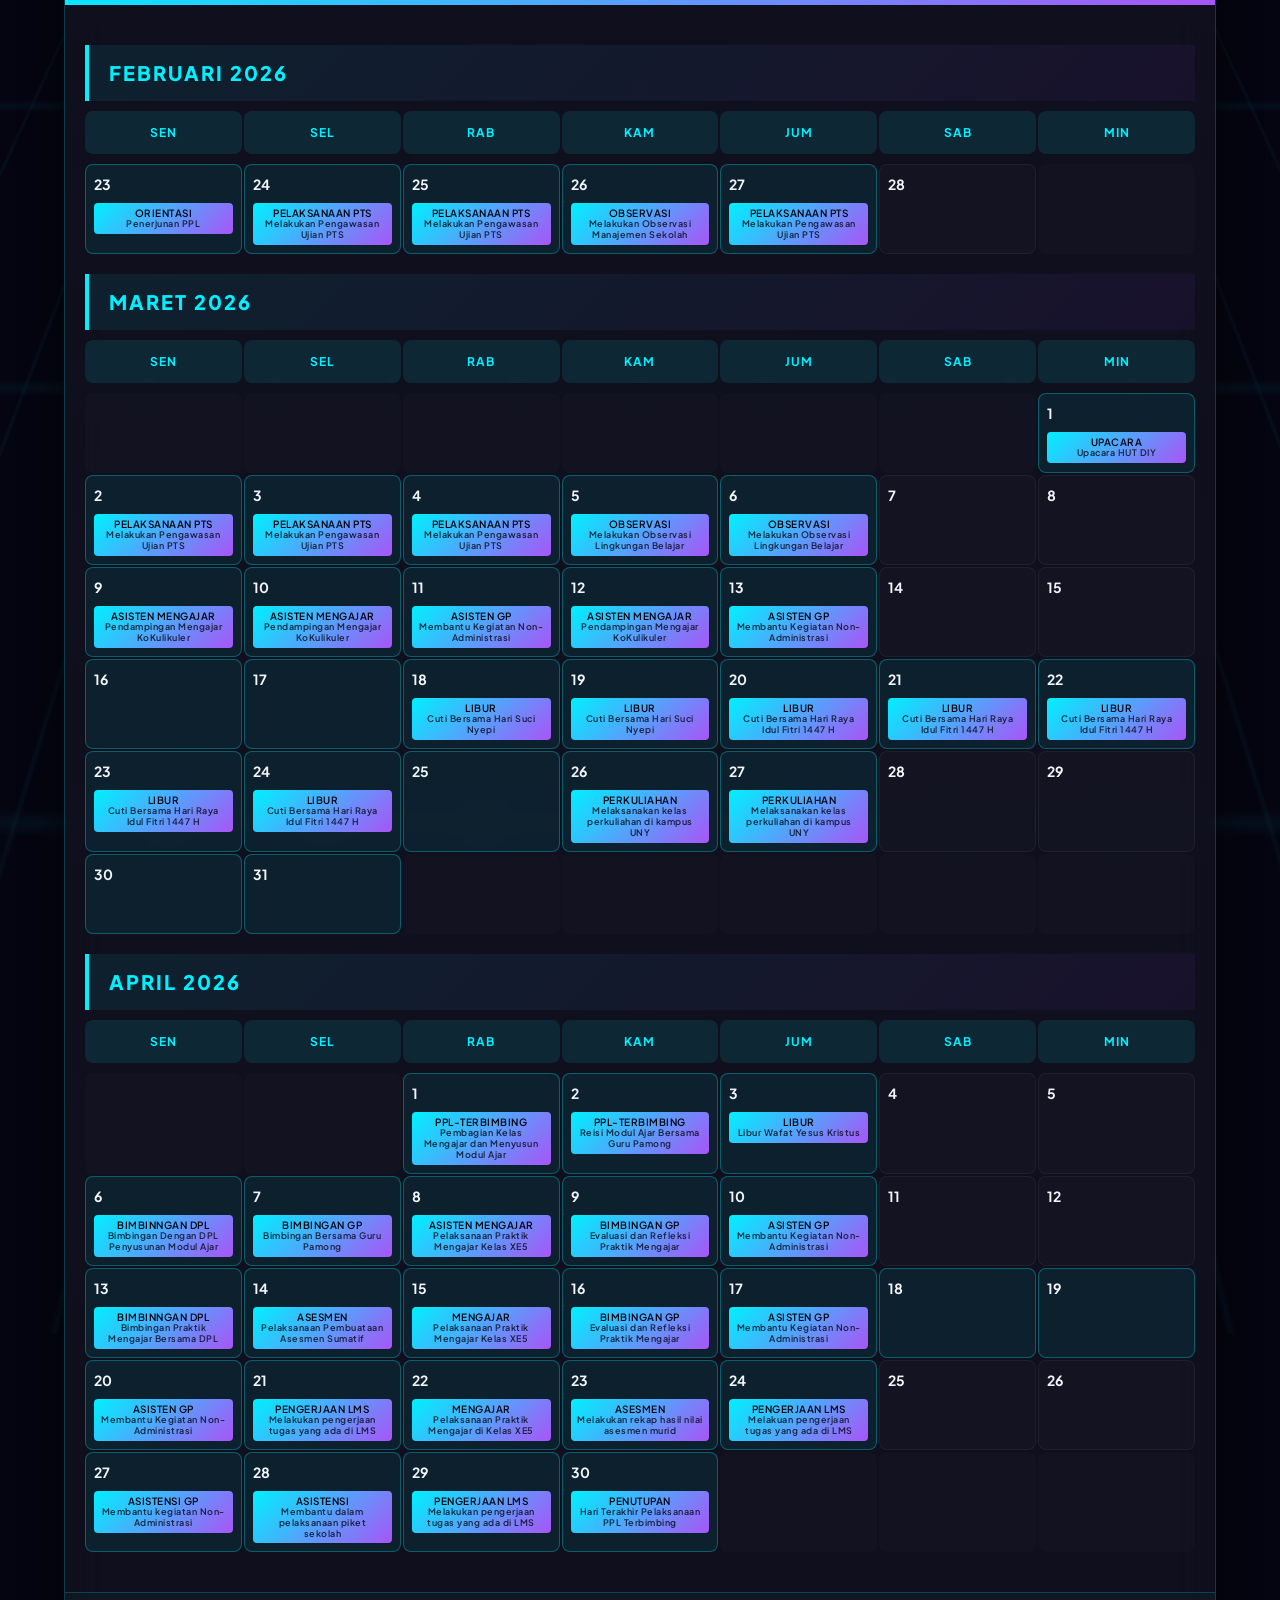
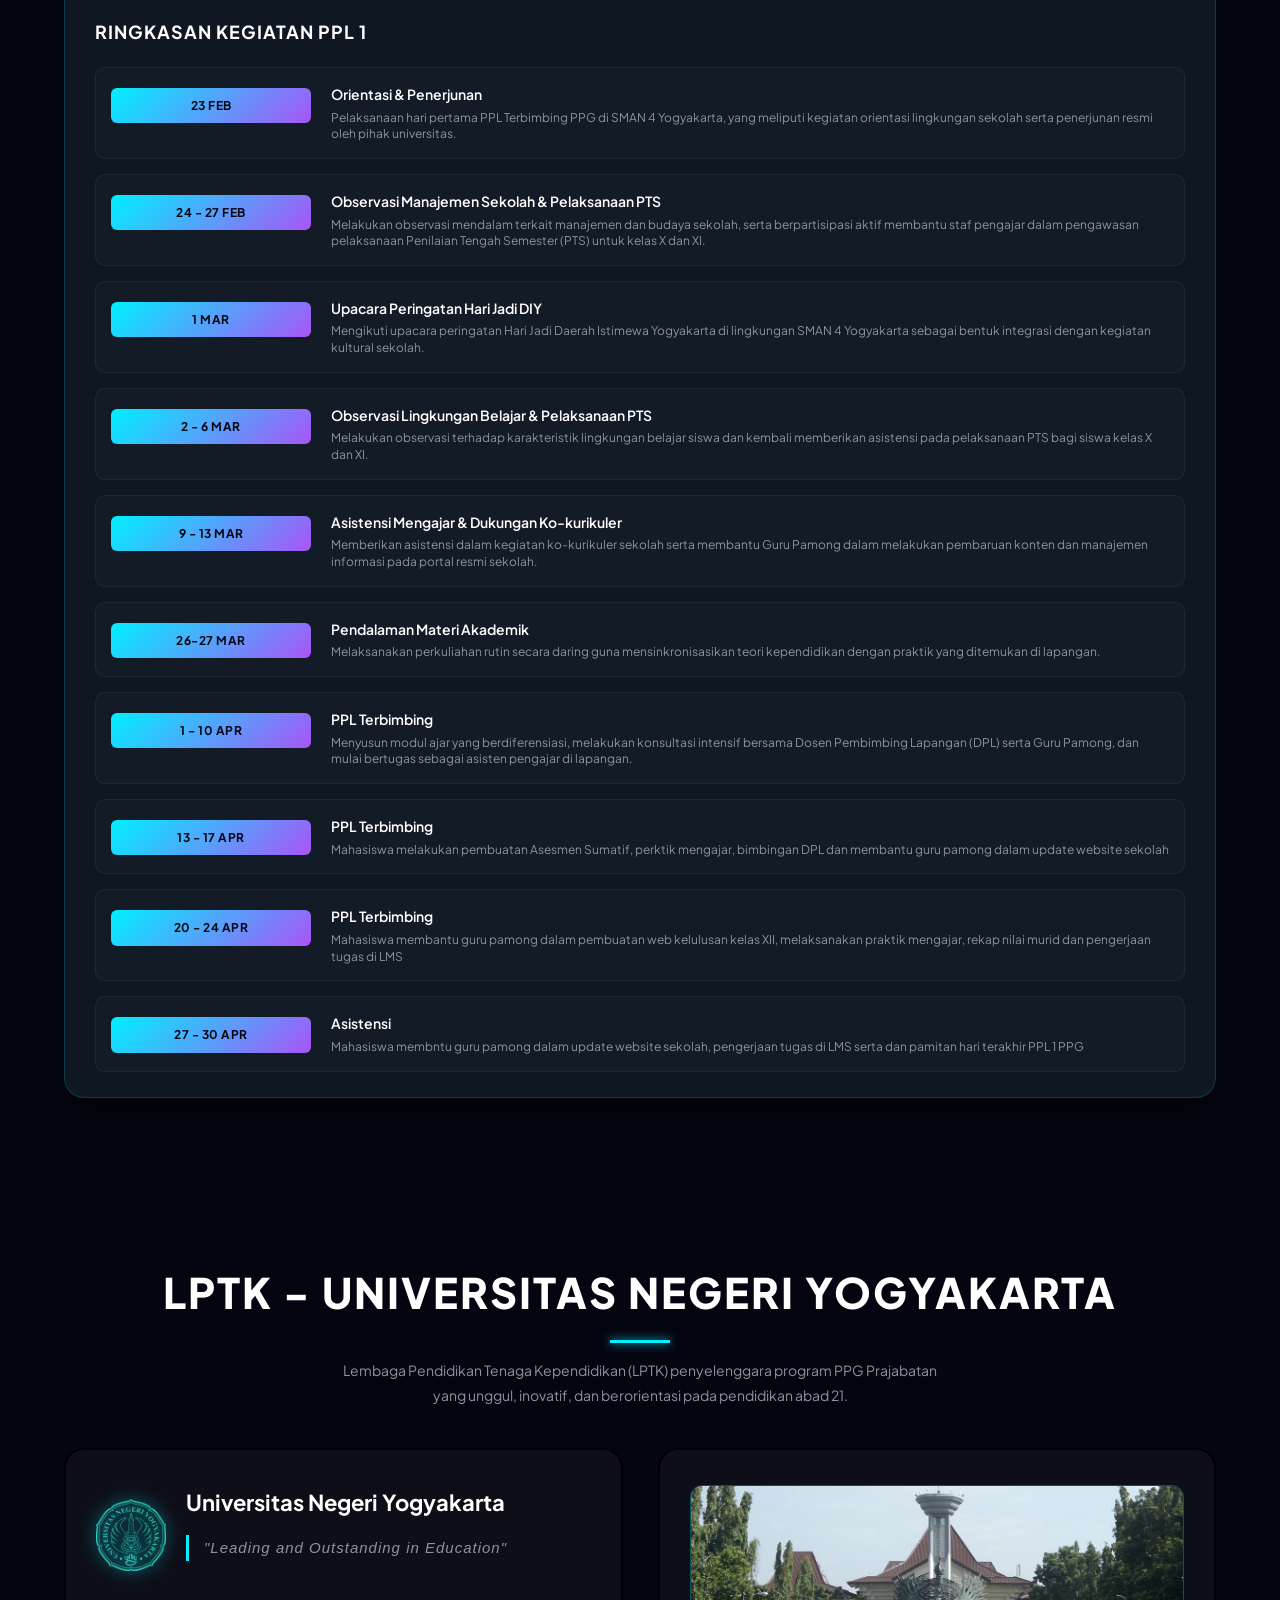
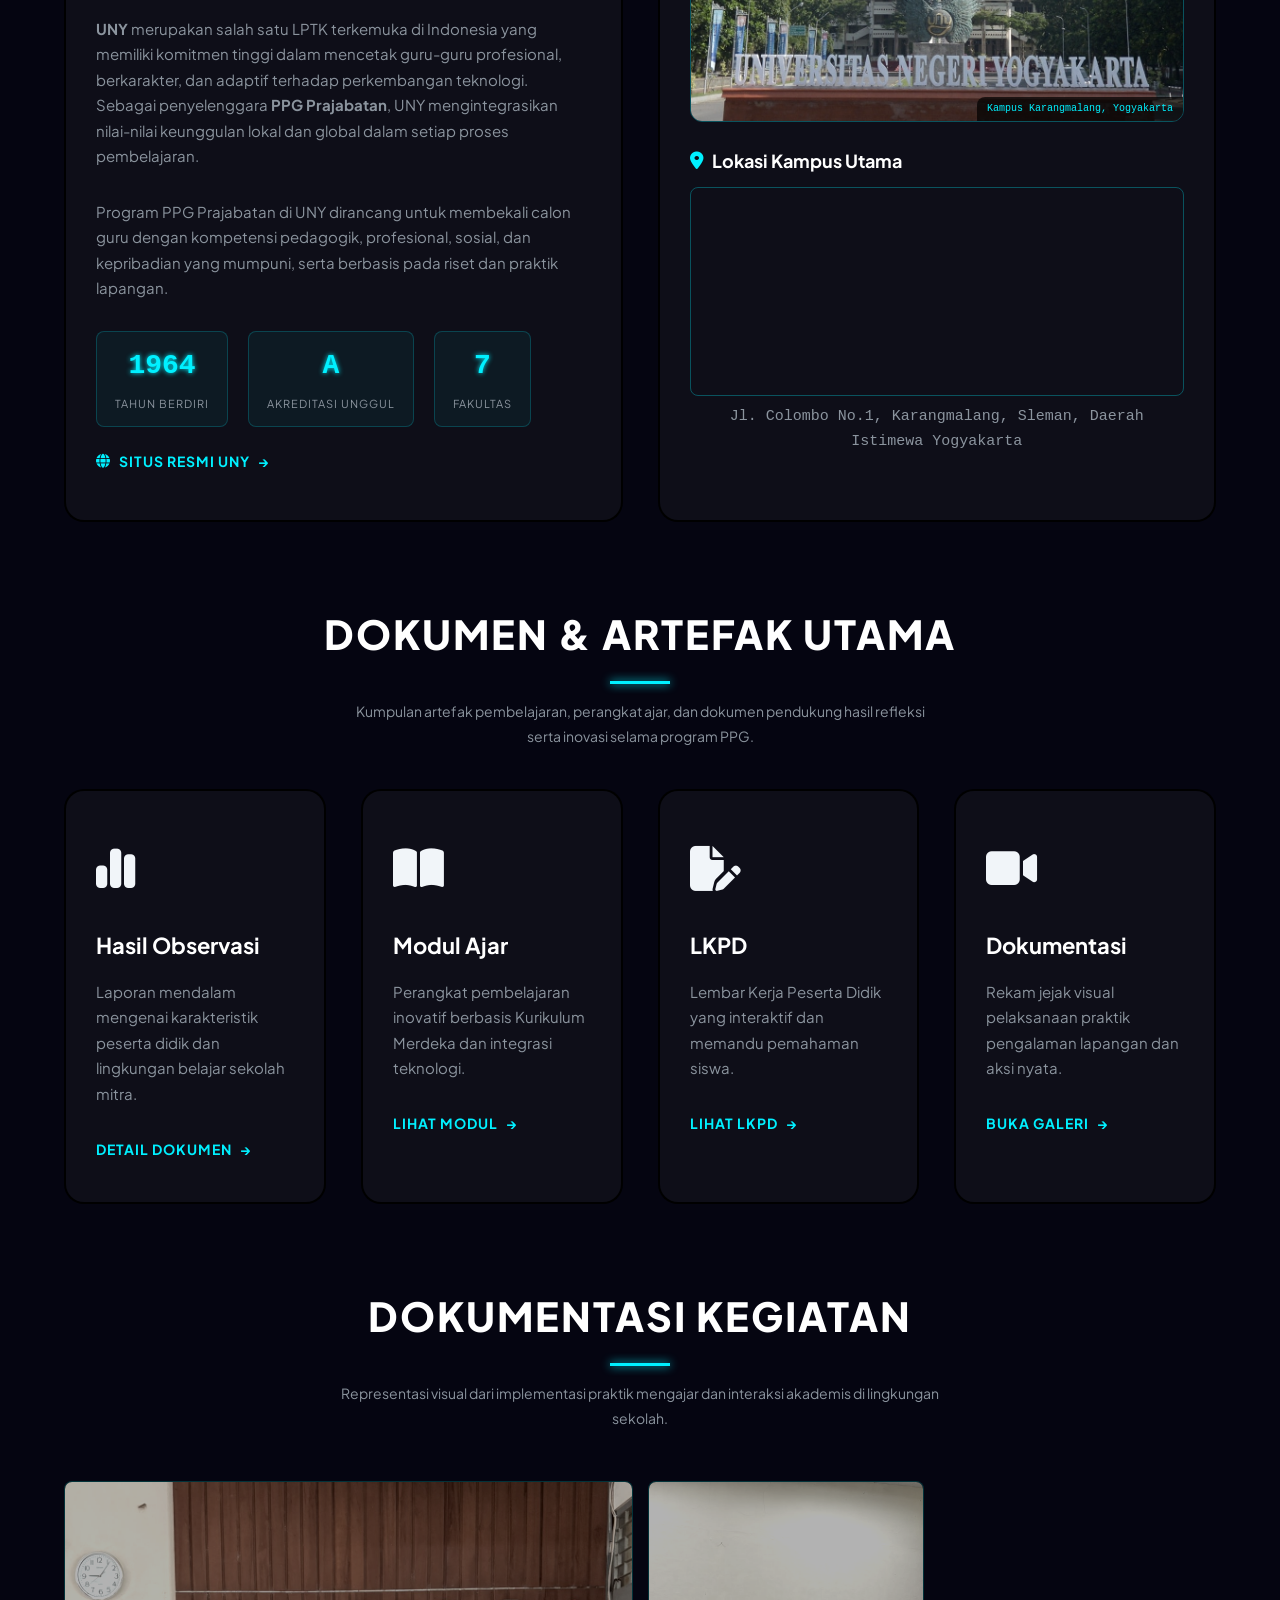
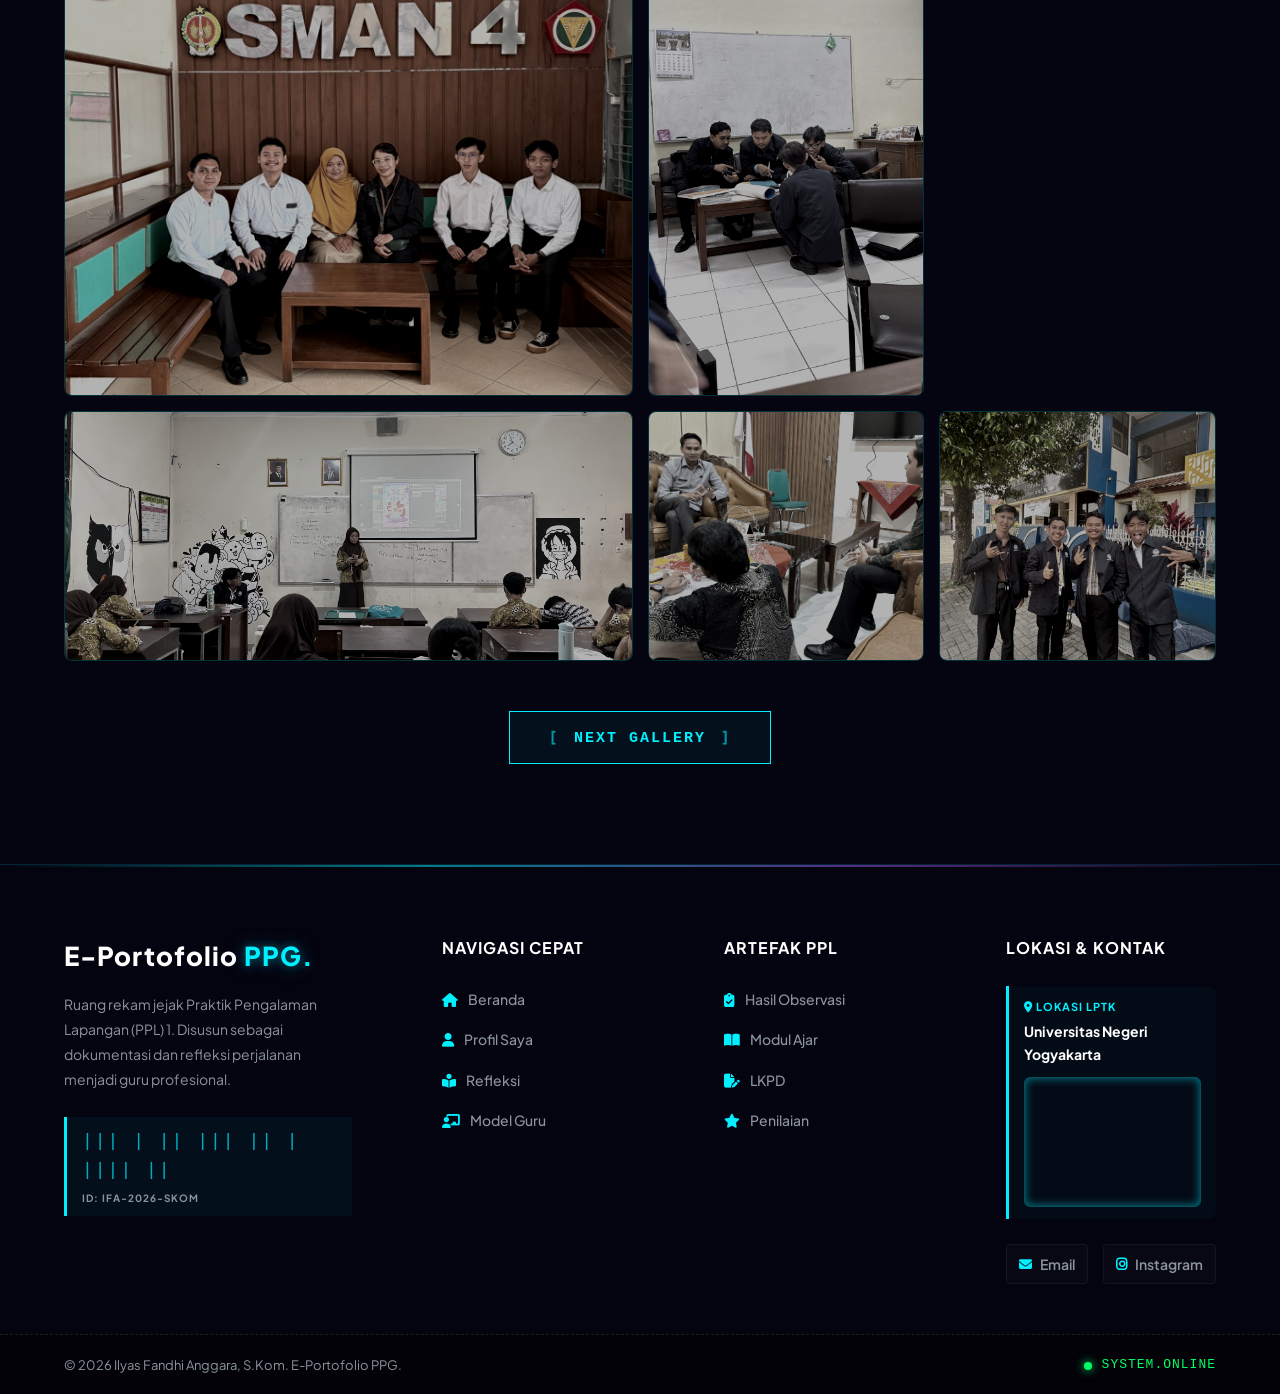
==== commit b415d2d7: "Update Besar" ====
--- a/index.html
+++ b/index.html
@@ -46,7 +46,7 @@
             <li><a href="profil.html">Profil</a></li>
 
             <li class="dropdown">
-              <a href="#dokumen" class="dropbtn">Artefak PPL 1 <span class="arrow">&#9662;</span> </a>
+              <a href="#dokumen" class="dropbtn">E-Portofolio 1 <span class="arrow">&#9662;</span> </a>
               <ul class="dropdown-content">
                 <li>
                   <a href="observasi.html"><i class="fa-solid fa-clipboard-check"></i> Hasil Observasi</a>
@@ -58,16 +58,27 @@
                   <a href="lkpd.html"><i class="fa-solid fa-file-pen"></i> LKPD</a>
                 </li>
                 <li>
-                  <a href="handbook.html"><i class="fa-solid fa-book-bookmark"></i> HandBook</a>
+                  <a href="penilaian.html"><i class="fa-solid fa-star"></i> Penilaian</a>
                 </li>
                 <li>
-                  <a href="dokumentasi.html"><i class="fa-solid fa-images"></i> Dokumentasi</a>
+                  <a href="modelguru.html"><i class="fa-solid fa-chalkboard-user"></i> Model Guru</a>
                 </li>
               </ul>
             </li>
-
-            <li><a href="refleksi.html">Refleksi</a></li>
-            <li><a href="modelguru.html">Model Guru</a></li>
+            <li class="dropdown">
+              <a href="#dokumen" class="dropbtn">E-Portofolio 2 <span class="arrow">&#9662;</span> </a>
+              <ul class="dropdown-content">
+                <li>
+                  <a href="refleksi.html"><i class="fa-solid fa-book-open"></i> Refleksi</a>
+                </li>
+                <li>
+                  <a href="filosofi.html"><i class="fa-solid fa-graduation-cap"></i> Filosofi Mengajar</a>
+                </li>
+              </ul>
+            </li>
+            <li>
+              <a href="dokumentasi.html"> Dokumentasi</a>
+            </li>
           </ul>
         </nav>
       </div>
@@ -719,8 +730,8 @@
             <img src="Images/foto_bersama.jpeg" alt="Dokumentasi 1" />
             <div class="gallery-overlay">
               <div class="overlay-content">
-                <h4><span class="btn-bracket">[</span> SYS.01 <span class="btn-bracket">]</span> IMPLEMENTASI TPACK</h4>
-                <p>Penerapan media interaktif berbasis web pada materi Algoritma dan Pemrograman di kelas X.</p>
+                <h4><span class="btn-bracket">[</span> SYS.01 <span class="btn-bracket">]</span> PENERJUNAN PPL</h4>
+                <p>Penerjunana dan masa Orientasi PPL Terbimbing di SMAN 4 Yogyakart.</p>
               </div>
             </div>
           </div>
@@ -729,8 +740,8 @@
             <img src="Images/bimbingan_dpl.jpeg" alt="Dokumentasi 2" />
             <div class="gallery-overlay">
               <div class="overlay-content">
-                <h4><span class="btn-bracket">[</span> SYS.02 <span class="btn-bracket">]</span> OBSERVASI</h4>
-                <p>Analisis karakteristik peserta didik.</p>
+                <h4><span class="btn-bracket">[</span> SYS.02 <span class="btn-bracket">]</span> BIMBINGAN DPL</h4>
+                <p>Bimbingan bersama DPL terkait PPL Terbimbing.</p>
               </div>
             </div>
           </div>
@@ -739,8 +750,8 @@
             <img src="Images/praktik1.jpeg" alt="Dokumentasi 3" />
             <div class="gallery-overlay">
               <div class="overlay-content">
-                <h4><span class="btn-bracket">[</span> SYS.03 <span class="btn-bracket">]</span> LITERASI DIGITAL</h4>
-                <p>Bimbingan penggunaan platform e-learning sekolah.</p>
+                <h4><span class="btn-bracket">[</span> SYS.03 <span class="btn-bracket">]</span> PRAKTIK MENGAJAR</h4>
+                <p>Pelaksanaan praktik mengajar di kelas XE5.</p>
               </div>
             </div>
           </div>
@@ -749,8 +760,8 @@
             <img src="Images/Observasi-lingkungan.jpeg" alt="Dokumentasi 4" />
             <div class="gallery-overlay">
               <div class="overlay-content">
-                <h4><span class="btn-bracket">[</span> SYS.04 <span class="btn-bracket">]</span> DISKUSI</h4>
-                <p>Mentoring bersama guru pamong.</p>
+                <h4><span class="btn-bracket">[</span> SYS.04 <span class="btn-bracket">]</span> OBSERVASI</h4>
+                <p>Observasi manajemen sekolah.</p>
               </div>
             </div>
           </div>
@@ -759,8 +770,8 @@
             <img src="Images/evaluasi.jpeg" alt="Dokumentasi 5" />
             <div class="gallery-overlay">
               <div class="overlay-content">
-                <h4><span class="btn-bracket">[</span> SYS.05 <span class="btn-bracket">]</span> EVALUASI</h4>
-                <p>Asesmen berbasis Computational Thinking.</p>
+                <h4><span class="btn-bracket">[</span> SYS.05 <span class="btn-bracket">]</span> PATBHE BOYS</h4>
+                <p>Rekan sesama kelompok PPL Informatika.</p>
               </div>
             </div>
           </div>
@@ -794,6 +805,18 @@
               <a href="profil.html" class="glitch-hover"><i class="fa-solid fa-user"></i> Profil Saya</a>
             </li>
             <li>
+              <a href="refleksi.html" class="glitch-hover"><i class="fa-solid fa-book-open-reader"></i> Refleksi</a>
+            </li>
+            <li>
+              <a href="modelguru.html" class="glitch-hover"><i class="fa-solid fa-chalkboard-user"></i> Model Guru</a>
+            </li>
+          </ul>
+        </div>
+
+        <div class="footer-links">
+          <h4>ARTEFAK PPL</h4>
+          <ul>
+            <li>
               <a href="observasi.html" class="glitch-hover"><i class="fa-solid fa-clipboard-check"></i> Hasil Observasi</a>
             </li>
             <li>
@@ -803,7 +826,7 @@
               <a href="lkpd.html" class="glitch-hover"><i class="fa-solid fa-file-pen"></i> LKPD</a>
             </li>
             <li>
-              <a href="handbook.html" class="glitch-hover"><i class="fa-solid fa-book-bookmark"></i> HanBook</a>
+              <a href="penilaian.html" class="glitch-hover"><i class="fa-solid fa-star"></i> Penilaian</a>
             </li>
           </ul>
         </div>
@@ -889,7 +912,7 @@
         // Teks yang akan diketik
         const text1 = "> [ SYSTEM BOOTING... ]";
         const text2 = "> [ LOADING PEDAGOGIC DATA... 100% ]";
-        const text3 = "> [ WELCOME, E-PORTOFOLIO PRINCE FANDHI. ]";
+        const text3 = "> [ WELCOME, E-PORTOFOLIO FANDHI ANGGARA. ]";
 
         // Fungsi pengetik otomatis
         function typeText(element, text, speed, callback) {
--- a/Css/style.css
+++ b/Css/style.css
@@ -1131,7 +1131,7 @@
 
 .footer-content {
   display: grid;
-  grid-template-columns: 1.5fr 1fr 1fr;
+  grid-template-columns: 1.5fr 1fr 1fr 1fr;
   gap: 90px;
   padding: 70px 0 50px 0;
 }
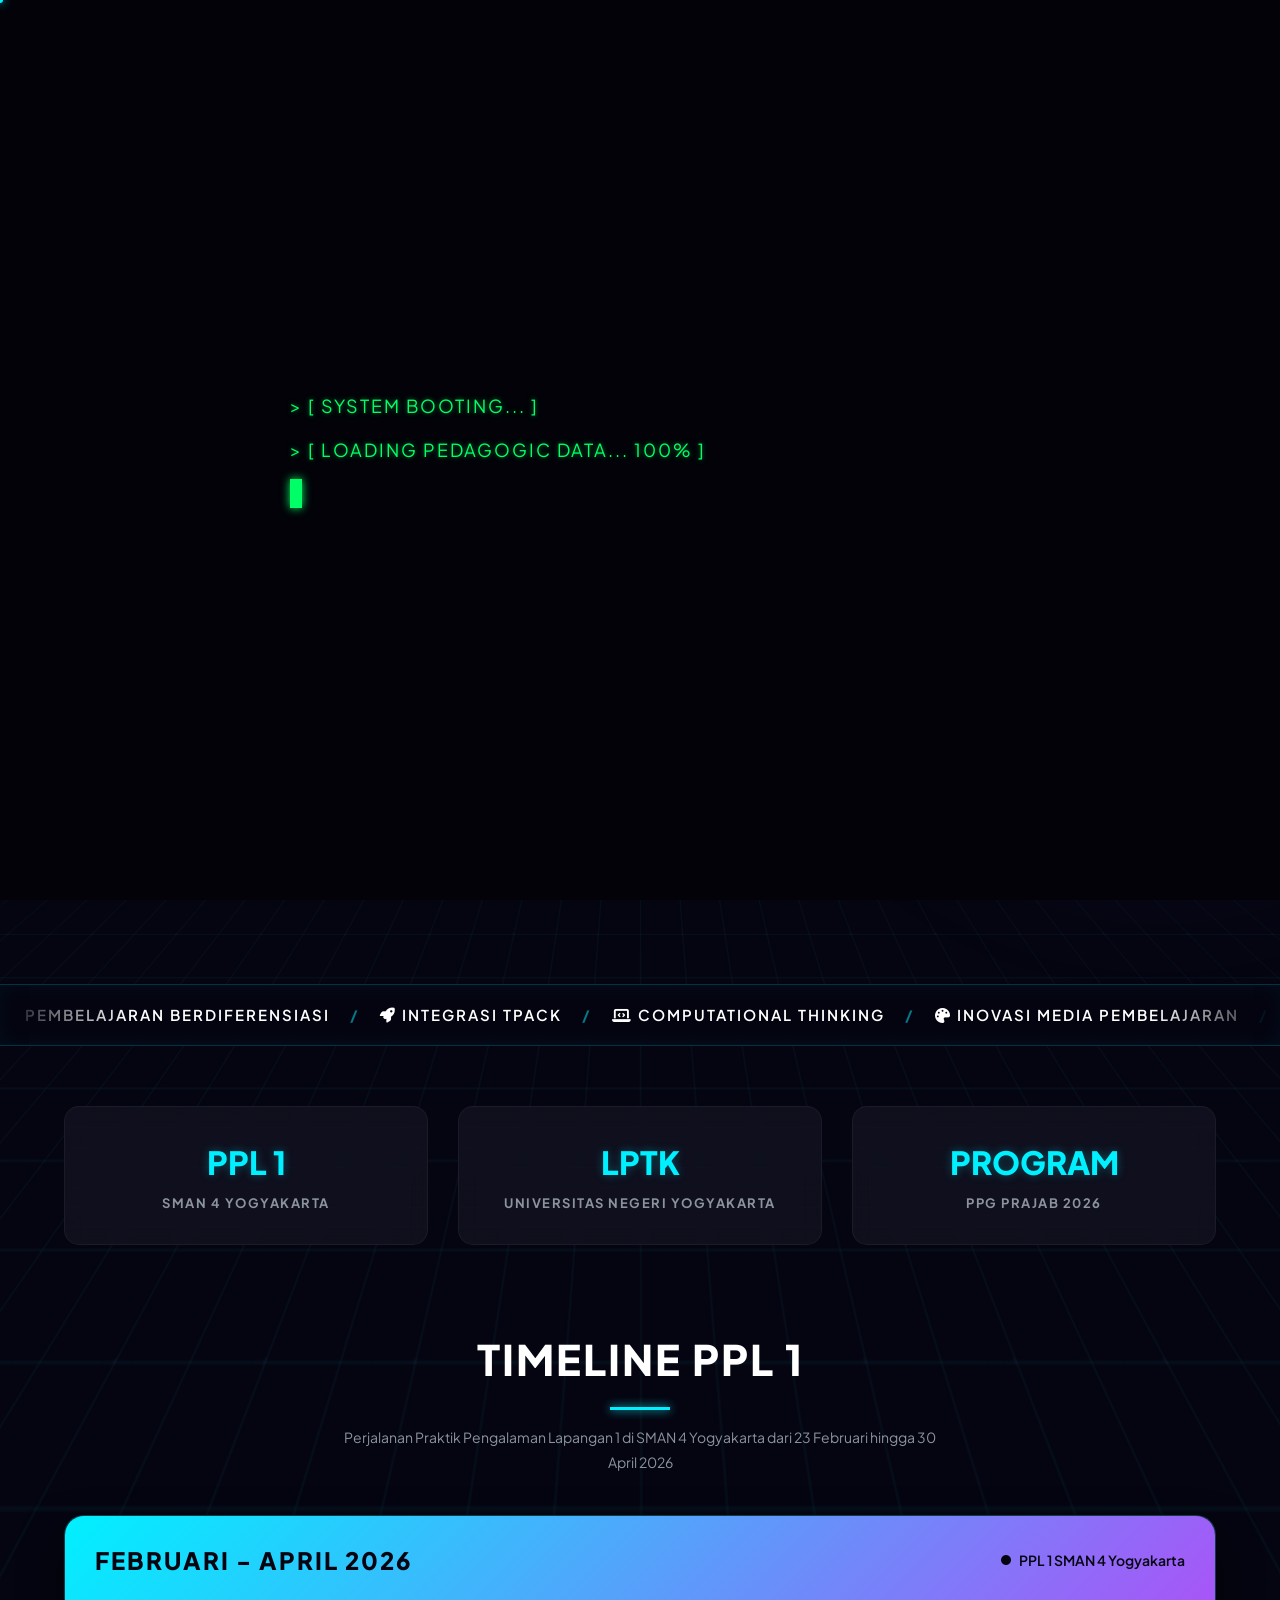
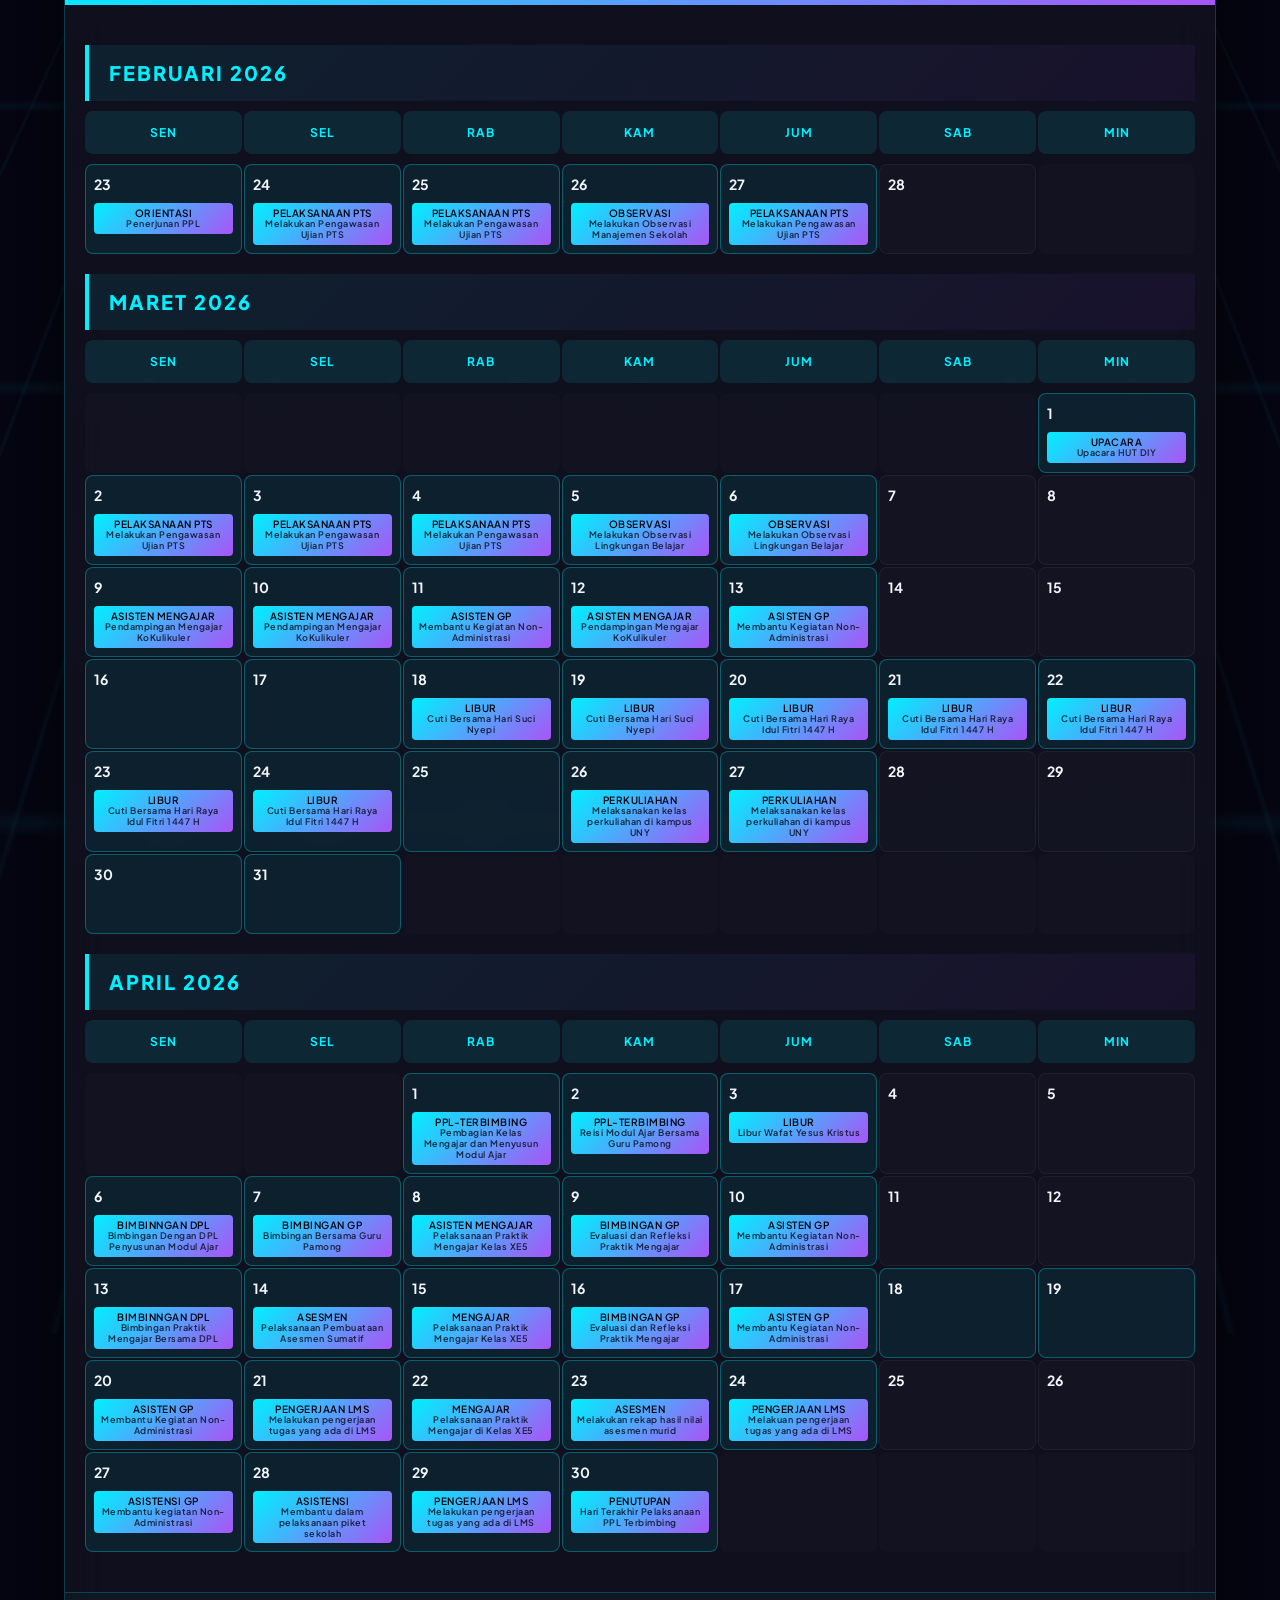
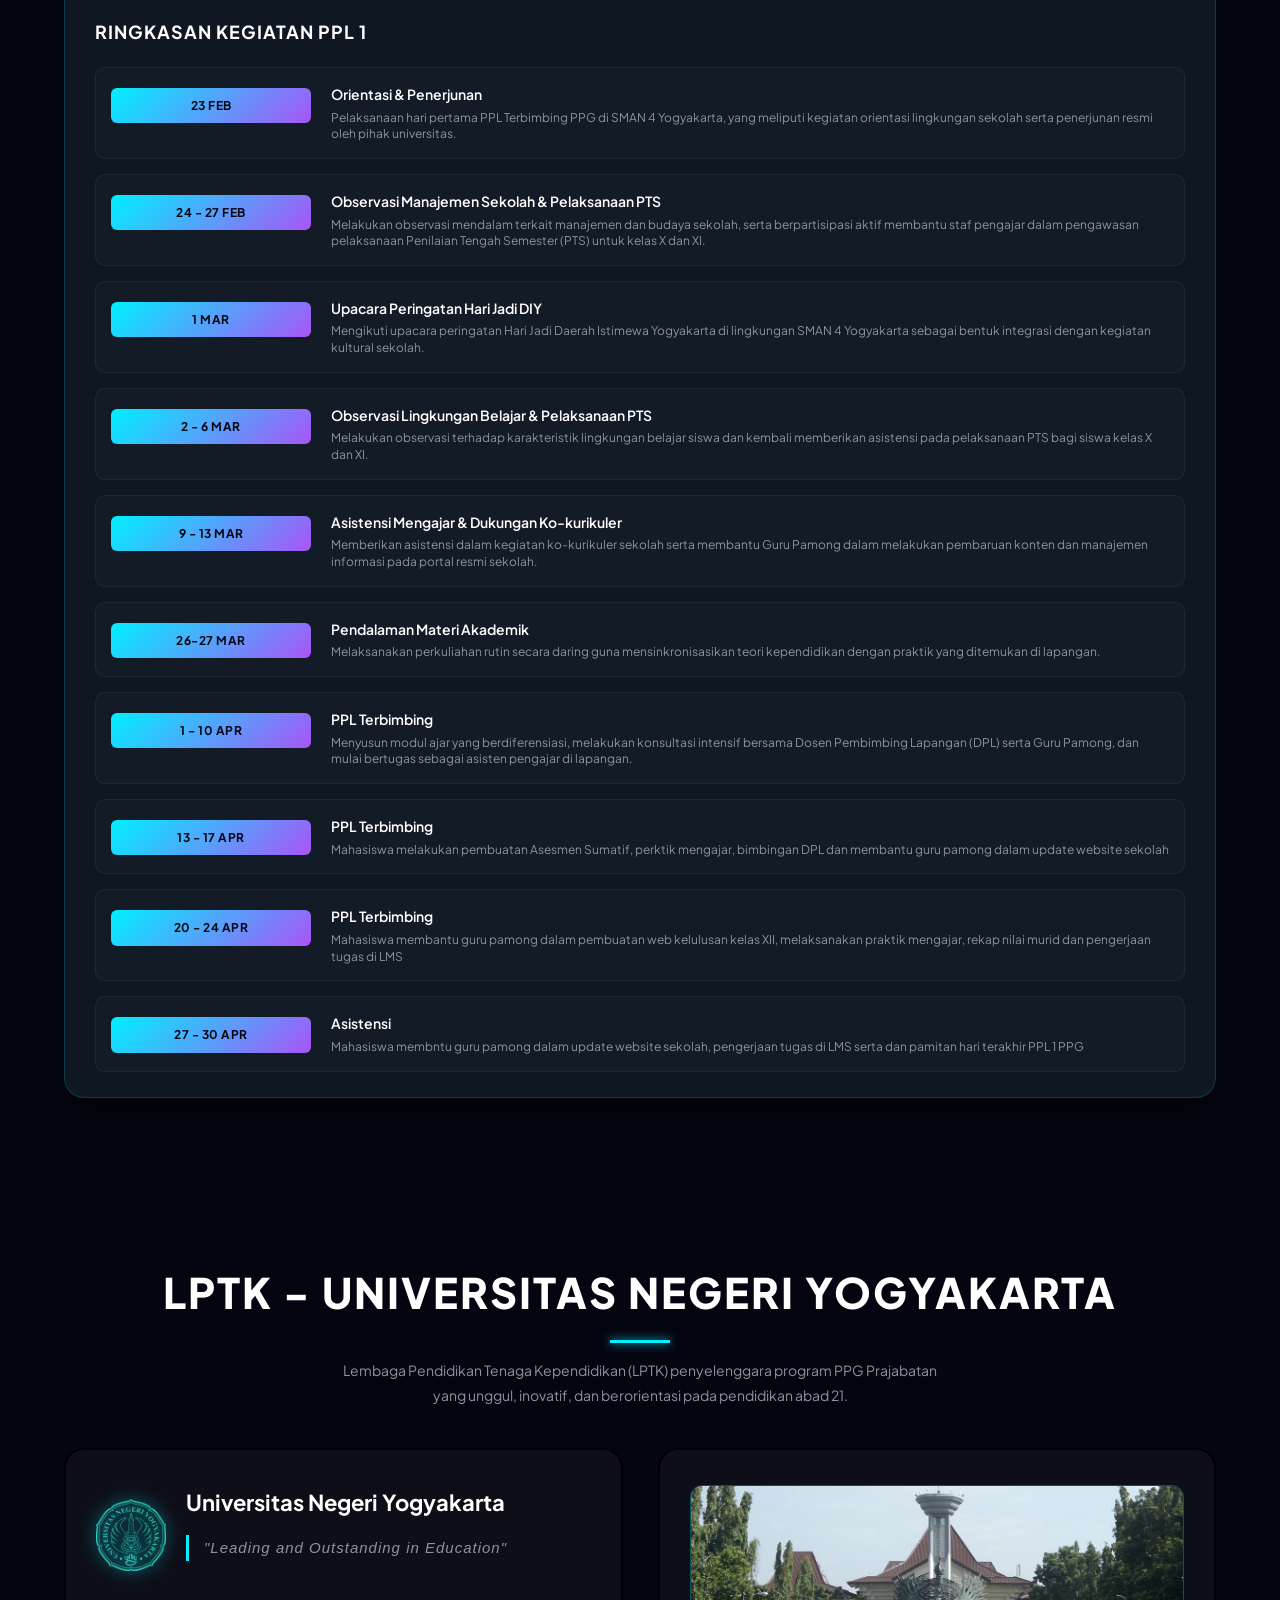
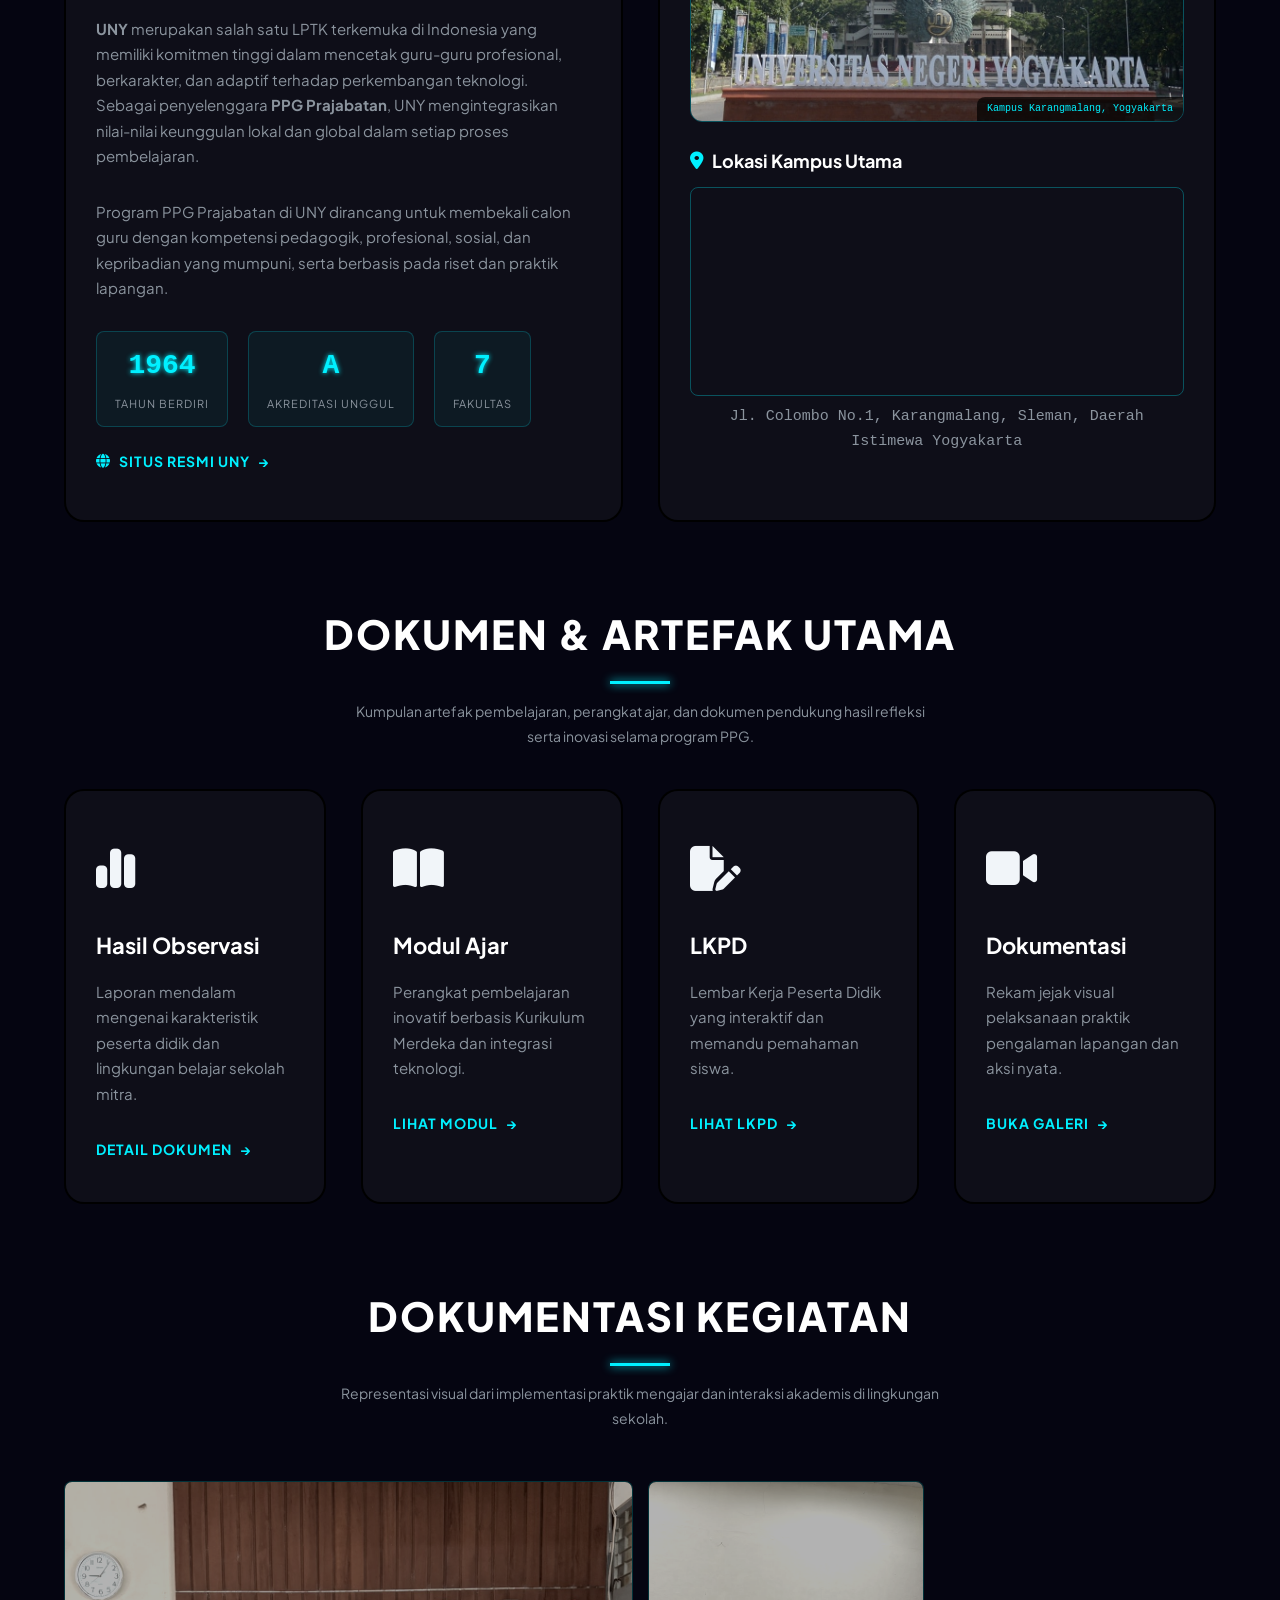
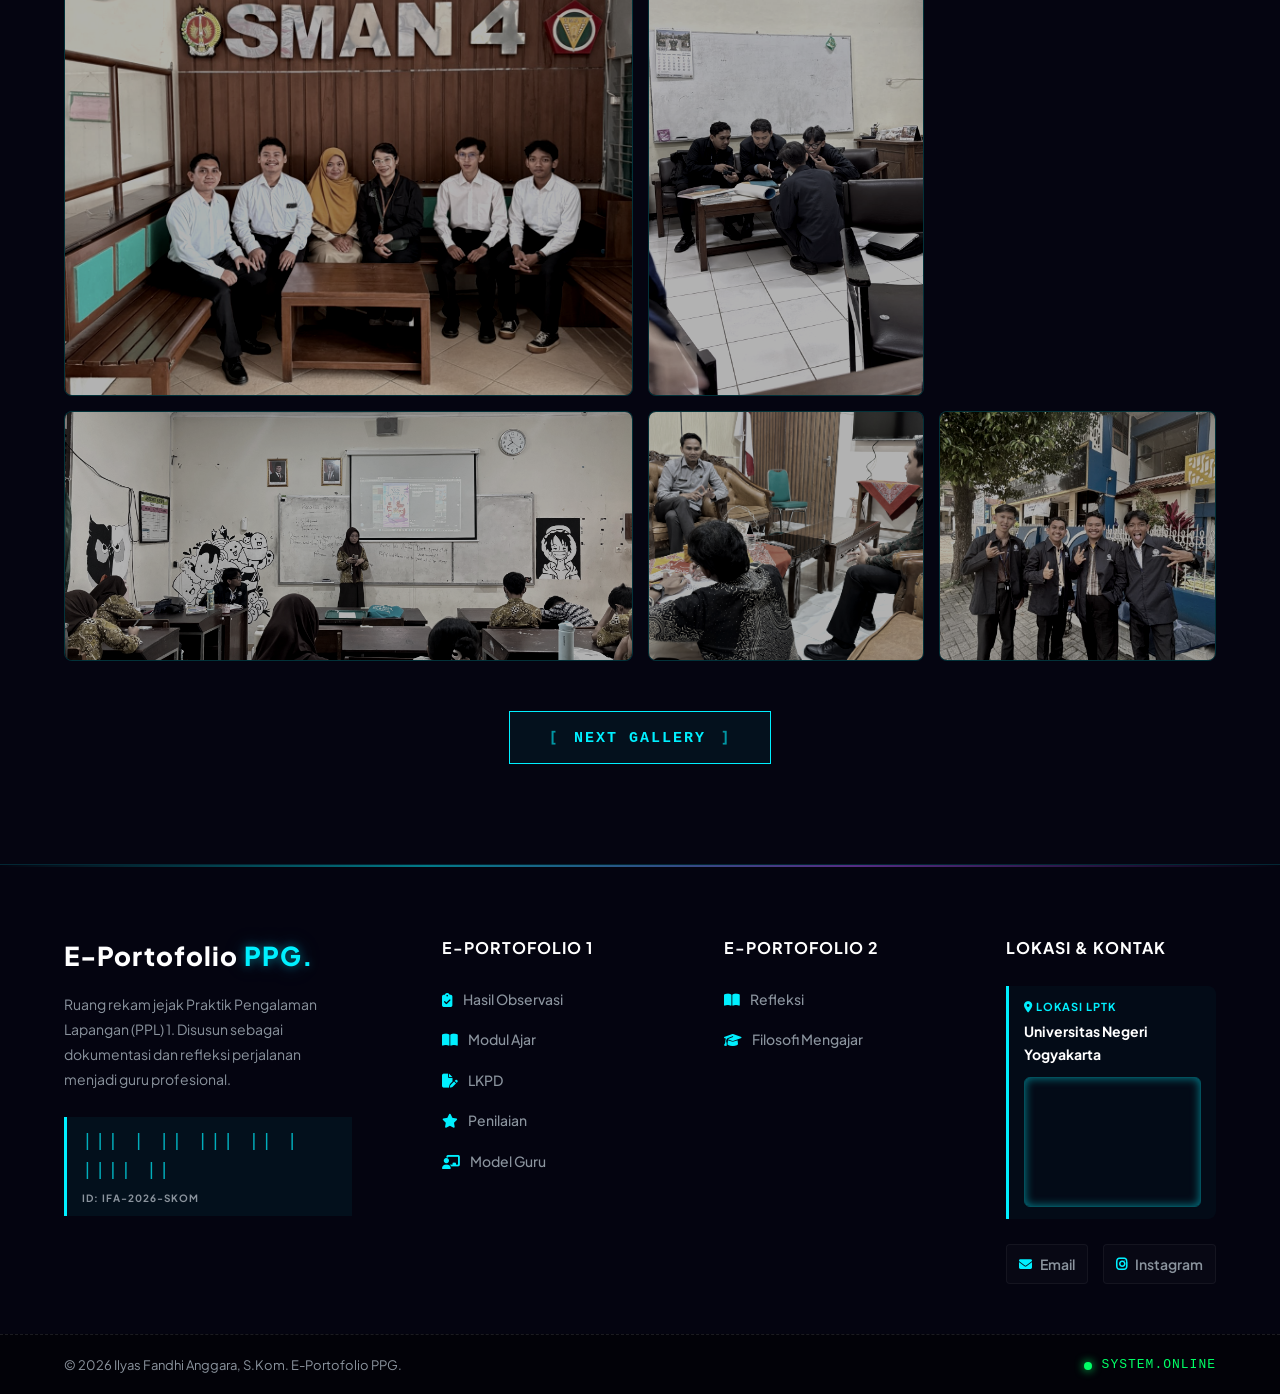
==== commit 56fdd805: "updatemodul" ====
--- a/index.html
+++ b/index.html
@@ -92,7 +92,7 @@
           <p>Saya <strong>Ilyas Fandhi Anggara, S.Kom</strong>, calon guru profesional yang berdedikasi dalam menciptakan pembelajaran inovatif dan bermakna.</p>
           <div class="hero-btns">
             <a href="profil.html" class="btn btn-primary">Eksplorasi Profil</a>
-            <a href="modelguru.html" class="btn btn-outline">Lihat Artefak</a>
+            <a href="modelguru.html" class="btn btn-outline">Model Guru</a>
           </div>
         </div>
 
@@ -796,37 +796,34 @@
         </div>
 
         <div class="footer-links">
-          <h4>NAVIGASI CEPAT</h4>
+          <h4>E-Portofolio 1</h4>
           <ul>
             <li>
-              <a href="index.html" class="glitch-hover"><i class="fa-solid fa-house"></i> Beranda</a>
+              <a href="observasi.html"><i class="fa-solid fa-clipboard-check"></i> Hasil Observasi</a>
             </li>
             <li>
-              <a href="profil.html" class="glitch-hover"><i class="fa-solid fa-user"></i> Profil Saya</a>
+              <a href="modul.html"><i class="fa-solid fa-book-open"></i> Modul Ajar</a>
             </li>
             <li>
-              <a href="refleksi.html" class="glitch-hover"><i class="fa-solid fa-book-open-reader"></i> Refleksi</a>
+              <a href="lkpd.html"><i class="fa-solid fa-file-pen"></i> LKPD</a>
             </li>
             <li>
-              <a href="modelguru.html" class="glitch-hover"><i class="fa-solid fa-chalkboard-user"></i> Model Guru</a>
+              <a href="penilaian.html"><i class="fa-solid fa-star"></i> Penilaian</a>
+            </li>
+            <li>
+              <a href="modelguru.html"><i class="fa-solid fa-chalkboard-user"></i> Model Guru</a>
             </li>
           </ul>
         </div>
 
         <div class="footer-links">
-          <h4>ARTEFAK PPL</h4>
+          <h4>E-Portofolio 2</h4>
           <ul>
             <li>
-              <a href="observasi.html" class="glitch-hover"><i class="fa-solid fa-clipboard-check"></i> Hasil Observasi</a>
+              <a href="refleksi.html"><i class="fa-solid fa-book-open"></i> Refleksi</a>
             </li>
             <li>
-              <a href="modul.html" class="glitch-hover"><i class="fa-solid fa-book-open"></i> Modul Ajar</a>
-            </li>
-            <li>
-              <a href="lkpd.html" class="glitch-hover"><i class="fa-solid fa-file-pen"></i> LKPD</a>
-            </li>
-            <li>
-              <a href="penilaian.html" class="glitch-hover"><i class="fa-solid fa-star"></i> Penilaian</a>
+              <a href="filosofi.html"><i class="fa-solid fa-graduation-cap"></i> Filosofi Mengajar</a>
             </li>
           </ul>
         </div>
